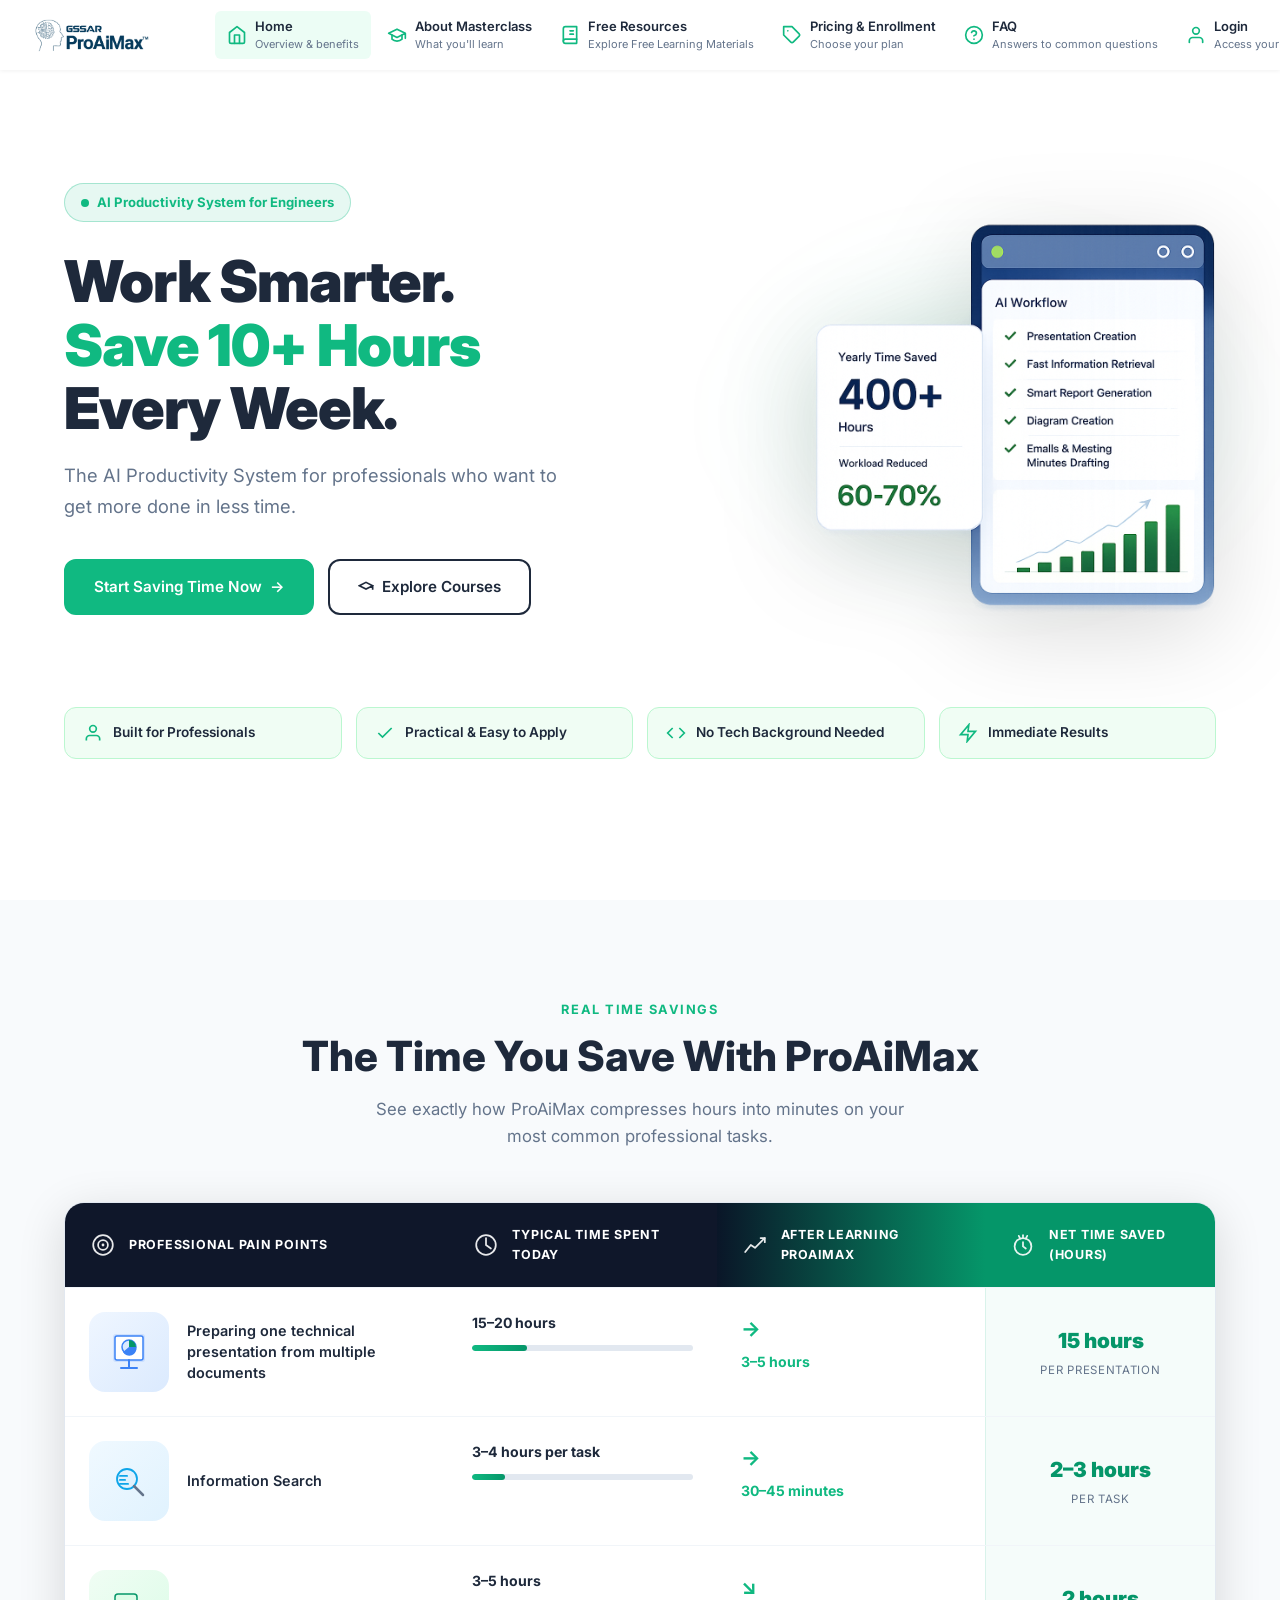
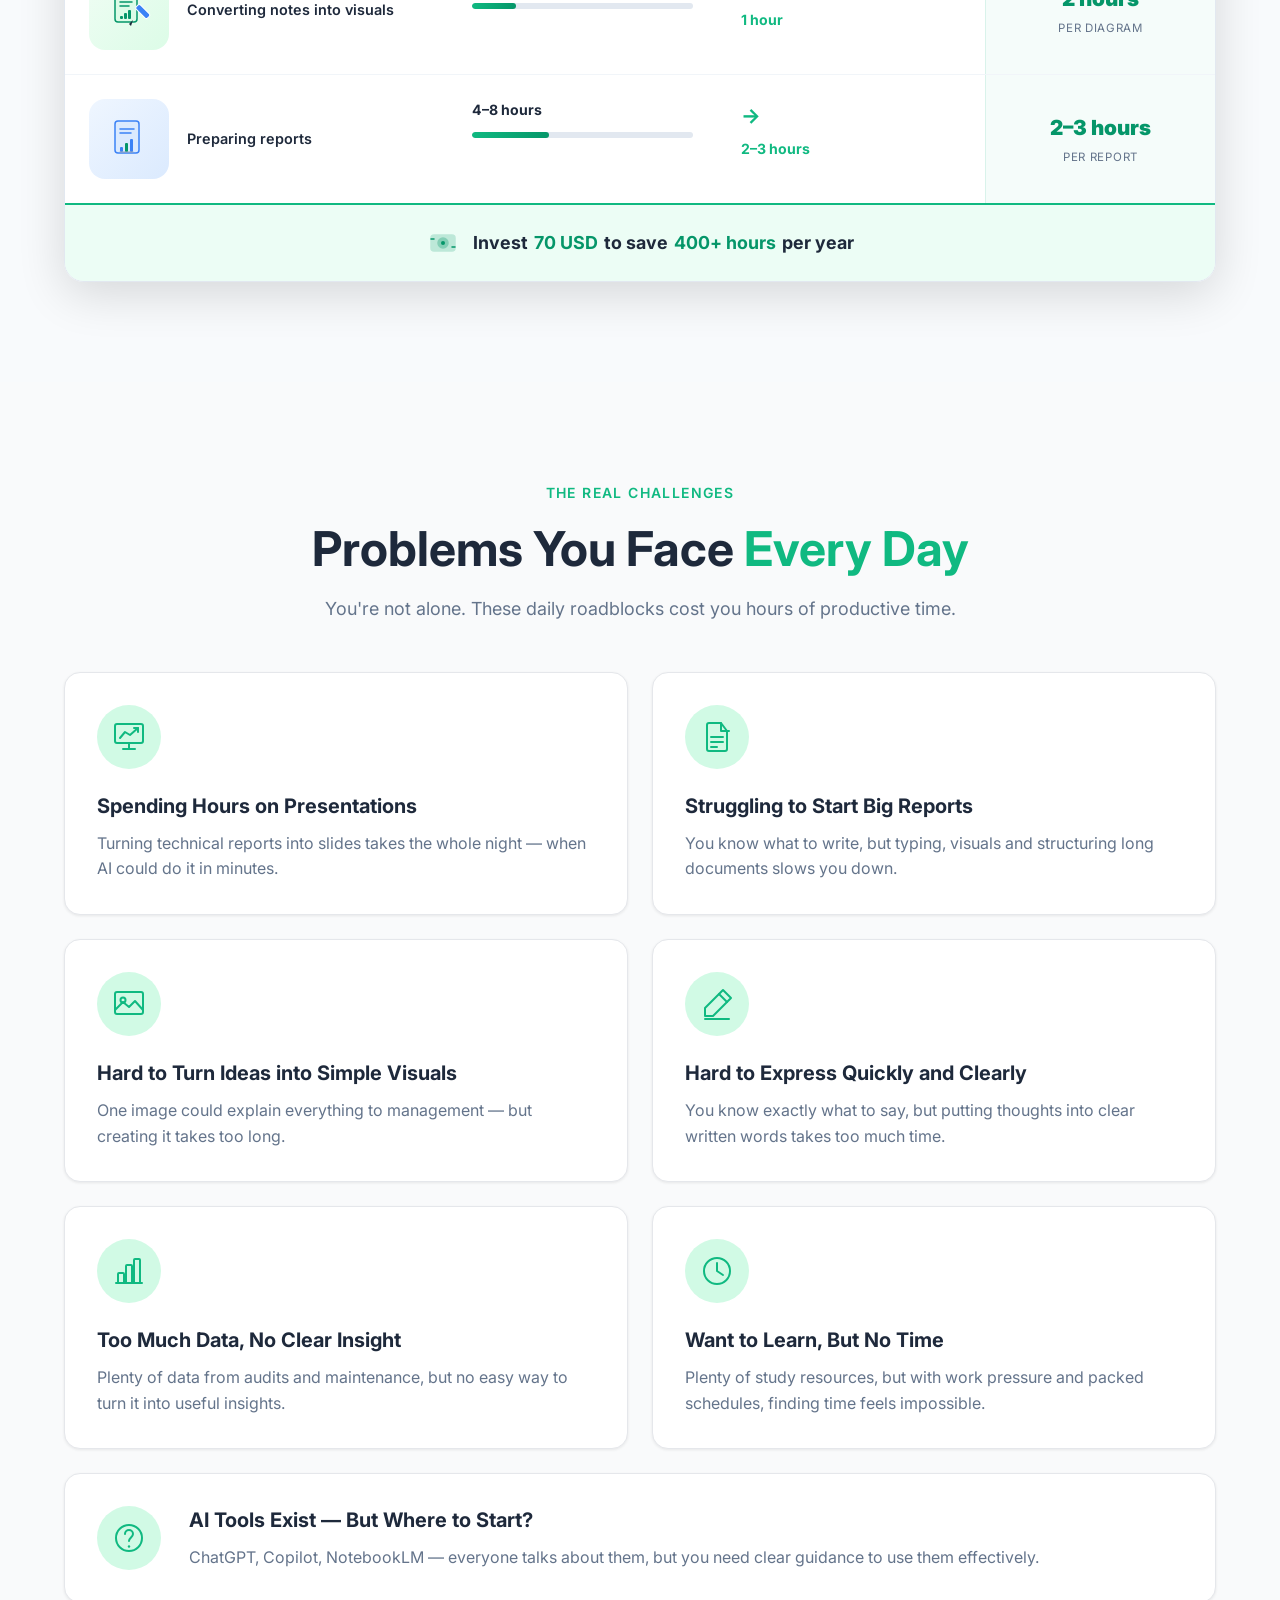
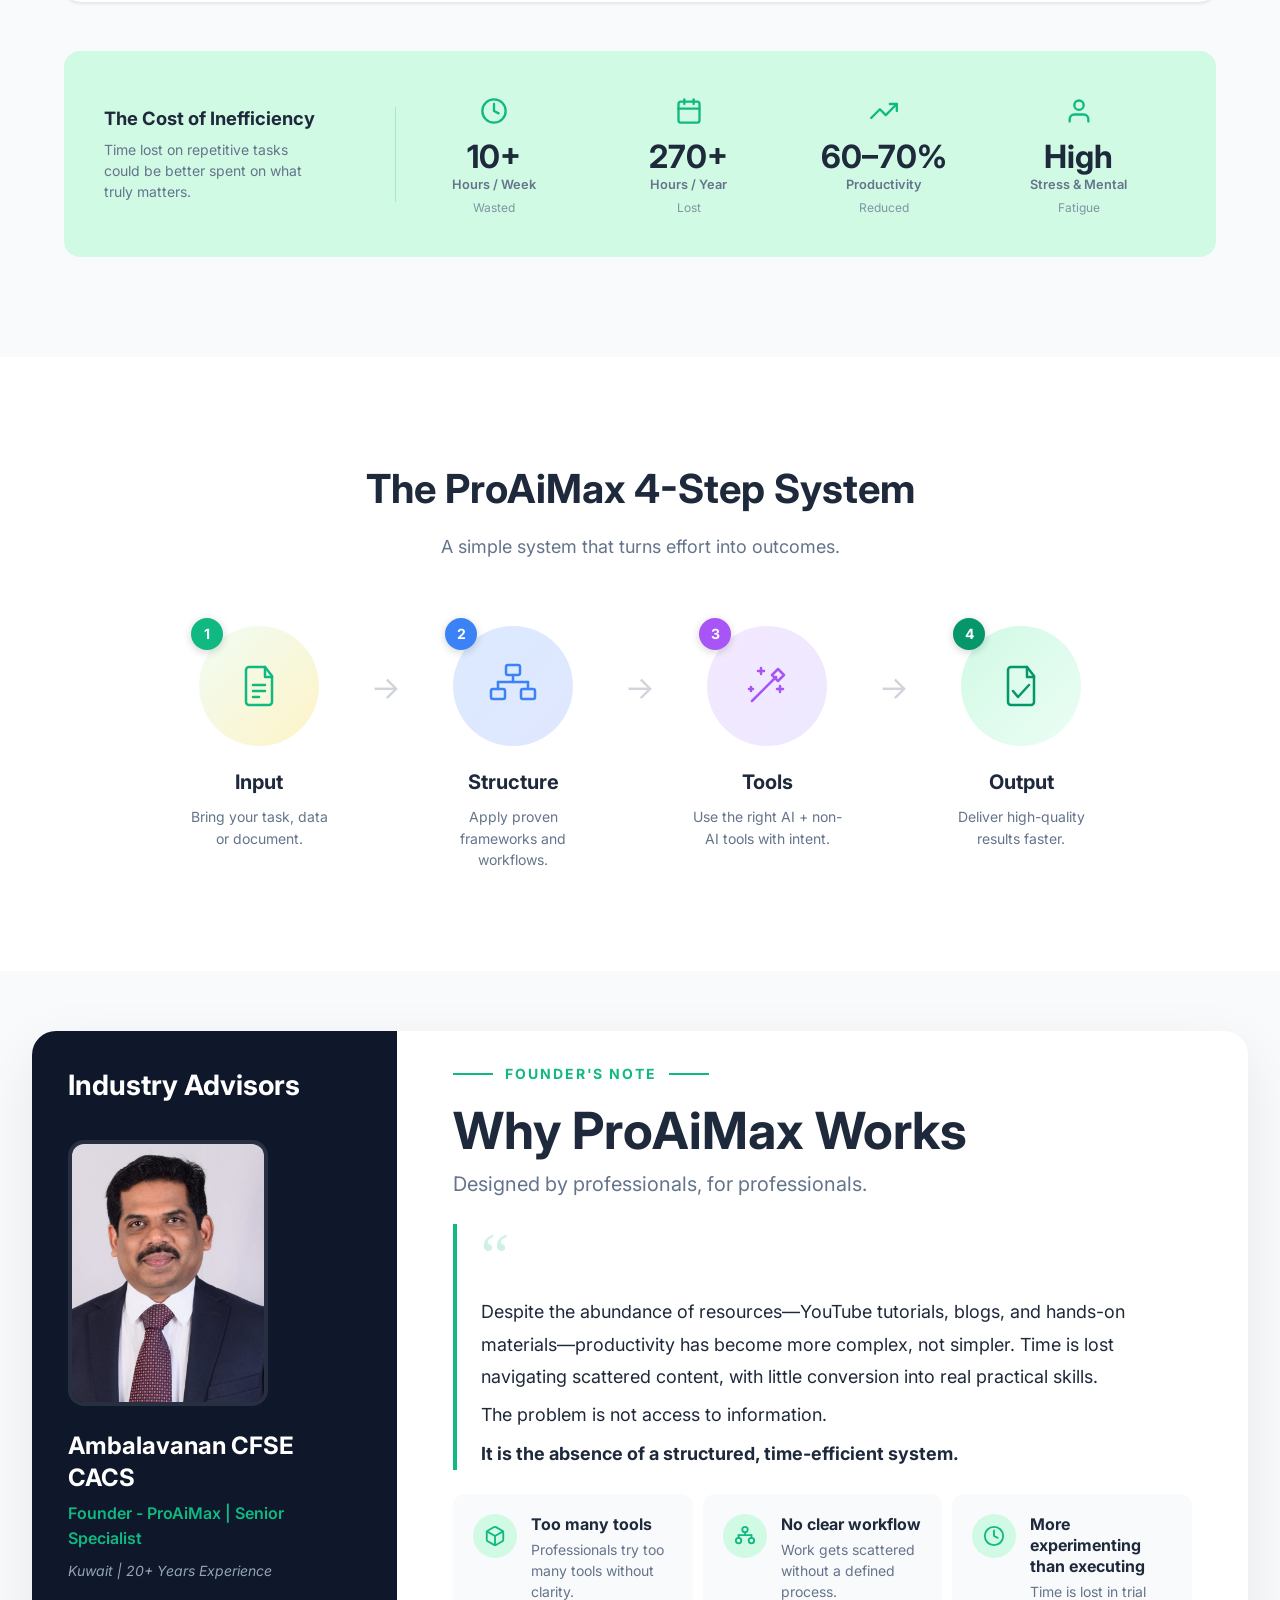
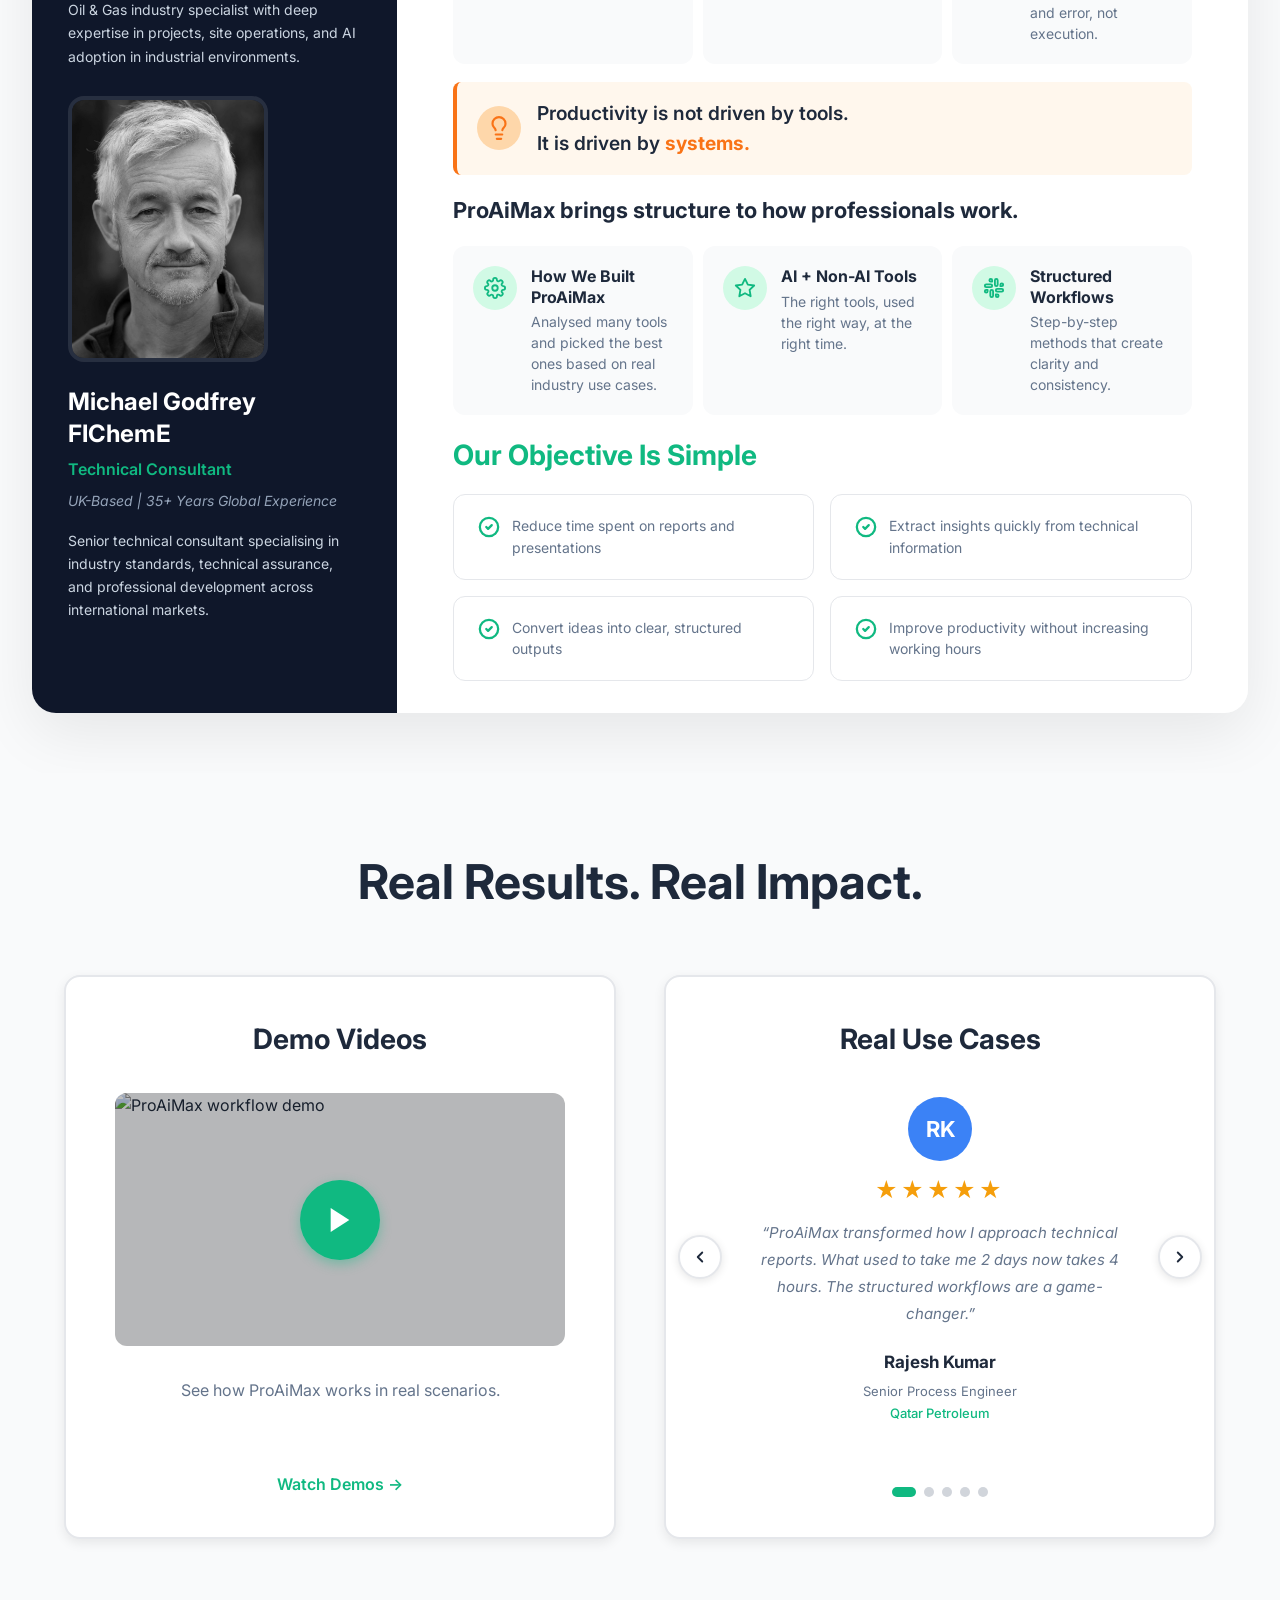
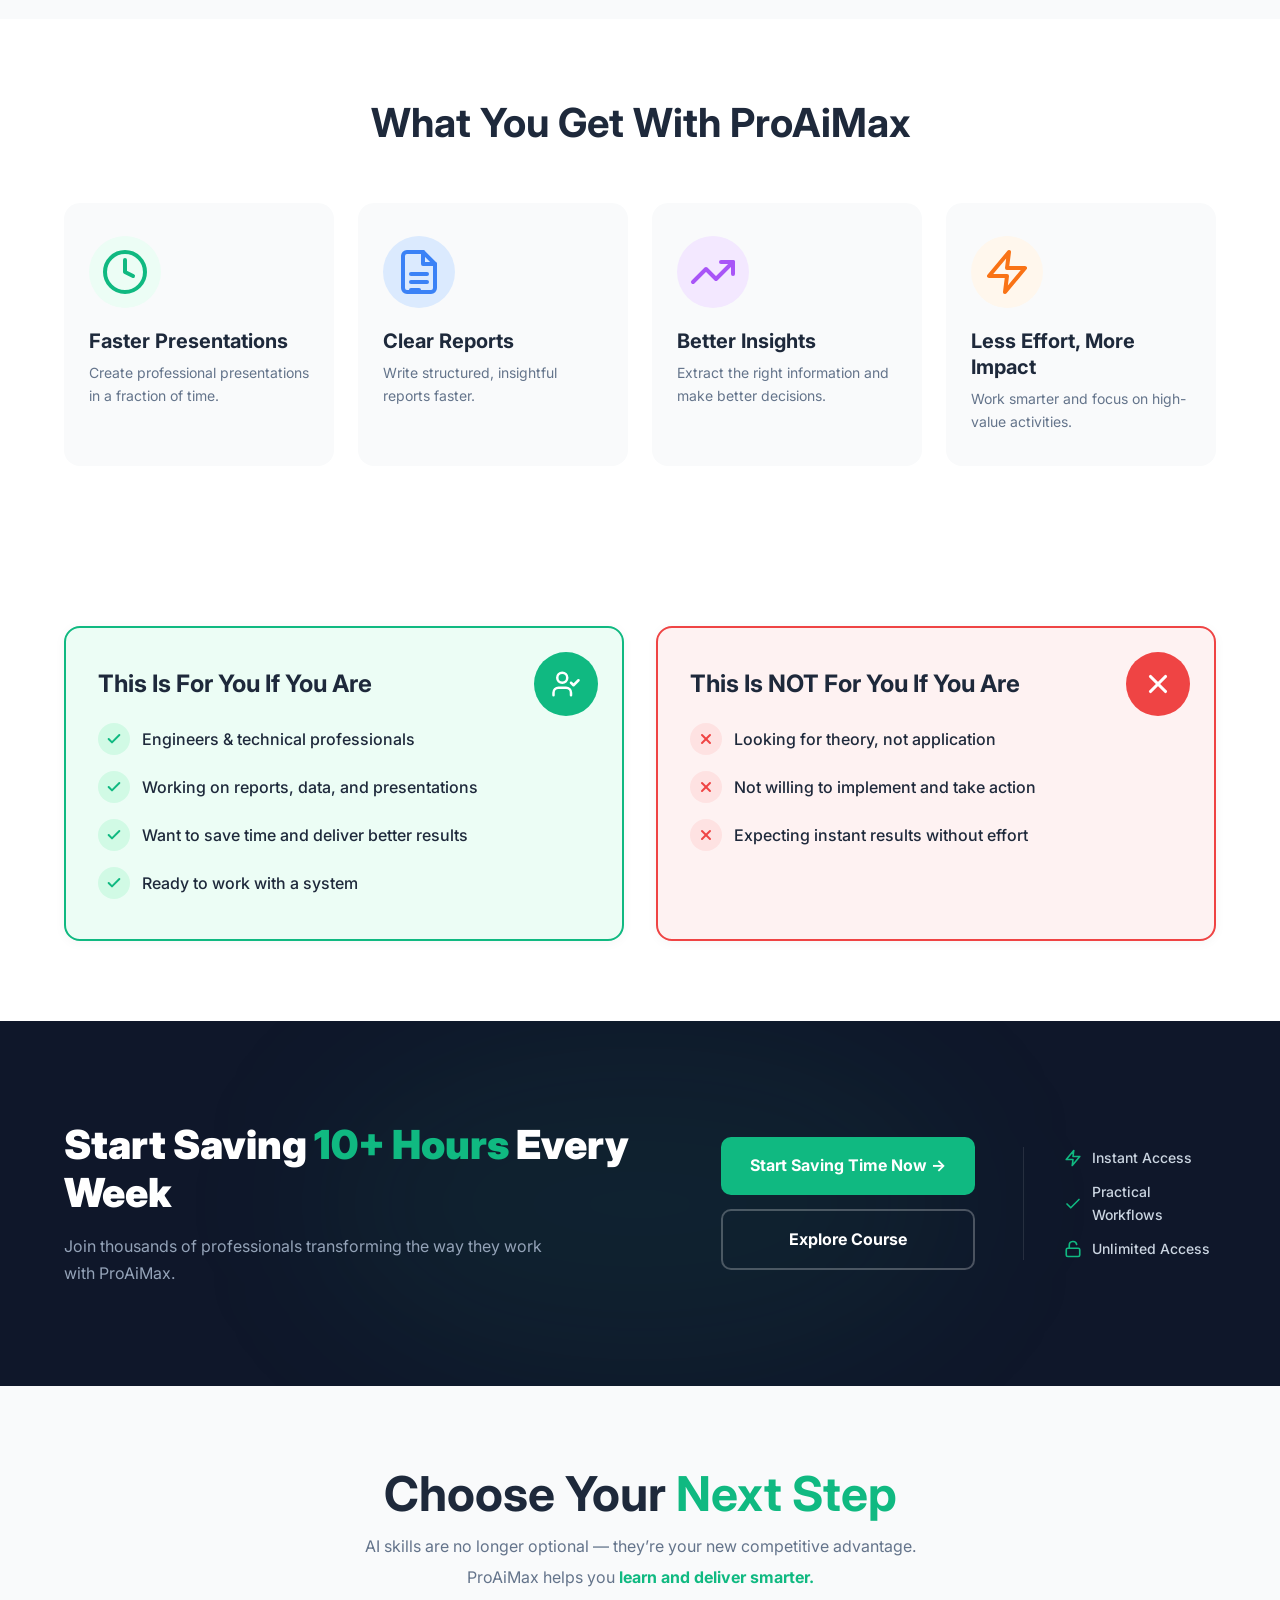
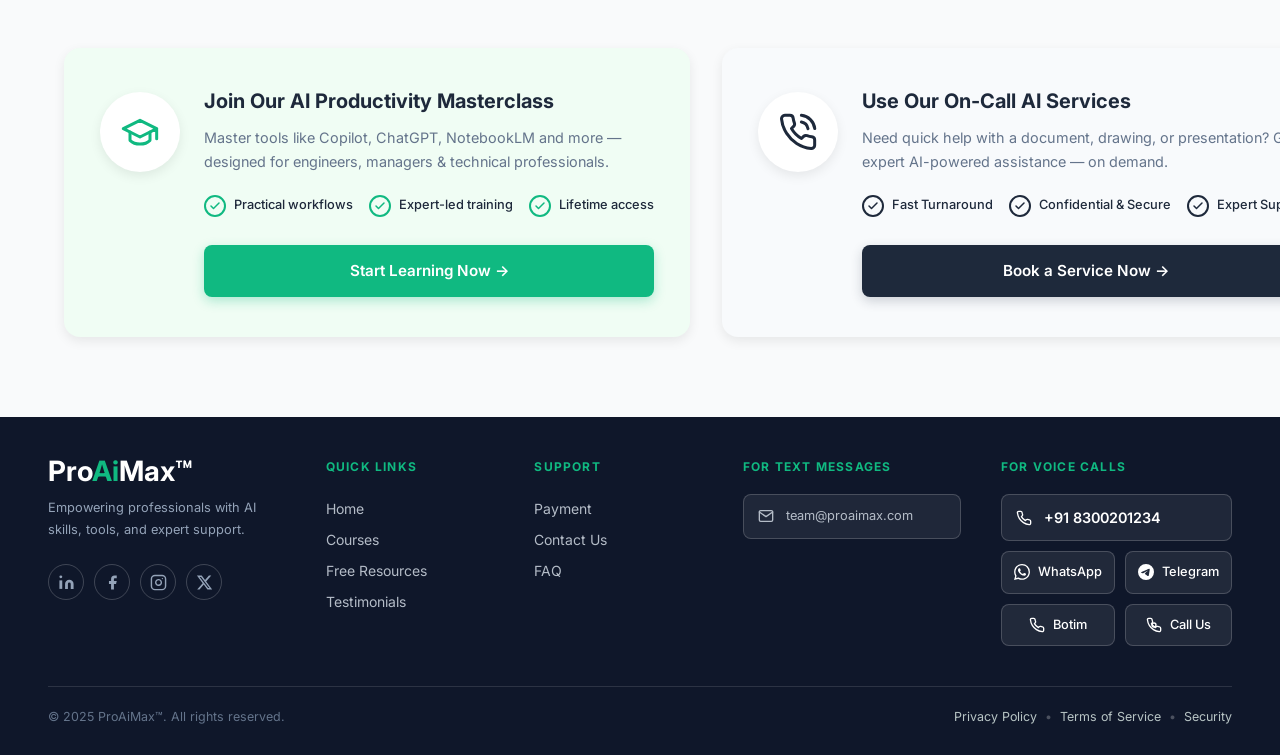
==== index.html @ a62f038b "reorganise footer contact columns and remove Blog link" ====
<!DOCTYPE html>
<html lang="en">
<head>
  <meta charset="UTF-8" />
  <meta name="viewport" content="width=device-width, initial-scale=1.0" />
  <meta name="description" content="ProAiMax — The AI Productivity System for engineers and working professionals. Save 10+ hours every week." />
  <title>ProAiMax — Work Smarter. Save 10+ Hours Every Week.</title>
  <link rel="stylesheet" href="style.css" />
  <link rel="preconnect" href="https://fonts.googleapis.com" />
  <link rel="preconnect" href="https://fonts.gstatic.com" crossorigin />
  <link href="https://fonts.googleapis.com/css2?family=Inter:wght@400;500;600;700;800;900&display=swap" rel="stylesheet" />
</head>
<body>

  <!-- ═══════════════════════════════════════════════
       NAVBAR
  ═══════════════════════════════════════════════ -->
  <nav class="navbar" id="navbar">
    <div class="nb-container">

      <!-- Logo -->
      <a href="#hero" class="nb-logo" aria-label="ProAiMax — Home">
        <img src="images/Logo.png" alt="ProAiMax" class="nb-logo-img">
        <span class="nb-logo-text">Pro<em>Ai</em>Max</span>
      </a>

      <!-- Desktop navigation links -->
      <ul class="nb-links" id="nbLinks" role="list">
        <li>
          <a href="#hero" class="nb-link">
            <span class="nb-icon" aria-hidden="true">
              <svg width="20" height="20" viewBox="0 0 24 24" fill="none" stroke="currentColor" stroke-width="2" stroke-linecap="round" stroke-linejoin="round"><path d="M3 9l9-7 9 7v11a2 2 0 0 1-2 2H5a2 2 0 0 1-2-2z"/><polyline points="9 22 9 12 15 12 15 22"/></svg>
            </span>
            <span class="nb-link-body">
              <span class="nb-link-title">Home</span>
              <span class="nb-link-sub">Overview &amp; benefits</span>
            </span>
          </a>
        </li>
        <li>
          <a href="#founder-section" class="nb-link">
            <span class="nb-icon" aria-hidden="true">
              <svg width="20" height="20" viewBox="0 0 24 24" fill="none" stroke="currentColor" stroke-width="2" stroke-linecap="round" stroke-linejoin="round"><path d="M22 10v6M2 10l10-5 10 5-10 5z"/><path d="M6 12v5c3 3 9 3 12 0v-5"/></svg>
            </span>
            <span class="nb-link-body">
              <span class="nb-link-title">About Masterclass</span>
              <span class="nb-link-sub">What you'll learn</span>
            </span>
          </a>
        </li>
        <li>
          <a href="#free-resources" class="nb-link">
            <span class="nb-icon" aria-hidden="true">
              <svg width="20" height="20" viewBox="0 0 24 24" fill="none" stroke="currentColor" stroke-width="2" stroke-linecap="round" stroke-linejoin="round"><path d="M4 19.5A2.5 2.5 0 0 1 6.5 17H20"/><path d="M6.5 2H20v20H6.5A2.5 2.5 0 0 1 4 19.5v-15A2.5 2.5 0 0 1 6.5 2z"/><line x1="12" y1="7" x2="16" y2="7"/><line x1="12" y1="11" x2="16" y2="11"/></svg>
            </span>
            <span class="nb-link-body">
              <span class="nb-link-title">Free Resources</span>
              <span class="nb-link-sub">Explore Free Learning Materials</span>
            </span>
          </a>
        </li>
        <li>
          <a href="#final-cta-section" class="nb-link">
            <span class="nb-icon" aria-hidden="true">
              <svg width="20" height="20" viewBox="0 0 24 24" fill="none" stroke="currentColor" stroke-width="2" stroke-linecap="round" stroke-linejoin="round"><path d="M20.59 13.41l-7.17 7.17a2 2 0 0 1-2.83 0L2 12V2h10l8.59 8.59a2 2 0 0 1 0 2.82z"/><line x1="7" y1="7" x2="7.01" y2="7"/></svg>
            </span>
            <span class="nb-link-body">
              <span class="nb-link-title">Pricing &amp; Enrollment</span>
              <span class="nb-link-sub">Choose your plan</span>
            </span>
          </a>
        </li>
        <li>
          <a href="#final-cta-section" class="nb-link">
            <span class="nb-icon" aria-hidden="true">
              <svg width="20" height="20" viewBox="0 0 24 24" fill="none" stroke="currentColor" stroke-width="2" stroke-linecap="round" stroke-linejoin="round"><circle cx="12" cy="12" r="10"/><path d="M9.09 9a3 3 0 0 1 5.83 1c0 2-3 3-3 3"/><line x1="12" y1="17" x2="12.01" y2="17"/></svg>
            </span>
            <span class="nb-link-body">
              <span class="nb-link-title">FAQ</span>
              <span class="nb-link-sub">Answers to common questions</span>
            </span>
          </a>
        </li>
        <li>
          <a href="#final-cta-section" class="nb-link">
            <span class="nb-icon" aria-hidden="true">
              <svg width="20" height="20" viewBox="0 0 24 24" fill="none" stroke="currentColor" stroke-width="2" stroke-linecap="round" stroke-linejoin="round"><path d="M20 21v-2a4 4 0 0 0-4-4H8a4 4 0 0 0-4 4v2"/><circle cx="12" cy="7" r="4"/></svg>
            </span>
            <span class="nb-link-body">
              <span class="nb-link-title">Login</span>
              <span class="nb-link-sub">Access your account</span>
            </span>
          </a>
        </li>
      </ul>

      <!-- Desktop CTA -->
      <a href="#final-cta-section" class="nb-cta">Start Saving Time Now &#8594;</a>

      <!-- Hamburger (mobile only) -->
      <button class="nb-hamburger" id="nbHamburger" aria-label="Open navigation menu" aria-expanded="false" aria-controls="nbPanel">
        <span></span><span></span><span></span>
      </button>

    </div>
  </nav>

  <!-- Mobile overlay -->
  <div class="nb-overlay" id="nbOverlay" aria-hidden="true"></div>

  <!-- Mobile slide-in panel -->
  <div class="nb-panel" id="nbPanel" role="dialog" aria-modal="true" aria-label="Navigation menu" aria-hidden="true">
    <button class="nb-close" id="nbClose" aria-label="Close navigation menu">
      <svg width="20" height="20" viewBox="0 0 24 24" fill="none" stroke="currentColor" stroke-width="2.5" stroke-linecap="round"><line x1="18" y1="6" x2="6" y2="18"/><line x1="6" y1="6" x2="18" y2="18"/></svg>
    </button>

    <ul class="nb-panel-links" role="list">
      <li>
        <a href="#hero" class="nb-panel-link">
          <span class="nb-icon" aria-hidden="true">
            <svg width="20" height="20" viewBox="0 0 24 24" fill="none" stroke="currentColor" stroke-width="2" stroke-linecap="round" stroke-linejoin="round"><path d="M3 9l9-7 9 7v11a2 2 0 0 1-2 2H5a2 2 0 0 1-2-2z"/><polyline points="9 22 9 12 15 12 15 22"/></svg>
          </span>
          <span class="nb-link-body">
            <span class="nb-link-title">Home</span>
            <span class="nb-link-sub">Overview &amp; benefits</span>
          </span>
        </a>
      </li>
      <li>
        <a href="#founder-section" class="nb-panel-link">
          <span class="nb-icon" aria-hidden="true">
            <svg width="20" height="20" viewBox="0 0 24 24" fill="none" stroke="currentColor" stroke-width="2" stroke-linecap="round" stroke-linejoin="round"><path d="M22 10v6M2 10l10-5 10 5-10 5z"/><path d="M6 12v5c3 3 9 3 12 0v-5"/></svg>
          </span>
          <span class="nb-link-body">
            <span class="nb-link-title">About Masterclass</span>
            <span class="nb-link-sub">What you'll learn</span>
          </span>
        </a>
      </li>
      <li>
        <a href="#free-resources" class="nb-panel-link">
          <span class="nb-icon" aria-hidden="true">
            <svg width="20" height="20" viewBox="0 0 24 24" fill="none" stroke="currentColor" stroke-width="2" stroke-linecap="round" stroke-linejoin="round"><path d="M4 19.5A2.5 2.5 0 0 1 6.5 17H20"/><path d="M6.5 2H20v20H6.5A2.5 2.5 0 0 1 4 19.5v-15A2.5 2.5 0 0 1 6.5 2z"/><line x1="12" y1="7" x2="16" y2="7"/><line x1="12" y1="11" x2="16" y2="11"/></svg>
          </span>
          <span class="nb-link-body">
            <span class="nb-link-title">Free Resources</span>
            <span class="nb-link-sub">Explore Free Learning Materials</span>
          </span>
        </a>
      </li>
      <li>
        <a href="#final-cta-section" class="nb-panel-link">
          <span class="nb-icon" aria-hidden="true">
            <svg width="20" height="20" viewBox="0 0 24 24" fill="none" stroke="currentColor" stroke-width="2" stroke-linecap="round" stroke-linejoin="round"><path d="M20.59 13.41l-7.17 7.17a2 2 0 0 1-2.83 0L2 12V2h10l8.59 8.59a2 2 0 0 1 0 2.82z"/><line x1="7" y1="7" x2="7.01" y2="7"/></svg>
          </span>
          <span class="nb-link-body">
            <span class="nb-link-title">Pricing &amp; Enrollment</span>
            <span class="nb-link-sub">Choose your plan</span>
          </span>
        </a>
      </li>
      <li>
        <a href="#final-cta-section" class="nb-panel-link">
          <span class="nb-icon" aria-hidden="true">
            <svg width="20" height="20" viewBox="0 0 24 24" fill="none" stroke="currentColor" stroke-width="2" stroke-linecap="round" stroke-linejoin="round"><circle cx="12" cy="12" r="10"/><path d="M9.09 9a3 3 0 0 1 5.83 1c0 2-3 3-3 3"/><line x1="12" y1="17" x2="12.01" y2="17"/></svg>
          </span>
          <span class="nb-link-body">
            <span class="nb-link-title">FAQ</span>
            <span class="nb-link-sub">Answers to common questions</span>
          </span>
        </a>
      </li>
      <li>
        <a href="#final-cta-section" class="nb-panel-link">
          <span class="nb-icon" aria-hidden="true">
            <svg width="20" height="20" viewBox="0 0 24 24" fill="none" stroke="currentColor" stroke-width="2" stroke-linecap="round" stroke-linejoin="round"><path d="M20 21v-2a4 4 0 0 0-4-4H8a4 4 0 0 0-4 4v2"/><circle cx="12" cy="7" r="4"/></svg>
          </span>
          <span class="nb-link-body">
            <span class="nb-link-title">Login</span>
            <span class="nb-link-sub">Access your account</span>
          </span>
        </a>
      </li>
    </ul>

    <a href="#final-cta-section" class="nb-panel-cta">
      <span>Start Saving Time Now &#8594;</span>
      <small>Join &amp; transform your productivity</small>
    </a>
  </div>

  <!-- ═══════════════════════════════════════════════
       SECTION 1 — HERO
  ═══════════════════════════════════════════════ -->
  <section class="hero" id="hero">
    <div class="container">
      <div class="hero-grid">

        <!-- Left -->
        <div class="hero-left fade-in-left">
          <div class="hero-badge">
            <span class="badge-dot"></span>
            AI Productivity System for Engineers
          </div>

          <h1 class="hero-headline">
            Work Smarter.<br>
            <span class="text-green">Save 10+ Hours</span><br>
            Every Week.
          </h1>

          <p class="hero-sub">
            The AI Productivity System for professionals who want to get more done in less time.
          </p>

          <div class="hero-btns">
            <a href="#final-cta-section" class="btn btn-primary">
              Start Saving Time Now <span class="arrow">→</span>
            </a>
            <a href="#solution-section" class="btn btn-secondary">
              <svg width="16" height="16" viewBox="0 0 24 24" fill="none" stroke="currentColor" stroke-width="2.5"><path d="M22 10v6M2 10l10-5 10 5-10 5z"/></svg>
              Explore Courses
            </a>
          </div>

        </div>

        <!-- Right — Hero1.png -->
        <div class="hero-right fade-in-right">
          <div class="hero-img-wrap float-anim">
            <div class="hero-img-glow"></div>
            <img
              src="images/Hero1.png"
              alt="ProAiMax AI Workflow Dashboard — showing 400+ hours saved per year and productivity metrics"
              class="hero-img"
            />
          </div>
        </div>

      </div><!-- /hero-grid -->

      <!-- Bottom feature badges -->
      <div class="hero-feature-grid stagger-fade">
        <div class="feature-badge">
          <svg width="20" height="20" viewBox="0 0 24 24" fill="none" stroke="#10B981" stroke-width="2"><path d="M20 21v-2a4 4 0 0 0-4-4H8a4 4 0 0 0-4 4v2"/><circle cx="12" cy="7" r="4"/></svg>
          <span>Built for Professionals</span>
        </div>
        <div class="feature-badge">
          <svg width="20" height="20" viewBox="0 0 24 24" fill="none" stroke="#10B981" stroke-width="2"><polyline points="20 6 9 17 4 12"/></svg>
          <span>Practical &amp; Easy to Apply</span>
        </div>
        <div class="feature-badge">
          <svg width="20" height="20" viewBox="0 0 24 24" fill="none" stroke="#10B981" stroke-width="2"><polyline points="16 18 22 12 16 6"/><polyline points="8 6 2 12 8 18"/></svg>
          <span>No Tech Background Needed</span>
        </div>
        <div class="feature-badge">
          <svg width="20" height="20" viewBox="0 0 24 24" fill="none" stroke="#10B981" stroke-width="2"><polygon points="13 2 3 14 12 14 11 22 21 10 12 10 13 2"/></svg>
          <span>Immediate Results</span>
        </div>
      </div>
    </div>
  </section>

  <!-- ═══════════════════════════════════════════════
       SECTION 2 — ROI COMPARISON TABLE
  ═══════════════════════════════════════════════ -->
  <section class="roi-section" id="roi-section" aria-label="Time savings comparison">
    <div class="container">

      <!-- Section intro -->
      <div class="roi-intro reveal">
        <p class="section-eyebrow">Real Time Savings</p>
        <h2>The Time You Save With ProAiMax</h2>
        <p class="section-sub">See exactly how ProAiMax compresses hours into minutes on your most common professional tasks.</p>
      </div>

      <!-- Table wrapper (header + rows + CTA banner) -->
      <div class="roi-wrap reveal">

        <!-- ── HEADER ── -->
        <div class="roi-header" role="rowgroup" aria-label="Table column headers">
          <div class="roi-hcol roi-hcol--dark" role="columnheader">
            <svg class="roi-hicon" viewBox="0 0 40 40" fill="none" aria-hidden="true">
              <circle cx="20" cy="20" r="14" stroke="white" stroke-width="2.5"/>
              <circle cx="20" cy="20" r="7"  stroke="white" stroke-width="2.5"/>
              <circle cx="20" cy="20" r="2"  fill="white"/>
            </svg>
            <span>Professional Pain Points</span>
          </div>
          <div class="roi-hcol roi-hcol--dark" role="columnheader">
            <svg class="roi-hicon" viewBox="0 0 40 40" fill="none" aria-hidden="true">
              <circle cx="20" cy="20" r="14" stroke="white" stroke-width="2.5"/>
              <polyline points="20,10 20,20 27,25" stroke="white" stroke-width="2.5" stroke-linecap="round" stroke-linejoin="round"/>
            </svg>
            <span>Typical Time Spent Today</span>
          </div>
          <div class="roi-hcol roi-hcol--gradient" role="columnheader">
            <svg class="roi-hicon" viewBox="0 0 40 40" fill="none" aria-hidden="true">
              <polyline points="6,30 14,20 20,24 34,10" stroke="white" stroke-width="2.5" stroke-linecap="round" stroke-linejoin="round"/>
              <polyline points="28,10 34,10 34,16"      stroke="white" stroke-width="2.5" stroke-linecap="round" stroke-linejoin="round"/>
            </svg>
            <span>After Learning ProAiMax</span>
          </div>
          <div class="roi-hcol roi-hcol--green" role="columnheader">
            <svg class="roi-hicon" viewBox="0 0 40 40" fill="none" aria-hidden="true">
              <circle cx="20" cy="22" r="12" stroke="white" stroke-width="2.5"/>
              <line x1="20" y1="6" x2="20" y2="10"  stroke="white" stroke-width="2.5" stroke-linecap="round"/>
              <line x1="14" y1="7" x2="16" y2="11"  stroke="white" stroke-width="2.5" stroke-linecap="round"/>
              <line x1="26" y1="7" x2="24" y2="11"  stroke="white" stroke-width="2.5" stroke-linecap="round"/>
              <polyline points="20,16 20,22 24,25"   stroke="white" stroke-width="2.5" stroke-linecap="round" stroke-linejoin="round"/>
            </svg>
            <span>Net Time Saved (Hours)</span>
          </div>
        </div>

        <!-- ── DATA ROWS ── -->
        <div class="roi-body" role="rowgroup">

          <!-- Row 1: Presentations -->
          <div class="roi-row stagger-roi" role="row" aria-label="Preparing technical presentations">
            <!-- Col 1: task -->
            <div class="roi-col roi-col--task" role="cell">
              <div class="roi-task-icon" style="background:linear-gradient(135deg,#EFF6FF,#DBEAFE);" aria-hidden="true">
                <svg width="44" height="44" viewBox="0 0 44 44" fill="none">
                  <rect x="6" y="4" width="32" height="28" rx="3" fill="#3B82F6" opacity=".15"/>
                  <rect x="8" y="6" width="28" height="24" rx="2" fill="white" stroke="#3B82F6" stroke-width="1.5"/>
                  <line x1="22" y1="30" x2="22" y2="38" stroke="#3B82F6" stroke-width="2" stroke-linecap="round"/>
                  <line x1="14" y1="38" x2="30" y2="38" stroke="#3B82F6" stroke-width="2" stroke-linecap="round"/>
                  <!-- pie chart -->
                  <circle cx="22" cy="17" r="7" fill="#DBEAFE" stroke="#3B82F6" stroke-width="1.5"/>
                  <path d="M22 17 L22 10 A7 7 0 0 1 29 17 Z" fill="#059669"/>
                  <path d="M22 17 L29 17 A7 7 0 0 1 16 22 Z" fill="#3B82F6"/>
                </svg>
              </div>
              <p class="roi-task-text">Preparing one technical presentation from multiple documents</p>
            </div>
            <!-- Col 2: before -->
            <div class="roi-col roi-col--before" role="cell">
              <p class="roi-time-val">15–20 hours</p>
              <div class="roi-bar-wrap" aria-label="Progress bar showing time reduction">
                <div class="roi-bar-track">
                  <div class="roi-bar-fill" data-width="25" style="width:0%"></div>
                </div>
              </div>
            </div>
            <!-- Col 3: after -->
            <div class="roi-col roi-col--after" role="cell">
              <div class="roi-arrow" aria-hidden="true">→</div>
              <p class="roi-time-val roi-time-after">3–5 hours</p>
            </div>
            <!-- Col 4: saved -->
            <div class="roi-col roi-col--saved" role="cell">
              <p class="roi-saved-num">15 hours</p>
              <p class="roi-saved-sub">per presentation</p>
            </div>
          </div>

          <!-- Row 2: Information Search -->
          <div class="roi-row stagger-roi" role="row" aria-label="Information search">
            <div class="roi-col roi-col--task" role="cell">
              <div class="roi-task-icon" style="background:linear-gradient(135deg,#F0F9FF,#E0F2FE);" aria-hidden="true">
                <svg width="44" height="44" viewBox="0 0 44 44" fill="none">
                  <circle cx="20" cy="20" r="10" fill="#E0F2FE" stroke="#0EA5E9" stroke-width="1.8"/>
                  <line x1="27" y1="27" x2="36" y2="36" stroke="#64748B" stroke-width="2.5" stroke-linecap="round"/>
                  <rect x="12" y="16" width="9" height="1.8" rx="1" fill="#0EA5E9"/>
                  <rect x="12" y="20" width="7" height="1.8" rx="1" fill="#0EA5E9"/>
                  <rect x="12" y="24" width="10" height="1.8" rx="1" fill="#0EA5E9"/>
                </svg>
              </div>
              <p class="roi-task-text">Information Search</p>
            </div>
            <div class="roi-col roi-col--before" role="cell">
              <p class="roi-time-val">3–4 hours per task</p>
              <div class="roi-bar-wrap" aria-label="Progress bar showing time reduction">
                <div class="roi-bar-track">
                  <div class="roi-bar-fill" data-width="15" style="width:0%"></div>
                </div>
              </div>
            </div>
            <div class="roi-col roi-col--after" role="cell">
              <div class="roi-arrow" aria-hidden="true">→</div>
              <p class="roi-time-val roi-time-after">30–45 minutes</p>
            </div>
            <div class="roi-col roi-col--saved" role="cell">
              <p class="roi-saved-num">2–3 hours</p>
              <p class="roi-saved-sub">per task</p>
            </div>
          </div>

          <!-- Row 3: Notes to visuals -->
          <div class="roi-row stagger-roi" role="row" aria-label="Converting notes into visuals">
            <div class="roi-col roi-col--task" role="cell">
              <div class="roi-task-icon" style="background:linear-gradient(135deg,#F0FDF4,#DCFCE7);" aria-hidden="true">
                <svg width="44" height="44" viewBox="0 0 44 44" fill="none">
                  <rect x="8" y="6" width="22" height="28" rx="3" fill="#DCFCE7" stroke="#059669" stroke-width="1.5"/>
                  <line x1="13" y1="14" x2="25" y2="14" stroke="#059669" stroke-width="1.5" stroke-linecap="round"/>
                  <line x1="13" y1="18" x2="22" y2="18" stroke="#059669" stroke-width="1.5" stroke-linecap="round"/>
                  <!-- bar chart inside doc -->
                  <rect x="13" y="28" width="3" height="3" rx="1" fill="#059669"/>
                  <rect x="17" y="25" width="3" height="6" rx="1" fill="#059669"/>
                  <rect x="21" y="22" width="3" height="9" rx="1" fill="#059669"/>
                  <!-- pencil -->
                  <rect x="28" y="20" width="6" height="16" rx="2" transform="rotate(-45 28 20)" fill="#3B82F6" stroke="white" stroke-width="1"/>
                  <polygon points="22,36 26,32 24,38" fill="#1E293B"/>
                </svg>
              </div>
              <p class="roi-task-text">Converting notes into visuals</p>
            </div>
            <div class="roi-col roi-col--before" role="cell">
              <p class="roi-time-val">3–5 hours</p>
              <div class="roi-bar-wrap" aria-label="Progress bar showing time reduction">
                <div class="roi-bar-track">
                  <div class="roi-bar-fill" data-width="20" style="width:0%"></div>
                </div>
              </div>
            </div>
            <div class="roi-col roi-col--after" role="cell">
              <div class="roi-arrow" aria-hidden="true">↘</div>
              <p class="roi-time-val roi-time-after">1 hour</p>
            </div>
            <div class="roi-col roi-col--saved" role="cell">
              <p class="roi-saved-num">2 hours</p>
              <p class="roi-saved-sub">per diagram</p>
            </div>
          </div>

          <!-- Row 4: Reports -->
          <div class="roi-row stagger-roi" role="row" aria-label="Preparing reports">
            <div class="roi-col roi-col--task" role="cell">
              <div class="roi-task-icon" style="background:linear-gradient(135deg,#EFF6FF,#DBEAFE);" aria-hidden="true">
                <svg width="44" height="44" viewBox="0 0 44 44" fill="none">
                  <rect x="8" y="4" width="24" height="32" rx="3" fill="#DBEAFE" stroke="#3B82F6" stroke-width="1.5"/>
                  <line x1="13" y1="12" x2="27" y2="12" stroke="#3B82F6" stroke-width="1.5" stroke-linecap="round"/>
                  <line x1="13" y1="16" x2="24" y2="16" stroke="#3B82F6" stroke-width="1.5" stroke-linecap="round"/>
                  <!-- bar chart -->
                  <rect x="13" y="30" width="3" height="5"  rx="1" fill="#3B82F6"/>
                  <rect x="18" y="26" width="3" height="9"  rx="1" fill="#059669"/>
                  <rect x="23" y="22" width="3" height="13" rx="1" fill="#3B82F6"/>
                  <line x1="13" y1="35" x2="26" y2="35" stroke="#94A3B8" stroke-width="1" stroke-linecap="round"/>
                </svg>
              </div>
              <p class="roi-task-text">Preparing reports</p>
            </div>
            <div class="roi-col roi-col--before" role="cell">
              <p class="roi-time-val">4–8 hours</p>
              <div class="roi-bar-wrap" aria-label="Progress bar showing time reduction">
                <div class="roi-bar-track">
                  <div class="roi-bar-fill" data-width="35" style="width:0%"></div>
                </div>
              </div>
            </div>
            <div class="roi-col roi-col--after" role="cell">
              <div class="roi-arrow" aria-hidden="true">→</div>
              <p class="roi-time-val roi-time-after">2–3 hours</p>
            </div>
            <div class="roi-col roi-col--saved" role="cell">
              <p class="roi-saved-num">2–3 hours</p>
              <p class="roi-saved-sub">per report</p>
            </div>
          </div>

        </div><!-- /roi-body -->

        <!-- ── BOTTOM CTA BANNER ── -->
        <div class="roi-banner" aria-label="Return on investment summary">
          <div class="roi-banner-icon" aria-hidden="true">
            <svg width="32" height="32" viewBox="0 0 32 32" fill="none">
              <rect x="4" y="8" width="24" height="16" rx="3" fill="#059669" opacity=".2" stroke="#059669" stroke-width="1.5"/>
              <circle cx="16" cy="16" r="5" fill="#059669" opacity=".3" stroke="#059669" stroke-width="1.5"/>
              <circle cx="16" cy="16" r="2" fill="#059669"/>
              <line x1="4"  y1="12" x2="7"  y2="12" stroke="#059669" stroke-width="1.5" stroke-linecap="round"/>
              <line x1="25" y1="20" x2="28" y2="20" stroke="#059669" stroke-width="1.5" stroke-linecap="round"/>
            </svg>
          </div>
          <p class="roi-banner-text">
            <span class="roi-banner-navy">Invest</span>
            <span class="roi-banner-green">70 USD</span>
            <span class="roi-banner-navy">to save</span>
            <span class="roi-banner-green">400+ hours</span>
            <span class="roi-banner-navy">per year</span>
          </p>
        </div>

      </div><!-- /roi-wrap -->
    </div>
  </section>

  <!-- ═══════════════════════════════════════════════
       SECTION 3 — PROBLEMS YOU FACE EVERY DAY
  ═══════════════════════════════════════════════ -->
  <section class="pp-section" id="pain-points-section" aria-label="Problems you face every day">
    <div class="container">

      <!-- Header -->
      <div class="pp-header reveal">
        <p class="pp-eyebrow">THE REAL CHALLENGES</p>
        <h2 class="pp-title">Problems You Face <span class="pp-title-green">Every Day</span></h2>
        <p class="pp-subtitle">You're not alone. These daily roadblocks cost you hours of productive time.</p>
      </div>

      <!-- Cards grid -->
      <div class="pp-grid stagger-reveal" role="list">

        <!-- Card 1: Presentations -->
        <article class="pp-card" role="listitem" tabindex="0">
          <div class="pp-icon-wrap" aria-hidden="true">
            <svg width="32" height="32" viewBox="0 0 32 32" fill="none" stroke="#10B981" stroke-width="2" stroke-linecap="round" stroke-linejoin="round">
              <rect x="2" y="3" width="28" height="19" rx="2"/>
              <line x1="16" y1="22" x2="16" y2="28"/>
              <line x1="10" y1="28" x2="22" y2="28"/>
              <polyline points="7,17 12,11 17,14 25,7"/>
              <polyline points="21,7 25,7 25,11"/>
            </svg>
          </div>
          <h3 class="pp-card-title">Spending Hours on Presentations</h3>
          <p class="pp-card-desc">Turning technical reports into slides takes the whole night — when AI could do it in minutes.</p>
        </article>

        <!-- Card 2: Reports -->
        <article class="pp-card" role="listitem" tabindex="0">
          <div class="pp-icon-wrap" aria-hidden="true">
            <svg width="32" height="32" viewBox="0 0 32 32" fill="none" stroke="#10B981" stroke-width="2" stroke-linecap="round" stroke-linejoin="round">
              <path d="M20 2H8a2 2 0 0 0-2 2v24a2 2 0 0 0 2 2h16a2 2 0 0 0 2-2V10Z"/>
              <polyline points="20 2 20 10 28 10"/>
              <line x1="10" y1="16" x2="22" y2="16"/>
              <line x1="10" y1="21" x2="22" y2="21"/>
              <line x1="10" y1="26" x2="16" y2="26"/>
            </svg>
          </div>
          <h3 class="pp-card-title">Struggling to Start Big Reports</h3>
          <p class="pp-card-desc">You know what to write, but typing, visuals and structuring long documents slows you down.</p>
        </article>

        <!-- Card 3: Visuals -->
        <article class="pp-card" role="listitem" tabindex="0">
          <div class="pp-icon-wrap" aria-hidden="true">
            <svg width="32" height="32" viewBox="0 0 32 32" fill="none" stroke="#10B981" stroke-width="2" stroke-linecap="round" stroke-linejoin="round">
              <rect x="2" y="4" width="28" height="22" rx="2"/>
              <circle cx="10" cy="12" r="2.5"/>
              <polyline points="2,22 10,14 16,19 22,13 30,22"/>
            </svg>
          </div>
          <h3 class="pp-card-title">Hard to Turn Ideas into Simple Visuals</h3>
          <p class="pp-card-desc">One image could explain everything to management — but creating it takes too long.</p>
        </article>

        <!-- Card 4: Express -->
        <article class="pp-card" role="listitem" tabindex="0">
          <div class="pp-icon-wrap" aria-hidden="true">
            <svg width="32" height="32" viewBox="0 0 32 32" fill="none" stroke="#10B981" stroke-width="2" stroke-linecap="round" stroke-linejoin="round">
              <path d="M22 2L30 10L12 28H4V20L22 2Z"/>
              <line x1="18" y1="6" x2="26" y2="14"/>
              <line x1="4" y1="31" x2="28" y2="31"/>
            </svg>
          </div>
          <h3 class="pp-card-title">Hard to Express Quickly and Clearly</h3>
          <p class="pp-card-desc">You know exactly what to say, but putting thoughts into clear written words takes too much time.</p>
        </article>

        <!-- Card 5: Data -->
        <article class="pp-card" role="listitem" tabindex="0">
          <div class="pp-icon-wrap" aria-hidden="true">
            <svg width="32" height="32" viewBox="0 0 32 32" fill="none" stroke="#10B981" stroke-width="2" stroke-linecap="round" stroke-linejoin="round">
              <line x1="3" y1="28" x2="29" y2="28"/>
              <rect x="5" y="18" width="6" height="10" rx="1"/>
              <rect x="13" y="10" width="6" height="18" rx="1"/>
              <rect x="21" y="4" width="6" height="24" rx="1"/>
            </svg>
          </div>
          <h3 class="pp-card-title">Too Much Data, No Clear Insight</h3>
          <p class="pp-card-desc">Plenty of data from audits and maintenance, but no easy way to turn it into useful insights.</p>
        </article>

        <!-- Card 6: Time -->
        <article class="pp-card" role="listitem" tabindex="0">
          <div class="pp-icon-wrap" aria-hidden="true">
            <svg width="32" height="32" viewBox="0 0 32 32" fill="none" stroke="#10B981" stroke-width="2" stroke-linecap="round" stroke-linejoin="round">
              <circle cx="16" cy="16" r="13"/>
              <polyline points="16 8 16 16 22 20"/>
            </svg>
          </div>
          <h3 class="pp-card-title">Want to Learn, But No Time</h3>
          <p class="pp-card-desc">Plenty of study resources, but with work pressure and packed schedules, finding time feels impossible.</p>
        </article>

        <!-- Card 7: Full-width — AI Tools -->
        <article class="pp-card pp-card--full" role="listitem" tabindex="0">
          <div class="pp-icon-wrap" aria-hidden="true">
            <svg width="32" height="32" viewBox="0 0 32 32" fill="none" stroke="#10B981" stroke-width="2" stroke-linecap="round" stroke-linejoin="round">
              <circle cx="16" cy="16" r="13"/>
              <path d="M12 12a4 4 0 0 1 8 0c0 3-4 4-4 7"/>
              <circle cx="16" cy="24.5" r="1.2" fill="#10B981" stroke="none"/>
            </svg>
          </div>
          <div class="pp-card-body">
            <h3 class="pp-card-title">AI Tools Exist — But Where to Start?</h3>
            <p class="pp-card-desc">ChatGPT, Copilot, NotebookLM — everyone talks about them, but you need clear guidance to use them effectively.</p>
          </div>
        </article>

      </div><!-- /pp-grid -->

      <!-- Stats banner -->
      <div class="pp-stats reveal" role="region" aria-label="Cost of inefficiency statistics">

        <div class="pp-stats-intro">
          <h4 class="pp-stats-heading">The Cost of Inefficiency</h4>
          <p class="pp-stats-desc">Time lost on repetitive tasks could be better spent on what truly matters.</p>
        </div>

        <div class="pp-stat">
          <div class="pp-stat-icon" aria-hidden="true">
            <svg width="28" height="28" viewBox="0 0 24 24" fill="none" stroke="#10B981" stroke-width="2" stroke-linecap="round" stroke-linejoin="round">
              <circle cx="12" cy="12" r="10"/>
              <polyline points="12 6 12 12 16 14"/>
            </svg>
          </div>
          <p class="pp-stat-num" data-count="10" data-suffix="+">0+</p>
          <p class="pp-stat-label">Hours / Week</p>
          <p class="pp-stat-sub">Wasted</p>
        </div>

        <div class="pp-stat">
          <div class="pp-stat-icon" aria-hidden="true">
            <svg width="28" height="28" viewBox="0 0 24 24" fill="none" stroke="#10B981" stroke-width="2" stroke-linecap="round" stroke-linejoin="round">
              <rect x="3" y="4" width="18" height="18" rx="2"/>
              <line x1="16" y1="2" x2="16" y2="6"/>
              <line x1="8" y1="2" x2="8" y2="6"/>
              <line x1="3" y1="10" x2="21" y2="10"/>
            </svg>
          </div>
          <p class="pp-stat-num" data-count="400" data-suffix="+">0+</p>
          <p class="pp-stat-label">Hours / Year</p>
          <p class="pp-stat-sub">Lost</p>
        </div>

        <div class="pp-stat">
          <div class="pp-stat-icon" aria-hidden="true">
            <svg width="28" height="28" viewBox="0 0 24 24" fill="none" stroke="#10B981" stroke-width="2" stroke-linecap="round" stroke-linejoin="round">
              <polyline points="23 6 13.5 15.5 8.5 10.5 1 18"/>
              <polyline points="17 6 23 6 23 12"/>
            </svg>
          </div>
          <p class="pp-stat-num">60–70%</p>
          <p class="pp-stat-label">Productivity</p>
          <p class="pp-stat-sub">Reduced</p>
        </div>

        <div class="pp-stat">
          <div class="pp-stat-icon" aria-hidden="true">
            <svg width="28" height="28" viewBox="0 0 24 24" fill="none" stroke="#10B981" stroke-width="2" stroke-linecap="round" stroke-linejoin="round">
              <path d="M20 21v-2a4 4 0 0 0-4-4H8a4 4 0 0 0-4 4v2"/>
              <circle cx="12" cy="7" r="4"/>
            </svg>
          </div>
          <p class="pp-stat-num">High</p>
          <p class="pp-stat-label">Stress &amp; Mental</p>
          <p class="pp-stat-sub">Fatigue</p>
        </div>

      </div><!-- /pp-stats -->

    </div>
  </section>

  <!-- ═══════════════════════════════════════════════
       SECTION 4 — THE 4-STEP SYSTEM
  ═══════════════════════════════════════════════ -->
  <section class="sol-section" id="solution-section" aria-label="The ProAiMax 4-step system">
    <div class="container">

      <!-- Header -->
      <div class="sol-header reveal">
        <h2 class="sol-title">The ProAiMax 4-Step System</h2>
        <p class="sol-subtitle">A simple system that turns effort into outcomes.</p>
      </div>

      <!-- Step flow -->
      <div class="sol-flow stagger-reveal" role="list">

        <!-- Step 1: Input -->
        <div class="sol-step" role="listitem" aria-label="Step 1: Input">
          <div class="sol-circle-wrap">
            <span class="sol-badge sol-badge--1" aria-hidden="true">1</span>
            <div class="sol-circle sol-circle--1">
              <svg width="52" height="52" viewBox="0 0 52 52" fill="none" stroke="#10B981" stroke-width="2.5" stroke-linecap="round" stroke-linejoin="round" aria-hidden="true">
                <path d="M32 7H16a3 3 0 0 0-3 3v32a3 3 0 0 0 3 3h20a3 3 0 0 0 3-3V16Z"/>
                <polyline points="32 7 32 17 39 17"/>
                <line x1="20" y1="25" x2="32" y2="25"/>
                <line x1="20" y1="31" x2="32" y2="31"/>
                <line x1="20" y1="37" x2="26" y2="37"/>
              </svg>
            </div>
          </div>
          <h3 class="sol-step-title">Input</h3>
          <p class="sol-step-desc">Bring your task, data or document.</p>
        </div>

        <!-- Arrow 1 -->
        <div class="sol-arrow" aria-hidden="true"></div>

        <!-- Step 2: Structure -->
        <div class="sol-step" role="listitem" aria-label="Step 2: Structure">
          <div class="sol-circle-wrap">
            <span class="sol-badge sol-badge--2" aria-hidden="true">2</span>
            <div class="sol-circle sol-circle--2">
              <svg width="52" height="52" viewBox="0 0 52 52" fill="none" stroke="#3B82F6" stroke-width="2.5" stroke-linecap="round" stroke-linejoin="round" aria-hidden="true">
                <rect x="19" y="5" width="14" height="10" rx="2"/>
                <line x1="26" y1="15" x2="26" y2="22"/>
                <line x1="11" y1="22" x2="41" y2="22"/>
                <line x1="11" y1="22" x2="11" y2="29"/>
                <line x1="41" y1="22" x2="41" y2="29"/>
                <rect x="4" y="29" width="14" height="10" rx="2"/>
                <rect x="34" y="29" width="14" height="10" rx="2"/>
              </svg>
            </div>
          </div>
          <h3 class="sol-step-title">Structure</h3>
          <p class="sol-step-desc">Apply proven frameworks and workflows.</p>
        </div>

        <!-- Arrow 2 -->
        <div class="sol-arrow" aria-hidden="true"></div>

        <!-- Step 3: Tools -->
        <div class="sol-step" role="listitem" aria-label="Step 3: Tools">
          <div class="sol-circle-wrap">
            <span class="sol-badge sol-badge--3" aria-hidden="true">3</span>
            <div class="sol-circle sol-circle--3">
              <svg width="52" height="52" viewBox="0 0 52 52" fill="none" stroke="#A855F7" stroke-width="2.5" stroke-linecap="round" stroke-linejoin="round" aria-hidden="true">
                <line x1="11" y1="41" x2="35" y2="17"/>
                <path d="M37 9 L43 15 L37 21 L31 15 Z"/>
                <line x1="20" y1="8" x2="20" y2="14"/>
                <line x1="17" y1="11" x2="23" y2="11"/>
                <line x1="39" y1="26" x2="39" y2="32"/>
                <line x1="36" y1="29" x2="42" y2="29"/>
                <line x1="10" y1="27" x2="10" y2="31"/>
                <line x1="8"  y1="29" x2="12" y2="29"/>
              </svg>
            </div>
          </div>
          <h3 class="sol-step-title">Tools</h3>
          <p class="sol-step-desc">Use the right AI + non-AI tools with intent.</p>
        </div>

        <!-- Arrow 3 -->
        <div class="sol-arrow" aria-hidden="true"></div>

        <!-- Step 4: Output -->
        <div class="sol-step" role="listitem" aria-label="Step 4: Output">
          <div class="sol-circle-wrap">
            <span class="sol-badge sol-badge--4" aria-hidden="true">4</span>
            <div class="sol-circle sol-circle--4">
              <svg width="52" height="52" viewBox="0 0 52 52" fill="none" stroke="#059669" stroke-width="2.5" stroke-linecap="round" stroke-linejoin="round" aria-hidden="true">
                <path d="M32 7H16a3 3 0 0 0-3 3v32a3 3 0 0 0 3 3h20a3 3 0 0 0 3-3V16Z"/>
                <polyline points="32 7 32 17 39 17"/>
                <polyline points="18 31 23 37 34 25"/>
              </svg>
            </div>
          </div>
          <h3 class="sol-step-title">Output</h3>
          <p class="sol-step-desc">Deliver high-quality results faster.</p>
        </div>

      </div><!-- /sol-flow -->

    </div>
  </section>

  <!-- ═══════════════════════════════════════════════
       SECTION 5 — FOUNDER / WHY IT WORKS
  ═══════════════════════════════════════════════ -->
  <section class="fn-section" id="founder-section" aria-label="Why ProAiMax Works">
    <div class="container">
      <div class="fn-layout">

        <!-- ── LEFT SIDEBAR (dark) ── -->
        <aside class="fn-sidebar fade-in-left" aria-label="Industry advisors">
          <h2 class="fn-sidebar-heading">Industry Advisors</h2>

          <div class="fn-advisors-row">

            <!-- Advisor 1 -->
            <div class="fn-advisor">
              <div class="fn-advisor-img-wrap">
                <img src="images/Ambalavanan.jpeg"
                     alt="Ambalavanan CFSE CACS – Founder of ProAiMax"
                     class="fn-advisor-img"
                     loading="lazy" />
              </div>
              <h3 class="fn-advisor-name">Ambalavanan CFSE CACS</h3>
              <p class="fn-advisor-role">Founder - ProAiMax | Senior Specialist</p>
              <p class="fn-advisor-loc">Kuwait | 20+ Years Experience</p>
              <p class="fn-advisor-bio">Oil &amp; Gas industry specialist with deep expertise in projects, site operations, and AI adoption in industrial environments.</p>
            </div>

            <!-- Advisor 2 -->
            <div class="fn-advisor">
              <div class="fn-advisor-img-wrap">
                <img src="images/Micheal.jpeg"
                     alt="Michael Godfrey FIChemE – Technical Consultant"
                     class="fn-advisor-img fn-advisor-img--grey"
                     loading="lazy" />
              </div>
              <h3 class="fn-advisor-name">Michael Godfrey FIChemE</h3>
              <p class="fn-advisor-role">Technical Consultant</p>
              <p class="fn-advisor-loc">UK-Based | 35+ Years Global Experience</p>
              <p class="fn-advisor-bio">Senior technical consultant specialising in industry standards, technical assurance, and professional development across international markets.</p>
            </div>

          </div><!-- /fn-advisors-row -->
        </aside>

        <!-- ── RIGHT CONTENT (white) ── -->
        <div class="fn-content fade-in-right">

          <!-- Label with decorative lines -->
          <div class="fn-label-row" aria-hidden="true">
            <span class="fn-label-line"></span>
            <span class="fn-label-text">FOUNDER'S NOTE</span>
            <span class="fn-label-line"></span>
          </div>

          <h2 class="fn-heading">Why ProAiMax Works</h2>
          <p class="fn-subheading">Designed by professionals, for professionals.</p>

          <!-- Quote -->
          <blockquote class="fn-quote">
            <span class="fn-quote-mark" aria-hidden="true">&ldquo;</span>
            <p>Despite the abundance of resources&mdash;YouTube tutorials, blogs, and hands-on materials&mdash;productivity has become more complex, not simpler. Time is lost navigating scattered content, with little conversion into real practical skills.</p>
            <p class="fn-quote-regular">The problem is not access to information.</p>
            <p class="fn-quote-bold">It is the absence of a structured, time-efficient system.</p>
          </blockquote>

          <!-- Problem cards (3 in a row) -->
          <div class="fn-cards stagger-reveal">

            <div class="fn-card">
              <div class="fn-card-icon" aria-hidden="true">
                <svg width="22" height="22" viewBox="0 0 24 24" fill="none" stroke="#10B981" stroke-width="2" stroke-linecap="round" stroke-linejoin="round">
                  <path d="M21 16V8a2 2 0 0 0-1-1.73l-7-4a2 2 0 0 0-2 0l-7 4A2 2 0 0 0 3 8v8a2 2 0 0 0 1 1.73l7 4a2 2 0 0 0 2 0l7-4A2 2 0 0 0 21 16z"/>
                  <polyline points="3.27 6.96 12 12.01 20.73 6.96"/>
                  <line x1="12" y1="22.08" x2="12" y2="12"/>
                </svg>
              </div>
              <div class="fn-card-body">
                <h4 class="fn-card-title">Too many tools</h4>
                <p class="fn-card-desc">Professionals try too many tools without clarity.</p>
              </div>
            </div>

            <div class="fn-card">
              <div class="fn-card-icon" aria-hidden="true">
                <svg width="22" height="22" viewBox="0 0 24 24" fill="none" stroke="#10B981" stroke-width="2" stroke-linecap="round" stroke-linejoin="round">
                  <circle cx="12" cy="5" r="3"/>
                  <line x1="12" y1="8" x2="12" y2="11"/>
                  <line x1="5" y1="11" x2="19" y2="11"/>
                  <line x1="5" y1="11" x2="5" y2="14"/>
                  <line x1="19" y1="11" x2="19" y2="14"/>
                  <circle cx="5" cy="17" r="3"/>
                  <circle cx="19" cy="17" r="3"/>
                </svg>
              </div>
              <div class="fn-card-body">
                <h4 class="fn-card-title">No clear workflow</h4>
                <p class="fn-card-desc">Work gets scattered without a defined process.</p>
              </div>
            </div>

            <div class="fn-card">
              <div class="fn-card-icon" aria-hidden="true">
                <svg width="22" height="22" viewBox="0 0 24 24" fill="none" stroke="#10B981" stroke-width="2" stroke-linecap="round" stroke-linejoin="round">
                  <circle cx="12" cy="12" r="10"/>
                  <polyline points="12 6 12 12 16 14"/>
                </svg>
              </div>
              <div class="fn-card-body">
                <h4 class="fn-card-title">More experimenting than executing</h4>
                <p class="fn-card-desc">Time is lost in trial and error, not execution.</p>
              </div>
            </div>

          </div><!-- /fn-cards (problem) -->

          <!-- Key insight box -->
          <div class="fn-insight reveal">
            <div class="fn-insight-icon" aria-hidden="true">
              <svg width="26" height="26" viewBox="0 0 24 24" fill="none" stroke="#F97316" stroke-width="2" stroke-linecap="round" stroke-linejoin="round">
                <line x1="9" y1="18" x2="15" y2="18"/>
                <line x1="10" y1="22" x2="14" y2="22"/>
                <path d="M15.09 14c.18-.98.65-1.74 1.41-2.5A4.65 4.65 0 0 0 18 8 6 6 0 0 0 6 8c0 1 .23 2.23 1.5 3.5A4.61 4.61 0 0 1 8.91 14"/>
              </svg>
            </div>
            <p class="fn-insight-text">
              Productivity is not driven by tools.<br>
              It is driven by <strong class="fn-insight-em">systems.</strong>
            </p>
          </div>

          <!-- Statement -->
          <p class="fn-statement">ProAiMax brings structure to how professionals work.</p>

          <!-- Value proposition cards (3 in a row) -->
          <div class="fn-cards stagger-reveal">

            <div class="fn-card">
              <div class="fn-card-icon" aria-hidden="true">
                <svg width="22" height="22" viewBox="0 0 24 24" fill="none" stroke="#10B981" stroke-width="2" stroke-linecap="round" stroke-linejoin="round">
                  <circle cx="12" cy="12" r="3"/>
                  <path d="M19.4 15a1.65 1.65 0 0 0 .33 1.82l.06.06a2 2 0 0 1-2.83 2.83l-.06-.06a1.65 1.65 0 0 0-1.82-.33 1.65 1.65 0 0 0-1 1.51V21a2 2 0 0 1-4 0v-.09A1.65 1.65 0 0 0 9 19.4a1.65 1.65 0 0 0-1.82.33l-.06.06a2 2 0 0 1-2.83-2.83l.06-.06A1.65 1.65 0 0 0 4.68 15a1.65 1.65 0 0 0-1.51-1H3a2 2 0 0 1 0-4h.09A1.65 1.65 0 0 0 4.6 9a1.65 1.65 0 0 0-.33-1.82l-.06-.06a2 2 0 0 1 2.83-2.83l.06.06A1.65 1.65 0 0 0 9 4.68a1.65 1.65 0 0 0 1-1.51V3a2 2 0 0 1 4 0v.09a1.65 1.65 0 0 0 1 1.51 1.65 1.65 0 0 0 1.82-.33l.06-.06a2 2 0 0 1 2.83 2.83l-.06.06A1.65 1.65 0 0 0 19.4 9a1.65 1.65 0 0 0 1.51 1H21a2 2 0 0 1 0 4h-.09a1.65 1.65 0 0 0-1.51 1z"/>
                </svg>
              </div>
              <div class="fn-card-body">
                <h4 class="fn-card-title">How We Built ProAiMax</h4>
                <p class="fn-card-desc">Analysed many tools and picked the best ones based on real industry use cases.</p>
              </div>
            </div>

            <div class="fn-card">
              <div class="fn-card-icon" aria-hidden="true">
                <svg width="22" height="22" viewBox="0 0 24 24" fill="none" stroke="#10B981" stroke-width="2" stroke-linecap="round" stroke-linejoin="round">
                  <polygon points="12 2 15.09 8.26 22 9.27 17 14.14 18.18 21.02 12 17.77 5.82 21.02 7 14.14 2 9.27 8.91 8.26 12 2"/>
                </svg>
              </div>
              <div class="fn-card-body">
                <h4 class="fn-card-title">AI + Non-AI Tools</h4>
                <p class="fn-card-desc">The right tools, used the right way, at the right time.</p>
              </div>
            </div>

            <div class="fn-card">
              <div class="fn-card-icon" aria-hidden="true">
                <svg width="22" height="22" viewBox="0 0 24 24" fill="none" stroke="#10B981" stroke-width="2" stroke-linecap="round" stroke-linejoin="round">
                  <path d="M14.5 10c-.83 0-1.5-.67-1.5-1.5v-5c0-.83.67-1.5 1.5-1.5s1.5.67 1.5 1.5v5c0 .83-.67 1.5-1.5 1.5z"/>
                  <path d="M20.5 10H19V8.5c0-.83.67-1.5 1.5-1.5s1.5.67 1.5 1.5-.67 1.5-1.5 1.5z"/>
                  <path d="M9.5 14c.83 0 1.5.67 1.5 1.5v5c0 .83-.67 1.5-1.5 1.5S8 21.33 8 20.5v-5c0-.83.67-1.5 1.5-1.5z"/>
                  <path d="M3.5 14H5v1.5c0 .83-.67 1.5-1.5 1.5S2 16.33 2 15.5 2.67 14 3.5 14z"/>
                  <path d="M14 14.5c0-.83.67-1.5 1.5-1.5h5c.83 0 1.5.67 1.5 1.5s-.67 1.5-1.5 1.5h-5c-.83 0-1.5-.67-1.5-1.5z"/>
                  <path d="M15.5 19H14v1.5c0 .83.67 1.5 1.5 1.5s1.5-.67 1.5-1.5-.67-1.5-1.5-1.5z"/>
                  <path d="M10 9.5C10 8.67 9.33 8 8.5 8h-5C2.67 8 2 8.67 2 9.5S2.67 11 3.5 11h5c.83 0 1.5-.67 1.5-1.5z"/>
                  <path d="M8.5 5H10V3.5C10 2.67 9.33 2 8.5 2S7 2.67 7 3.5 7.67 5 8.5 5z"/>
                </svg>
              </div>
              <div class="fn-card-body">
                <h4 class="fn-card-title">Structured Workflows</h4>
                <p class="fn-card-desc">Step-by-step methods that create clarity and consistency.</p>
              </div>
            </div>

          </div><!-- /fn-cards (value) -->

          <!-- Objectives -->
          <h3 class="fn-obj-heading">Our Objective Is Simple</h3>

          <div class="fn-obj-grid stagger-reveal">

            <div class="fn-obj-card">
              <div class="fn-obj-check" aria-hidden="true">
                <svg width="22" height="22" viewBox="0 0 24 24" fill="none" stroke="#10B981" stroke-width="2.5" stroke-linecap="round" stroke-linejoin="round">
                  <circle cx="12" cy="12" r="10"/>
                  <polyline points="9 12 11 14 15 10"/>
                </svg>
              </div>
              <p>Reduce time spent on reports and presentations</p>
            </div>

            <div class="fn-obj-card">
              <div class="fn-obj-check" aria-hidden="true">
                <svg width="22" height="22" viewBox="0 0 24 24" fill="none" stroke="#10B981" stroke-width="2.5" stroke-linecap="round" stroke-linejoin="round">
                  <circle cx="12" cy="12" r="10"/>
                  <polyline points="9 12 11 14 15 10"/>
                </svg>
              </div>
              <p>Extract insights quickly from technical information</p>
            </div>

            <div class="fn-obj-card">
              <div class="fn-obj-check" aria-hidden="true">
                <svg width="22" height="22" viewBox="0 0 24 24" fill="none" stroke="#10B981" stroke-width="2.5" stroke-linecap="round" stroke-linejoin="round">
                  <circle cx="12" cy="12" r="10"/>
                  <polyline points="9 12 11 14 15 10"/>
                </svg>
              </div>
              <p>Convert ideas into clear, structured outputs</p>
            </div>

            <div class="fn-obj-card">
              <div class="fn-obj-check" aria-hidden="true">
                <svg width="22" height="22" viewBox="0 0 24 24" fill="none" stroke="#10B981" stroke-width="2.5" stroke-linecap="round" stroke-linejoin="round">
                  <circle cx="12" cy="12" r="10"/>
                  <polyline points="9 12 11 14 15 10"/>
                </svg>
              </div>
              <p>Improve productivity without increasing working hours</p>
            </div>

          </div><!-- /fn-obj-grid -->

        </div><!-- /fn-content -->

      </div><!-- /fn-layout -->
    </div>
  </section>

  <!-- ═══════════════════════════════════════════════
       SECTION 6 — REAL RESULTS
  ═══════════════════════════════════════════════ -->
  <section class="pr-section" id="proof-section" aria-label="Real Results. Real Impact.">
    <div class="container">

      <div class="pr-header reveal">
        <h2 class="pr-title">Real Results. Real Impact.</h2>
      </div>

      <div class="pr-grid">

        <!-- Left — Demo Videos -->
        <article class="pr-card fade-in-left" aria-label="Demo Videos">
          <h3 class="pr-card-title">Demo Videos</h3>

          <div class="pr-video-wrap">
            <img src="images/demo-thumbnail.jpg" alt="ProAiMax workflow demo" class="pr-thumb">
            <button class="pr-play-btn" aria-label="Play demo video">
              <svg width="26" height="30" viewBox="0 0 24 24" fill="white" stroke="none" aria-hidden="true"><polygon points="5 3 19 12 5 21 5 3"/></svg>
            </button>
          </div>

          <p class="pr-desc">See how ProAiMax works in real scenarios.</p>
          <a href="#" class="pr-link">Watch Demos &#8594;</a>
        </article>

        <!-- Right — Testimonial Carousel -->
        <article class="pr-card pr-carousel-card fade-in-right" id="testimonialCarousel" aria-label="Real Use Cases testimonials" aria-live="polite">

          <!-- Arrow: Previous -->
          <button class="tc-arrow tc-arrow--left" id="tcPrev" aria-label="Previous testimonial">
            <svg width="18" height="18" viewBox="0 0 24 24" fill="none" stroke="currentColor" stroke-width="2.5" stroke-linecap="round" stroke-linejoin="round" aria-hidden="true"><polyline points="15 18 9 12 15 6"/></svg>
          </button>

          <!-- Arrow: Next -->
          <button class="tc-arrow tc-arrow--right" id="tcNext" aria-label="Next testimonial">
            <svg width="18" height="18" viewBox="0 0 24 24" fill="none" stroke="currentColor" stroke-width="2.5" stroke-linecap="round" stroke-linejoin="round" aria-hidden="true"><polyline points="9 18 15 12 9 6"/></svg>
          </button>

          <h3 class="pr-card-title">Real Use Cases</h3>

          <!-- Slide viewport -->
          <div class="tc-slides">

            <!-- Slide 1: Rajesh Kumar -->
            <div class="tc-slide tc-slide--active" role="group" aria-label="Testimonial 1 of 5">
              <div class="tc-avatar" style="background:#3B82F6" aria-hidden="true">RK</div>
              <div class="tc-stars" aria-label="5 out of 5 stars" aria-hidden="true">★★★★★</div>
              <blockquote class="tc-quote">&ldquo;ProAiMax transformed how I approach technical reports. What used to take me 2 days now takes 4 hours. The structured workflows are a game-changer.&rdquo;</blockquote>
              <div class="tc-author">
                <p class="tc-name">Rajesh Kumar</p>
                <p class="tc-role">Senior Process Engineer</p>
                <p class="tc-company">Qatar Petroleum</p>
              </div>
            </div>

            <!-- Slide 2: Sarah Mitchell -->
            <div class="tc-slide" role="group" aria-label="Testimonial 2 of 5">
              <div class="tc-avatar" style="background:#A855F7" aria-hidden="true">SM</div>
              <div class="tc-stars" aria-label="5 out of 5 stars" aria-hidden="true">★★★★★</div>
              <blockquote class="tc-quote">&ldquo;Finally, a system that makes sense. Not just another tool, but a complete approach to getting work done efficiently.&rdquo;</blockquote>
              <div class="tc-author">
                <p class="tc-name">Sarah Mitchell</p>
                <p class="tc-role">Project Manager</p>
                <p class="tc-company">Shell</p>
              </div>
            </div>

            <!-- Slide 3: Ahmed Hassan -->
            <div class="tc-slide" role="group" aria-label="Testimonial 3 of 5">
              <div class="tc-avatar" style="background:#10B981" aria-hidden="true">AH</div>
              <div class="tc-stars" aria-label="5 out of 5 stars" aria-hidden="true">★★★★★</div>
              <blockquote class="tc-quote">&ldquo;The ROI was immediate. I recovered 10+ hours in my first week. Every engineer should learn this system.&rdquo;</blockquote>
              <div class="tc-author">
                <p class="tc-name">Ahmed Hassan</p>
                <p class="tc-role">Maintenance Engineer</p>
                <p class="tc-company">ADNOC</p>
              </div>
            </div>

            <!-- Slide 4: Jennifer Chen -->
            <div class="tc-slide" role="group" aria-label="Testimonial 4 of 5">
              <div class="tc-avatar" style="background:#F97316" aria-hidden="true">JC</div>
              <div class="tc-stars" aria-label="5 out of 5 stars" aria-hidden="true">★★★★★</div>
              <blockquote class="tc-quote">&ldquo;I was skeptical at first, but ProAiMax delivered. My presentation preparation time dropped by 70%. Highly recommend for busy professionals.&rdquo;</blockquote>
              <div class="tc-author">
                <p class="tc-name">Jennifer Chen</p>
                <p class="tc-role">Technical Consultant</p>
                <p class="tc-company">ExxonMobil</p>
              </div>
            </div>

            <!-- Slide 5: Mohammed Rahman -->
            <div class="tc-slide" role="group" aria-label="Testimonial 5 of 5">
              <div class="tc-avatar" style="background:#14B8A6" aria-hidden="true">MR</div>
              <div class="tc-stars" aria-label="5 out of 5 stars" aria-hidden="true">★★★★★</div>
              <blockquote class="tc-quote">&ldquo;The best investment I made this year. The system pays for itself in the first week. Clear, practical, and immediately applicable.&rdquo;</blockquote>
              <div class="tc-author">
                <p class="tc-name">Mohammed Rahman</p>
                <p class="tc-role">Operations Manager</p>
                <p class="tc-company">Saudi Aramco</p>
              </div>
            </div>

          </div><!-- /tc-slides -->

          <!-- Indicator dots -->
          <div class="tc-dots" role="tablist" aria-label="Testimonial navigation">
            <button class="tc-dot tc-dot--active" role="tab" aria-label="Testimonial 1" aria-selected="true"  data-index="0"></button>
            <button class="tc-dot"               role="tab" aria-label="Testimonial 2" aria-selected="false" data-index="1"></button>
            <button class="tc-dot"               role="tab" aria-label="Testimonial 3" aria-selected="false" data-index="2"></button>
            <button class="tc-dot"               role="tab" aria-label="Testimonial 4" aria-selected="false" data-index="3"></button>
            <button class="tc-dot"               role="tab" aria-label="Testimonial 5" aria-selected="false" data-index="4"></button>
          </div>

        </article>

      </div><!-- /pr-grid -->
    </div>
  </section>

  <!-- ═══════════════════════════════════════════════
       SECTION 7 — BENEFITS
  ═══════════════════════════════════════════════ -->
  <section class="bx-section" id="benefits-section" aria-label="What You Get With ProAiMax">
    <div class="container">

      <div class="bx-header reveal">
        <h2 class="bx-title">What You Get With ProAiMax</h2>
      </div>

      <div class="bx-grid stagger-reveal">

        <!-- Card 1: Faster Presentations (Green) -->
        <article class="bx-card bx-card--green" tabindex="0">
          <div class="bx-icon-wrap bx-icon-wrap--green" aria-hidden="true">
            <svg width="48" height="48" viewBox="0 0 24 24" fill="none" stroke="#10B981" stroke-width="2" stroke-linecap="round" stroke-linejoin="round">
              <circle cx="12" cy="12" r="10"/>
              <polyline points="12 6 12 12 16 14"/>
            </svg>
          </div>
          <h3 class="bx-card-title">Faster Presentations</h3>
          <p class="bx-card-desc">Create professional presentations in a fraction of time.</p>
        </article>

        <!-- Card 2: Clear Reports (Blue) -->
        <article class="bx-card bx-card--blue" tabindex="0">
          <div class="bx-icon-wrap bx-icon-wrap--blue" aria-hidden="true">
            <svg width="48" height="48" viewBox="0 0 24 24" fill="none" stroke="#3B82F6" stroke-width="2" stroke-linecap="round" stroke-linejoin="round">
              <path d="M14 2H6a2 2 0 0 0-2 2v16a2 2 0 0 0 2 2h12a2 2 0 0 0 2-2V8z"/>
              <polyline points="14 2 14 8 20 8"/>
              <line x1="8" y1="13" x2="16" y2="13"/>
              <line x1="8" y1="17" x2="16" y2="17"/>
              <line x1="8" y1="21" x2="12" y2="21"/>
            </svg>
          </div>
          <h3 class="bx-card-title">Clear Reports</h3>
          <p class="bx-card-desc">Write structured, insightful reports faster.</p>
        </article>

        <!-- Card 3: Better Insights (Purple) -->
        <article class="bx-card bx-card--purple" tabindex="0">
          <div class="bx-icon-wrap bx-icon-wrap--purple" aria-hidden="true">
            <svg width="48" height="48" viewBox="0 0 24 24" fill="none" stroke="#A855F7" stroke-width="2" stroke-linecap="round" stroke-linejoin="round">
              <polyline points="22 7 13.5 15.5 8.5 10.5 2 17"/>
              <polyline points="16 7 22 7 22 13"/>
            </svg>
          </div>
          <h3 class="bx-card-title">Better Insights</h3>
          <p class="bx-card-desc">Extract the right information and make better decisions.</p>
        </article>

        <!-- Card 4: Less Effort, More Impact (Orange) -->
        <article class="bx-card bx-card--orange" tabindex="0">
          <div class="bx-icon-wrap bx-icon-wrap--orange" aria-hidden="true">
            <svg width="48" height="48" viewBox="0 0 24 24" fill="none" stroke="#F97316" stroke-width="2" stroke-linecap="round" stroke-linejoin="round">
              <polygon points="13 2 3 14 12 14 11 22 21 10 12 10 13 2"/>
            </svg>
          </div>
          <h3 class="bx-card-title">Less Effort, More Impact</h3>
          <p class="bx-card-desc">Work smarter and focus on high-value activities.</p>
        </article>

      </div><!-- /bx-grid -->
    </div>
  </section>

  <!-- ═══════════════════════════════════════════════
       SECTION 8 — AUDIENCE QUALIFICATION
  ═══════════════════════════════════════════════ -->
  <section class="aq-section" id="audience-section" aria-label="Who ProAiMax is for">
    <div class="container">

      <div class="aq-grid">

        <!-- LEFT: This Is For You -->
        <div class="aq-card aq-card--green fade-in-left">

          <div class="aq-corner-icon aq-corner-icon--green" aria-hidden="true">
            <svg width="30" height="30" viewBox="0 0 24 24" fill="none" stroke="white" stroke-width="2" stroke-linecap="round" stroke-linejoin="round">
              <path d="M16 21v-2a4 4 0 0 0-4-4H6a4 4 0 0 0-4 4v2"/>
              <circle cx="9" cy="7" r="4"/>
              <polyline points="16 11 18 13 22 9"/>
            </svg>
          </div>

          <h3 class="aq-heading">This Is For You If You Are</h3>

          <ul class="aq-list" role="list">
            <li class="aq-item">
              <div class="aq-marker aq-marker--green" aria-hidden="true">
                <svg width="16" height="16" viewBox="0 0 24 24" fill="none" stroke="#10B981" stroke-width="3" stroke-linecap="round" stroke-linejoin="round"><polyline points="20 6 9 17 4 12"/></svg>
              </div>
              <span class="aq-item-text">Engineers &amp; technical professionals</span>
            </li>
            <li class="aq-item">
              <div class="aq-marker aq-marker--green" aria-hidden="true">
                <svg width="16" height="16" viewBox="0 0 24 24" fill="none" stroke="#10B981" stroke-width="3" stroke-linecap="round" stroke-linejoin="round"><polyline points="20 6 9 17 4 12"/></svg>
              </div>
              <span class="aq-item-text">Working on reports, data, and presentations</span>
            </li>
            <li class="aq-item">
              <div class="aq-marker aq-marker--green" aria-hidden="true">
                <svg width="16" height="16" viewBox="0 0 24 24" fill="none" stroke="#10B981" stroke-width="3" stroke-linecap="round" stroke-linejoin="round"><polyline points="20 6 9 17 4 12"/></svg>
              </div>
              <span class="aq-item-text">Want to save time and deliver better results</span>
            </li>
            <li class="aq-item">
              <div class="aq-marker aq-marker--green" aria-hidden="true">
                <svg width="16" height="16" viewBox="0 0 24 24" fill="none" stroke="#10B981" stroke-width="3" stroke-linecap="round" stroke-linejoin="round"><polyline points="20 6 9 17 4 12"/></svg>
              </div>
              <span class="aq-item-text">Ready to work with a system</span>
            </li>
          </ul>

        </div><!-- /aq-card--green -->

        <!-- RIGHT: This Is NOT For You -->
        <div class="aq-card aq-card--red fade-in-right">

          <div class="aq-corner-icon aq-corner-icon--red" aria-hidden="true">
            <svg width="30" height="30" viewBox="0 0 24 24" fill="none" stroke="white" stroke-width="2.5" stroke-linecap="round">
              <line x1="18" y1="6" x2="6" y2="18"/>
              <line x1="6" y1="6" x2="18" y2="18"/>
            </svg>
          </div>

          <h3 class="aq-heading">This Is NOT For You If You Are</h3>

          <ul class="aq-list" role="list">
            <li class="aq-item">
              <div class="aq-marker aq-marker--red" aria-hidden="true">
                <svg width="16" height="16" viewBox="0 0 24 24" fill="none" stroke="#EF4444" stroke-width="3" stroke-linecap="round"><line x1="18" y1="6" x2="6" y2="18"/><line x1="6" y1="6" x2="18" y2="18"/></svg>
              </div>
              <span class="aq-item-text">Looking for theory, not application</span>
            </li>
            <li class="aq-item">
              <div class="aq-marker aq-marker--red" aria-hidden="true">
                <svg width="16" height="16" viewBox="0 0 24 24" fill="none" stroke="#EF4444" stroke-width="3" stroke-linecap="round"><line x1="18" y1="6" x2="6" y2="18"/><line x1="6" y1="6" x2="18" y2="18"/></svg>
              </div>
              <span class="aq-item-text">Not willing to implement and take action</span>
            </li>
            <li class="aq-item">
              <div class="aq-marker aq-marker--red" aria-hidden="true">
                <svg width="16" height="16" viewBox="0 0 24 24" fill="none" stroke="#EF4444" stroke-width="3" stroke-linecap="round"><line x1="18" y1="6" x2="6" y2="18"/><line x1="6" y1="6" x2="18" y2="18"/></svg>
              </div>
              <span class="aq-item-text">Expecting instant results without effort</span>
            </li>
          </ul>

        </div><!-- /aq-card--red -->

      </div><!-- /aq-grid -->
    </div>
  </section>

  <!-- ═══════════════════════════════════════════════
       SECTION 9 — FINAL CTA
  ═══════════════════════════════════════════════ -->
  <section class="fc-section" id="final-cta-section">
    <div class="container">
      <div class="fc-inner reveal">

        <!-- 60% — Message -->
        <div class="fc-message">
          <h2 class="fc-heading">Start Saving <span class="fc-heading-em">10+ Hours</span> Every Week</h2>
          <p class="fc-sub">Join thousands of professionals transforming the way they work with ProAiMax.</p>
        </div>

        <!-- 25% — Buttons -->
        <div class="fc-actions">
          <a href="#" class="fc-btn fc-btn--primary">Start Saving Time Now →</a>
          <a href="#solution-section" class="fc-btn fc-btn--secondary">Explore Course</a>
        </div>

        <!-- 15% — Trust badges -->
        <div class="fc-trust">
          <div class="fc-badge">
            <svg width="18" height="18" viewBox="0 0 24 24" fill="none" stroke="currentColor" stroke-width="2.2" stroke-linecap="round" stroke-linejoin="round" aria-hidden="true"><polygon points="13 2 3 14 12 14 11 22 21 10 12 10 13 2"/></svg>
            <span>Instant Access</span>
          </div>
          <div class="fc-badge">
            <svg width="18" height="18" viewBox="0 0 24 24" fill="none" stroke="currentColor" stroke-width="2.2" stroke-linecap="round" stroke-linejoin="round" aria-hidden="true"><polyline points="20 6 9 17 4 12"/></svg>
            <span>Practical Workflows</span>
          </div>
          <div class="fc-badge">
            <svg width="18" height="18" viewBox="0 0 24 24" fill="none" stroke="currentColor" stroke-width="2.2" stroke-linecap="round" stroke-linejoin="round" aria-hidden="true"><rect x="3" y="11" width="18" height="11" rx="2" ry="2"/><path d="M7 11V7a5 5 0 0 1 9.9-1"/></svg>
            <span>Unlimited Access</span>
          </div>

        </div>

      </div>
    </div>
  </section>

  <!-- ═══════════════════════════════════════════════
       SECTION 10 — CHOOSE YOUR NEXT STEP
  ═══════════════════════════════════════════════ -->
  <section class="cns-section" id="choose-next-step" aria-label="Choose Your Next Step">
    <div class="container">

      <!-- Header -->
      <div class="cns-header reveal">
        <h2 class="cns-title">Choose Your <span class="cns-title-em">Next Step</span></h2>
        <p class="cns-sub">AI skills are no longer optional &mdash; they&rsquo;re your new competitive advantage.</p>
        <p class="cns-sub">ProAiMax helps you <strong class="cns-sub-em">learn and deliver smarter.</strong></p>
      </div>

      <!-- Two cards -->
      <div class="cns-grid">

        <!-- Left card: Masterclass -->
        <article class="cns-card cns-card--green fade-in-left">

          <!-- Icon: left side -->
          <div class="cns-icon-wrap" aria-hidden="true">
            <svg width="40" height="40" viewBox="0 0 24 24" fill="none" stroke="#10B981" stroke-width="1.8" stroke-linecap="round" stroke-linejoin="round"><path d="M22 10v6M2 10l10-5 10 5-10 5z"/><path d="M6 12v5c3 3 9 3 12 0v-5"/></svg>
          </div>

          <!-- Content: right side -->
          <div class="cns-content">
            <h3 class="cns-card-heading">Join Our AI Productivity Masterclass</h3>
            <p class="cns-card-desc">Master tools like Copilot, ChatGPT, NotebookLM and more &mdash; designed for engineers, managers &amp; technical professionals.</p>
            <ul class="cns-badges" aria-label="Features">
              <li class="cns-badge">
                <span class="cns-check cns-check--green" aria-hidden="true">
                  <svg width="12" height="12" viewBox="0 0 24 24" fill="none" stroke="#10B981" stroke-width="3" stroke-linecap="round" stroke-linejoin="round"><polyline points="20 6 9 17 4 12"/></svg>
                </span>
                Practical workflows
              </li>
              <li class="cns-badge">
                <span class="cns-check cns-check--green" aria-hidden="true">
                  <svg width="12" height="12" viewBox="0 0 24 24" fill="none" stroke="#10B981" stroke-width="3" stroke-linecap="round" stroke-linejoin="round"><polyline points="20 6 9 17 4 12"/></svg>
                </span>
                Expert-led training
              </li>
              <li class="cns-badge">
                <span class="cns-check cns-check--green" aria-hidden="true">
                  <svg width="12" height="12" viewBox="0 0 24 24" fill="none" stroke="#10B981" stroke-width="3" stroke-linecap="round" stroke-linejoin="round"><polyline points="20 6 9 17 4 12"/></svg>
                </span>
                Lifetime access
              </li>
            </ul>
            <a href="#final-cta-section" class="cns-btn cns-btn--green">Start Learning Now &#8594;</a>
          </div>

        </article>

        <!-- Right card: On-Call Services -->
        <article class="cns-card cns-card--navy fade-in-right">

          <!-- Icon: left side -->
          <div class="cns-icon-wrap" aria-hidden="true">
            <svg width="40" height="40" viewBox="0 0 24 24" fill="none" stroke="#1E293B" stroke-width="1.8" stroke-linecap="round" stroke-linejoin="round"><path d="M22 16.92v3a2 2 0 0 1-2.18 2 19.79 19.79 0 0 1-8.63-3.07 19.5 19.5 0 0 1-6-6A19.79 19.79 0 0 1 2.12 4.18 2 2 0 0 1 4.11 2h3a2 2 0 0 1 2 1.72c.127.96.361 1.903.7 2.81a2 2 0 0 1-.45 2.11L8.09 9.91a16 16 0 0 0 6 6l1.27-1.27a2 2 0 0 1 2.11-.45c.907.339 1.85.573 2.81.7A2 2 0 0 1 22 16.92z"/><path d="M14.05 2a9 9 0 0 1 8 7.94M14.05 6A5 5 0 0 1 18 10"/></svg>
          </div>

          <!-- Content: right side -->
          <div class="cns-content">
            <h3 class="cns-card-heading">Use Our On-Call AI Services</h3>
            <p class="cns-card-desc">Need quick help with a document, drawing, or presentation? Get expert AI-powered assistance &mdash; on demand.</p>
            <ul class="cns-badges" aria-label="Features">
              <li class="cns-badge">
                <span class="cns-check cns-check--navy" aria-hidden="true">
                  <svg width="12" height="12" viewBox="0 0 24 24" fill="none" stroke="#1E293B" stroke-width="3" stroke-linecap="round" stroke-linejoin="round"><polyline points="20 6 9 17 4 12"/></svg>
                </span>
                Fast Turnaround
              </li>
              <li class="cns-badge">
                <span class="cns-check cns-check--navy" aria-hidden="true">
                  <svg width="12" height="12" viewBox="0 0 24 24" fill="none" stroke="#1E293B" stroke-width="3" stroke-linecap="round" stroke-linejoin="round"><polyline points="20 6 9 17 4 12"/></svg>
                </span>
                Confidential &amp; Secure
              </li>
              <li class="cns-badge">
                <span class="cns-check cns-check--navy" aria-hidden="true">
                  <svg width="12" height="12" viewBox="0 0 24 24" fill="none" stroke="#1E293B" stroke-width="3" stroke-linecap="round" stroke-linejoin="round"><polyline points="20 6 9 17 4 12"/></svg>
                </span>
                Expert Support
              </li>
            </ul>
            <a href="#" class="cns-btn cns-btn--navy">Book a Service Now &#8594;</a>
          </div>

        </article>

      </div><!-- /cns-grid -->
    </div>
  </section>

  <!-- ═══════════════════════════════════════════════
       FOOTER
  ═══════════════════════════════════════════════ -->
  <footer class="site-footer" id="footer" aria-label="Site footer">
    <div class="ft-inner">

      <!-- 5-column horizontal row -->
      <div class="ft-grid">

        <!-- Col 1: Brand -->
        <div class="ft-brand">
          <p class="ft-logo">Pro<span class="ft-logo-em">Ai</span>Max&#8482;</p>
          <p class="ft-tagline">Empowering professionals with AI skills, tools, and expert support.</p>
          <div class="ft-socials" aria-label="Social media links">
            <a href="#" class="ft-social" aria-label="LinkedIn" rel="noopener noreferrer">
              <svg width="17" height="17" viewBox="0 0 24 24" fill="currentColor" aria-hidden="true"><path d="M16 8a6 6 0 0 1 6 6v7h-4v-7a2 2 0 0 0-2-2 2 2 0 0 0-2 2v7h-4v-7a6 6 0 0 1 6-6z"/><rect x="2" y="9" width="4" height="12"/><circle cx="4" cy="4" r="2"/></svg>
            </a>
            <a href="#" class="ft-social" aria-label="Facebook" rel="noopener noreferrer">
              <svg width="17" height="17" viewBox="0 0 24 24" fill="currentColor" aria-hidden="true"><path d="M18 2h-3a5 5 0 0 0-5 5v3H7v4h3v8h4v-8h3l1-4h-4V7a1 1 0 0 1 1-1h3z"/></svg>
            </a>
            <a href="#" class="ft-social" aria-label="Instagram" rel="noopener noreferrer">
              <svg width="17" height="17" viewBox="0 0 24 24" fill="none" stroke="currentColor" stroke-width="2" stroke-linecap="round" stroke-linejoin="round" aria-hidden="true"><rect x="2" y="2" width="20" height="20" rx="5" ry="5"/><path d="M16 11.37A4 4 0 1 1 12.63 8 4 4 0 0 1 16 11.37z"/><line x1="17.5" y1="6.5" x2="17.51" y2="6.5"/></svg>
            </a>
            <a href="#" class="ft-social" aria-label="X (Twitter)" rel="noopener noreferrer">
              <svg width="17" height="17" viewBox="0 0 24 24" fill="currentColor" aria-hidden="true"><path d="M18.244 2.25h3.308l-7.227 8.26 8.502 11.24H16.17l-5.214-6.817L4.99 21.75H1.68l7.73-8.835L1.254 2.25H8.08l4.713 6.231zm-1.161 17.52h1.833L7.084 4.126H5.117z"/></svg>
            </a>
          </div>
        </div>

        <!-- Col 2: Quick Links -->
        <nav class="ft-col" aria-label="Quick links">
          <h4 class="ft-col-heading">QUICK LINKS</h4>
          <ul class="ft-links">
            <li><a href="#hero" class="ft-link">Home</a></li>
            <li><a href="#solution-section" class="ft-link">Courses</a></li>
            <li><a href="#free-resources" class="ft-link">Free Resources</a></li>
            <li><a href="#proof-section" class="ft-link">Testimonials</a></li>
          </ul>
        </nav>

        <!-- Col 3: Support -->
        <nav class="ft-col" aria-label="Support links">
          <h4 class="ft-col-heading">SUPPORT</h4>
          <ul class="ft-links">
            <li><a href="#" class="ft-link">Payment</a></li>
            <li><a href="#" class="ft-link">Contact Us</a></li>
            <li><a href="#final-cta-section" class="ft-link">FAQ</a></li>
          </ul>
        </nav>

        <!-- Col 4: Get In Touch -->
        <div class="ft-col" aria-label="Contact information">
          <h4 class="ft-col-heading">FOR TEXT MESSAGES</h4>
          <a href="mailto:team@proaimax.com" class="ft-contact-box">
            <svg width="16" height="16" viewBox="0 0 24 24" fill="none" stroke="currentColor" stroke-width="2" stroke-linecap="round" stroke-linejoin="round" aria-hidden="true"><path d="M4 4h16c1.1 0 2 .9 2 2v12c0 1.1-.9 2-2 2H4c-1.1 0-2-.9-2-2V6c0-1.1.9-2 2-2z"/><polyline points="22,6 12,13 2,6"/></svg>
            <span>team@proaimax.com</span>
          </a>
        </div>

        <!-- Col 5: For Voice Calls -->
        <div class="ft-col" aria-label="Available platforms">
          <h4 class="ft-col-heading">FOR VOICE CALLS</h4>
          <a href="tel:+918300201234" class="ft-contact-box ft-contact-box--phone">
            <svg width="16" height="16" viewBox="0 0 24 24" fill="none" stroke="currentColor" stroke-width="2" stroke-linecap="round" stroke-linejoin="round" aria-hidden="true"><path d="M22 16.92v3a2 2 0 0 1-2.18 2 19.79 19.79 0 0 1-8.63-3.07 19.5 19.5 0 0 1-6-6A19.79 19.79 0 0 1 2.12 4.18 2 2 0 0 1 4.11 2h3a2 2 0 0 1 2 1.72c.127.96.361 1.903.7 2.81a2 2 0 0 1-.45 2.11L8.09 9.91a16 16 0 0 0 6 6l1.27-1.27a2 2 0 0 1 2.11-.45c.907.339 1.85.573 2.81.7A2 2 0 0 1 22 16.92z"/></svg>
            <span>+91 8300201234</span>
          </a>
          <div class="ft-platforms">
            <a href="#" class="ft-platform-btn">
              <svg width="16" height="16" viewBox="0 0 24 24" fill="currentColor" aria-hidden="true"><path d="M17.472 14.382c-.297-.149-1.758-.867-2.03-.967-.273-.099-.471-.148-.67.15-.197.297-.767.966-.94 1.164-.173.199-.347.223-.644.075-.297-.15-1.255-.463-2.39-1.475-.883-.788-1.48-1.761-1.653-2.059-.173-.297-.018-.458.13-.606.134-.133.298-.347.446-.52.149-.174.198-.298.298-.497.099-.198.05-.371-.025-.52-.075-.149-.669-1.612-.916-2.207-.242-.579-.487-.5-.669-.51-.173-.008-.371-.01-.57-.01-.198 0-.52.074-.792.372-.272.297-1.04 1.016-1.04 2.479 0 1.462 1.065 2.875 1.213 3.074.149.198 2.096 3.2 5.077 4.487.709.306 1.262.489 1.694.625.712.227 1.36.195 1.871.118.571-.085 1.758-.719 2.006-1.413.248-.694.248-1.289.173-1.413-.074-.124-.272-.198-.57-.347m-5.421 7.403h-.004a9.87 9.87 0 0 1-5.031-1.378l-.361-.214-3.741.982.998-3.648-.235-.374a9.86 9.86 0 0 1-1.51-5.26c.001-5.45 4.436-9.884 9.888-9.884 2.64 0 5.122 1.03 6.988 2.898a9.825 9.825 0 0 1 2.893 6.994c-.003 5.45-4.437 9.884-9.885 9.884m8.413-18.297A11.815 11.815 0 0 0 12.05 0C5.495 0 .16 5.335.157 11.892c0 2.096.547 4.142 1.588 5.945L.057 24l6.305-1.654a11.882 11.882 0 0 0 5.683 1.448h.005c6.554 0 11.89-5.335 11.893-11.893a11.821 11.821 0 0 0-3.48-8.413z"/></svg>
              WhatsApp
            </a>
            <a href="#" class="ft-platform-btn">
              <svg width="16" height="16" viewBox="0 0 24 24" fill="currentColor" aria-hidden="true"><path d="M11.944 0A12 12 0 0 0 0 12a12 12 0 0 0 12 12 12 12 0 0 0 12-12A12 12 0 0 0 12 0a12 12 0 0 0-.056 0zm4.962 7.224c.1-.002.321.023.465.14a.506.506 0 0 1 .171.325c.016.093.036.306.02.472-.18 1.898-.962 6.502-1.36 8.627-.168.9-.499 1.201-.82 1.23-.696.065-1.225-.46-1.9-.902-1.056-.693-1.653-1.124-2.678-1.8-1.185-.78-.417-1.21.258-1.91.177-.184 3.247-2.977 3.307-3.23.007-.032.014-.15-.056-.212s-.174-.041-.249-.024c-.106.024-1.793 1.14-5.061 3.345-.48.33-.913.49-1.302.48-.428-.008-1.252-.241-1.865-.44-.752-.245-1.349-.374-1.297-.789.027-.216.325-.437.893-.663 3.498-1.524 5.83-2.529 6.998-3.014 3.332-1.386 4.025-1.627 4.476-1.635z"/></svg>
              Telegram
            </a>
            <a href="#" class="ft-platform-btn">
              <svg width="16" height="16" viewBox="0 0 24 24" fill="none" stroke="currentColor" stroke-width="2" stroke-linecap="round" stroke-linejoin="round" aria-hidden="true"><path d="M22 16.92v3a2 2 0 0 1-2.18 2 19.79 19.79 0 0 1-8.63-3.07 19.5 19.5 0 0 1-6-6A19.79 19.79 0 0 1 2.12 4.18 2 2 0 0 1 4.11 2h3a2 2 0 0 1 2 1.72c.127.96.361 1.903.7 2.81a2 2 0 0 1-.45 2.11L8.09 9.91a16 16 0 0 0 6 6l1.27-1.27a2 2 0 0 1 2.11-.45c.907.339 1.85.573 2.81.7A2 2 0 0 1 22 16.92z"/></svg>
              Botim
            </a>
            <a href="tel:+918300201234" class="ft-platform-btn">
              <svg width="16" height="16" viewBox="0 0 24 24" fill="none" stroke="currentColor" stroke-width="2" stroke-linecap="round" stroke-linejoin="round" aria-hidden="true"><path d="M22 16.92v3a2 2 0 0 1-2.18 2 19.79 19.79 0 0 1-8.63-3.07 19.5 19.5 0 0 1-6-6A19.79 19.79 0 0 1 2.12 4.18 2 2 0 0 1 4.11 2h3a2 2 0 0 1 2 1.72c.127.96.361 1.903.7 2.81a2 2 0 0 1-.45 2.11L8.09 9.91a16 16 0 0 0 6 6l1.27-1.27a2 2 0 0 1 2.11-.45c.907.339 1.85.573 2.81.7A2 2 0 0 1 22 16.92z"/><circle cx="12" cy="12" r="3"/></svg>
              Call Us
            </a>
          </div>
        </div>

      </div><!-- /ft-grid -->

      <!-- Bottom bar -->
      <div class="ft-bottom">
        <p class="ft-copy">&copy; 2025 ProAiMax&#8482;. All rights reserved.</p>
        <div class="ft-legal">
          <a href="#" class="ft-legal-link">Privacy Policy</a>
          <span class="ft-dot" aria-hidden="true">&bull;</span>
          <a href="#" class="ft-legal-link">Terms of Service</a>
          <span class="ft-dot" aria-hidden="true">&bull;</span>
          <a href="#" class="ft-legal-link">Security</a>
        </div>
      </div>

    </div>
  </footer>

  <!-- ═══════════════════════════════════════════════
       BACK TO TOP
  ═══════════════════════════════════════════════ -->
  <button class="back-to-top" id="backToTop" aria-label="Back to top">↑</button>

  <script src="script.js"></script>
</body>
</html>
---- style.css ----
/* ═══════════════════════════════════════════════
   TOKENS & RESET
═══════════════════════════════════════════════ */
:root {
  --green:       #10B981;
  --green-dark:  #059669;
  --green-light: #D1FAE5;
  --navy:        #1E293B;
  --navy-dark:   #0F172A;
  --slate:       #64748B;
  --slate-50:    #F8FAFC;
  --white:       #FFFFFF;
  --radius:      12px;
  --radius-lg:   20px;
  --shadow:      0 4px 24px rgba(0,0,0,.08);
  --shadow-lg:   0 12px 48px rgba(0,0,0,.14);
  --transition:  .2s ease;
}

*, *::before, *::after { box-sizing: border-box; margin: 0; padding: 0; }

html { scroll-behavior: smooth; font-size: 16px; }

body {
  font-family: 'Inter', Arial, Helvetica, sans-serif;
  color: var(--navy);
  background: var(--white);
  line-height: 1.6;
  overflow-x: hidden;
}

img { max-width: 100%; display: block; }
a  { text-decoration: none; color: inherit; }
ul { list-style: none; }

.container {
  max-width: 1200px;
  margin: 0 auto;
  padding: 0 24px;
}

/* ═══════════════════════════════════════════════
   TYPOGRAPHY HELPERS
═══════════════════════════════════════════════ */
.text-green   { color: var(--green); }
.white        { color: var(--white); }
.light        { color: #94A3B8; }
.green        { color: var(--green); }

.section-eyebrow {
  font-size: .8rem;
  font-weight: 700;
  letter-spacing: .12em;
  text-transform: uppercase;
  color: var(--green);
  margin-bottom: 12px;
}

.section-header {
  text-align: center;
  margin-bottom: 56px;
}
.section-header h2 {
  font-size: clamp(1.9rem, 4vw, 2.6rem);
  font-weight: 800;
  line-height: 1.2;
  margin-bottom: 14px;
}
.section-sub {
  font-size: 1.05rem;
  color: var(--slate);
  max-width: 560px;
  margin: 0 auto;
}

/* ═══════════════════════════════════════════════
   BUTTONS
═══════════════════════════════════════════════ */
.btn {
  display: inline-flex;
  align-items: center;
  gap: 8px;
  font-weight: 600;
  border-radius: var(--radius);
  cursor: pointer;
  transition: all var(--transition);
  border: 2px solid transparent;
  font-size: .95rem;
  padding: 14px 28px;
  white-space: nowrap;
}
.btn-primary {
  background: var(--green);
  color: var(--white);
  border-color: var(--green);
}
.btn-primary:hover {
  background: var(--green-dark);
  border-color: var(--green-dark);
  transform: translateY(-2px);
  box-shadow: 0 8px 24px rgba(16,185,129,.3);
}
.btn-secondary {
  background: var(--white);
  color: var(--navy);
  border-color: var(--navy);
}
.btn-secondary:hover { background: var(--slate-50); }

.btn-outline-white {
  background: transparent;
  color: var(--white);
  border-color: rgba(255,255,255,.35);
}
.btn-outline-white:hover {
  background: rgba(255,255,255,.07);
  border-color: rgba(255,255,255,.6);
}
.btn-sm  { padding: 10px 20px; font-size: .85rem; }
.btn-lg  { padding: 18px 36px; font-size: 1.05rem; }

/* ═══════════════════════════════════════════════
   NAVBAR
═══════════════════════════════════════════════ */
.navbar {
  position: fixed;
  top: 0; left: 0; right: 0;
  z-index: 1000;
  background: var(--white);
  height: 70px;
  box-shadow: 0 1px 4px rgba(0,0,0,.06);
  transition: box-shadow .3s ease;
}
.navbar.scrolled { box-shadow: 0 2px 8px rgba(0,0,0,.1); }

/* Inner container */
.nb-container {
  display: flex;
  align-items: center;
  justify-content: space-between;
  height: 100%;
  max-width: 100%;
  margin: 0 auto;
  padding: 0 32px;
  gap: 0;
}

/* Logo */
.nb-logo {
  display: flex;
  align-items: center;
  flex-shrink: 0;
  margin-right: 64px;
}
.nb-logo-img {
  height: 36px;
  width: auto;
  object-fit: contain;
  display: block;
}
.nb-logo-text {
  display: none;
  font-size: 1.4rem;
  font-weight: 800;
  color: var(--navy);
}
.nb-logo-text em { color: var(--green); font-style: normal; }

/* Desktop nav links */
.nb-links {
  display: flex;
  align-items: center;
  flex: 1;
  justify-content: center;
  gap: 4px;
}
.nb-link {
  display: flex;
  align-items: center;
  gap: 8px;
  padding: 8px 12px;
  border-radius: 6px;
  transition: background .2s ease, transform .2s ease;
  white-space: nowrap;
}
.nb-link:hover { background: #F9FAFB; transform: translateY(-1px); }
.nb-link.active { background: #ECFDF5; }

/* Flat icon (no circle background) */
.nb-icon {
  display: flex; align-items: center; justify-content: center;
  color: var(--green);
  flex-shrink: 0;
  width: 20px; height: 20px; min-width: 20px;
}

/* Link text */
.nb-link-body { display: flex; flex-direction: column; }
.nb-link-title { font-size: 13px; font-weight: 600; color: var(--navy); line-height: 1.2; }
.nb-link-sub   { font-size: 11px; color: #64748B; line-height: 1.3; margin-top: 2px; }

/* Desktop CTA */
.nb-cta {
  flex-shrink: 0;
  display: inline-flex;
  align-items: center;
  background: var(--green);
  color: var(--white);
  font-size: 13px;
  font-weight: 600;
  padding: 10px 20px;
  border-radius: 6px;
  white-space: nowrap;
  box-shadow: 0 2px 6px rgba(16,185,129,.25);
  transition: background .2s ease, transform .2s ease, box-shadow .2s ease;
}
.nb-cta:hover {
  background: var(--green-dark);
  transform: translateY(-1px);
  box-shadow: 0 3px 8px rgba(16,185,129,.3);
}
.nb-cta:active { transform: translateY(0); }

/* Hamburger */
.nb-hamburger {
  display: none;
  flex-direction: column;
  gap: 5px;
  background: none;
  border: none;
  cursor: pointer;
  padding: 8px;
  flex-shrink: 0;
  min-width: 44px; min-height: 44px;
  align-items: center; justify-content: center;
}
.nb-hamburger span {
  display: block;
  width: 24px; height: 2.5px;
  background: var(--navy);
  border-radius: 2px;
  transition: all .3s ease;
}
.nb-hamburger.open span:nth-child(1) { transform: translateY(7.5px) rotate(45deg); }
.nb-hamburger.open span:nth-child(2) { opacity: 0; transform: scaleX(0); }
.nb-hamburger.open span:nth-child(3) { transform: translateY(-7.5px) rotate(-45deg); }

/* Overlay */
.nb-overlay {
  position: fixed;
  inset: 0;
  background: rgba(0,0,0,.5);
  z-index: 1500;
  opacity: 0;
  pointer-events: none;
  transition: opacity .3s ease;
}
.nb-overlay.show { opacity: 1; pointer-events: auto; }

/* Mobile slide panel */
.nb-panel {
  position: fixed;
  top: 0; right: -300px;
  width: 280px;
  height: 100dvh;
  background: var(--white);
  box-shadow: -4px 0 16px rgba(0,0,0,.15);
  z-index: 2000;
  overflow-y: auto;
  transition: right .3s ease;
  display: flex;
  flex-direction: column;
}
.nb-panel.open { right: 0; }

/* Close button */
.nb-close {
  position: absolute;
  top: 20px; right: 20px;
  width: 36px; height: 36px;
  border-radius: 50%;
  background: #F3F4F6;
  border: none; cursor: pointer;
  display: flex; align-items: center; justify-content: center;
  color: var(--navy);
  transition: background .2s ease;
}
.nb-close:hover { background: #E5E7EB; }

/* Panel links */
.nb-panel-links {
  padding: 72px 16px 16px;
  display: flex;
  flex-direction: column;
  gap: 2px;
  flex: 1;
}
.nb-panel-link {
  display: flex;
  align-items: center;
  gap: 14px;
  padding: 14px 12px;
  border-radius: 8px;
  border-bottom: 1px solid #F3F4F6;
  transition: background .2s ease;
}
.nb-panel-link:last-child { border-bottom: none; }
.nb-panel-link:hover { background: #F9FAFB; }
.nb-panel-link .nb-icon { width: 40px; height: 40px; min-width: 40px; }

/* Panel CTA */
.nb-panel-cta {
  display: flex;
  flex-direction: column;
  align-items: center;
  gap: 3px;
  margin: 0 16px 32px;
  padding: 16px 20px;
  background: var(--green);
  color: var(--white);
  border-radius: 10px;
  text-align: center;
  font-weight: 600;
  font-size: 15px;
  box-shadow: 0 2px 8px rgba(16,185,129,.3);
  transition: background .2s ease, transform .2s ease;
}
.nb-panel-cta small { font-size: 12px; font-weight: 400; opacity: .85; }
.nb-panel-cta:hover { background: var(--green-dark); transform: translateY(-1px); }

/* Body scroll lock */
body.nb-open { overflow: hidden; }

/* Large tablet: hide subtitles, tighten gaps */
@media (max-width: 1199px) {
  .nb-container  { padding: 0 24px; }
  .nb-logo       { margin-right: 32px; }
  .nb-links      { gap: 2px; }
  .nb-link       { padding: 8px 8px; gap: 6px; }
  .nb-link-sub   { display: none; }
  .nb-cta        { padding: 8px 16px; }
}

/* Tablet */
@media (max-width: 1023px) {
  .nb-logo       { margin-right: 20px; }
  .nb-link-title { font-size: 12px; }
  .nb-cta        { padding: 8px 14px; font-size: 12px; }
}

/* Mobile: hamburger only */
@media (max-width: 767px) {
  .nb-links      { display: none; }
  .nb-cta        { display: none; }
  .nb-hamburger  { display: flex; }
  .nb-container  { padding: 0 20px; }
  .nb-logo       { margin-right: 0; }
  .nb-logo-img   { height: 28px; }
}

/* ═══════════════════════════════════════════════
   DARK SECTION HELPER
═══════════════════════════════════════════════ */
.dark-section {
  background: var(--navy-dark);
}
.dark-section .section-header h2 { color: var(--white); }

/* ═══════════════════════════════════════════════
   HERO SECTION
═══════════════════════════════════════════════ */
.hero {
  min-height: 100vh;
  display: flex;
  align-items: center;
  padding: 102px 0 60px;
  background: var(--white);
}

.hero-grid {
  display: grid;
  grid-template-columns: 1fr 1fr;
  gap: 40px;
  align-items: center;
  margin-bottom: 56px;
}

.hero-badge {
  display: inline-flex;
  align-items: center;
  gap: 8px;
  background: rgba(16,185,129,.1);
  border: 1px solid rgba(16,185,129,.3);
  color: var(--green);
  font-size: .82rem;
  font-weight: 700;
  padding: 8px 16px;
  border-radius: 999px;
  margin-bottom: 28px;
}
.badge-dot {
  width: 8px; height: 8px;
  background: var(--green);
  border-radius: 50%;
  animation: pulse 2s infinite;
}
@keyframes pulse {
  0%,100% { opacity: 1; transform: scale(1); }
  50%      { opacity: .6; transform: scale(.8); }
}

.hero-headline {
  font-size: clamp(2.4rem, 5vw, 3.6rem);
  font-weight: 900;
  line-height: 1.1;
  letter-spacing: -.02em;
  margin-bottom: 20px;
}

.hero-sub {
  font-size: 1.15rem;
  color: var(--slate);
  max-width: 500px;
  margin-bottom: 36px;
  line-height: 1.7;
}

.hero-btns {
  display: flex;
  flex-wrap: wrap;
  gap: 14px;
  margin-bottom: 36px;
}

.feature-pill {
  display: inline-flex;
  align-items: center;
  gap: 6px;
  background: rgba(16,185,129,.08);
  border: 1px solid rgba(16,185,129,.2);
  color: var(--navy);
  font-size: .8rem;
  font-weight: 500;
  padding: 6px 14px;
  border-radius: 999px;
}

.hero-badges-row {
  display: flex;
  flex-wrap: wrap;
  gap: 8px;
}

/* Dashboard mockup */
.hero-right {
  display: flex;
  justify-content: flex-end;
}

.dashboard-card {
  background: var(--navy);
  border-radius: var(--radius-lg);
  overflow: hidden;
  box-shadow: var(--shadow-lg);
  border: 1px solid rgba(255,255,255,.08);
  width: 100%;
  max-width: 420px;
}

.dash-chrome {
  display: flex;
  align-items: center;
  gap: 6px;
  padding: 12px 16px;
  background: rgba(0,0,0,.3);
  border-bottom: 1px solid rgba(255,255,255,.08);
}
.dot { width: 12px; height: 12px; border-radius: 50%; }
.dot-red    { background: rgba(239,68,68,.7); }
.dot-yellow { background: rgba(250,204,21,.7); }
.dot-green  { background: rgba(16,185,129,.7); }
.dash-title {
  font-size: .72rem;
  color: #64748B;
  font-family: monospace;
  margin-left: 8px;
}

.dash-body { padding: 20px; }

.dash-stats {
  display: grid;
  grid-template-columns: repeat(3, 1fr);
  gap: 10px;
  margin-bottom: 16px;
}
.stat-card {
  background: rgba(255,255,255,.05);
  border: 1px solid rgba(255,255,255,.05);
  border-radius: 10px;
  padding: 12px;
  text-align: center;
}
.stat-val {
  font-size: 1.5rem;
  font-weight: 800;
  line-height: 1;
}
.stat-val.green  { color: var(--green); }
.stat-val.blue   { color: #60A5FA; }
.stat-val.purple { color: #C084FC; }
.stat-label { font-size: .7rem; color: #64748B; margin-top: 4px; }

.dash-checklist {
  background: rgba(0,0,0,.2);
  border-radius: 10px;
  padding: 14px;
  margin-bottom: 14px;
}
.checklist-header {
  display: flex;
  justify-content: space-between;
  align-items: center;
  margin-bottom: 12px;
}
.checklist-title { color: var(--white); font-size: .85rem; font-weight: 600; }
.checklist-badge {
  background: rgba(16,185,129,.15);
  color: var(--green);
  font-size: .7rem;
  font-weight: 700;
  padding: 2px 8px;
  border-radius: 999px;
}

.checklist li {
  display: flex;
  align-items: center;
  gap: 10px;
  color: #CBD5E1;
  font-size: .82rem;
  padding: 4px 0;
}
.check-icon {
  display: flex;
  align-items: center;
  justify-content: center;
  width: 18px; height: 18px;
  background: rgba(16,185,129,.15);
  border: 1px solid rgba(16,185,129,.4);
  border-radius: 50%;
  color: var(--green);
  font-size: .7rem;
  flex-shrink: 0;
  font-weight: 700;
}

.dash-progress .progress-labels {
  display: flex;
  justify-content: space-between;
  font-size: .72rem;
  color: #64748B;
  margin-bottom: 6px;
}
.progress-track {
  height: 7px;
  background: rgba(255,255,255,.1);
  border-radius: 999px;
  overflow: hidden;
}
.progress-fill {
  height: 100%;
  background: linear-gradient(90deg, var(--green), #34D399);
  border-radius: 999px;
  width: 0;
  transition: width 1.2s ease;
}

/* Feature badge grid */
.hero-feature-grid {
  display: grid;
  grid-template-columns: repeat(4, 1fr);
  gap: 14px;
}
.feature-badge {
  display: flex;
  align-items: center;
  gap: 10px;
  background: #F0FDF4;
  border: 1px solid #BBF7D0;
  border-radius: var(--radius);
  padding: 14px 18px;
  transition: border-color var(--transition), box-shadow var(--transition);
}
.feature-badge:hover {
  border-color: var(--green);
  box-shadow: 0 2px 12px rgba(16,185,129,.12);
}
.feature-badge span {
  font-size: .85rem;
  font-weight: 600;
  color: var(--navy);
}

/* Hero image */
.hero-img-wrap {
  position: relative;
  width: 120%;
  max-width: none;
  margin-right: -20%;
}
.hero-img-glow {
  position: absolute;
  inset: 10%;
  background: radial-gradient(ellipse, rgba(16,185,129,.18) 0%, transparent 70%);
  border-radius: 50%;
  filter: blur(40px);
  pointer-events: none;
  z-index: 0;
}
.hero-img {
  position: relative;
  z-index: 1;
  width: 100%;
  height: auto;
  display: block;
  filter: drop-shadow(0 24px 48px rgba(0,0,0,.15));
}

/* Float animation */
@keyframes float {
  0%,100% { transform: translateY(0); }
  50%      { transform: translateY(-14px); }
}
.float-anim { animation: float 4s ease-in-out infinite; }

/* ═══════════════════════════════════════════════
   ROI SECTION
═══════════════════════════════════════════════ */
.roi-section {
  padding: 100px 0;
  background: var(--slate-50);
}

.roi-intro {
  text-align: center;
  margin-bottom: 52px;
}
.roi-intro h2 {
  font-size: clamp(1.9rem, 4vw, 2.6rem);
  font-weight: 800;
  line-height: 1.2;
  margin-bottom: 14px;
}

.roi-wrap {
  border-radius: var(--radius-lg);
  overflow: hidden;
  box-shadow: var(--shadow-lg);
  border: 1px solid #E2E8F0;
}

/* ── Header ── */
.roi-header {
  display: grid;
  grid-template-columns: 2fr 1.4fr 1.4fr 1.2fr;
}

.roi-hcol {
  display: flex;
  align-items: center;
  gap: 12px;
  padding: 22px 24px;
  font-size: .78rem;
  font-weight: 700;
  letter-spacing: .06em;
  text-transform: uppercase;
  color: var(--white);
}

.roi-hcol--dark     { background: var(--navy-dark); }
.roi-hcol--gradient { background: linear-gradient(to right, #0A1628, #059669); }
.roi-hcol--green    { background: var(--green-dark); }

.roi-hicon {
  width: 28px;
  height: 28px;
  flex-shrink: 0;
  opacity: .9;
}

/* ── Body rows ── */
.roi-body { background: var(--white); }

.roi-row {
  display: grid;
  grid-template-columns: 2fr 1.4fr 1.4fr 1.2fr;
  border-top: 1px solid #F1F5F9;
  transition: background var(--transition);
  opacity: 0;
  transform: translateY(16px);
}
.roi-row.visible {
  opacity: 1;
  transform: none;
  transition: opacity .45s ease, transform .45s ease;
}
.roi-row:hover { background: #F8FFFE; }

.roi-col {
  padding: 24px;
  display: flex;
  align-items: center;
  gap: 16px;
}

/* Task column */
.roi-col--task { gap: 18px; }

.roi-task-icon {
  width: 80px;
  height: 80px;
  border-radius: 16px;
  display: flex;
  align-items: center;
  justify-content: center;
  flex-shrink: 0;
}

.roi-task-text {
  font-size: .9rem;
  font-weight: 600;
  color: var(--navy);
  line-height: 1.45;
}

/* Before column */
.roi-col--before {
  flex-direction: column;
  align-items: flex-start;
  gap: 10px;
}

.roi-time-val {
  font-size: .88rem;
  font-weight: 700;
  color: var(--navy);
}

.roi-bar-wrap { width: 100%; }

.roi-bar-track {
  width: 100%;
  height: 6px;
  background: #E2E8F0;
  border-radius: 999px;
  overflow: hidden;
}

.roi-bar-fill {
  height: 100%;
  background: linear-gradient(to right, var(--green), var(--green-dark));
  border-radius: 999px;
  transition: width 1s ease;
}

/* After column */
.roi-col--after {
  flex-direction: column;
  align-items: flex-start;
  gap: 6px;
}

.roi-arrow {
  font-size: 1.3rem;
  color: var(--green);
  font-weight: 700;
}

.roi-time-after { color: var(--green); }

/* Saved column */
.roi-col--saved {
  flex-direction: column;
  align-items: center;
  justify-content: center;
  gap: 4px;
  background: rgba(16,185,129,.04);
  border-left: 1px solid rgba(16,185,129,.12);
}

.roi-saved-num {
  font-size: 1.3rem;
  font-weight: 900;
  color: var(--green-dark);
  text-align: center;
}

.roi-saved-sub {
  font-size: .72rem;
  color: var(--slate);
  text-transform: uppercase;
  letter-spacing: .06em;
  text-align: center;
}

/* ── Bottom banner ── */
.roi-banner {
  display: flex;
  align-items: center;
  justify-content: center;
  gap: 14px;
  padding: 22px 32px;
  background: #ECFDF5;
  border-top: 2px solid var(--green);
}

.roi-banner-icon {
  display: flex;
  align-items: center;
  flex-shrink: 0;
}

.roi-banner-text {
  font-size: 1.12rem;
  font-weight: 700;
  display: flex;
  flex-wrap: wrap;
  gap: 6px;
  align-items: center;
}

.roi-banner-navy  { color: var(--navy); }
.roi-banner-green { color: var(--green-dark); }

/* ═══════════════════════════════════════════════
   PAIN POINTS — "Problems You Face Every Day"
═══════════════════════════════════════════════ */
.pp-section {
  padding: 100px 0;
  background: #F9FAFB;
}

/* Header */
.pp-header {
  text-align: center;
  margin-bottom: 48px;
}

.pp-eyebrow {
  display: block;
  font-size: .875rem;
  font-weight: 600;
  letter-spacing: .1em;
  text-transform: uppercase;
  color: var(--green);
  margin-bottom: 16px;
}

.pp-title {
  font-size: clamp(2rem, 5vw, 3rem);
  font-weight: 700;
  color: var(--navy);
  margin-bottom: 16px;
  line-height: 1.2;
}

.pp-title-green { color: var(--green); }

.pp-subtitle {
  font-size: 1.125rem;
  color: var(--slate);
  max-width: 680px;
  margin: 0 auto;
  line-height: 1.65;
}

/* Cards grid */
.pp-grid {
  display: grid;
  grid-template-columns: 1fr 1fr;
  gap: 24px;
}

.pp-card {
  background: var(--white);
  border: 1px solid #E5E7EB;
  border-radius: 16px;
  padding: 32px;
  box-shadow: 0 1px 3px rgba(0,0,0,.08);
  transition: box-shadow .3s ease, transform .3s ease, border-color .3s ease;
  cursor: default;
}

.pp-card:hover {
  box-shadow: 0 4px 12px rgba(0,0,0,.1);
  transform: translateY(-4px);
  border-color: var(--green);
}

.pp-card:focus-visible {
  outline: 2px solid var(--green);
  outline-offset: 3px;
}

/* Full-width 7th card */
.pp-card--full {
  grid-column: span 2;
  display: flex;
  align-items: center;
  gap: 28px;
}

.pp-card--full .pp-icon-wrap { margin-bottom: 0; }

.pp-card-body { flex: 1; }

/* Icon circle */
.pp-icon-wrap {
  width: 64px;
  height: 64px;
  background: var(--green-light);
  border-radius: 50%;
  display: flex;
  align-items: center;
  justify-content: center;
  flex-shrink: 0;
  margin-bottom: 24px;
}

/* Card text */
.pp-card-title {
  font-size: 1.25rem;
  font-weight: 700;
  color: var(--navy);
  margin-bottom: 12px;
  line-height: 1.3;
}

.pp-card-desc {
  font-size: 1rem;
  color: var(--slate);
  line-height: 1.6;
}

/* Stats banner */
.pp-stats {
  display: grid;
  grid-template-columns: 1.5fr 1fr 1fr 1fr 1fr;
  align-items: center;
  gap: 0;
  background: var(--green-light);
  border-radius: 16px;
  padding: 40px;
  margin-top: 48px;
}

.pp-stats-intro {
  padding-right: 40px;
  border-right: 1px solid rgba(16,185,129,.25);
}

.pp-stats-heading {
  font-size: 1.15rem;
  font-weight: 700;
  color: var(--navy);
  margin-bottom: 8px;
  line-height: 1.3;
}

.pp-stats-desc {
  font-size: .875rem;
  color: var(--slate);
  max-width: 200px;
  line-height: 1.5;
}

.pp-stat {
  text-align: center;
  display: flex;
  flex-direction: column;
  align-items: center;
  gap: 4px;
  padding: 0 12px;
}

.pp-stat-icon {
  width: 40px;
  height: 40px;
  display: flex;
  align-items: center;
  justify-content: center;
  margin-bottom: 6px;
}

.pp-stat-num {
  font-size: 2rem;
  font-weight: 700;
  color: var(--navy);
  line-height: 1;
}

.pp-stat-label {
  font-size: .8rem;
  color: var(--slate);
  font-weight: 600;
  line-height: 1.3;
}

.pp-stat-sub {
  font-size: .75rem;
  color: var(--slate);
  opacity: .75;
}

/* ═══════════════════════════════════════════════
   4-STEP SYSTEM (Solution)
═══════════════════════════════════════════════ */
.sol-section {
  padding: 100px 0;
  background: var(--white);
}

.sol-header {
  text-align: center;
  margin-bottom: 64px;
}

.sol-title {
  font-size: clamp(1.9rem, 4vw, 2.5rem);
  font-weight: 700;
  color: var(--navy);
  margin-bottom: 12px;
}

.sol-subtitle {
  font-size: 1.125rem;
  color: var(--slate);
}

/* Flow row */
.sol-flow {
  display: flex;
  align-items: flex-start;
  justify-content: center;
}

/* Individual step */
.sol-step {
  display: flex;
  flex-direction: column;
  align-items: center;
  text-align: center;
  flex: 1;
  max-width: 200px;
}

/* Badge + circle wrapper */
.sol-circle-wrap {
  position: relative;
  display: inline-block;
  margin-bottom: 20px;
}

/* Numbered badge */
.sol-badge {
  position: absolute;
  top: -8px;
  left: -8px;
  width: 32px;
  height: 32px;
  border-radius: 50%;
  display: flex;
  align-items: center;
  justify-content: center;
  font-size: .875rem;
  font-weight: 700;
  color: var(--white);
  z-index: 10;
  box-shadow: 0 2px 8px rgba(0,0,0,.18);
}

.sol-badge--1 { background: #10B981; }
.sol-badge--2 { background: #3B82F6; }
.sol-badge--3 { background: #A855F7; }
.sol-badge--4 { background: #059669; }

/* Icon circle */
.sol-circle {
  width: 120px;
  height: 120px;
  border-radius: 50%;
  display: flex;
  align-items: center;
  justify-content: center;
  transition: transform .3s ease, box-shadow .3s ease;
  cursor: default;
}

.sol-circle:hover {
  transform: scale(1.06);
  box-shadow: 0 8px 20px rgba(0,0,0,.12);
}

.sol-circle--1 { background: linear-gradient(135deg, #F0FDF4, #FEF3C7); }
.sol-circle--2 { background: linear-gradient(135deg, #DBEAFE, #E0E7FF); }
.sol-circle--3 { background: linear-gradient(135deg, #F3E8FF, #EDE9FE); }
.sol-circle--4 { background: linear-gradient(135deg, #D1FAE5, #ECFDF5); }

/* Step text */
.sol-step-title {
  font-size: 1.25rem;
  font-weight: 700;
  color: var(--navy);
  margin-bottom: 8px;
}

.sol-step-desc {
  font-size: .875rem;
  color: var(--slate);
  max-width: 150px;
  line-height: 1.55;
}

/* Arrow between steps */
.sol-arrow {
  flex-shrink: 0;
  display: flex;
  align-items: flex-start;
  padding-top: 46px; /* visual center of 120px circle */
  margin: 0 12px;
  color: #D1D5DB;
  font-size: 2rem;
  line-height: 1;
}

.sol-arrow::before { content: '→'; }

/* ═══════════════════════════════════════════════
   FOUNDER — "Why ProAiMax Works"
═══════════════════════════════════════════════ */
.fn-section {
  padding: 60px 0;
  background: #F9FAFB;
}

.fn-section > .container {
  max-width: 1560px;
  padding: 0 32px;
}

/* Two-column card */
.fn-layout {
  display: grid;
  grid-template-columns: 30% 70%;
  border-radius: 24px;
  overflow: hidden;
  box-shadow: 0 20px 60px rgba(0,0,0,.08);
}

/* ── Left sidebar ── */
.fn-sidebar {
  background: #0F172A;
  padding: 32px 36px;
}

.fn-sidebar-heading {
  font-size: 1.75rem;
  font-weight: 700;
  color: var(--white);
  margin-bottom: 32px;
}

/* Advisors stacked (two rows) */
.fn-advisors-row {
  display: flex;
  flex-direction: column;
}

.fn-advisor { margin-bottom: 28px; }
.fn-advisor:last-child { margin-bottom: 0; }

.fn-advisor-img-wrap {
  border-radius: 16px;
  overflow: hidden;
  border: 4px solid rgba(255,255,255,.1);
  aspect-ratio: 3/4;
  margin-bottom: 24px;
  max-width: 200px;
}

.fn-advisor-img {
  width: 100%;
  height: 100%;
  object-fit: cover;
  display: block;
}

.fn-advisor-img--grey { filter: grayscale(100%); }

.fn-advisor-name {
  font-size: 1.5rem;
  font-weight: 700;
  color: var(--white);
  margin-bottom: 8px;
  line-height: 1.3;
}

.fn-advisor-role {
  font-size: 1rem;
  font-weight: 600;
  color: var(--green);
  margin-bottom: 8px;
}

.fn-advisor-loc {
  font-size: .875rem;
  color: #94A3B8;
  font-style: italic;
  margin-bottom: 16px;
}

.fn-advisor-bio {
  font-size: .875rem;
  color: #CBD5E1;
  line-height: 1.65;
}

/* ── Right content ── */
.fn-content {
  background: var(--white);
  padding: 32px 56px;
}

/* Label with side lines */
.fn-label-row {
  display: flex;
  align-items: center;
  gap: 12px;
  margin-bottom: 16px;
}

.fn-label-line {
  display: block;
  width: 40px;
  height: 2px;
  background: var(--green);
  flex-shrink: 0;
}

.fn-label-text {
  font-size: .875rem;
  font-weight: 700;
  color: var(--green);
  letter-spacing: .14em;
  text-transform: uppercase;
  white-space: nowrap;
}

.fn-heading {
  font-size: clamp(2.2rem, 4vw, 3.5rem);
  font-weight: 700;
  color: var(--navy);
  margin-bottom: 8px;
  line-height: 1.15;
}

.fn-subheading {
  font-size: 1.25rem;
  color: var(--slate);
  margin-bottom: 24px;
}

/* Quote */
.fn-quote {
  border-left: 4px solid var(--green);
  padding-left: 24px;
  margin: 0 0 24px;
  position: relative;
}

.fn-quote-mark {
  display: block;
  font-size: 4rem;
  color: var(--green);
  opacity: .2;
  font-family: Georgia, serif;
  line-height: 1;
  margin-bottom: 8px;
  user-select: none;
}

.fn-quote p {
  font-size: 1.125rem;
  color: var(--navy);
  line-height: 1.8;
  margin-bottom: 6px;
}
.fn-quote p:last-child { margin-bottom: 0; }
.fn-quote strong { font-weight: 700; }
.fn-quote-regular { font-weight: 400; }
.fn-quote-bold    { font-weight: 700; }

/* How We Built ProAiMax */
.fn-how-built {
  margin-top: 48px;
  margin-bottom: 32px;
  padding: 24px;
  background: #F0FDF4;
  border-left: 4px solid var(--green);
  border-radius: 8px;
}
.fn-how-built-heading {
  font-size: 1.5rem;
  font-weight: 700;
  color: var(--green);
  margin-bottom: 12px;
}
.fn-how-built-text {
  font-size: 1rem;
  font-weight: 400;
  color: var(--navy);
  line-height: 1.6;
  margin: 0;
}

/* Card rows (problem + value) */
.fn-cards {
  display: grid;
  grid-template-columns: 1fr 1fr 1fr;
  gap: 10px;
  margin-bottom: 18px;
}

.fn-card {
  background: #F9FAFB;
  border-radius: 12px;
  padding: 20px;
  display: flex;
  align-items: flex-start;
  gap: 14px;
  transition: box-shadow .25s ease, transform .25s ease;
}

.fn-card:hover {
  box-shadow: 0 4px 14px rgba(0,0,0,.08);
  transform: translateY(-2px);
}

.fn-card-icon {
  width: 44px;
  height: 44px;
  background: var(--green-light);
  border-radius: 50%;
  display: flex;
  align-items: center;
  justify-content: center;
  flex-shrink: 0;
}

.fn-card-title {
  font-size: 1rem;
  font-weight: 700;
  color: var(--navy);
  margin-bottom: 4px;
  line-height: 1.3;
}

.fn-card-desc {
  font-size: .875rem;
  color: var(--slate);
  line-height: 1.5;
}

/* Insight box */
.fn-insight {
  background: #FFF7ED;
  border-left: 4px solid #F97316;
  border-radius: 8px;
  padding: 16px 20px;
  margin-bottom: 20px;
  display: flex;
  align-items: center;
  gap: 16px;
}

.fn-insight-icon {
  width: 44px;
  height: 44px;
  background: #FED7AA;
  border-radius: 50%;
  display: flex;
  align-items: center;
  justify-content: center;
  flex-shrink: 0;
}

.fn-insight-text {
  font-size: 1.2rem;
  font-weight: 600;
  color: var(--navy);
  line-height: 1.6;
}

.fn-insight-em {
  color: #F97316;
  font-weight: 700;
}

/* Statement */
.fn-statement {
  font-size: 1.375rem;
  font-weight: 700;
  color: var(--navy);
  margin-bottom: 20px;
  line-height: 1.4;
}

/* Objectives section */
.fn-obj-heading {
  font-size: 1.75rem;
  font-weight: 700;
  color: var(--green);
  margin-bottom: 16px;
}

.fn-obj-grid {
  display: grid;
  grid-template-columns: 1fr 1fr;
  gap: 16px;
}

.fn-obj-card {
  background: var(--white);
  border: 1px solid #E5E7EB;
  border-radius: 12px;
  padding: 20px 24px;
  display: flex;
  align-items: flex-start;
  gap: 12px;
  transition: box-shadow .25s ease;
}

.fn-obj-card:hover { box-shadow: 0 4px 12px rgba(0,0,0,.06); }

.fn-obj-check { flex-shrink: 0; margin-top: 1px; }

.fn-obj-card p {
  font-size: .875rem;
  color: var(--slate);
  line-height: 1.55;
}

/* ═══════════════════════════════════════════════
   REAL RESULTS — pr-* (Section 6)
═══════════════════════════════════════════════ */
.pr-section {
  padding: 80px 0;
  background: #F9FAFB;
}
.pr-header {
  text-align: center;
  margin-bottom: 64px;
}
.pr-title {
  font-size: 48px;
  font-weight: 700;
  color: var(--navy);
  line-height: 1.2;
}

/* Two-column grid */
.pr-grid {
  display: grid;
  grid-template-columns: 1fr 1fr;
  gap: 48px;
  align-items: stretch;
}

/* Cards */
.pr-card {
  background: var(--white);
  border: 2px solid #E5E7EB;
  border-radius: 16px;
  padding: 40px 32px;
  box-shadow: 0 4px 12px rgba(0,0,0,.08);
  display: flex;
  flex-direction: column;
  align-items: center;
  min-height: 500px;
  transition: opacity .65s ease, transform 0.3s ease, box-shadow 0.3s ease;
}
.pr-card:hover {
  transform: translateY(-4px);
  box-shadow: 0 8px 20px rgba(0,0,0,.15);
}
.pr-card-title {
  font-size: 28px;
  font-weight: 700;
  color: var(--navy);
  text-align: center;
  margin-bottom: 32px;
  width: 100%;
}

/* Video wrap */
.pr-video-wrap {
  position: relative;
  width: 100%;
  max-width: 450px;
  aspect-ratio: 16 / 9;
  background: #F3F4F6;
  border-radius: 12px;
  overflow: hidden;
  margin: 0 auto 32px;
  cursor: pointer;
}
.pr-thumb {
  width: 100%; height: 100%;
  display: block; object-fit: cover;
}
.pr-play-btn {
  position: absolute;
  inset: 0;
  display: flex;
  align-items: center;
  justify-content: center;
  background: rgba(0,0,0,.25);
  border: none;
  cursor: pointer;
  transition: background 0.25s ease;
}
.pr-video-wrap:hover .pr-play-btn { background: rgba(0,0,0,.4); }
.pr-play-btn svg {
  width: 80px; height: 80px;
  background: var(--green);
  border-radius: 50%;
  padding: 24px;
  box-sizing: border-box;
  box-shadow: 0 4px 12px rgba(16,185,129,.4);
  animation: pr-pulse 2.6s ease-in-out infinite;
  transition: transform 0.25s ease;
}
.pr-video-wrap:hover .pr-play-btn svg {
  transform: scale(1.1);
  animation: none;
}
@keyframes pr-pulse {
  0%, 100% { box-shadow: 0 4px 12px rgba(16,185,129,.4), 0 0 0 0 rgba(16,185,129,0); }
  50%       { box-shadow: 0 4px 12px rgba(16,185,129,.4), 0 0 0 12px rgba(16,185,129,.15); }
}

.pr-desc {
  font-size: 16px;
  color: #64748B;
  text-align: center;
  margin-bottom: 24px;
  line-height: 1.6;
  flex: 1;
  width: 100%;
}
.pr-link {
  display: inline-block;
  font-size: 16px;
  font-weight: 600;
  color: var(--green);
  text-decoration: none;
  text-align: center;
  transition: color 0.2s ease, text-decoration 0.2s ease;
}
.pr-link:hover {
  color: var(--green-dark);
  text-decoration: underline;
}

/* Overlapping avatar circles */
.pr-avatars {
  display: flex;
  align-items: center;
  justify-content: center;
  margin-bottom: 24px;
}
.pr-av-circle {
  position: relative;
  border-radius: 50%;
  border: 3px solid var(--white);
  box-shadow: 0 2px 8px rgba(0,0,0,.1);
  display: flex;
  align-items: center;
  justify-content: center;
  flex-shrink: 0;
}
.pr-av--sm  { width: 64px;  height: 64px;  z-index: 1; }
.pr-av--lg  { width: 80px;  height: 80px;  z-index: 2; margin: 0 -16px; }
.pr-av--blue  { background: #3B82F6; }
.pr-av--lblue { background: #60A5FA; }

/* Gold star rating */
.pr-stars-rating {
  color: #F59E0B;
  font-size: 28px;
  letter-spacing: 4px;
  margin-bottom: 24px;
  text-align: center;
  width: 100%;
}

/* ── Testimonial Carousel ─────────────────────── */

/* Card override: needs relative positioning for arrows */
.pr-carousel-card {
  position: relative;
}

/* Arrow buttons — absolute over the full card */
.tc-arrow {
  position: absolute;
  top: 50%;
  transform: translateY(-50%);
  width: 44px;
  height: 44px;
  border-radius: 50%;
  background: var(--white);
  border: 2px solid #E5E7EB;
  color: var(--navy);
  display: flex;
  align-items: center;
  justify-content: center;
  cursor: pointer;
  z-index: 10;
  box-shadow: 0 2px 8px rgba(0,0,0,.1);
  transition: background .25s ease, border-color .25s ease,
              color .25s ease, transform .25s ease, box-shadow .25s ease;
}
.tc-arrow--left  { left: 12px; }
.tc-arrow--right { right: 12px; }
.tc-arrow:hover {
  background: var(--green);
  border-color: var(--green);
  color: var(--white);
  transform: translateY(-50%) scale(1.1);
  box-shadow: 0 4px 12px rgba(16,185,129,.3);
}
.tc-arrow:focus-visible { outline: 2px solid var(--green); outline-offset: 3px; }

/* Slide viewport — fixed height so absolute children have a parent */
.tc-slides {
  position: relative;
  width: 100%;
  min-height: 370px;
}

/* Individual slide — all stacked via absolute; active fades in */
.tc-slide {
  position: absolute;
  inset: 0;
  display: flex;
  flex-direction: column;
  align-items: center;
  text-align: center;
  padding: 4px 20px 0;
  opacity: 0;
  pointer-events: none;
  transition: opacity .6s ease-in-out;
  z-index: 0;
}
.tc-slide--active {
  opacity: 1;
  pointer-events: auto;
  z-index: 1;
}

/* Avatar initial circle */
.tc-avatar {
  width: 64px;
  height: 64px;
  border-radius: 50%;
  display: flex;
  align-items: center;
  justify-content: center;
  font-size: 22px;
  font-weight: 700;
  color: var(--white);
  margin: 0 auto 18px;
  flex-shrink: 0;
}

/* Star rating */
.tc-stars {
  color: #F59E0B;
  font-size: 22px;
  letter-spacing: 3px;
  margin-bottom: 18px;
  line-height: 1;
}

/* Quote text */
.tc-quote {
  font-size: 15px;
  font-style: italic;
  color: #64748B;
  line-height: 1.8;
  margin: 0 auto 22px;
  max-width: 88%;
}

/* Author */
.tc-author  { width: 100%; }
.tc-name    { font-size: 17px; font-weight: 700; color: var(--navy); margin-bottom: 4px; }
.tc-role    { font-size: 13px; color: #64748B; margin-bottom: 2px; }
.tc-company { font-size: 13px; color: var(--green); font-weight: 500; }

/* Indicator dots */
.tc-dots {
  display: flex;
  align-items: center;
  justify-content: center;
  gap: 8px;
  margin-top: 24px;
}
.tc-dot {
  width: 10px;
  height: 10px;
  border-radius: 5px;
  background: #D1D5DB;
  border: none;
  cursor: pointer;
  padding: 0;
  flex-shrink: 0;
  transition: width .3s ease, background .3s ease;
}
.tc-dot--active       { width: 24px; background: var(--green); }
.tc-dot:focus-visible { outline: 2px solid var(--green); outline-offset: 3px; }

/* ── pr-* responsive ─────────────────────────── */
/* Responsive */
@media (max-width: 1023px) {
  .pr-grid  { gap: 32px; }
  .pr-title { font-size: 40px; }
  .pr-card  { padding: 32px 24px; }
  .tc-arrow { width: 38px; height: 38px; }
  .tc-arrow--left  { left: 8px; }
  .tc-arrow--right { right: 8px; }
  .tc-slides { min-height: 400px; }
}
@media (max-width: 767px) {
  .pr-section { padding: 64px 0; }
  .pr-grid    { grid-template-columns: 1fr; gap: 24px; }
  .pr-title   { font-size: 32px; }
  .pr-header  { margin-bottom: 40px; }
  .pr-card    { padding: 32px 24px; min-height: auto; }
  .pr-av--sm  { width: 56px; height: 56px; }
  .pr-av--lg  { width: 72px; height: 72px; }
  .tc-arrow--left  { left: 4px; }
  .tc-arrow--right { right: 4px; }
  .tc-slides  { min-height: 420px; }
  .tc-quote   { font-size: 14px; max-width: 100%; }
}

/* ═══════════════════════════════════════════════
   BENEFITS — "What You Get With ProAiMax"
═══════════════════════════════════════════════ */
.bx-section {
  padding: 80px 0;
  background: var(--white);
}

.bx-header {
  text-align: center;
  margin-bottom: 56px;
}

.bx-title {
  font-size: 40px;
  font-weight: 700;
  color: var(--navy);
  line-height: 1.2;
}

/* Grid */
.bx-grid {
  display: grid;
  grid-template-columns: repeat(4, 1fr);
  gap: 24px;
  align-items: stretch;
}

/* Cards */
.bx-card {
  background: #F9FAFB;
  border: 1px solid transparent;
  border-radius: 16px;
  padding: 32px 24px;
  display: flex;
  flex-direction: column;
  align-items: flex-start;
  cursor: default;
  transition: opacity .65s ease, transform 0.3s ease, box-shadow 0.3s ease, border-color 0.3s ease;
}

.bx-card:hover {
  transform: translateY(-8px);
  box-shadow: 0 12px 24px rgba(0,0,0,0.1);
}

.bx-card:focus-visible {
  outline: 2px solid var(--green);
  outline-offset: 3px;
}

.bx-card--green:hover  { border-color: #10B981; }
.bx-card--blue:hover   { border-color: #3B82F6; }
.bx-card--purple:hover { border-color: #A855F7; }
.bx-card--orange:hover { border-color: #F97316; }

/* Icon circles */
.bx-icon-wrap {
  width: 72px;
  height: 72px;
  border-radius: 50%;
  display: flex;
  align-items: center;
  justify-content: center;
  margin-bottom: 20px;
  flex-shrink: 0;
  transition: transform 0.3s ease;
}

.bx-card:hover .bx-icon-wrap { transform: scale(1.1); }

.bx-icon-wrap--green  { background: #ECFDF5; }
.bx-icon-wrap--blue   { background: #DBEAFE; }
.bx-icon-wrap--purple { background: #F3E8FF; }
.bx-icon-wrap--orange { background: #FFF7ED; }

/* Card text */
.bx-card-title {
  font-size: 20px;
  font-weight: 700;
  color: var(--navy);
  margin-bottom: 8px;
  line-height: 1.3;
}

.bx-card-desc {
  font-size: 14px;
  font-weight: 400;
  color: var(--slate);
  line-height: 1.6;
}

/* Responsive */
@media (max-width: 1199px) {
  .bx-grid  { grid-template-columns: repeat(2, 1fr); gap: 20px; }
  .bx-title { font-size: 34px; }
}

@media (max-width: 767px) {
  .bx-section { padding: 64px 0; }
  .bx-header  { margin-bottom: 40px; }
  .bx-grid    { grid-template-columns: 1fr; gap: 16px; }
  .bx-title   { font-size: 28px; }
  .bx-icon-wrap { width: 64px; height: 64px; }
  .bx-icon-wrap svg { width: 40px; height: 40px; }
}

/* ═══════════════════════════════════════════════
   AUDIENCE QUALIFICATION — "This Is For You"
═══════════════════════════════════════════════ */
.aq-section {
  padding: 80px 0;
  background: var(--white);
}

.aq-grid {
  display: grid;
  grid-template-columns: 1fr 1fr;
  gap: 32px;
  align-items: stretch;
}

/* Cards */
.aq-card {
  position: relative;
  border-radius: 16px;
  padding: 40px 32px;
  box-shadow: 0 2px 12px rgba(0,0,0,.04);
  transition: opacity .65s ease, transform .35s ease, box-shadow .3s ease;
}

.aq-card:hover {
  transform: scale(1.02);
  box-shadow: 0 12px 32px rgba(0,0,0,.1);
}

.aq-card--green { background: #ECFDF5; border: 2px solid #10B981; }
.aq-card--red   { background: #FEF2F2; border: 2px solid #EF4444; }

/* Corner decorative circle */
.aq-corner-icon {
  position: absolute;
  top: 24px;
  right: 24px;
  width: 64px;
  height: 64px;
  border-radius: 50%;
  display: flex;
  align-items: center;
  justify-content: center;
  flex-shrink: 0;
}

.aq-corner-icon--green { background: #10B981; }
.aq-corner-icon--red   { background: #EF4444; }

/* Heading */
.aq-heading {
  font-size: 24px;
  font-weight: 700;
  color: var(--navy);
  margin-bottom: 24px;
  padding-right: 80px;
  line-height: 1.3;
}

/* List */
.aq-list {
  display: flex;
  flex-direction: column;
  gap: 16px;
  list-style: none;
}

/* Items — start hidden, animate when card enters viewport */
.aq-item {
  display: flex;
  align-items: center;
  gap: 12px;
  opacity: 0;
  transform: translateY(10px);
  transition: opacity 0.4s ease, transform 0.4s ease;
}

.aq-card.visible .aq-item:nth-child(1) { opacity: 1; transform: none; transition-delay: 0.25s; }
.aq-card.visible .aq-item:nth-child(2) { opacity: 1; transform: none; transition-delay: 0.40s; }
.aq-card.visible .aq-item:nth-child(3) { opacity: 1; transform: none; transition-delay: 0.55s; }
.aq-card.visible .aq-item:nth-child(4) { opacity: 1; transform: none; transition-delay: 0.70s; }

/* Check / X marker circles */
.aq-marker {
  width: 32px;
  height: 32px;
  border-radius: 50%;
  display: flex;
  align-items: center;
  justify-content: center;
  flex-shrink: 0;
}

.aq-marker--green { background: #D1FAE5; }
.aq-marker--red   { background: #FEE2E2; }

/* Item text */
.aq-item-text {
  font-size: 16px;
  font-weight: 500;
  color: var(--navy);
  line-height: 1.5;
}

/* Responsive */
@media (max-width: 1023px) {
  .aq-grid    { gap: 24px; }
  .aq-card    { padding: 32px 24px; }
  .aq-heading { font-size: 20px; padding-right: 72px; }
}

@media (max-width: 767px) {
  .aq-section { padding: 64px 0; }
  .aq-grid    { grid-template-columns: 1fr; gap: 24px; }
  .aq-corner-icon { width: 48px; height: 48px; }
  .aq-corner-icon svg { width: 24px; height: 24px; }
  .aq-heading { font-size: 20px; padding-right: 60px; }
}

/* ═══════════════════════════════════════════════
   FINAL CTA
═══════════════════════════════════════════════ */
.fc-section {
  padding: 100px 0;
  background: #0F172A;
  position: relative;
  overflow: hidden;
}
.fc-section::before {
  content: '';
  position: absolute;
  top: 50%; left: 50%;
  transform: translate(-50%, -50%);
  width: 640px; height: 320px;
  background: rgba(16,185,129,.07);
  border-radius: 50%;
  filter: blur(80px);
  pointer-events: none;
}
.fc-inner {
  display: flex;
  align-items: center;
  gap: 48px;
  position: relative;
}

/* 60% — message */
.fc-message { flex: 6; }
.fc-heading {
  font-size: clamp(1.75rem, 4vw, 2.5rem);
  font-weight: 900;
  color: var(--white);
  line-height: 1.2;
  margin-bottom: 16px;
}
.fc-heading-em { color: var(--green); }
.fc-sub {
  font-size: 1rem;
  color: #94A3B8;
  line-height: 1.65;
  max-width: 480px;
}

/* 25% — actions */
.fc-actions {
  flex: 2.5;
  display: flex;
  flex-direction: column;
  gap: 14px;
}
.fc-btn {
  display: flex;
  align-items: center;
  justify-content: center;
  padding: 16px 24px;
  border-radius: 10px;
  font-size: 1rem;
  font-weight: 700;
  text-decoration: none;
  text-align: center;
  white-space: nowrap;
  transition: transform 0.25s ease, box-shadow 0.25s ease, background 0.25s ease, border-color 0.25s ease;
}
.fc-btn--primary {
  background: var(--green);
  color: var(--white);
  animation: fc-pulse 2.8s ease-in-out infinite;
}
.fc-btn--primary:hover {
  background: var(--green-dark);
  transform: translateY(-2px);
  box-shadow: 0 8px 24px rgba(16,185,129,.35);
  animation: none;
}
.fc-btn--secondary {
  background: transparent;
  color: var(--white);
  border: 2px solid rgba(255,255,255,.25);
}
.fc-btn--secondary:hover {
  border-color: rgba(255,255,255,.6);
  transform: translateY(-2px);
}
@keyframes fc-pulse {
  0%, 100% { box-shadow: 0 0 0 0 rgba(16,185,129,0); }
  50%       { box-shadow: 0 0 0 12px rgba(16,185,129,.18); }
}

/* 15% — trust badges */
.fc-trust {
  flex: 1.5;
  display: flex;
  flex-direction: column;
  gap: 12px;
  border-left: 1px solid rgba(255,255,255,.1);
  padding-left: 40px;
}
.fc-badge {
  display: flex;
  align-items: center;
  gap: 10px;
  color: #CBD5E1;
  font-size: .875rem;
  font-weight: 500;
}
.fc-badge svg { flex-shrink: 0; color: var(--green); }
.fc-tagline {
  margin-top: 8px;
  font-size: .72rem;
  font-weight: 700;
  letter-spacing: .1em;
  text-transform: uppercase;
  color: #475569;
}

@media (max-width: 1199px) {
  .fc-inner { gap: 36px; }
  .fc-trust  { padding-left: 28px; }
}
@media (max-width: 767px) {
  .fc-section { padding: 72px 0; }
  .fc-inner {
    flex-direction: column;
    align-items: stretch;
    gap: 36px;
  }
  .fc-trust {
    border-left: none;
    border-top: 1px solid rgba(255,255,255,.1);
    padding-left: 0;
    padding-top: 28px;
  }
}
@media (max-width: 480px) {
  .fc-section { padding: 56px 0; }
  .fc-heading  { font-size: 1.75rem; }
}

/* ═══════════════════════════════════════════════
   BACK TO TOP
═══════════════════════════════════════════════ */
.back-to-top {
  position: fixed;
  bottom: 24px; right: 24px;
  z-index: 500;
  width: 48px; height: 48px;
  background: var(--green);
  color: var(--white);
  border: none;
  border-radius: 50%;
  font-size: 1.1rem;
  cursor: pointer;
  box-shadow: 0 4px 16px rgba(16,185,129,.35);
  transition: all var(--transition);
  opacity: 0;
  pointer-events: none;
  transform: translateY(12px);
}
.back-to-top.visible {
  opacity: 1;
  pointer-events: auto;
  transform: translateY(0);
}
.back-to-top:hover {
  background: var(--green-dark);
  transform: translateY(-2px);
}

/* ═══════════════════════════════════════════════
   SCROLL ANIMATIONS
═══════════════════════════════════════════════ */
.fade-in-left,
.fade-in-right,
.reveal,
.stagger-reveal > *,
.stagger-fade > * {
  opacity: 0;
  transform: translateY(28px);
  transition: opacity .65s ease, transform .65s ease;
}
.fade-in-left  { transform: translateX(-36px); }
.fade-in-right { transform: translateX(36px); }

.fade-in-left.visible,
.fade-in-right.visible,
.reveal.visible        { opacity: 1; transform: translate(0); }

.stagger-reveal > *.visible,
.stagger-fade > *.visible { opacity: 1; transform: translateY(0); }

/* ═══════════════════════════════════════════════
   RESPONSIVE
═══════════════════════════════════════════════ */
@media (max-width: 1024px) {
  .hero-grid { grid-template-columns: 1fr 1fr; gap: 40px; }
  .hero-feature-grid { grid-template-columns: repeat(2, 1fr); }
  .proof-grid { grid-template-columns: 1fr; }

  /* Founder tablet */
  .fn-layout { grid-template-columns: 35% 65%; }
  .fn-content { padding: 40px 40px; }
  .fn-obj-grid { grid-template-columns: 1fr 1fr; }
  /* 4-Step tablet: 2×2 grid */
  .sol-flow {
    display: grid;
    grid-template-columns: 1fr 1fr;
    gap: 48px;
    justify-items: center;
  }
  .sol-arrow { display: none; }
  .sol-step  { max-width: none; }

  /* Pain Points tablet */
  .pp-stats {
    grid-template-columns: 1fr 1fr 1fr;
    row-gap: 32px;
  }
  .pp-stats-intro {
    grid-column: span 3;
    border-right: none;
    border-bottom: 1px solid rgba(16,185,129,.25);
    padding-right: 0;
    padding-bottom: 24px;
  }
}

@media (max-width: 768px) {
  .hero { padding: 96px 0 48px; }
  .hero-grid { grid-template-columns: 1fr; gap: 40px; }
  .hero-right { justify-content: center; }
  .hero-feature-grid { grid-template-columns: 1fr 1fr; }

  .benefits-grid { grid-template-columns: 1fr; }

  /* Founder mobile */
  .fn-layout {
    grid-template-columns: 1fr;
    border-radius: 16px;
  }
  .fn-sidebar { padding: 40px 28px; }
  .fn-content { padding: 40px 28px; }
  .fn-heading { font-size: 2.25rem; }
  .fn-cards   { grid-template-columns: 1fr; }
  .fn-obj-grid { grid-template-columns: 1fr; }

  /* Pain Points mobile */
  .pp-grid { grid-template-columns: 1fr; }
  .pp-card--full { grid-column: span 1; flex-direction: column; align-items: flex-start; }
  .pp-card--full .pp-icon-wrap { margin-bottom: 24px; }
  .pp-title { font-size: 2.25rem; }
  .pp-stats { grid-template-columns: 1fr 1fr; row-gap: 28px; }
  .pp-stats-intro { grid-column: span 2; }

  /* 4-Step mobile: column */
  .sol-flow {
    display: flex;
    flex-direction: column;
    align-items: center;
    gap: 0;
  }
  .sol-step  { max-width: 260px; }
  .sol-arrow {
    display: flex;
    padding-top: 0;
    margin: 4px 0;
    font-size: 1.5rem;
    justify-content: center;
  }
  .sol-arrow::before { content: '↓'; }
  .sol-circle { width: 100px; height: 100px; }
  .sol-circle svg { width: 44px; height: 44px; }
  .sol-badge { width: 28px; height: 28px; font-size: .8rem; }

  /* ROI mobile: stack columns */
  .roi-header { grid-template-columns: 1fr 1fr; }
  .roi-hcol:nth-child(3),
  .roi-hcol:nth-child(4) { display: none; }

  .roi-row { grid-template-columns: 1fr 1fr; }
  .roi-col--after,
  .roi-col--saved { display: none; }

  .roi-task-icon { width: 56px; height: 56px; }
  .roi-task-icon svg { width: 32px; height: 32px; }

  .roi-banner-text { font-size: .95rem; }
}

@media (max-width: 480px) {
  .hero-btns { flex-direction: column; }
  .hero-feature-grid { grid-template-columns: 1fr; }

  .roi-banner { flex-direction: column; text-align: center; padding: 20px; }
  .roi-saved-num { font-size: 1.1rem; }

  /* Pain Points 480px */
  .pp-card { padding: 24px; }
  .pp-icon-wrap { width: 48px; height: 48px; }
  .pp-icon-wrap svg { width: 24px; height: 24px; }
  .pp-stats { grid-template-columns: 1fr; }
  .pp-stats-intro { grid-column: span 1; border-bottom: 1px solid rgba(16,185,129,.25); padding-bottom: 20px; }
  .pp-stat-num { font-size: 1.6rem; }
}

/* ═══════════════════════════════════════════════
   CHOOSE YOUR NEXT STEP — cns-* (Section 10)
═══════════════════════════════════════════════ */
.cns-section {
  padding: 80px 0;
  background: #F9FAFB;
}

/* Header */
.cns-header {
  text-align: center;
  margin-bottom: 56px;
}
.cns-title {
  font-size: clamp(2rem, 5vw, 3rem);
  font-weight: 700;
  color: var(--navy);
  margin-bottom: 12px;
  line-height: 1.15;
}
.cns-title-em { color: var(--green); }
.cns-sub {
  font-size: 1rem;
  color: var(--slate);
  line-height: 1.7;
  margin-bottom: 4px;
}
.cns-sub-em { color: var(--green); font-weight: 700; }

/* Two-column grid */
.cns-grid {
  display: grid;
  grid-template-columns: 1fr 1fr;
  gap: 32px;
  align-items: start;
}

/* Card base — horizontal layout: icon left, content right */
.cns-card {
  border-radius: 16px;
  padding: 40px 36px;
  box-shadow: 0 4px 12px rgba(0,0,0,.08);
  display: flex;
  flex-direction: row;
  align-items: flex-start;
  gap: 24px;
  transition: transform .3s ease, box-shadow .3s ease;
  border: none;
}
.cns-card:hover {
  transform: translateY(-4px);
  box-shadow: 0 8px 24px rgba(0,0,0,.12);
}

/* Card color variants */
.cns-card--green { background: #F0FDF4; }
.cns-card--navy  { background: #F8FAFC; }

/* Icon circle — white with shadow, fixed left */
.cns-icon-wrap {
  width: 80px;
  height: 80px;
  min-width: 80px;
  border-radius: 50%;
  background: var(--white);
  box-shadow: 0 4px 12px rgba(0,0,0,.08);
  display: flex;
  align-items: center;
  justify-content: center;
  flex-shrink: 0;
  margin-top: 4px;
}

/* Content area — flex-1, left-aligned */
.cns-content {
  flex: 1;
  min-width: 0;
}

/* Heading */
.cns-card-heading {
  font-size: 1.25rem;
  font-weight: 700;
  color: var(--navy);
  margin-bottom: 12px;
  line-height: 1.3;
}

/* Description */
.cns-card-desc {
  font-size: .9rem;
  color: var(--slate);
  line-height: 1.7;
  margin-bottom: 20px;
}

/* Feature badges — horizontal row */
.cns-badges {
  list-style: none;
  display: flex;
  flex-direction: row;
  flex-wrap: nowrap;
  gap: 16px;
  margin-bottom: 28px;
}
.cns-badge {
  display: flex;
  align-items: center;
  gap: 8px;
  font-size: .8rem;
  font-weight: 500;
  color: var(--navy);
  white-space: nowrap;
  flex-shrink: 0;
}

/* Checkmark circle */
.cns-check {
  width: 22px;
  height: 22px;
  min-width: 22px;
  border-radius: 50%;
  display: flex;
  align-items: center;
  justify-content: center;
  flex-shrink: 0;
}
.cns-check--green { border: 2px solid var(--green); }
.cns-check--navy  { border: 2px solid var(--navy);  }

/* CTA buttons — full width */
.cns-btn {
  display: block;
  width: 100%;
  padding: 14px 24px;
  border-radius: 8px;
  font-size: .95rem;
  font-weight: 600;
  text-align: center;
  border: none;
  cursor: pointer;
  transition: background .25s ease, transform .25s ease, box-shadow .25s ease;
}
.cns-btn--green {
  background: var(--green);
  color: var(--white);
  box-shadow: 0 4px 12px rgba(16,185,129,.3);
}
.cns-btn--green:hover {
  background: var(--green-dark);
  transform: translateY(-2px);
  box-shadow: 0 6px 16px rgba(16,185,129,.4);
}
.cns-btn--navy {
  background: var(--navy);
  color: var(--white);
  box-shadow: 0 4px 12px rgba(30,41,59,.2);
}
.cns-btn--navy:hover {
  background: #334155;
  transform: translateY(-2px);
  box-shadow: 0 6px 16px rgba(30,41,59,.4);
}

/* cns responsive */
@media (max-width: 1023px) {
  .cns-card        { padding: 32px 28px; gap: 20px; }
  .cns-icon-wrap   { width: 64px; height: 64px; min-width: 64px; }
  .cns-icon-wrap svg { width: 32px; height: 32px; }
}
@media (max-width: 767px) {
  .cns-section  { padding: 64px 0; }
  .cns-grid     { grid-template-columns: 1fr; }
  .cns-header   { margin-bottom: 40px; }
  .cns-card     { padding: 28px 24px; gap: 18px; }
  .cns-icon-wrap { width: 64px; height: 64px; min-width: 64px; }
  .cns-icon-wrap svg { width: 32px; height: 32px; }
}

/* ═══════════════════════════════════════════════
   FOOTER — ft-* (Section 11)
═══════════════════════════════════════════════ */
.site-footer {
  background: #0F172A;
  color: #B4BCC7;
}

.ft-inner {
  max-width: 1400px;
  margin: 0 auto;
  padding: 40px 48px 28px;
}

/* 5-column horizontal grid */
.ft-grid {
  display: grid;
  grid-template-columns: 1.2fr 0.85fr 0.85fr 1.1fr 1.1fr;
  gap: 40px;
  align-items: start;
  margin-bottom: 40px;
}

/* Brand column */
.ft-logo {
  font-size: 1.75rem;
  font-weight: 700;
  color: var(--white);
  margin-bottom: 12px;
  line-height: 1;
}
.ft-logo-em { color: var(--green); }

.ft-tagline {
  font-size: .8rem;
  color: #94A3B8;
  line-height: 1.7;
  max-width: 240px;
  margin-bottom: 24px;
}

/* Social icons */
.ft-socials {
  display: flex;
  gap: 10px;
  flex-wrap: wrap;
}
.ft-social {
  width: 36px;
  height: 36px;
  border-radius: 50%;
  border: 1px solid rgba(255,255,255,.2);
  color: #94A3B8;
  display: flex;
  align-items: center;
  justify-content: center;
  transition: background .2s ease, border-color .2s ease, color .2s ease, transform .2s ease;
}
.ft-social:hover {
  background: rgba(255,255,255,.15);
  border-color: rgba(255,255,255,.4);
  color: var(--white);
  transform: scale(1.1);
}

/* Column headings */
.ft-col-heading {
  font-size: .75rem;
  font-weight: 700;
  color: var(--green);
  letter-spacing: .1em;
  text-transform: uppercase;
  margin-bottom: 18px;
}

/* Nav links */
.ft-links {
  list-style: none;
  display: flex;
  flex-direction: column;
  gap: 0;
}
.ft-link {
  font-size: .875rem;
  color: #B4BCC7;
  line-height: 2.2;
  transition: color .2s ease;
  display: block;
}
.ft-link:hover { color: var(--green); }

/* Contact boxes — bordered pill rows */
.ft-contact-box {
  display: flex;
  align-items: center;
  gap: 12px;
  padding: 11px 14px;
  background: rgba(255,255,255,.07);
  border: 1px solid rgba(255,255,255,.18);
  border-radius: 8px;
  color: #B4BCC7;
  font-size: .8rem;
  margin-bottom: 10px;
  transition: background .2s ease, border-color .2s ease, color .2s ease;
}
.ft-contact-box:hover {
  background: rgba(255,255,255,.13);
  border-color: rgba(255,255,255,.35);
  color: var(--white);
}
.ft-contact-box--phone {
  font-size: .9rem;
  font-weight: 600;
  color: var(--white);
}

/* Platform buttons — 2×2 grid */
.ft-platforms {
  display: grid;
  grid-template-columns: 1fr 1fr;
  gap: 10px;
}
.ft-platform-btn {
  display: flex;
  align-items: center;
  justify-content: center;
  gap: 8px;
  padding: 10px 12px;
  background: rgba(255,255,255,.08);
  border: 1px solid rgba(255,255,255,.18);
  border-radius: 8px;
  color: var(--white);
  font-size: .8rem;
  font-weight: 500;
  cursor: pointer;
  transition: background .2s ease, border-color .2s ease, transform .2s ease;
  white-space: nowrap;
}
.ft-platform-btn:hover {
  background: rgba(255,255,255,.15);
  border-color: rgba(255,255,255,.35);
  transform: translateY(-2px);
}

/* Bottom bar */
.ft-bottom {
  border-top: 1px solid rgba(255,255,255,.12);
  padding-top: 20px;
  display: flex;
  justify-content: space-between;
  align-items: center;
  flex-wrap: wrap;
  gap: 12px;
}
.ft-copy {
  font-size: .78rem;
  color: #64748B;
}
.ft-legal {
  display: flex;
  align-items: center;
  gap: 8px;
}
.ft-legal-link {
  font-size: .78rem;
  color: #B8C5C5;
  transition: color .2s ease;
}
.ft-legal-link:hover { color: var(--green); }
.ft-dot { color: rgba(255,255,255,.25); font-size: .78rem; }

/* Responsive: large tablet — collapse to 3+2 */
@media (max-width: 1199px) {
  .ft-grid  { grid-template-columns: 1.2fr 1fr 1fr; gap: 32px; }
  .ft-inner { padding: 40px 36px 24px; }
  /* Move cols 4+5 to second row naturally via auto-placement */
}
@media (max-width: 1023px) {
  .ft-grid  { grid-template-columns: 1fr 1fr; gap: 28px; }
  .ft-inner { padding: 36px 28px 24px; }
}
@media (max-width: 767px) {
  .ft-grid     { grid-template-columns: 1fr; gap: 28px; }
  .ft-inner    { padding: 32px 20px 20px; }
  .ft-bottom   { flex-direction: column; align-items: center; text-align: center; }
  .ft-platforms { grid-template-columns: 1fr 1fr; }
  .ft-tagline  { max-width: 100%; }
}
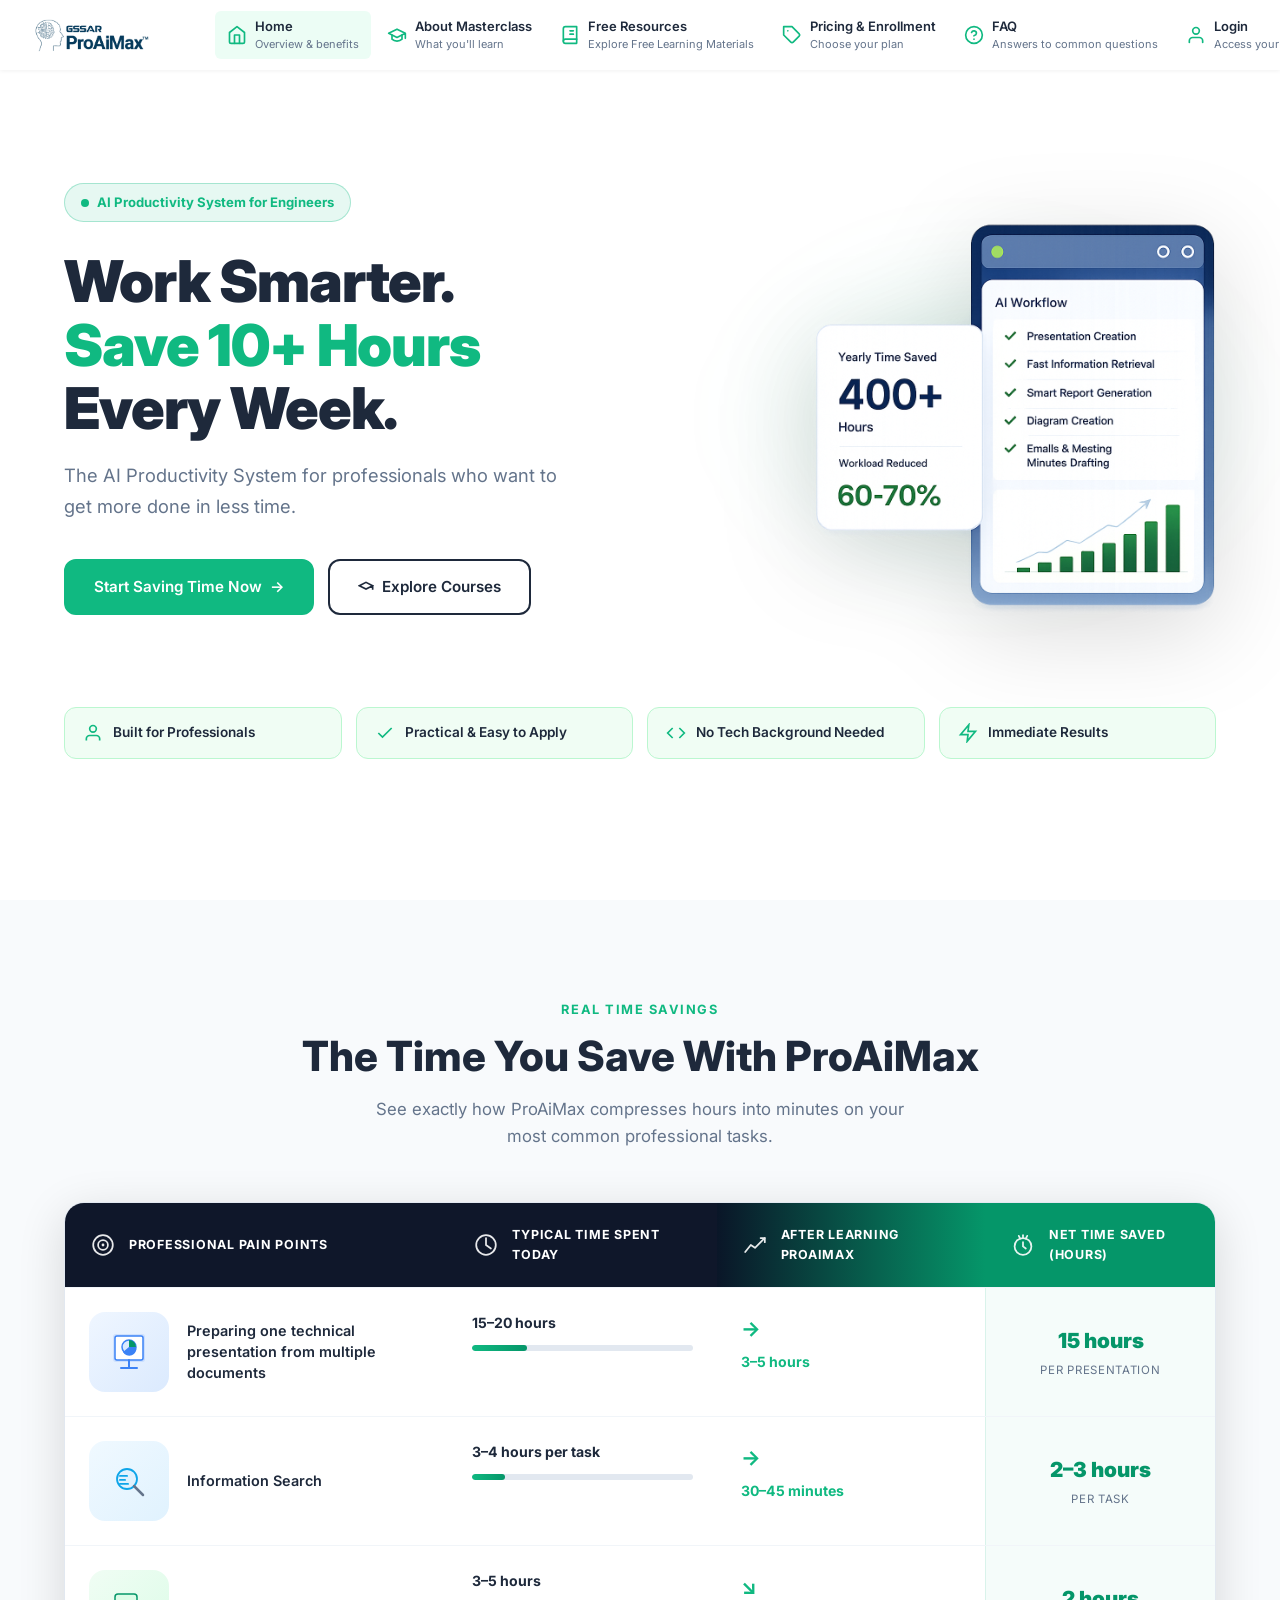
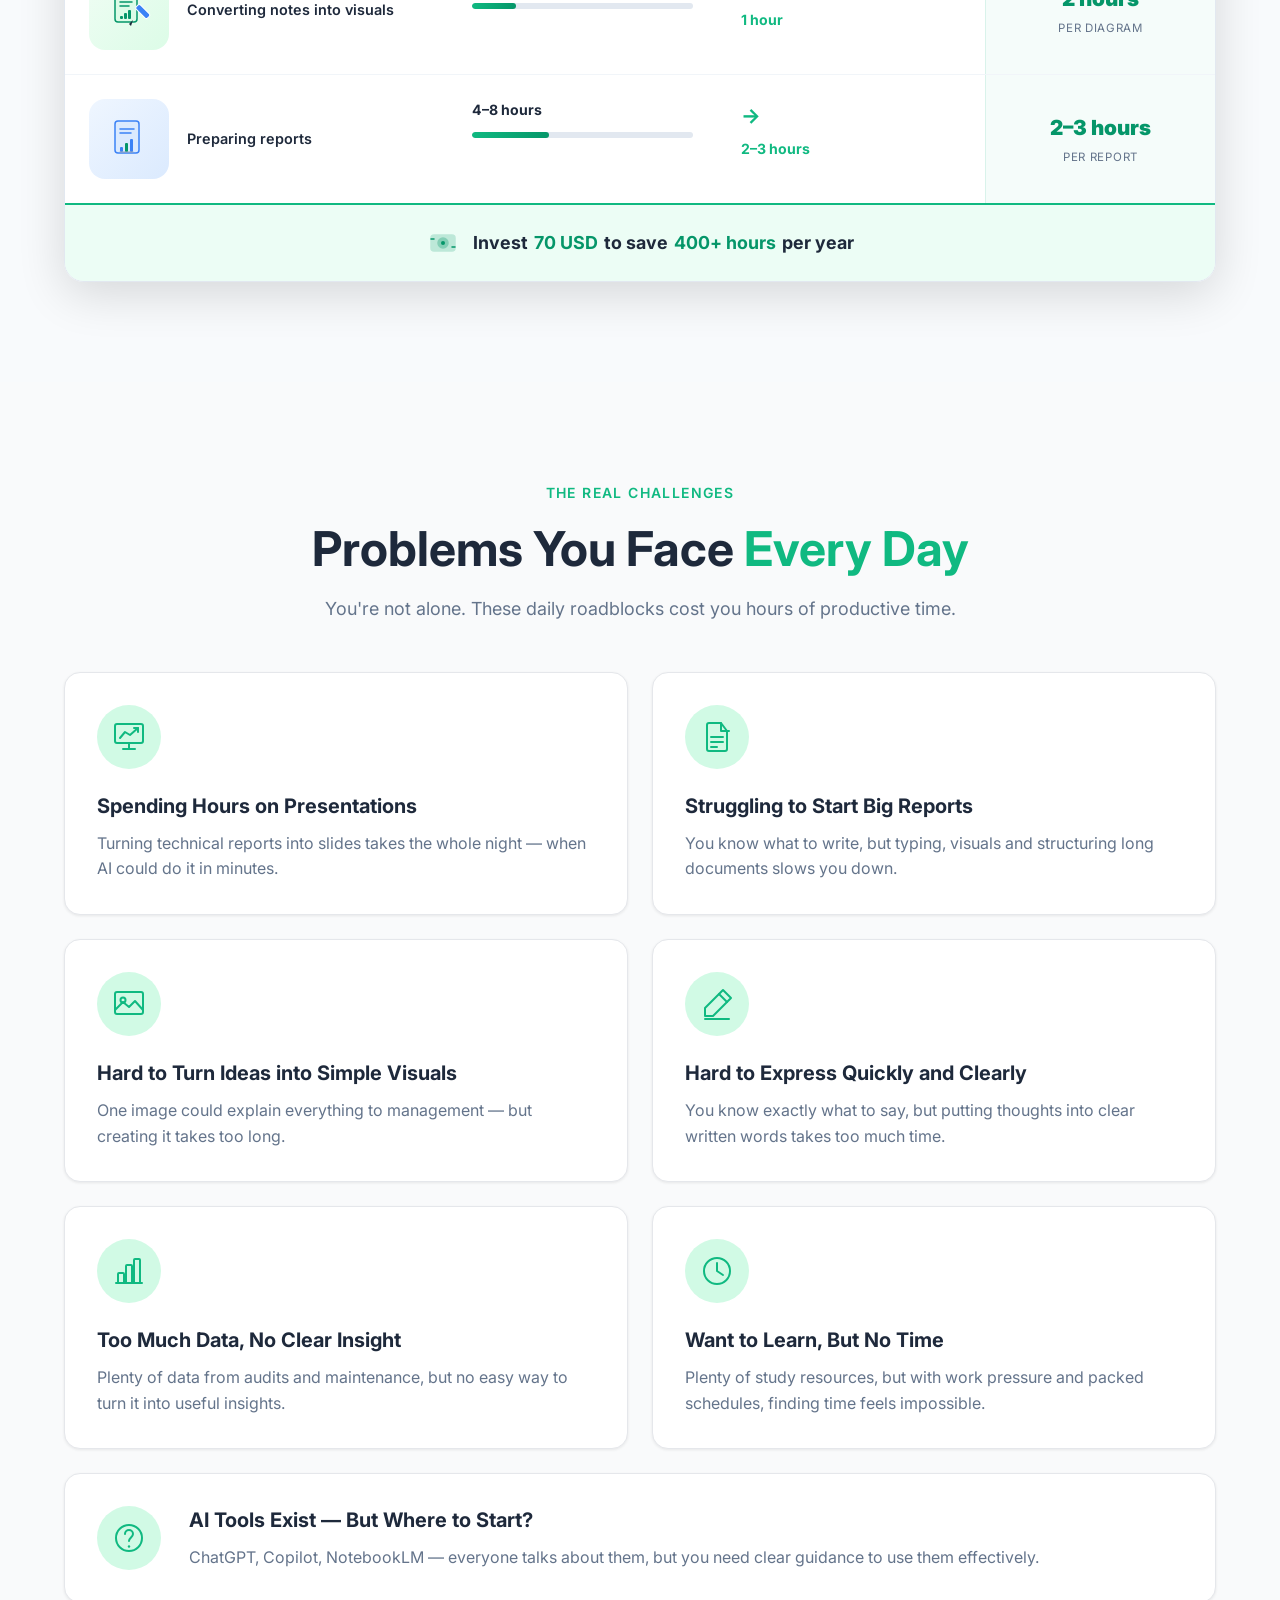
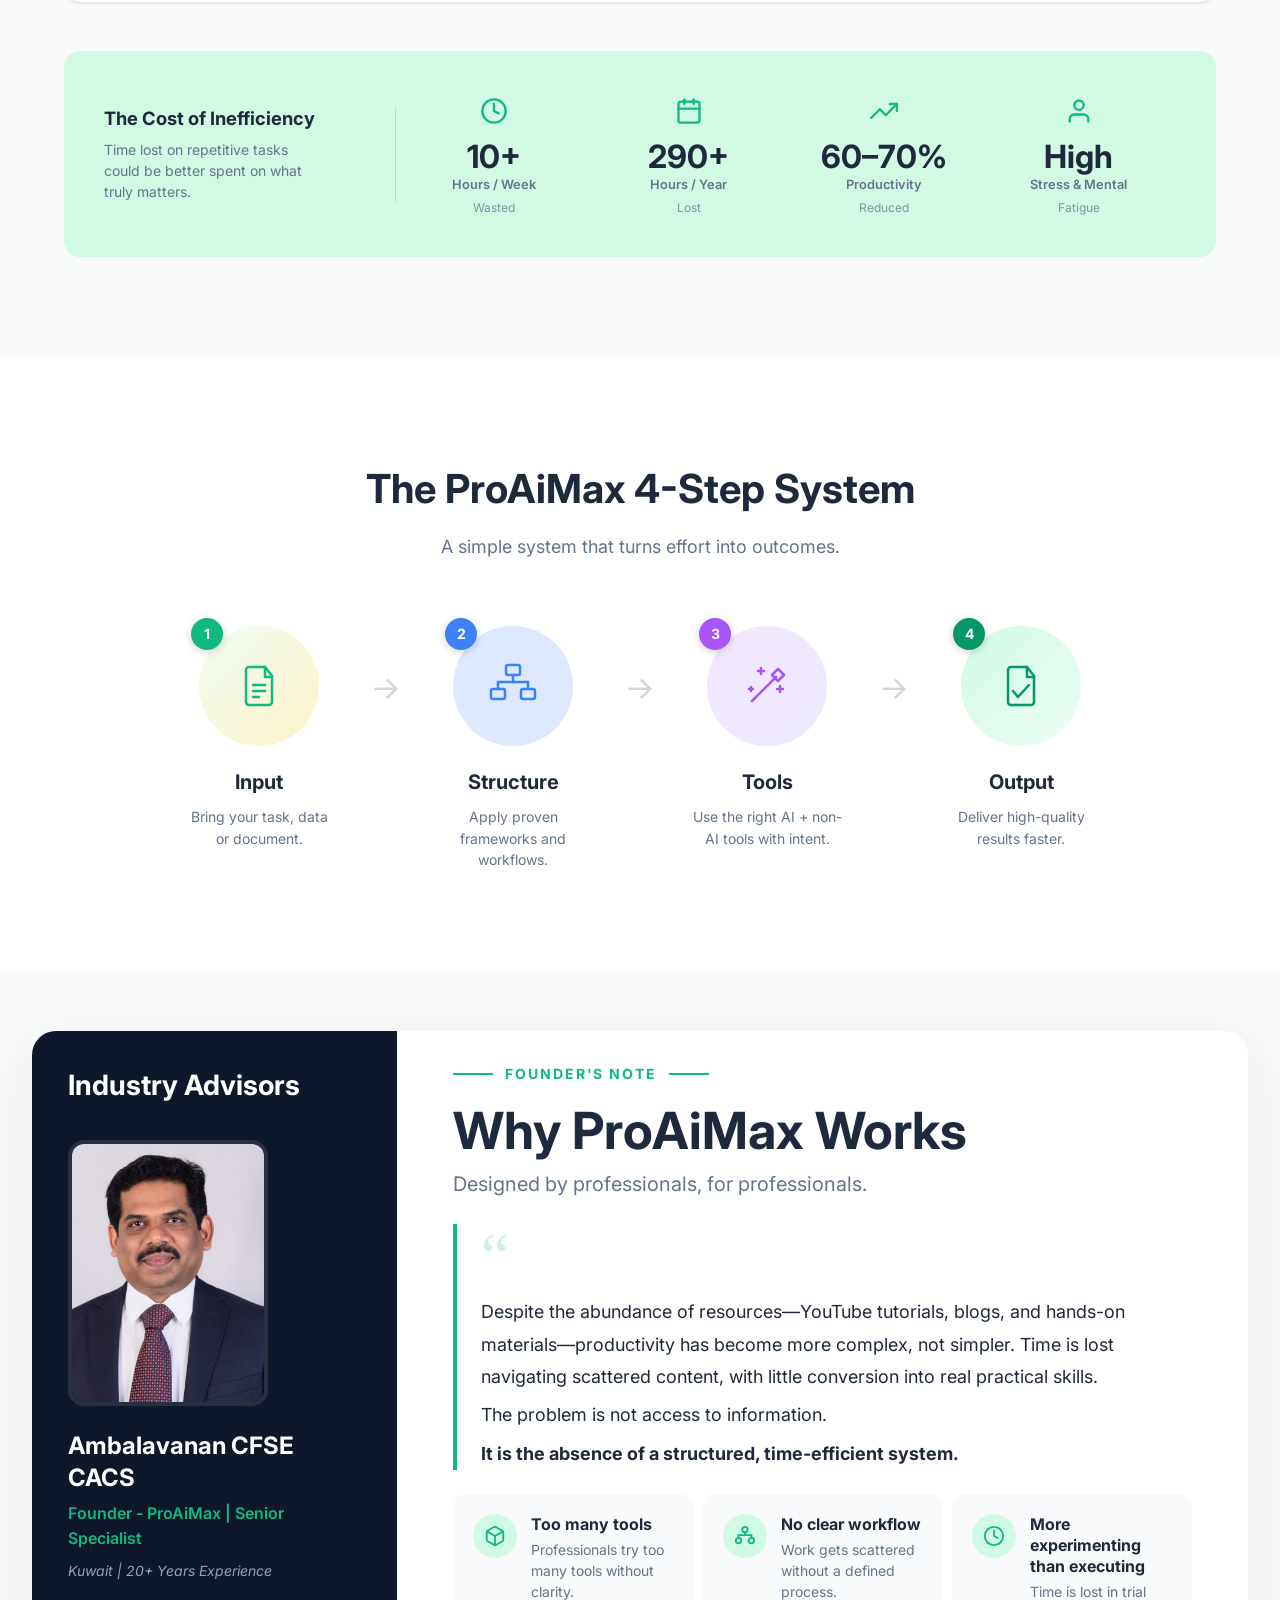
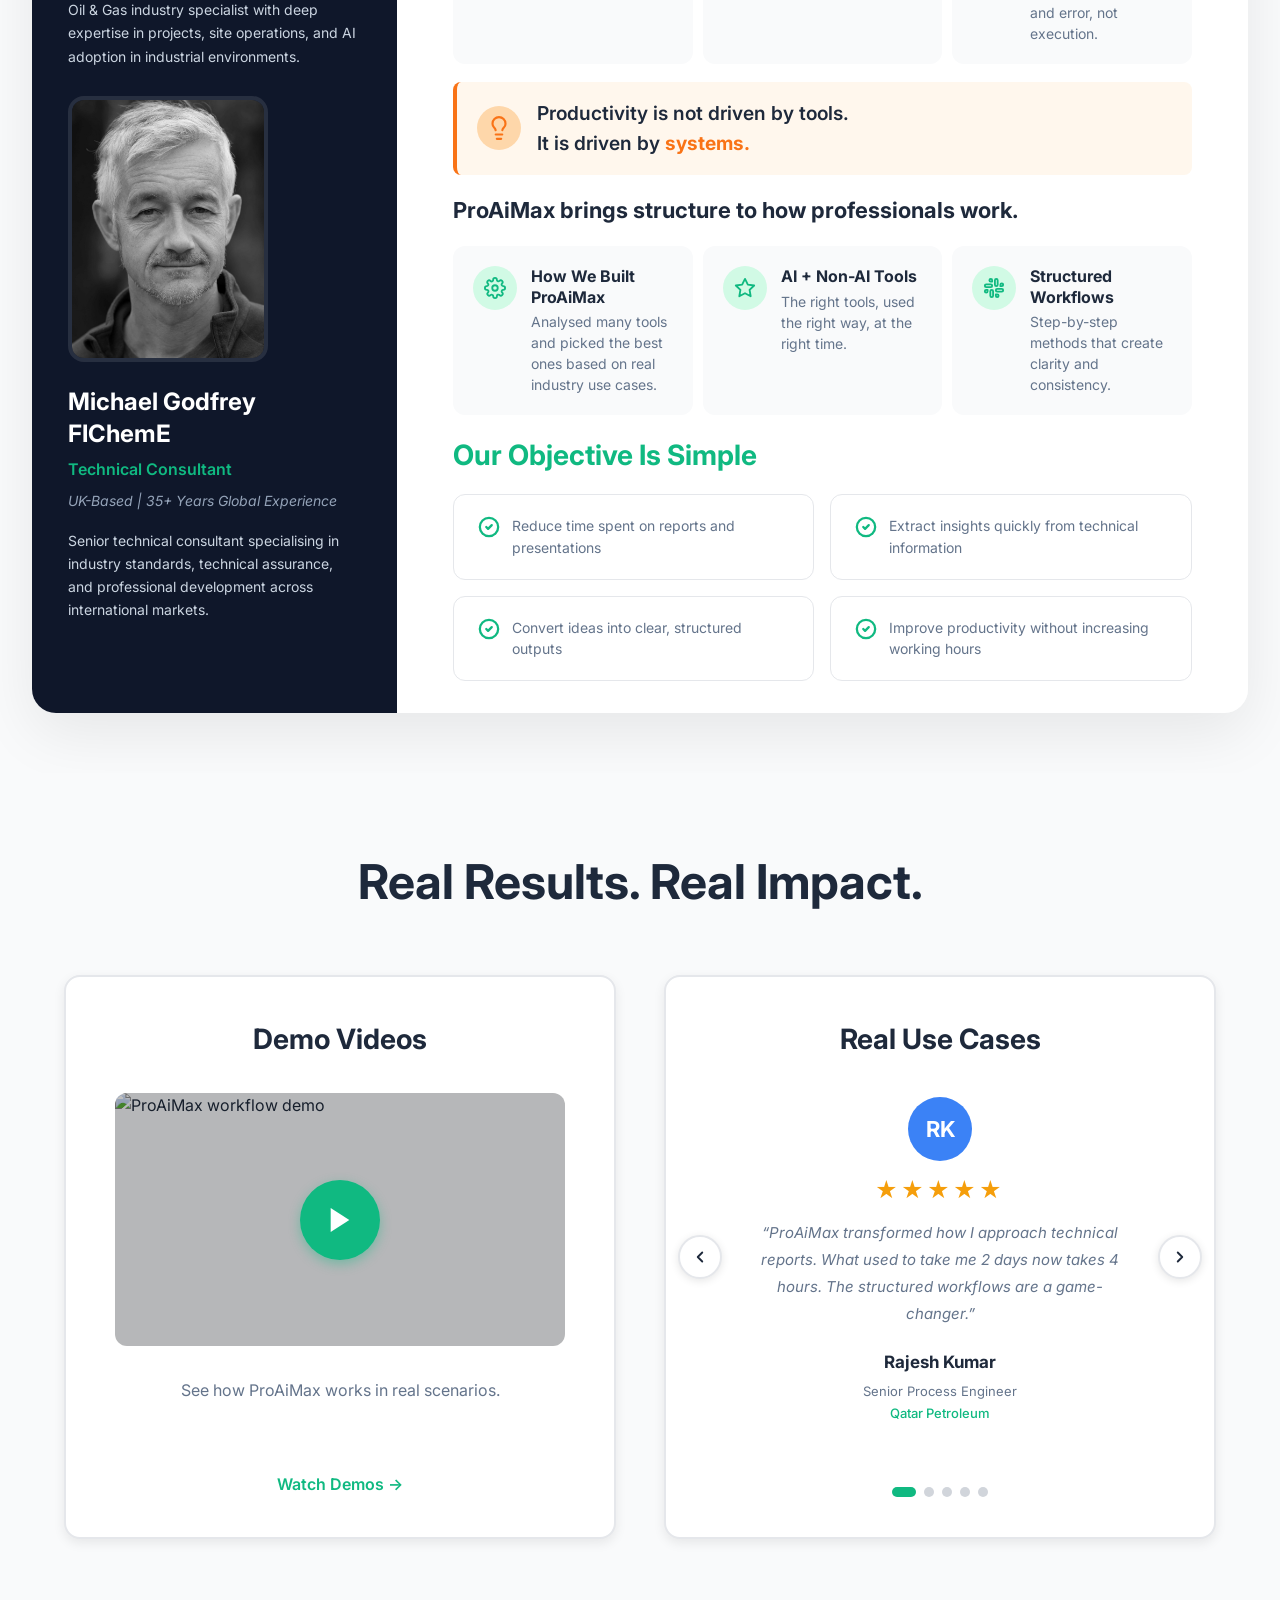
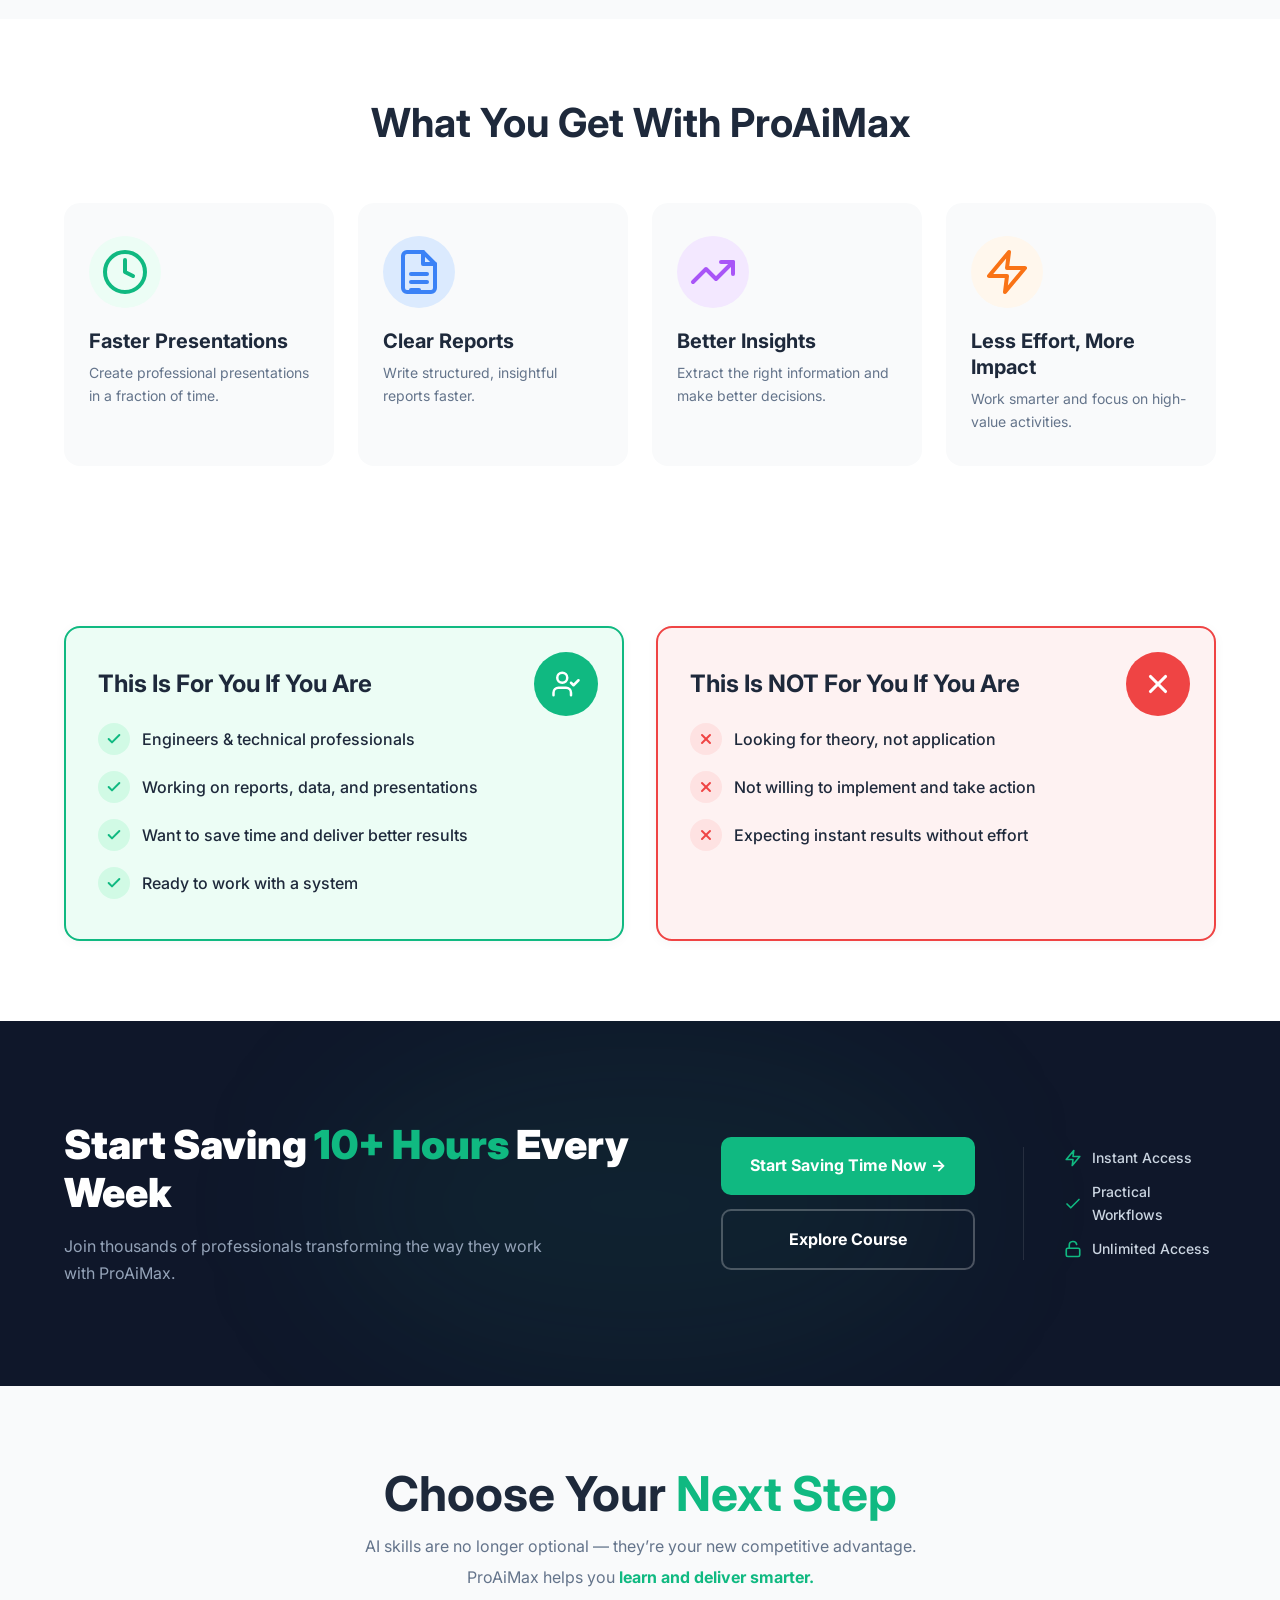
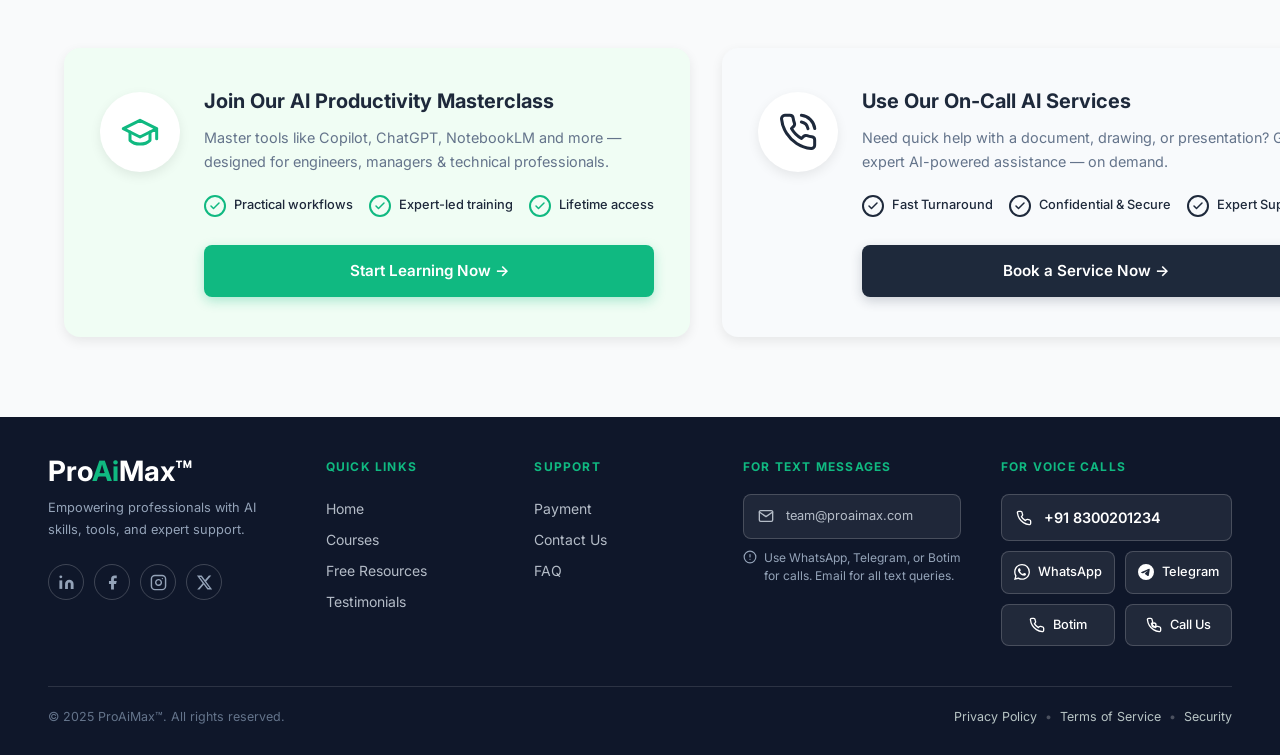
==== commit 6346838e: "add info note below email in footer contact column" ====
--- a/index.html
+++ b/index.html
@@ -1470,6 +1470,10 @@
             <svg width="16" height="16" viewBox="0 0 24 24" fill="none" stroke="currentColor" stroke-width="2" stroke-linecap="round" stroke-linejoin="round" aria-hidden="true"><path d="M4 4h16c1.1 0 2 .9 2 2v12c0 1.1-.9 2-2 2H4c-1.1 0-2-.9-2-2V6c0-1.1.9-2 2-2z"/><polyline points="22,6 12,13 2,6"/></svg>
             <span>team@proaimax.com</span>
           </a>
+          <p class="ft-info-note">
+            <svg width="14" height="14" viewBox="0 0 24 24" fill="none" stroke="currentColor" stroke-width="2" stroke-linecap="round" stroke-linejoin="round" aria-hidden="true"><circle cx="12" cy="12" r="10"/><line x1="12" y1="8" x2="12" y2="12"/><line x1="12" y1="16" x2="12.01" y2="16"/></svg>
+            Use WhatsApp, Telegram, or Botim for calls. Email for all text queries.
+          </p>
         </div>
 
         <!-- Col 5: For Voice Calls -->
--- a/style.css
+++ b/style.css
@@ -2577,6 +2577,17 @@
   border-color: rgba(255,255,255,.35);
   color: var(--white);
 }
+.ft-info-note {
+  display: flex;
+  align-items: flex-start;
+  gap: 7px;
+  font-size: .75rem;
+  color: #94A3B8;
+  line-height: 1.5;
+  margin-top: 10px;
+}
+.ft-info-note svg { flex-shrink: 0; margin-top: 1px; }
+
 .ft-contact-box--phone {
   font-size: .9rem;
   font-weight: 600;
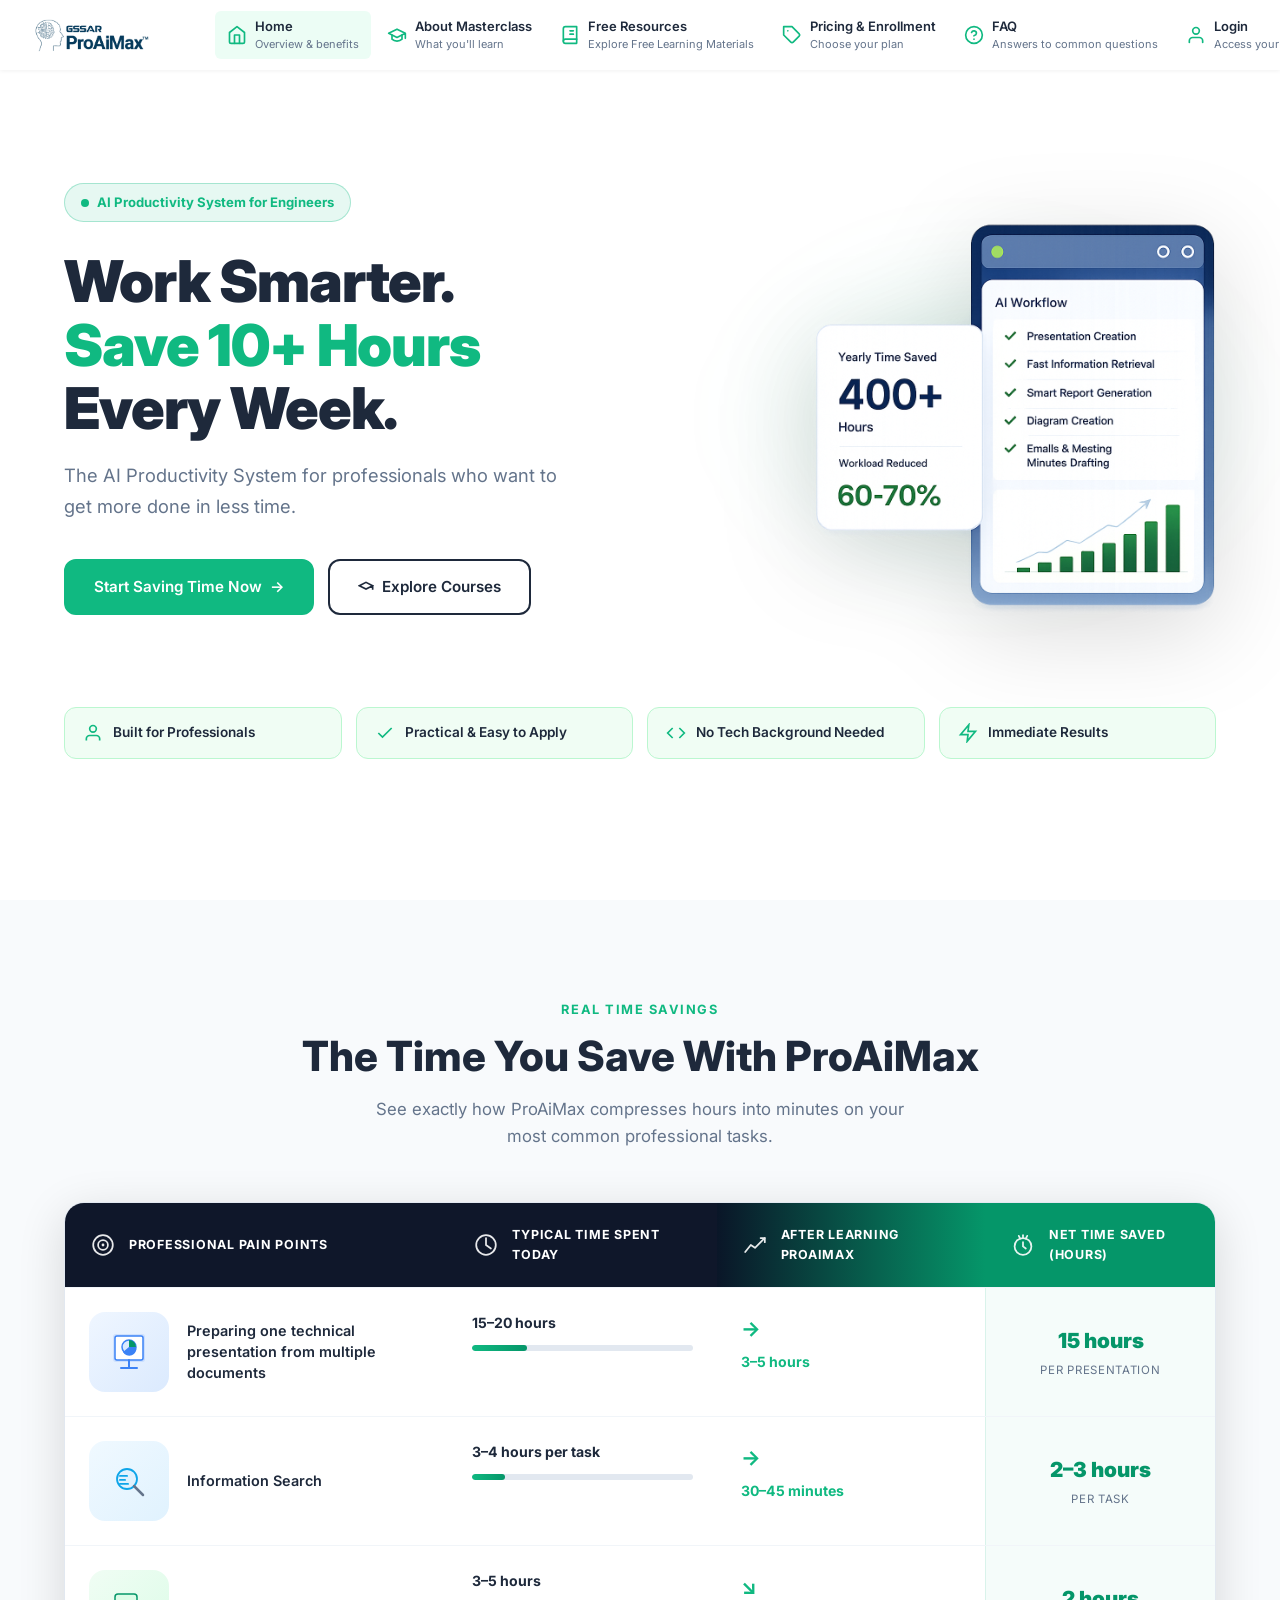
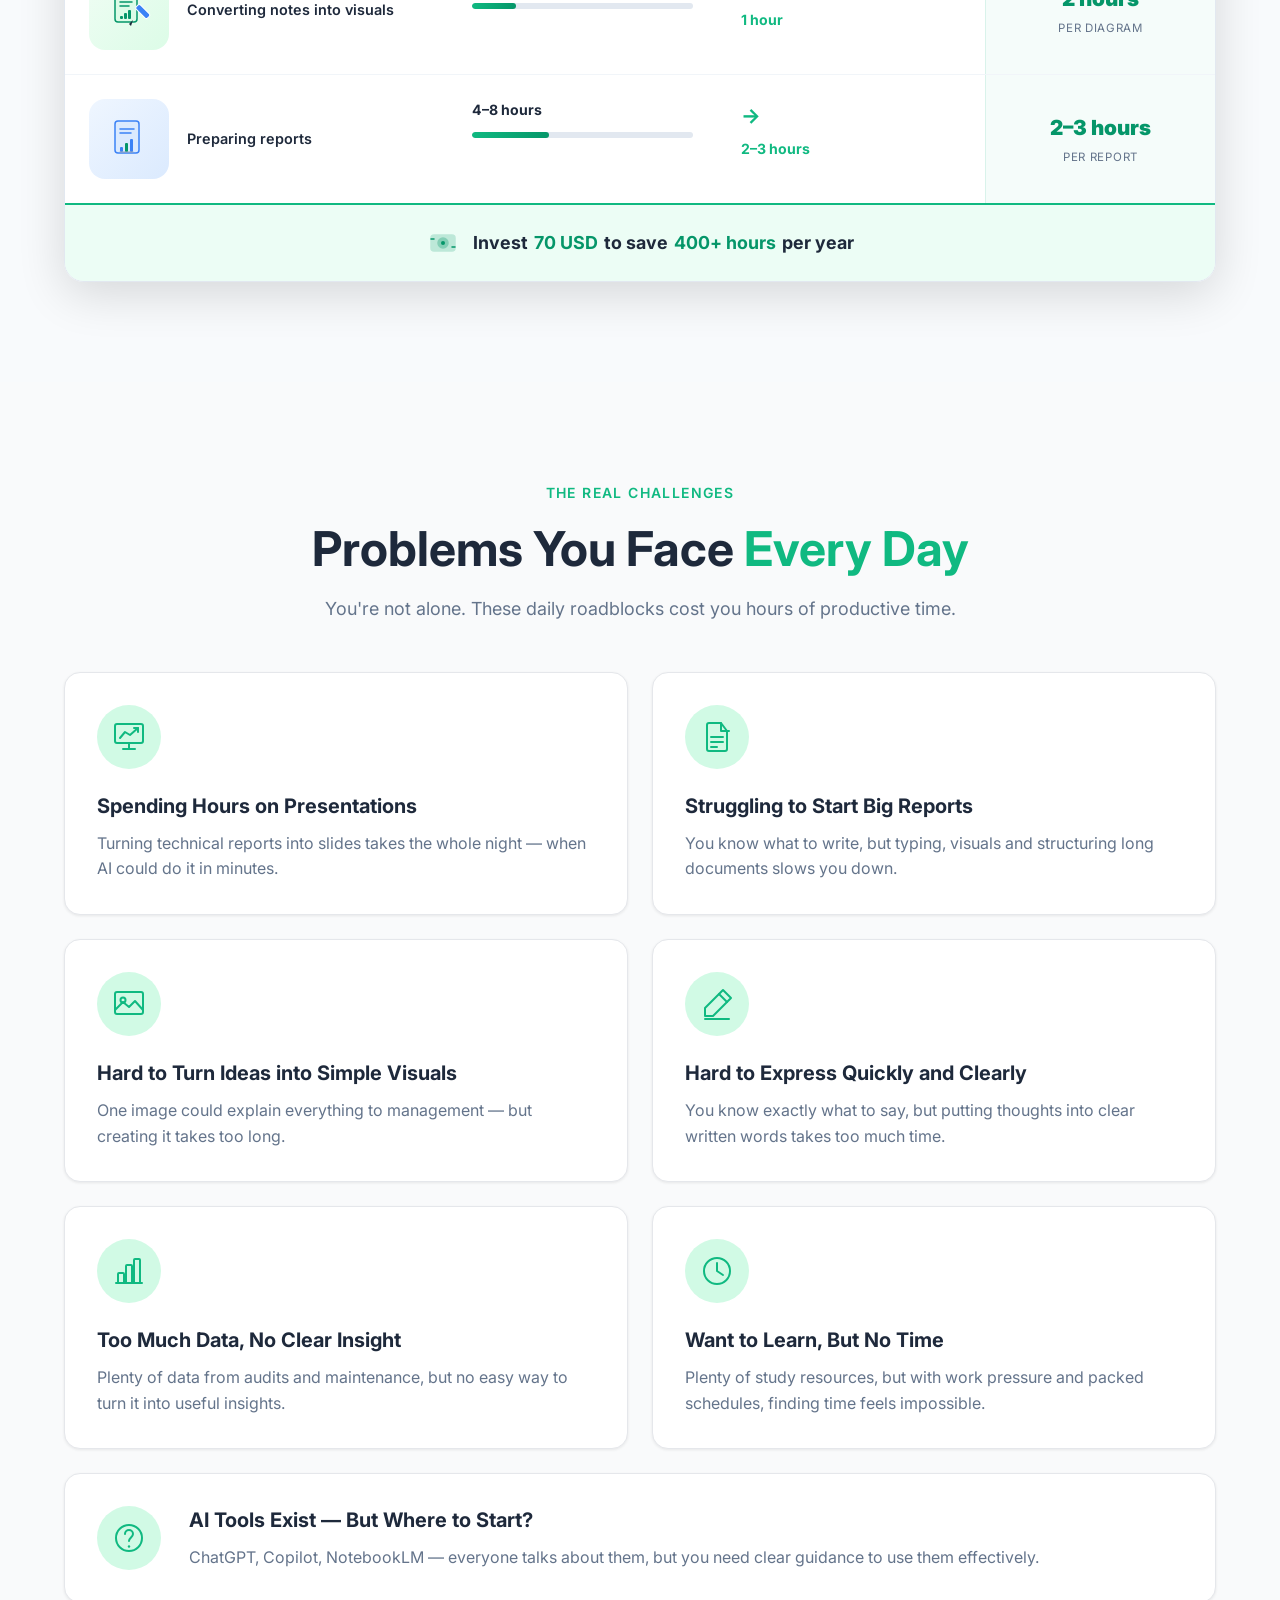
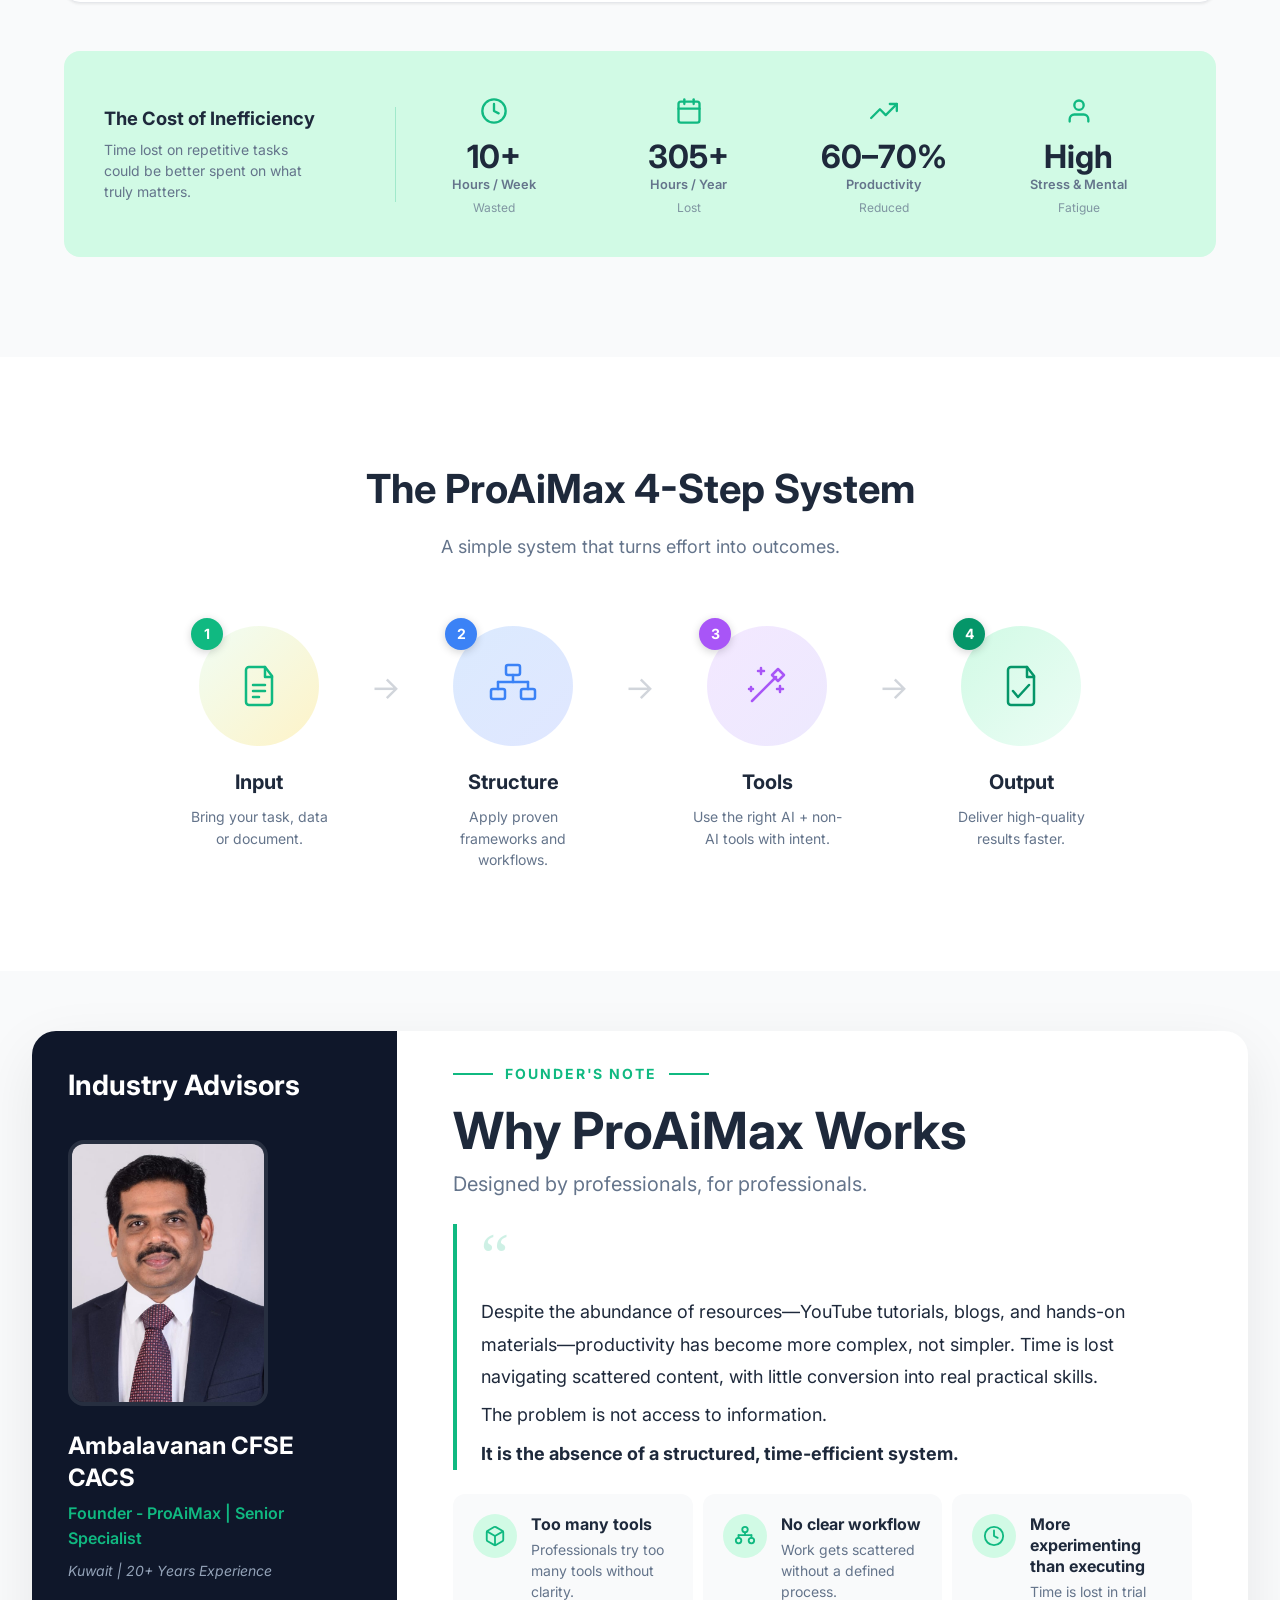
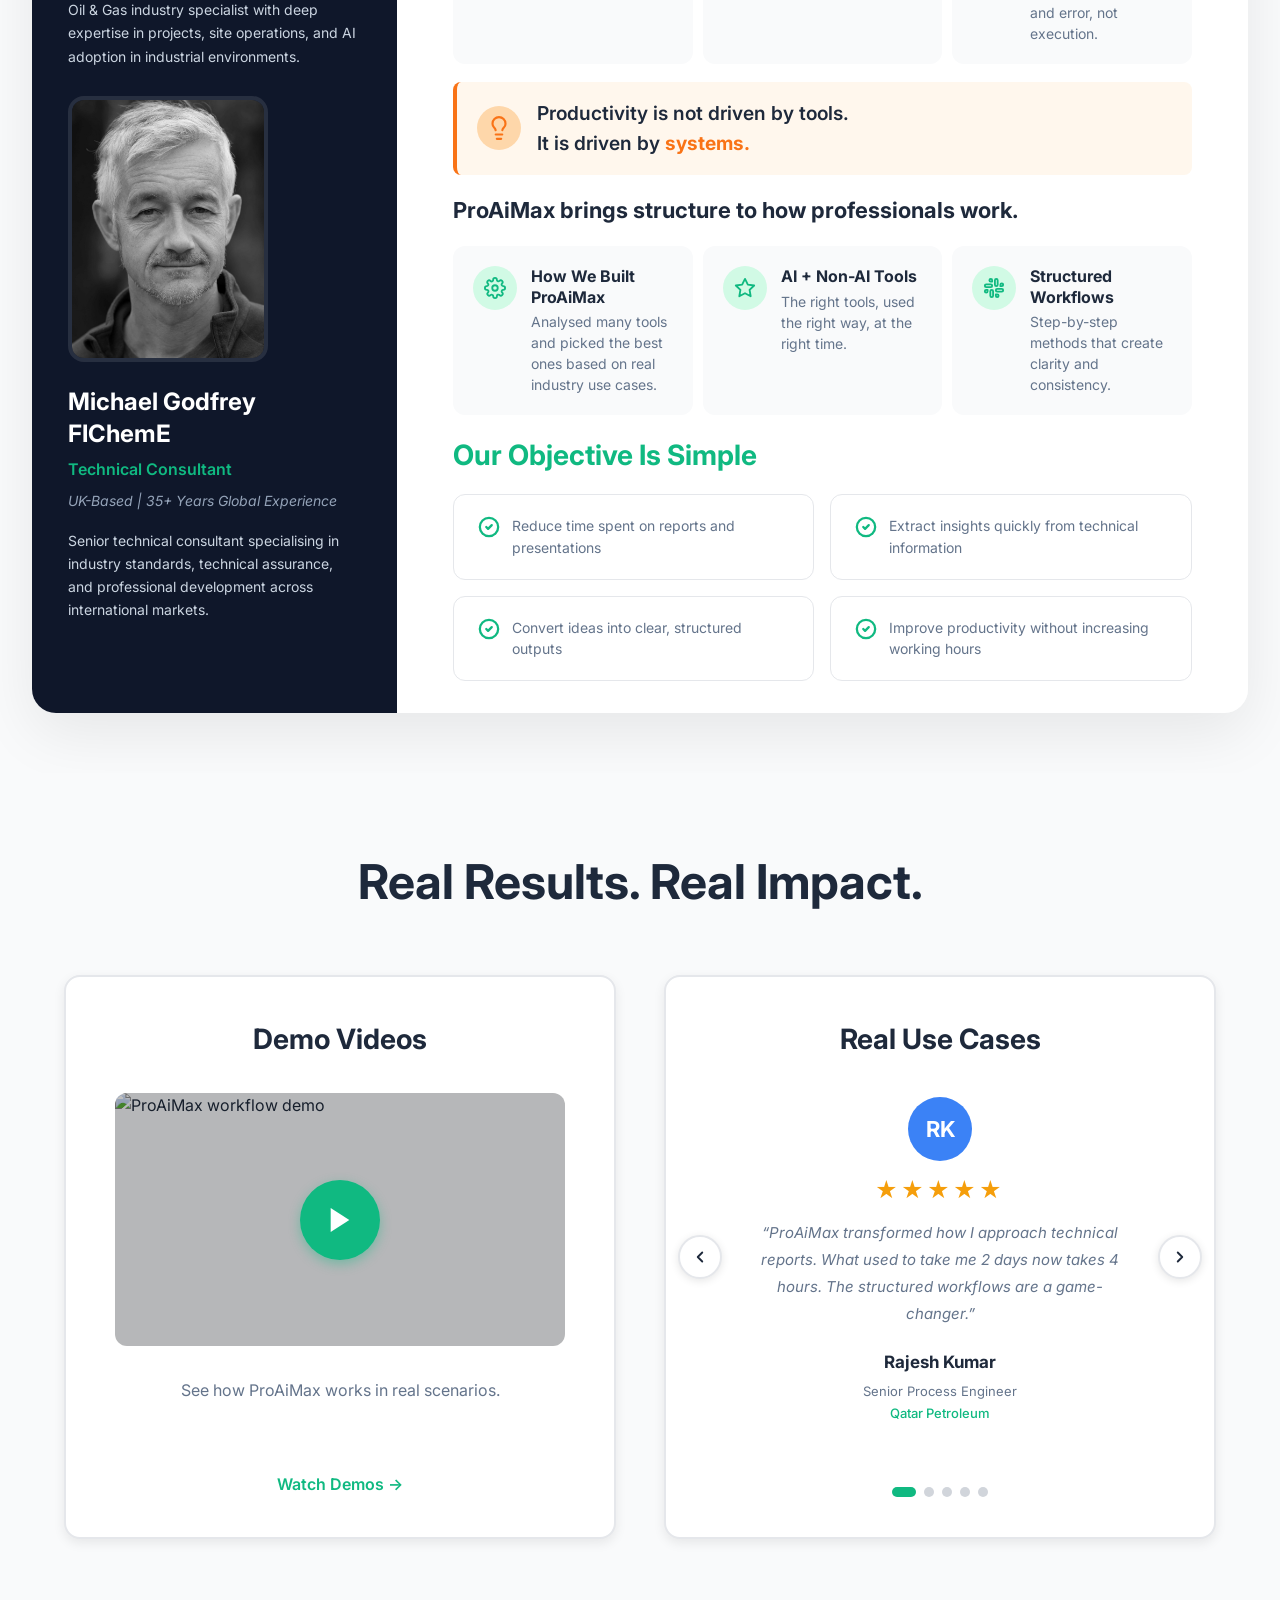
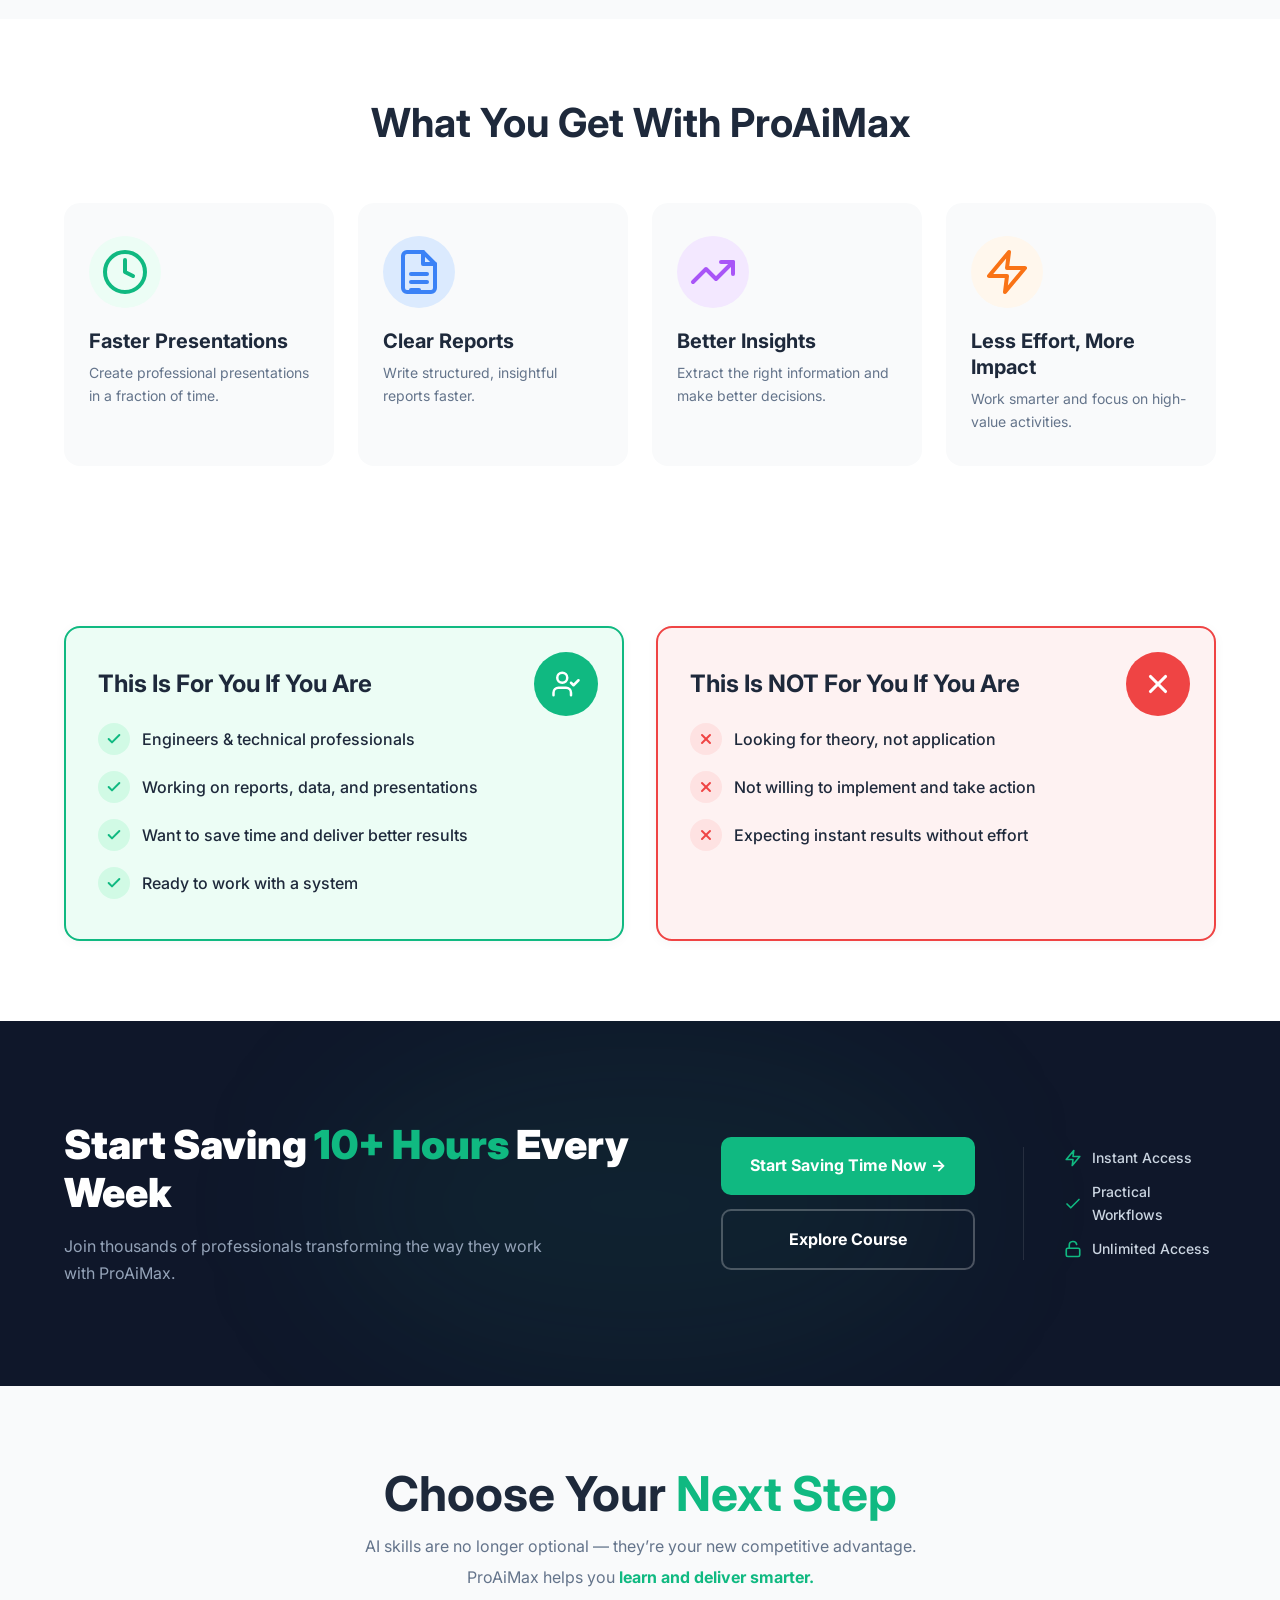
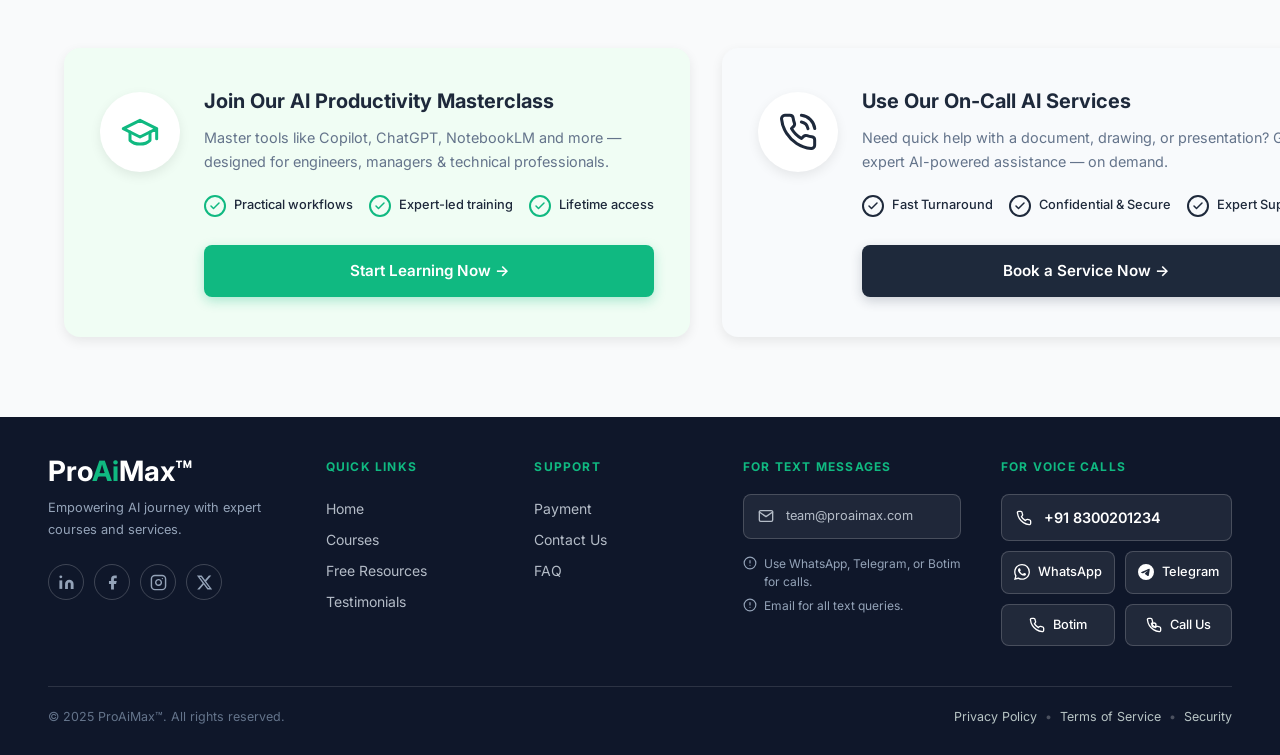
==== commit 87f2a11e: "update footer tagline and info note styling" ====
--- a/index.html
+++ b/index.html
@@ -1425,7 +1425,7 @@
         <!-- Col 1: Brand -->
         <div class="ft-brand">
           <p class="ft-logo">Pro<span class="ft-logo-em">Ai</span>Max&#8482;</p>
-          <p class="ft-tagline">Empowering professionals with AI skills, tools, and expert support.</p>
+          <p class="ft-tagline">Empowering AI journey with expert courses and services.</p>
           <div class="ft-socials" aria-label="Social media links">
             <a href="#" class="ft-social" aria-label="LinkedIn" rel="noopener noreferrer">
               <svg width="17" height="17" viewBox="0 0 24 24" fill="currentColor" aria-hidden="true"><path d="M16 8a6 6 0 0 1 6 6v7h-4v-7a2 2 0 0 0-2-2 2 2 0 0 0-2 2v7h-4v-7a6 6 0 0 1 6-6z"/><rect x="2" y="9" width="4" height="12"/><circle cx="4" cy="4" r="2"/></svg>
@@ -1470,10 +1470,16 @@
             <svg width="16" height="16" viewBox="0 0 24 24" fill="none" stroke="currentColor" stroke-width="2" stroke-linecap="round" stroke-linejoin="round" aria-hidden="true"><path d="M4 4h16c1.1 0 2 .9 2 2v12c0 1.1-.9 2-2 2H4c-1.1 0-2-.9-2-2V6c0-1.1.9-2 2-2z"/><polyline points="22,6 12,13 2,6"/></svg>
             <span>team@proaimax.com</span>
           </a>
-          <p class="ft-info-note">
-            <svg width="14" height="14" viewBox="0 0 24 24" fill="none" stroke="currentColor" stroke-width="2" stroke-linecap="round" stroke-linejoin="round" aria-hidden="true"><circle cx="12" cy="12" r="10"/><line x1="12" y1="8" x2="12" y2="12"/><line x1="12" y1="16" x2="12.01" y2="16"/></svg>
-            Use WhatsApp, Telegram, or Botim for calls. Email for all text queries.
-          </p>
+          <div class="ft-info-note">
+            <span class="ft-info-row">
+              <svg width="14" height="14" viewBox="0 0 24 24" fill="none" stroke="currentColor" stroke-width="2" stroke-linecap="round" stroke-linejoin="round" aria-hidden="true"><circle cx="12" cy="12" r="10"/><line x1="12" y1="8" x2="12" y2="12"/><line x1="12" y1="16" x2="12.01" y2="16"/></svg>
+              Use WhatsApp, Telegram, or Botim for calls.
+            </span>
+            <span class="ft-info-row">
+              <svg width="14" height="14" viewBox="0 0 24 24" fill="none" stroke="currentColor" stroke-width="2" stroke-linecap="round" stroke-linejoin="round" aria-hidden="true"><circle cx="12" cy="12" r="10"/><line x1="12" y1="8" x2="12" y2="12"/><line x1="12" y1="16" x2="12.01" y2="16"/></svg>
+              Email for all text queries.
+            </span>
+          </div>
         </div>
 
         <!-- Col 5: For Voice Calls -->
--- a/style.css
+++ b/style.css
@@ -2579,14 +2579,19 @@
 }
 .ft-info-note {
   display: flex;
-  align-items: flex-start;
-  gap: 7px;
+  flex-direction: column;
+  gap: 6px;
   font-size: .75rem;
   color: #94A3B8;
   line-height: 1.5;
-  margin-top: 10px;
-}
-.ft-info-note svg { flex-shrink: 0; margin-top: 1px; }
+  margin-top: 16px;
+}
+.ft-info-row {
+  display: flex;
+  align-items: flex-start;
+  gap: 7px;
+}
+.ft-info-row svg { flex-shrink: 0; margin-top: 1px; }
 
 .ft-contact-box--phone {
   font-size: .9rem;
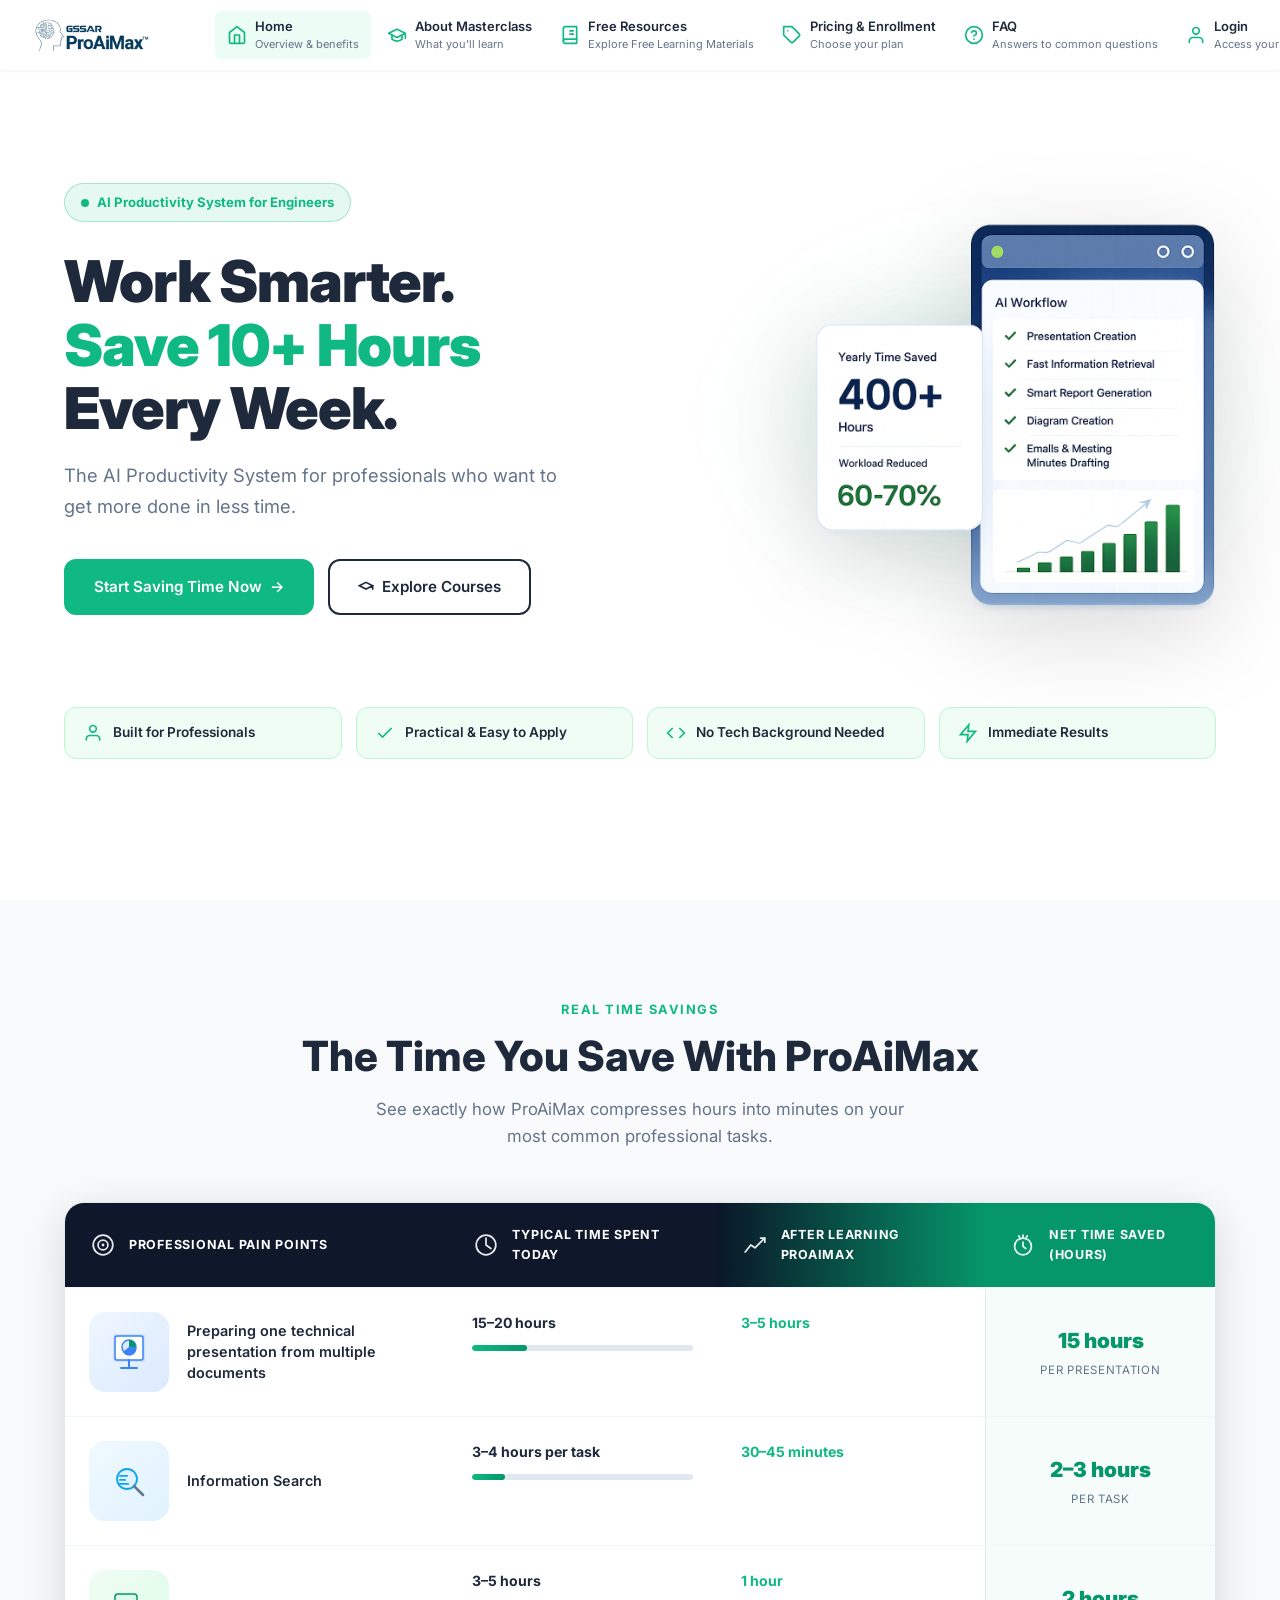
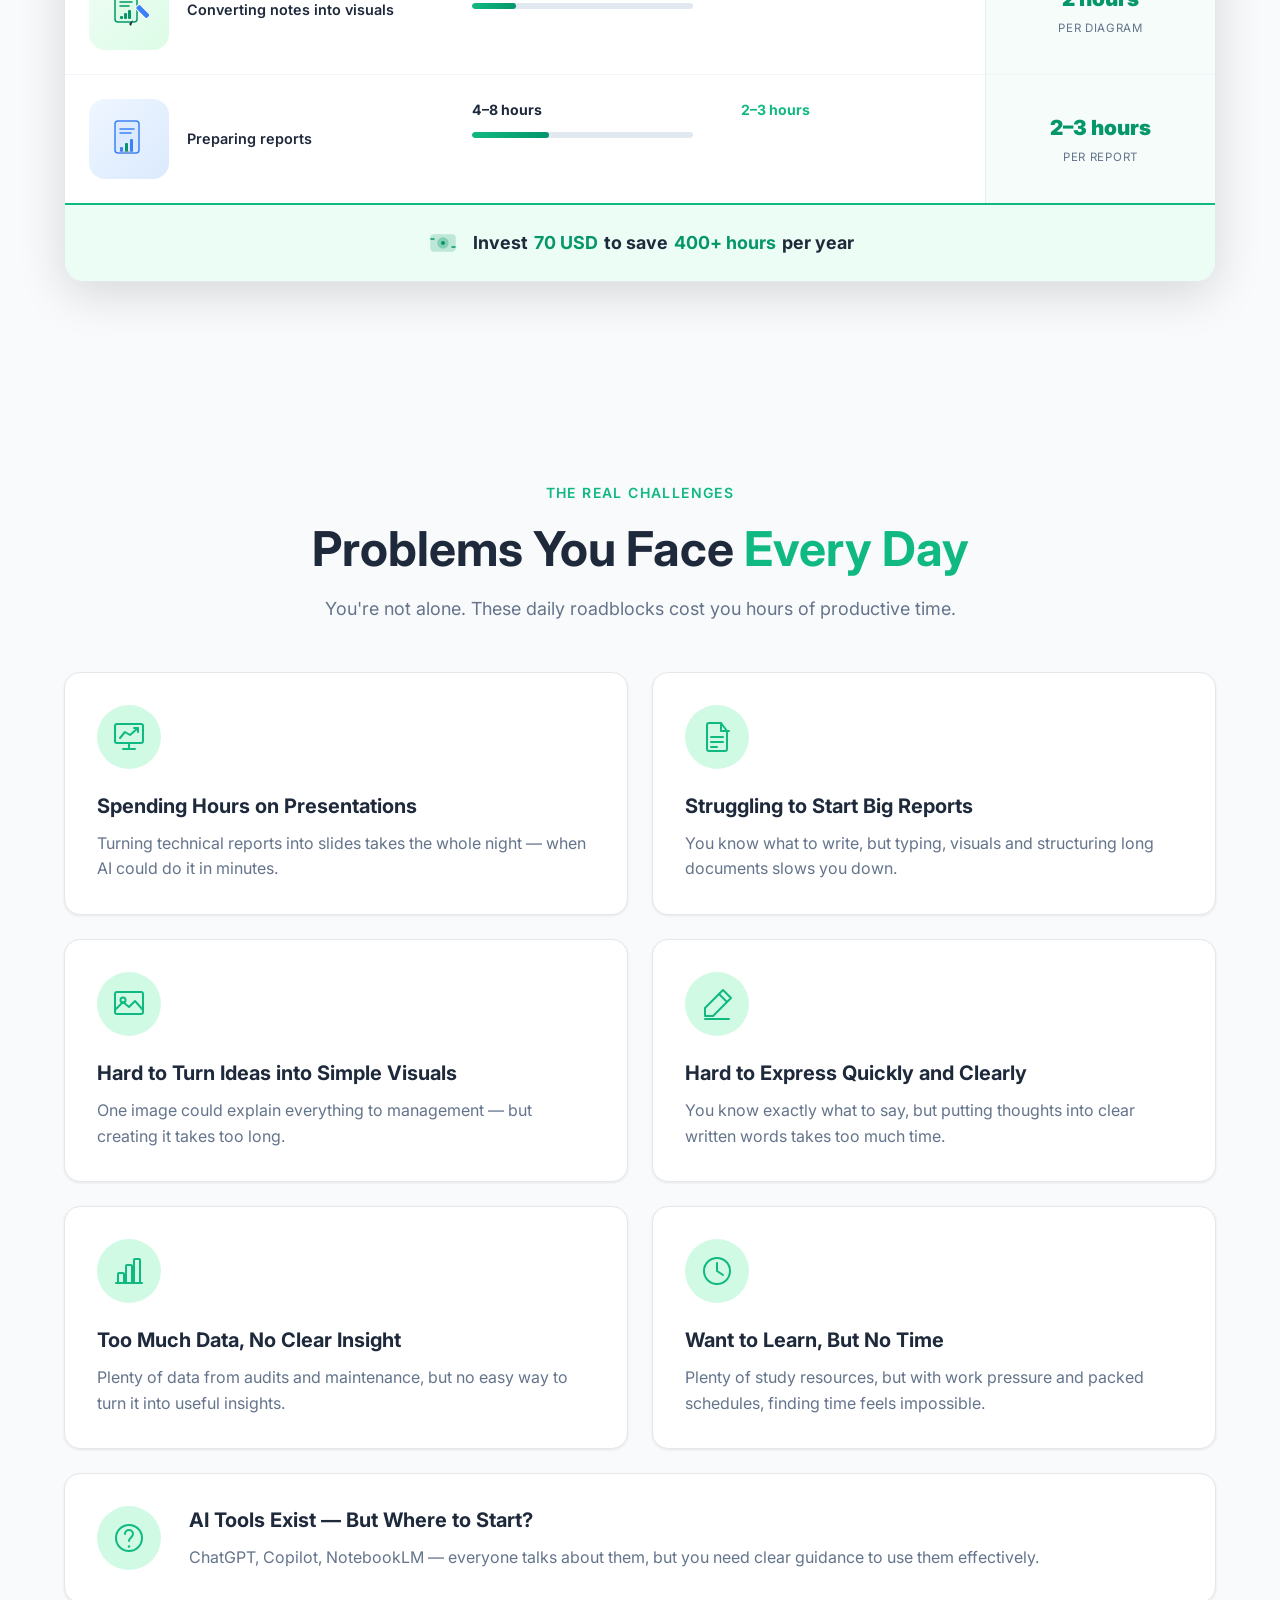
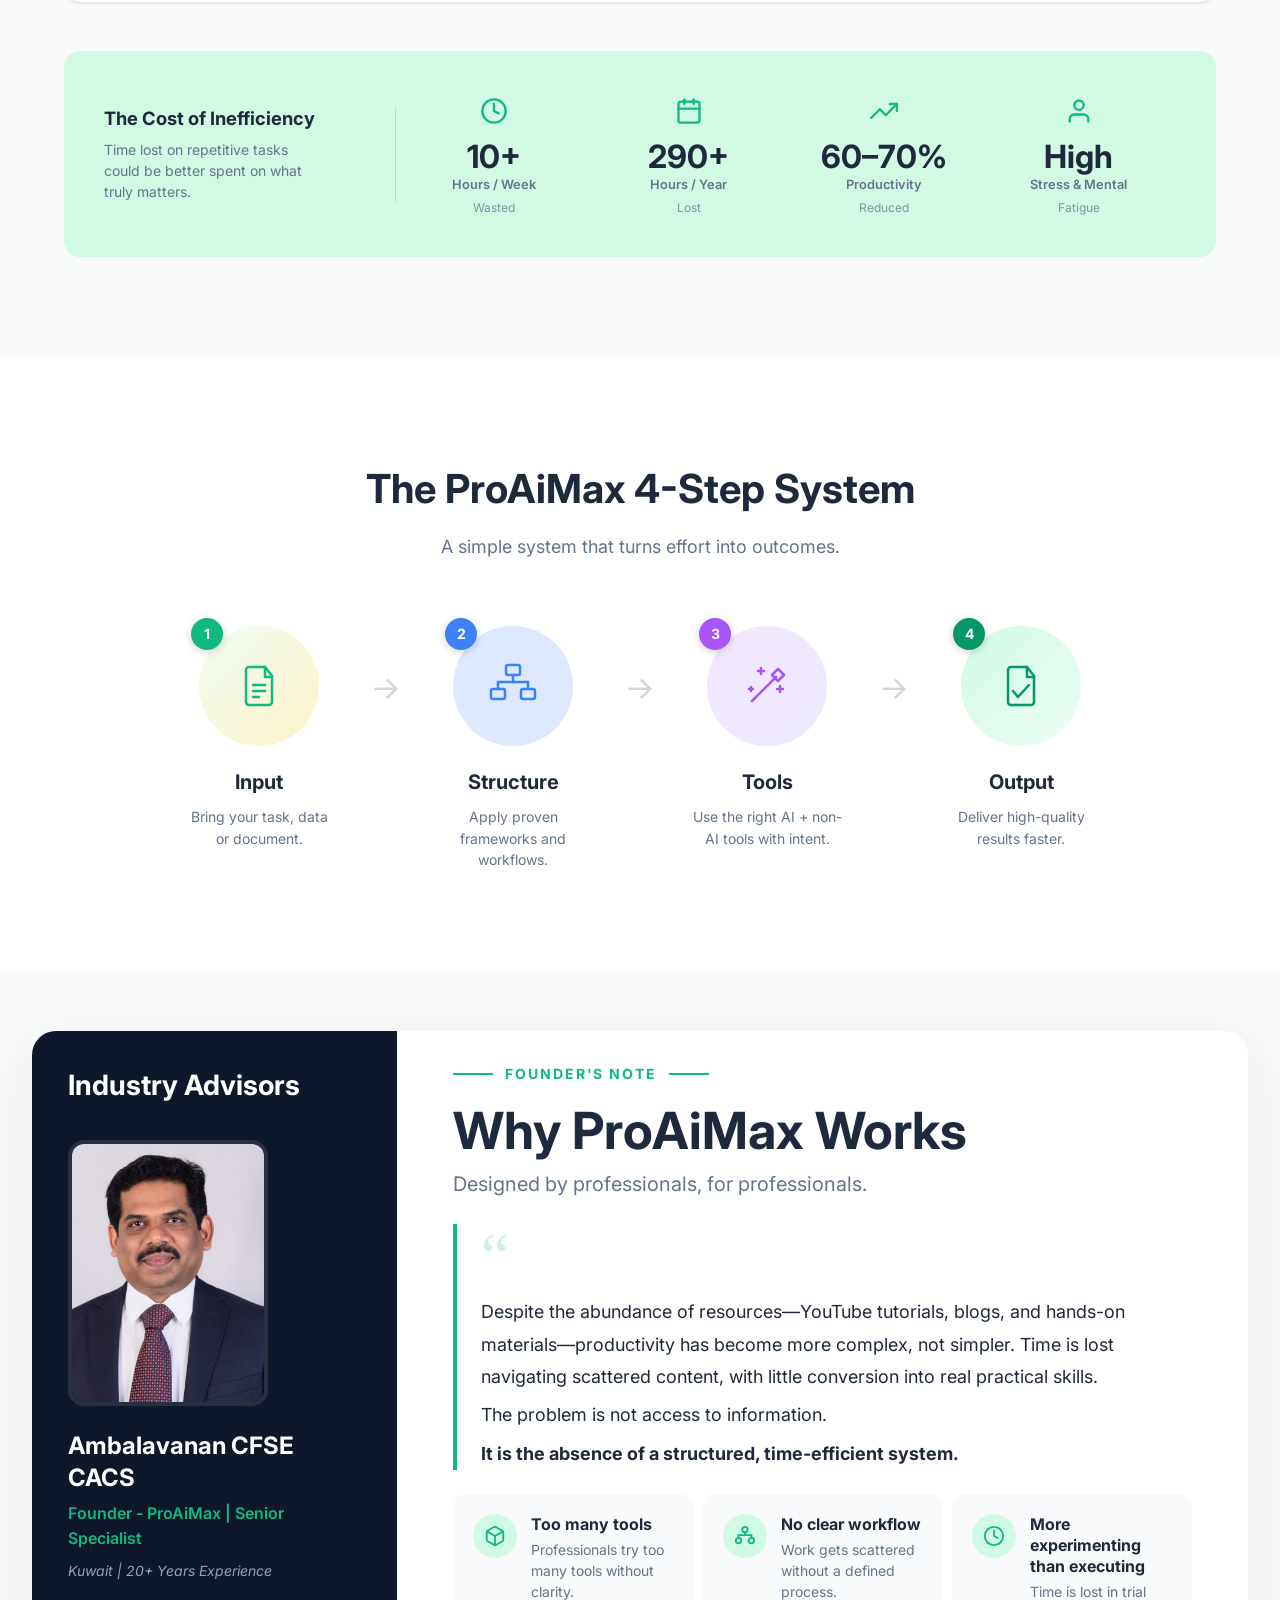
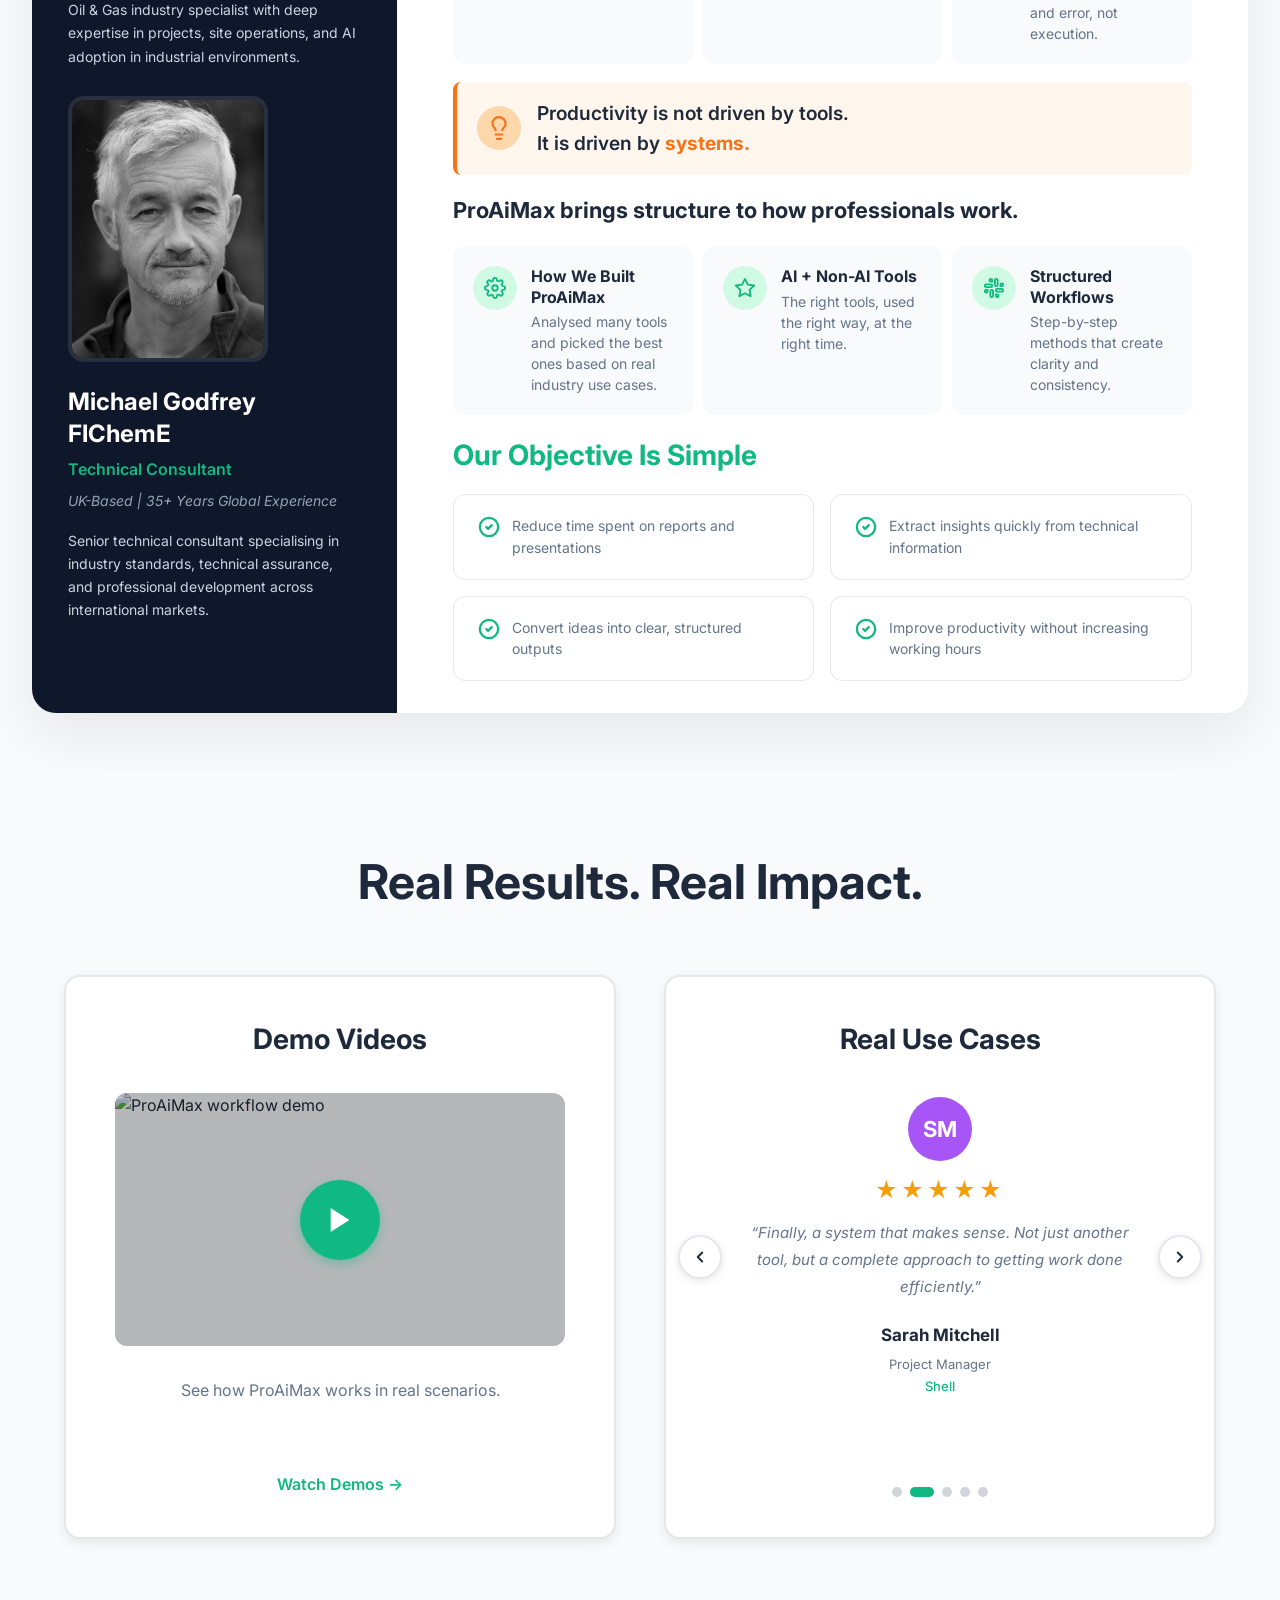
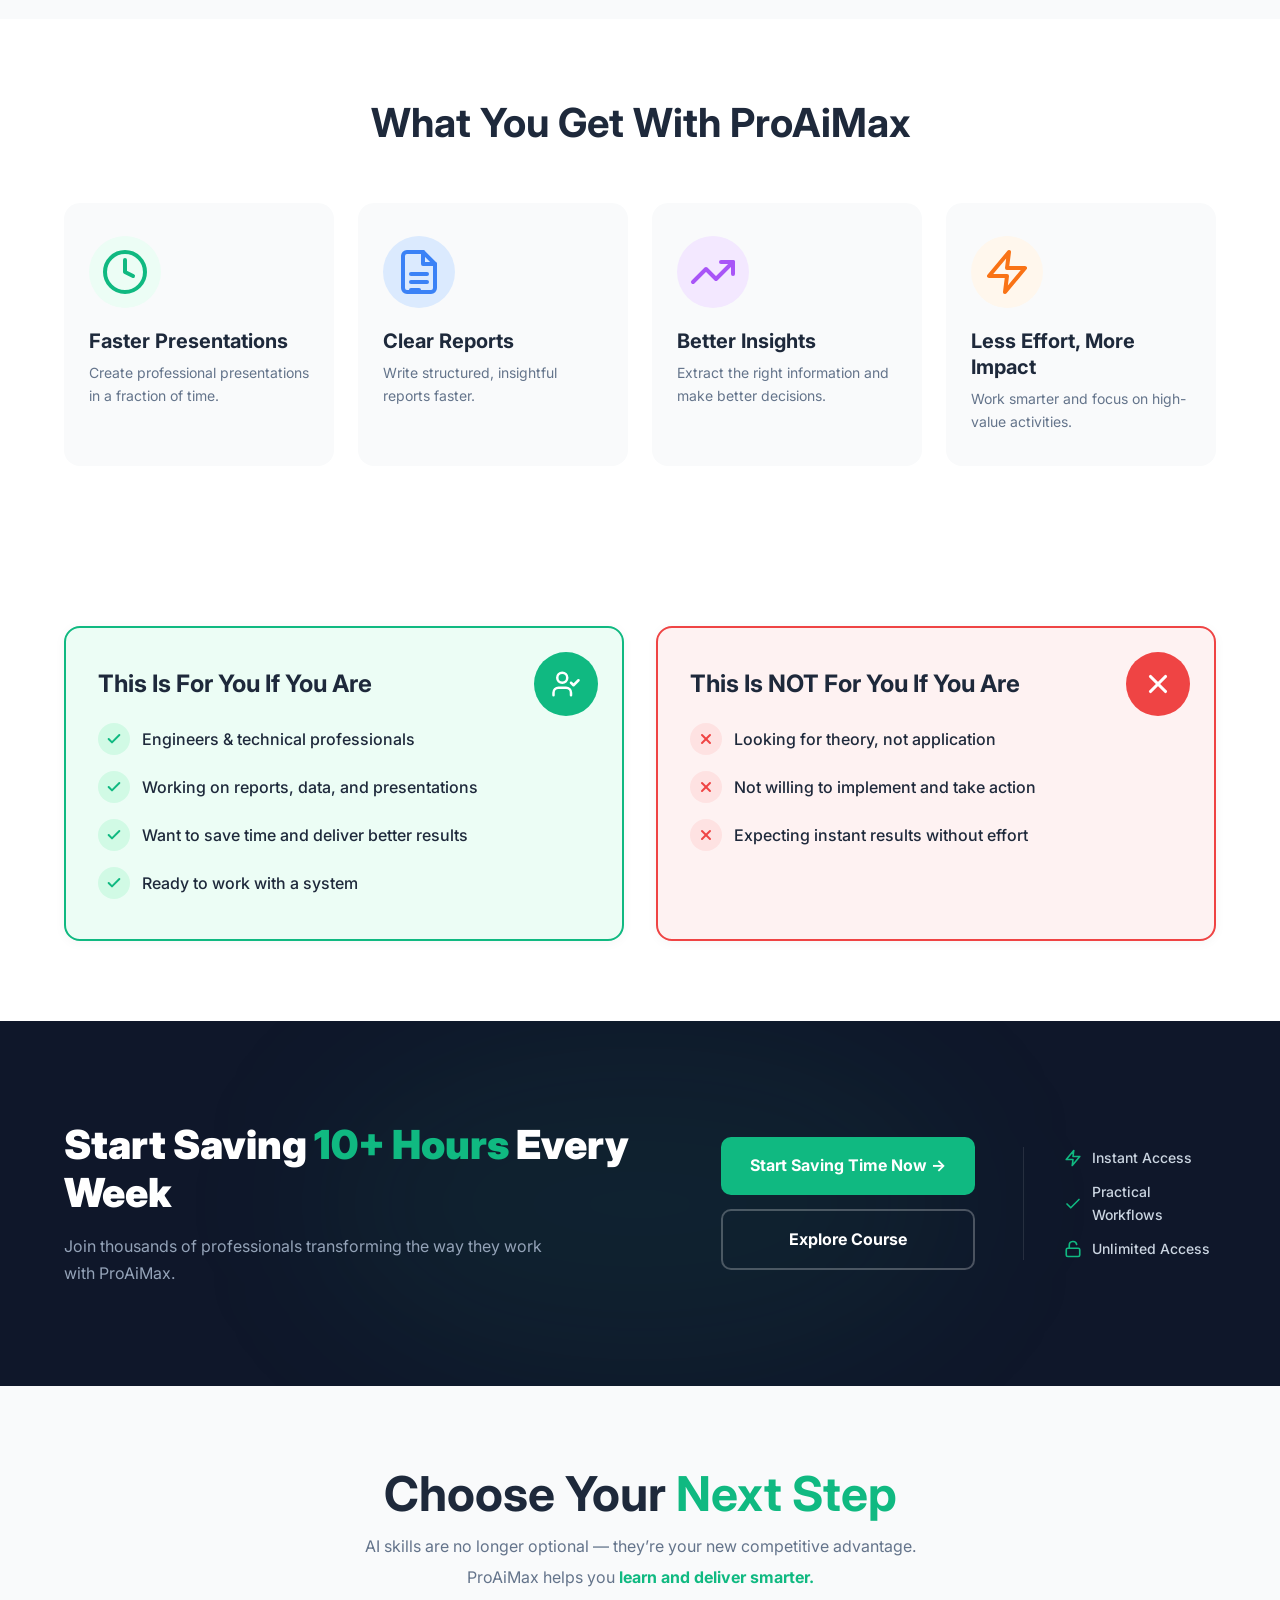
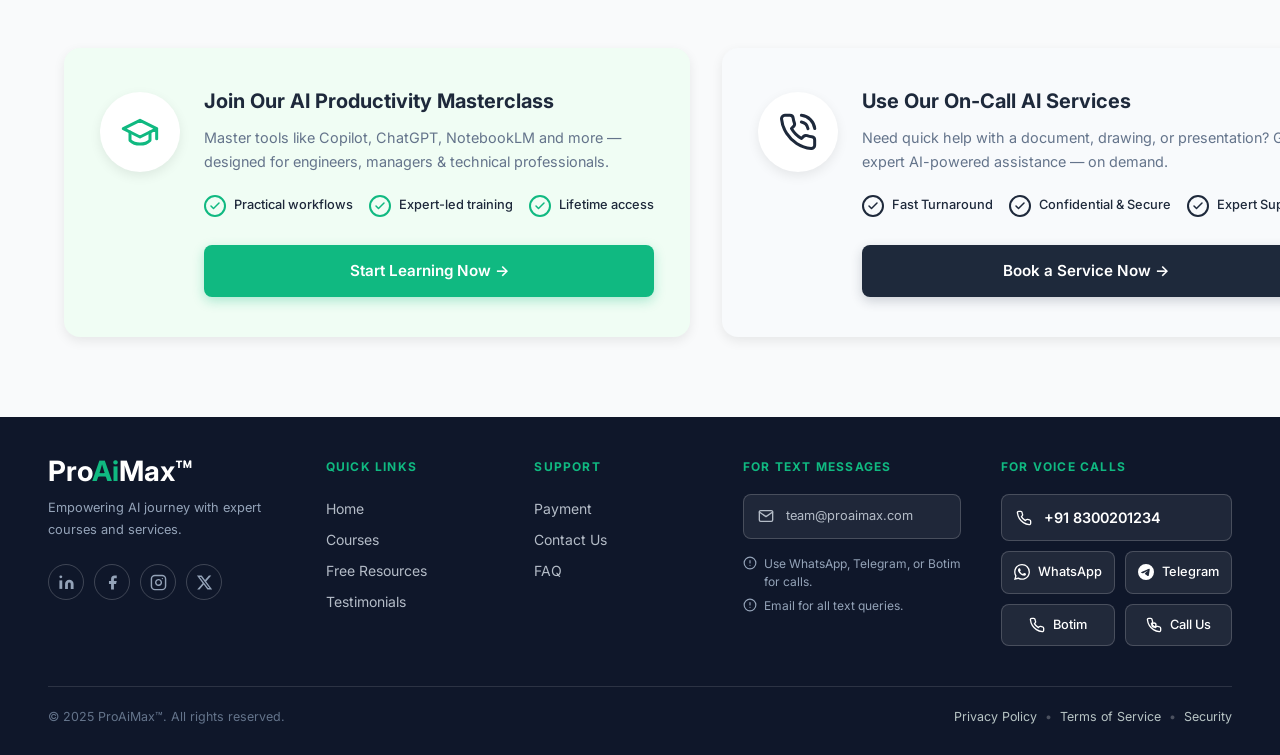
==== commit dc989faf: "remove arrows from After Learning ProAiMax column in ROI section" ====
--- a/index.html
+++ b/index.html
@@ -345,7 +345,7 @@
             </div>
             <!-- Col 3: after -->
             <div class="roi-col roi-col--after" role="cell">
-              <div class="roi-arrow" aria-hidden="true">→</div>
+
               <p class="roi-time-val roi-time-after">3–5 hours</p>
             </div>
             <!-- Col 4: saved -->
@@ -378,7 +378,7 @@
               </div>
             </div>
             <div class="roi-col roi-col--after" role="cell">
-              <div class="roi-arrow" aria-hidden="true">→</div>
+
               <p class="roi-time-val roi-time-after">30–45 minutes</p>
             </div>
             <div class="roi-col roi-col--saved" role="cell">
@@ -415,7 +415,7 @@
               </div>
             </div>
             <div class="roi-col roi-col--after" role="cell">
-              <div class="roi-arrow" aria-hidden="true">↘</div>
+
               <p class="roi-time-val roi-time-after">1 hour</p>
             </div>
             <div class="roi-col roi-col--saved" role="cell">
@@ -450,7 +450,7 @@
               </div>
             </div>
             <div class="roi-col roi-col--after" role="cell">
-              <div class="roi-arrow" aria-hidden="true">→</div>
+
               <p class="roi-time-val roi-time-after">2–3 hours</p>
             </div>
             <div class="roi-col roi-col--saved" role="cell">
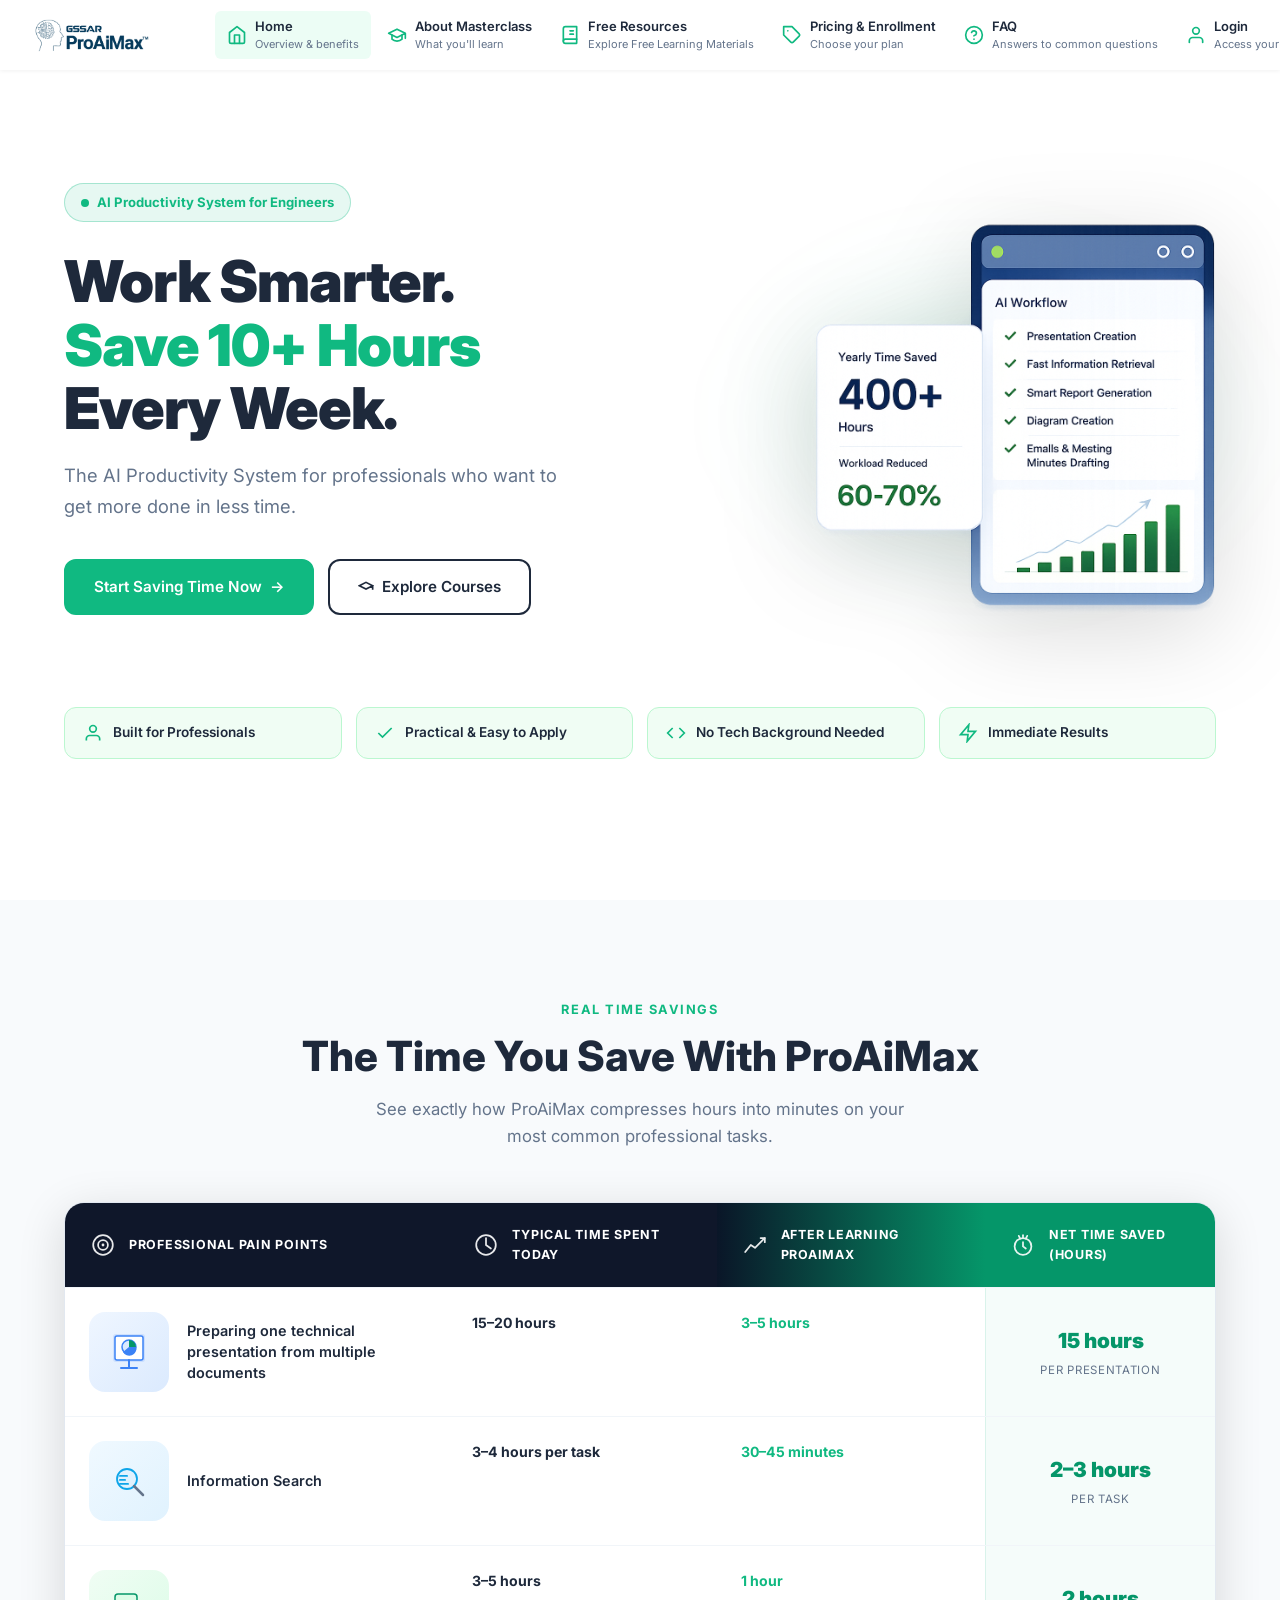
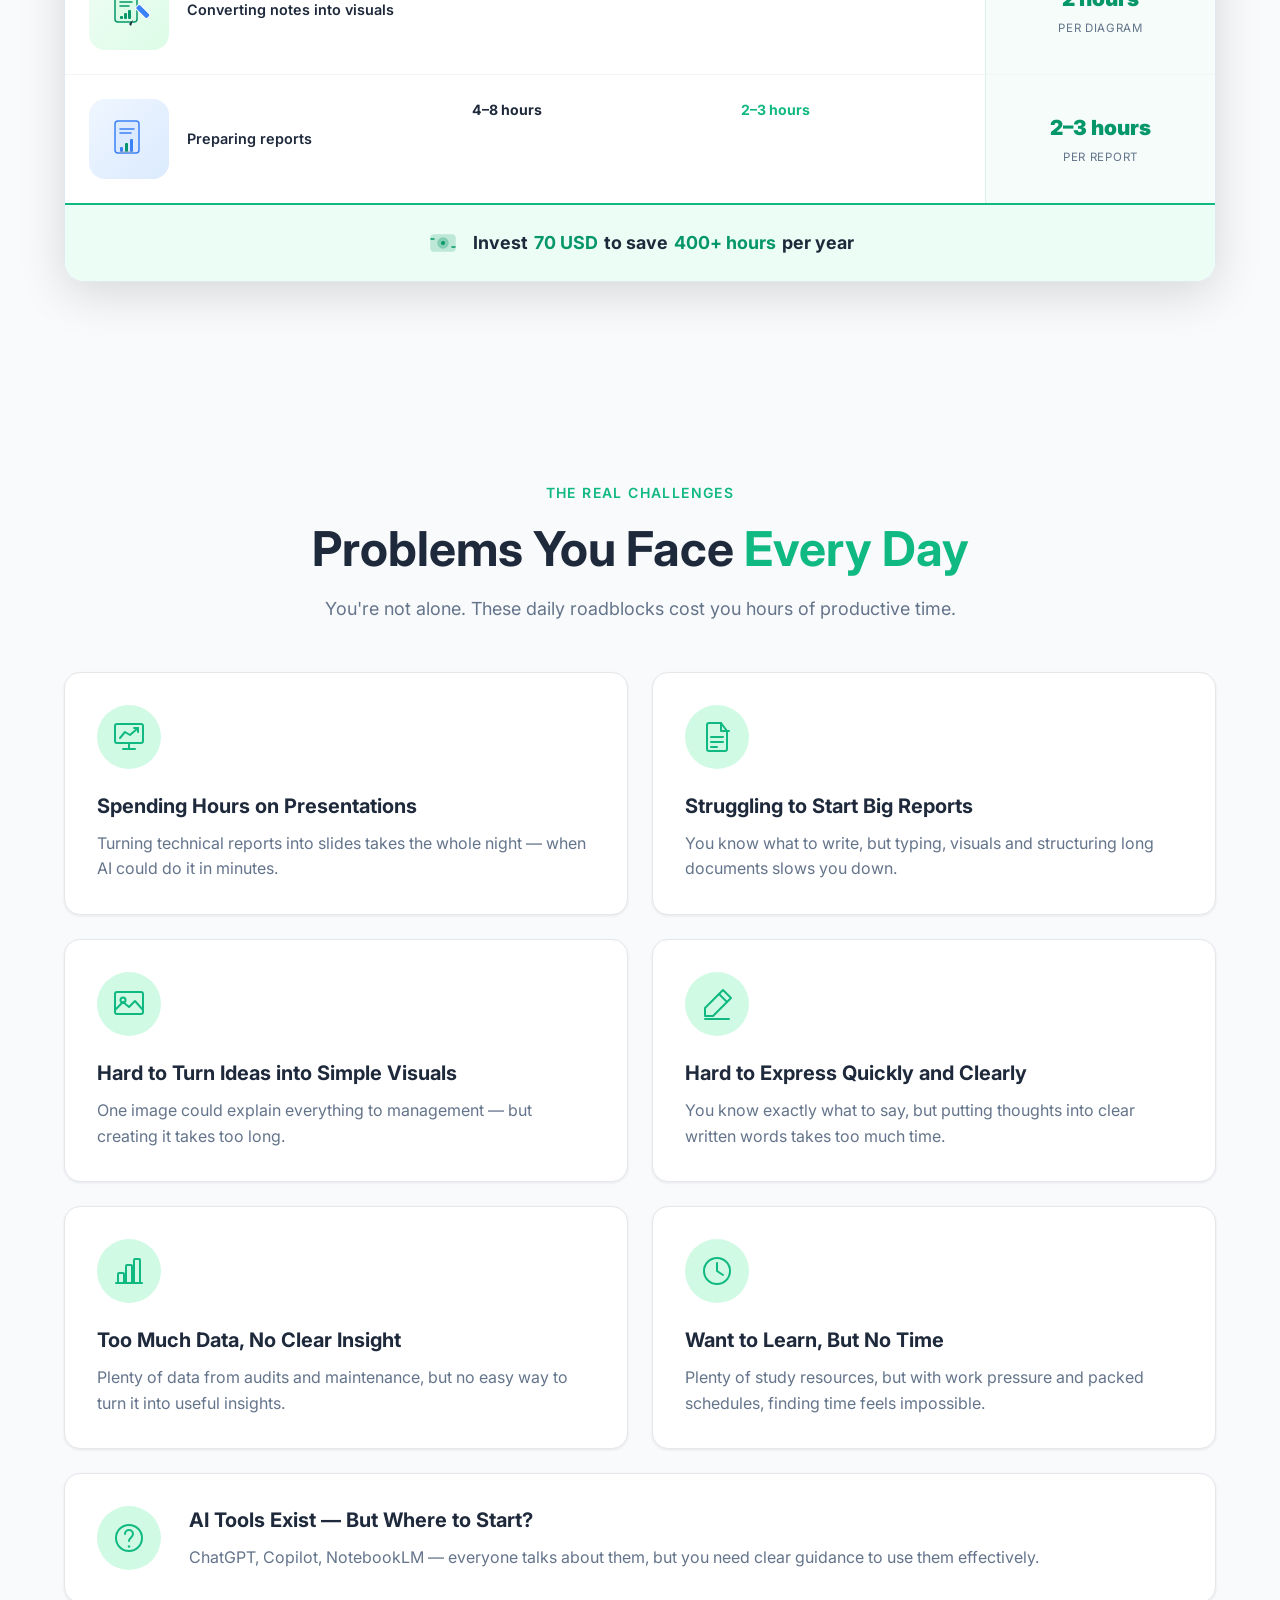
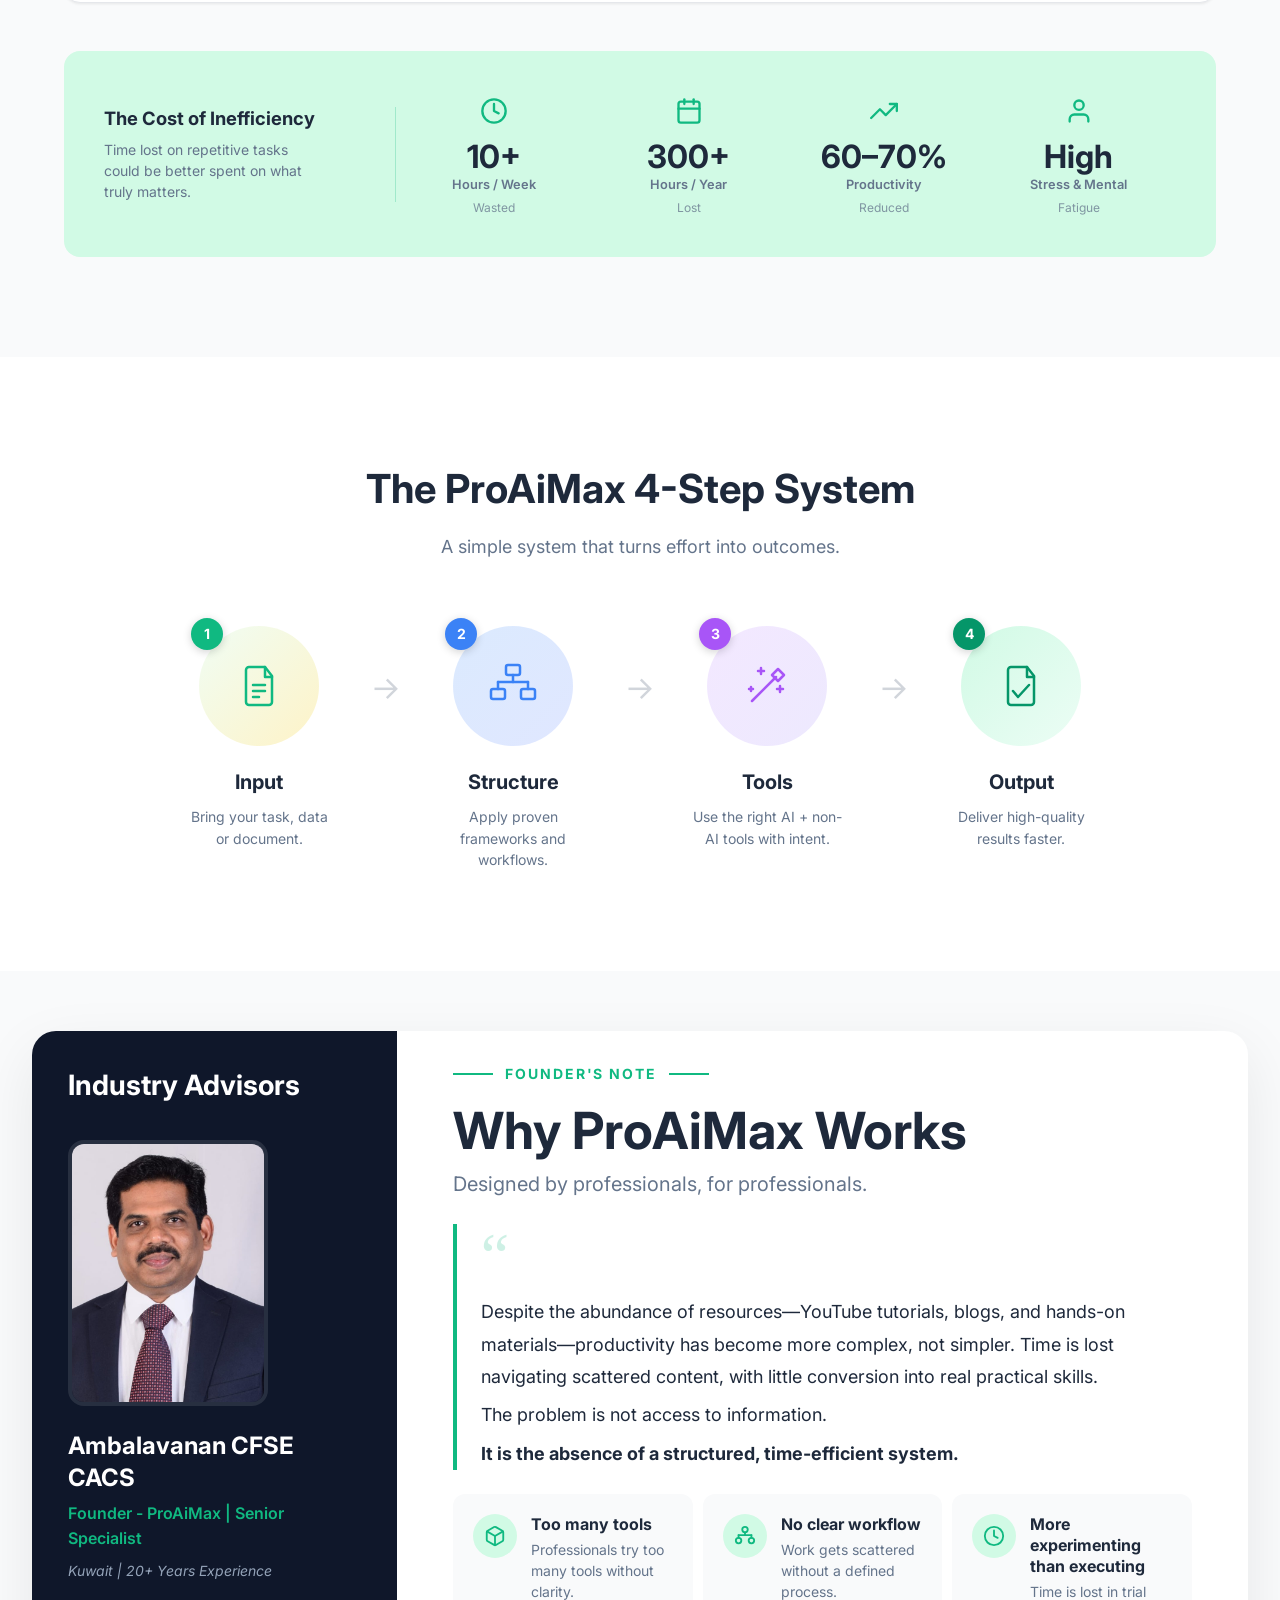
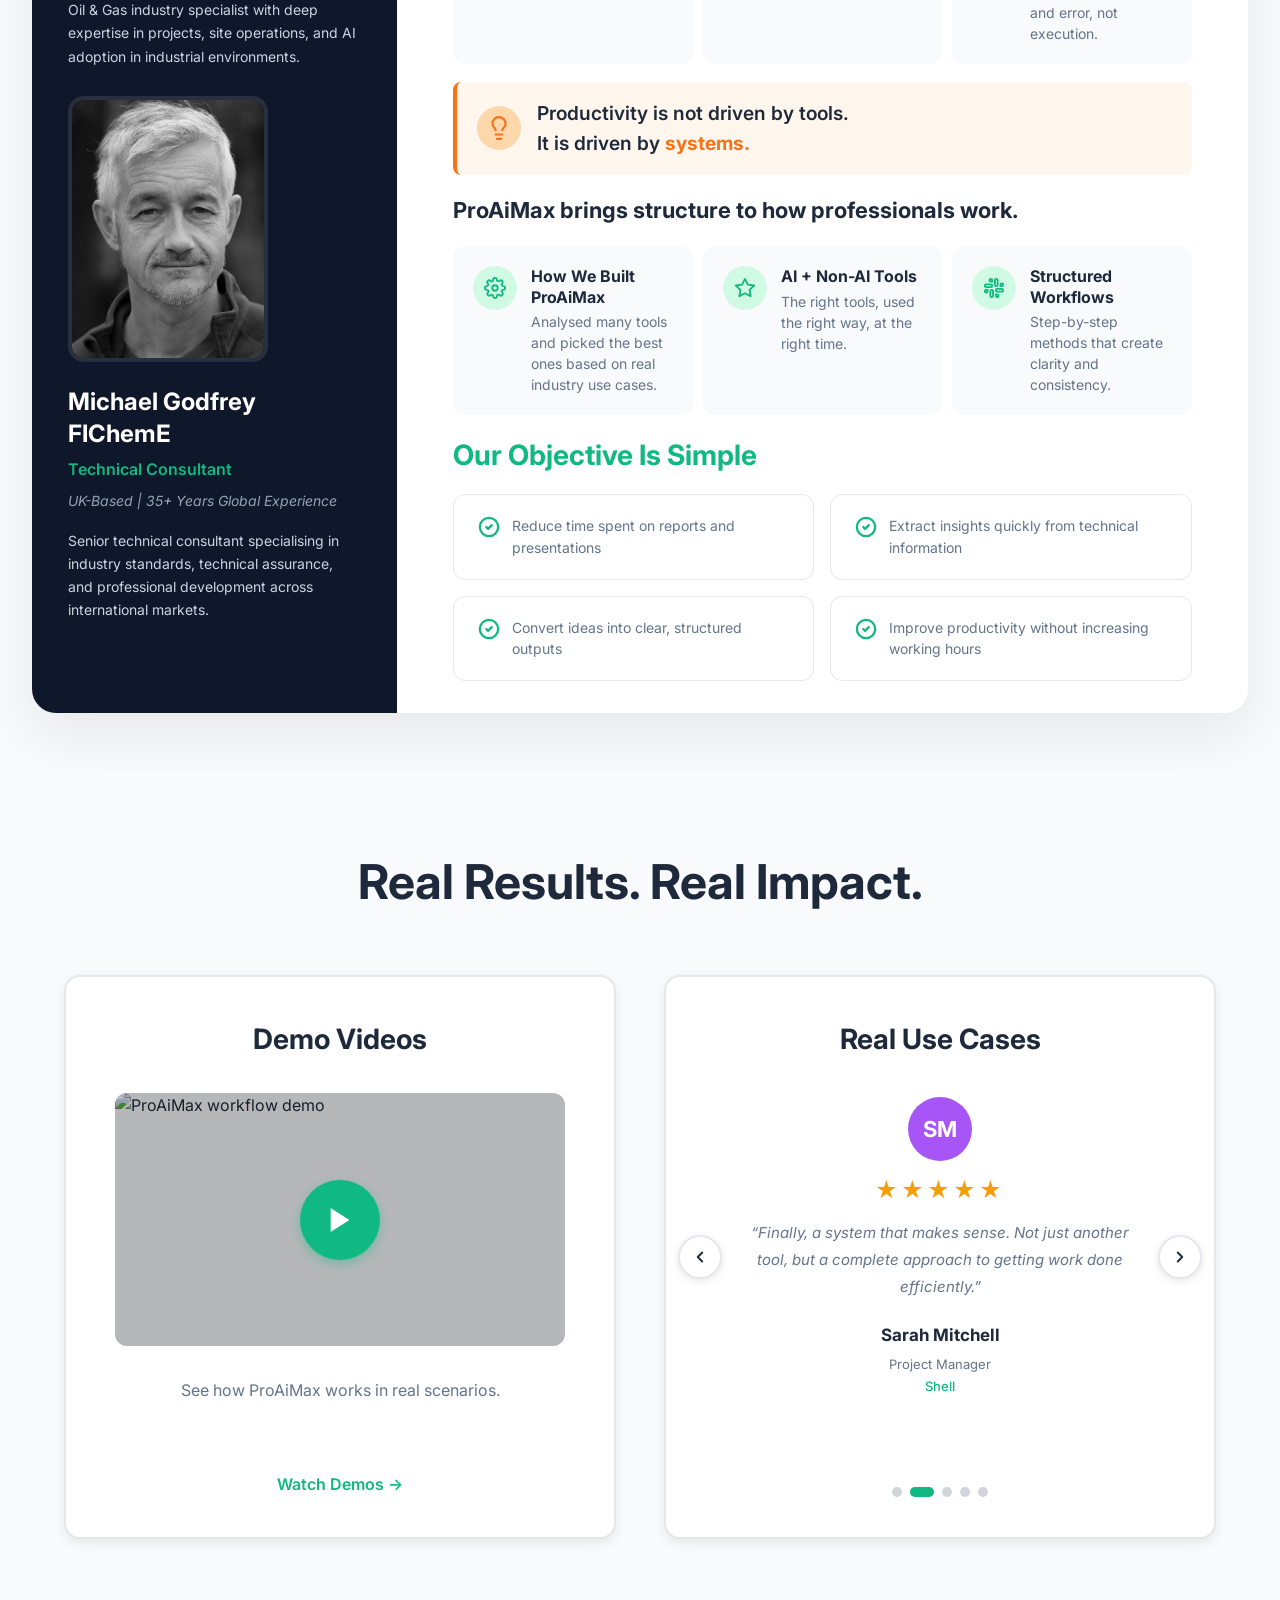
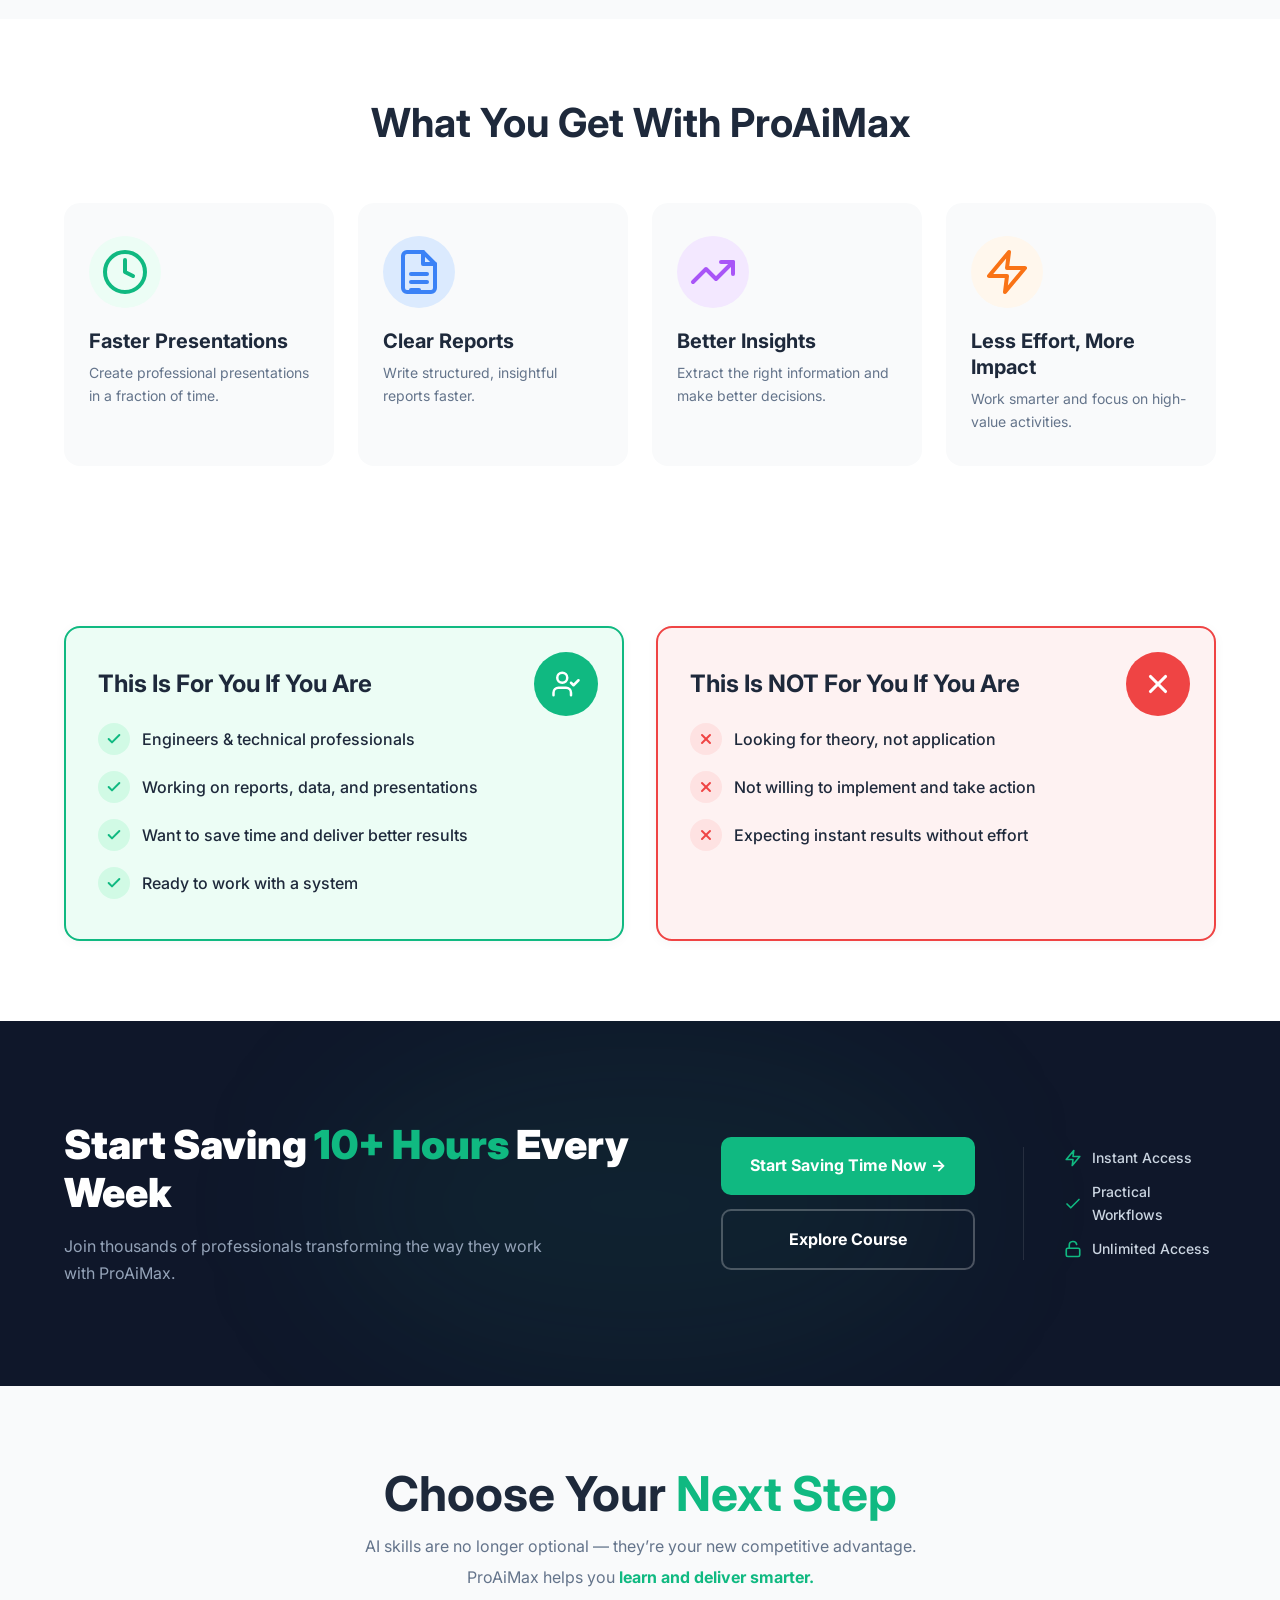
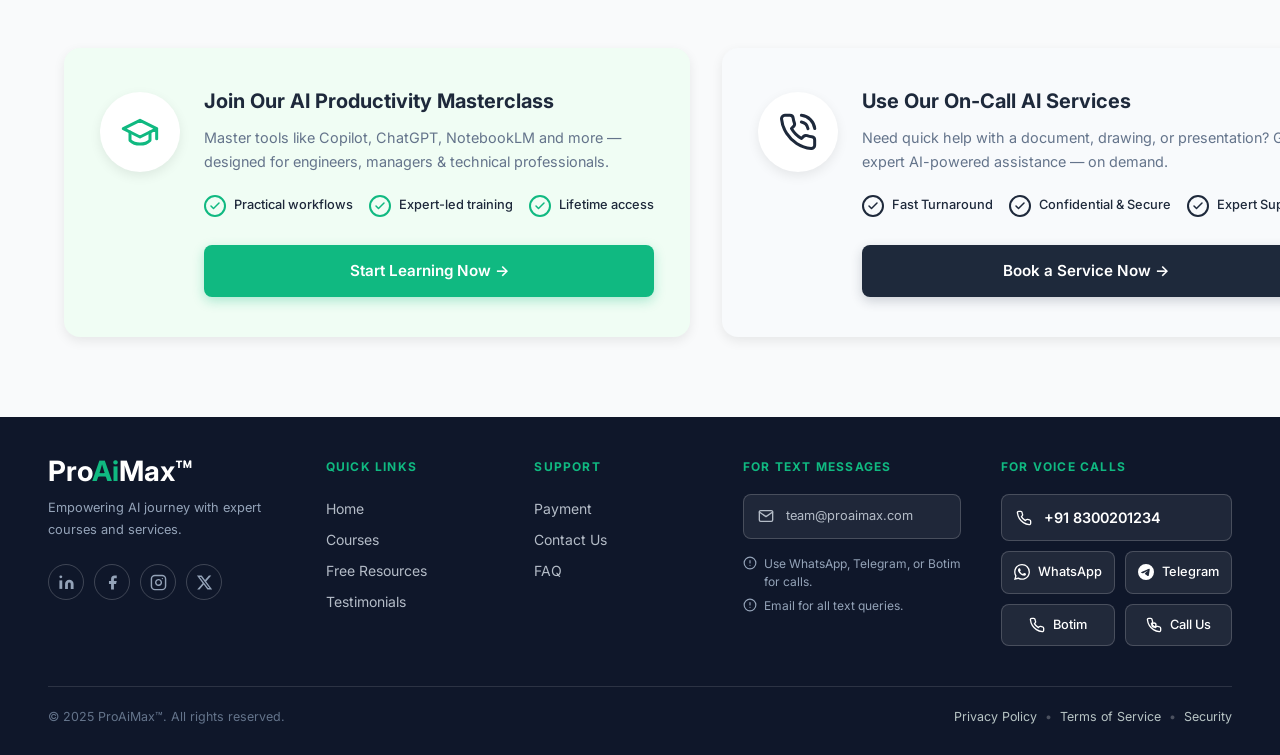
==== commit ed350ed5: "remove progress bars from Typical Time Spent column in ROI section" ====
--- a/index.html
+++ b/index.html
@@ -337,11 +337,6 @@
             <!-- Col 2: before -->
             <div class="roi-col roi-col--before" role="cell">
               <p class="roi-time-val">15–20 hours</p>
-              <div class="roi-bar-wrap" aria-label="Progress bar showing time reduction">
-                <div class="roi-bar-track">
-                  <div class="roi-bar-fill" data-width="25" style="width:0%"></div>
-                </div>
-              </div>
             </div>
             <!-- Col 3: after -->
             <div class="roi-col roi-col--after" role="cell">
@@ -371,11 +366,6 @@
             </div>
             <div class="roi-col roi-col--before" role="cell">
               <p class="roi-time-val">3–4 hours per task</p>
-              <div class="roi-bar-wrap" aria-label="Progress bar showing time reduction">
-                <div class="roi-bar-track">
-                  <div class="roi-bar-fill" data-width="15" style="width:0%"></div>
-                </div>
-              </div>
             </div>
             <div class="roi-col roi-col--after" role="cell">
 
@@ -408,11 +398,6 @@
             </div>
             <div class="roi-col roi-col--before" role="cell">
               <p class="roi-time-val">3–5 hours</p>
-              <div class="roi-bar-wrap" aria-label="Progress bar showing time reduction">
-                <div class="roi-bar-track">
-                  <div class="roi-bar-fill" data-width="20" style="width:0%"></div>
-                </div>
-              </div>
             </div>
             <div class="roi-col roi-col--after" role="cell">
 
@@ -443,11 +428,6 @@
             </div>
             <div class="roi-col roi-col--before" role="cell">
               <p class="roi-time-val">4–8 hours</p>
-              <div class="roi-bar-wrap" aria-label="Progress bar showing time reduction">
-                <div class="roi-bar-track">
-                  <div class="roi-bar-fill" data-width="35" style="width:0%"></div>
-                </div>
-              </div>
             </div>
             <div class="roi-col roi-col--after" role="cell">
 
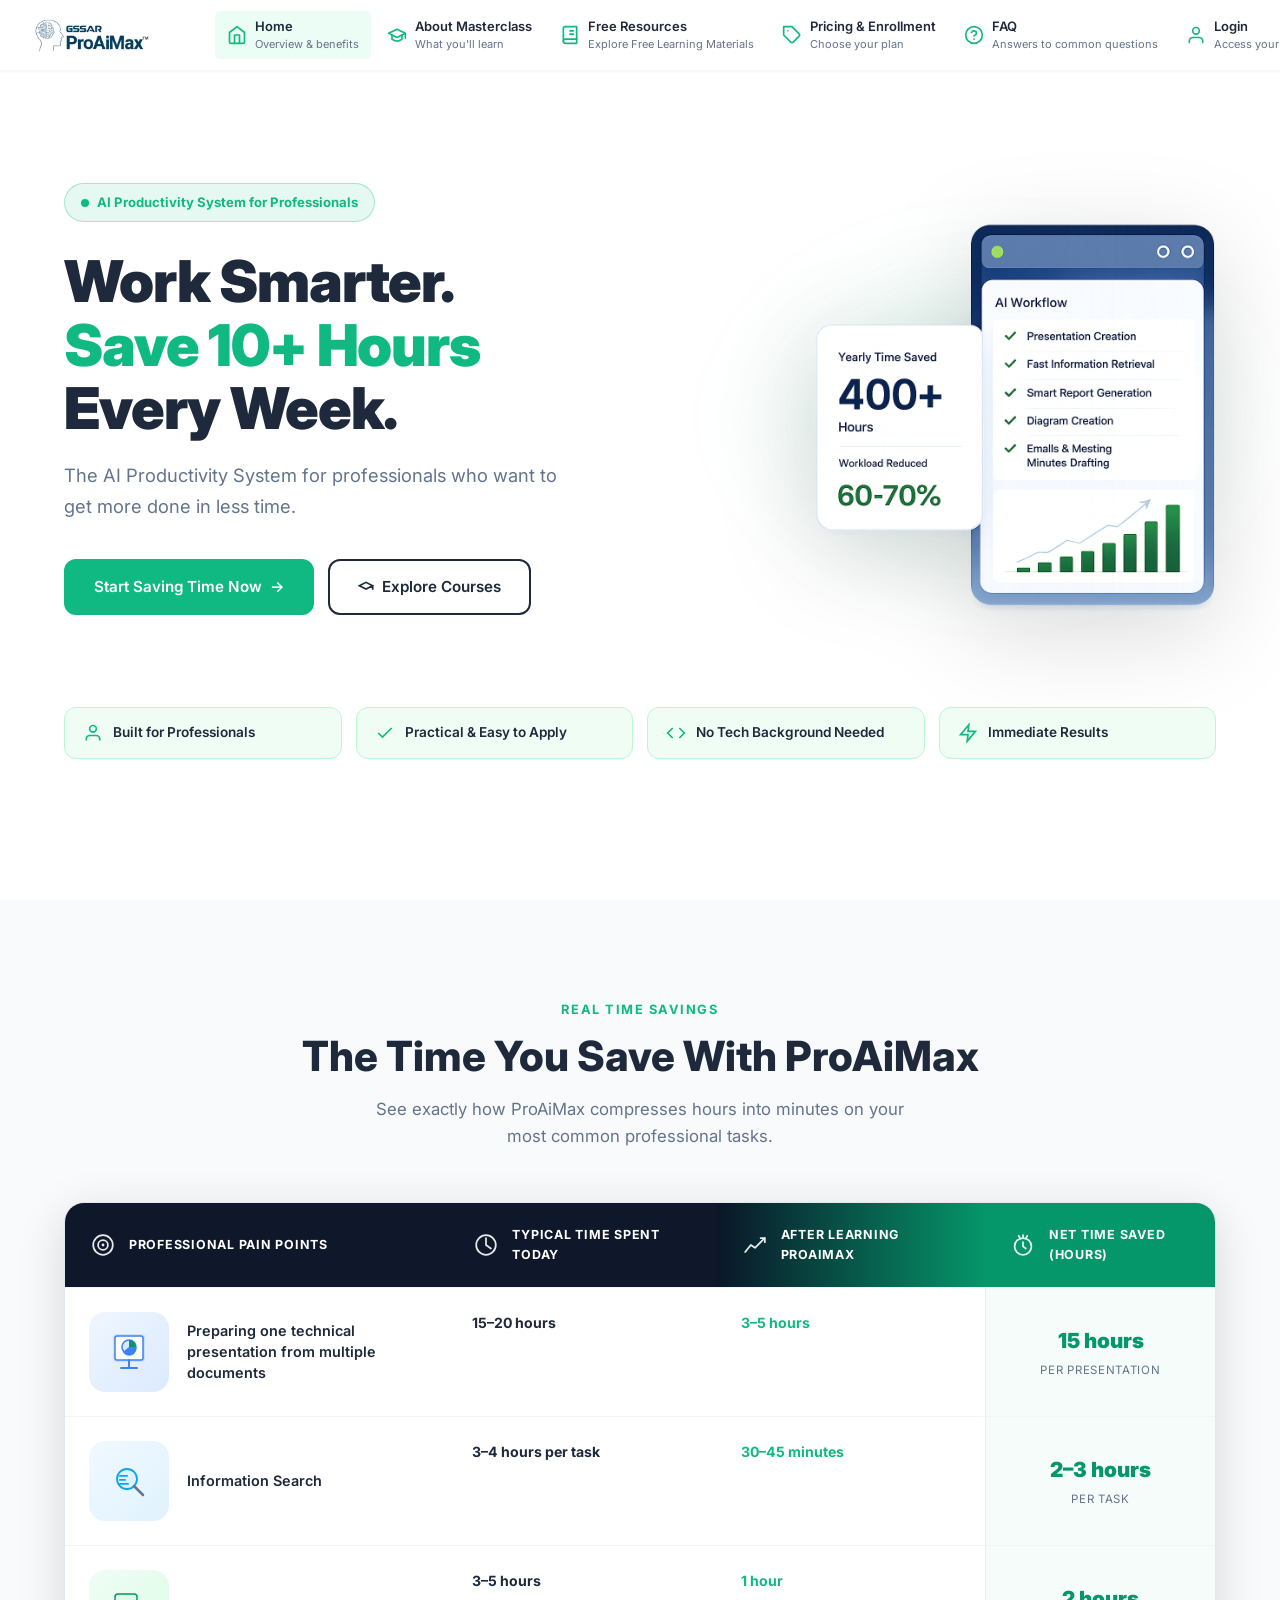
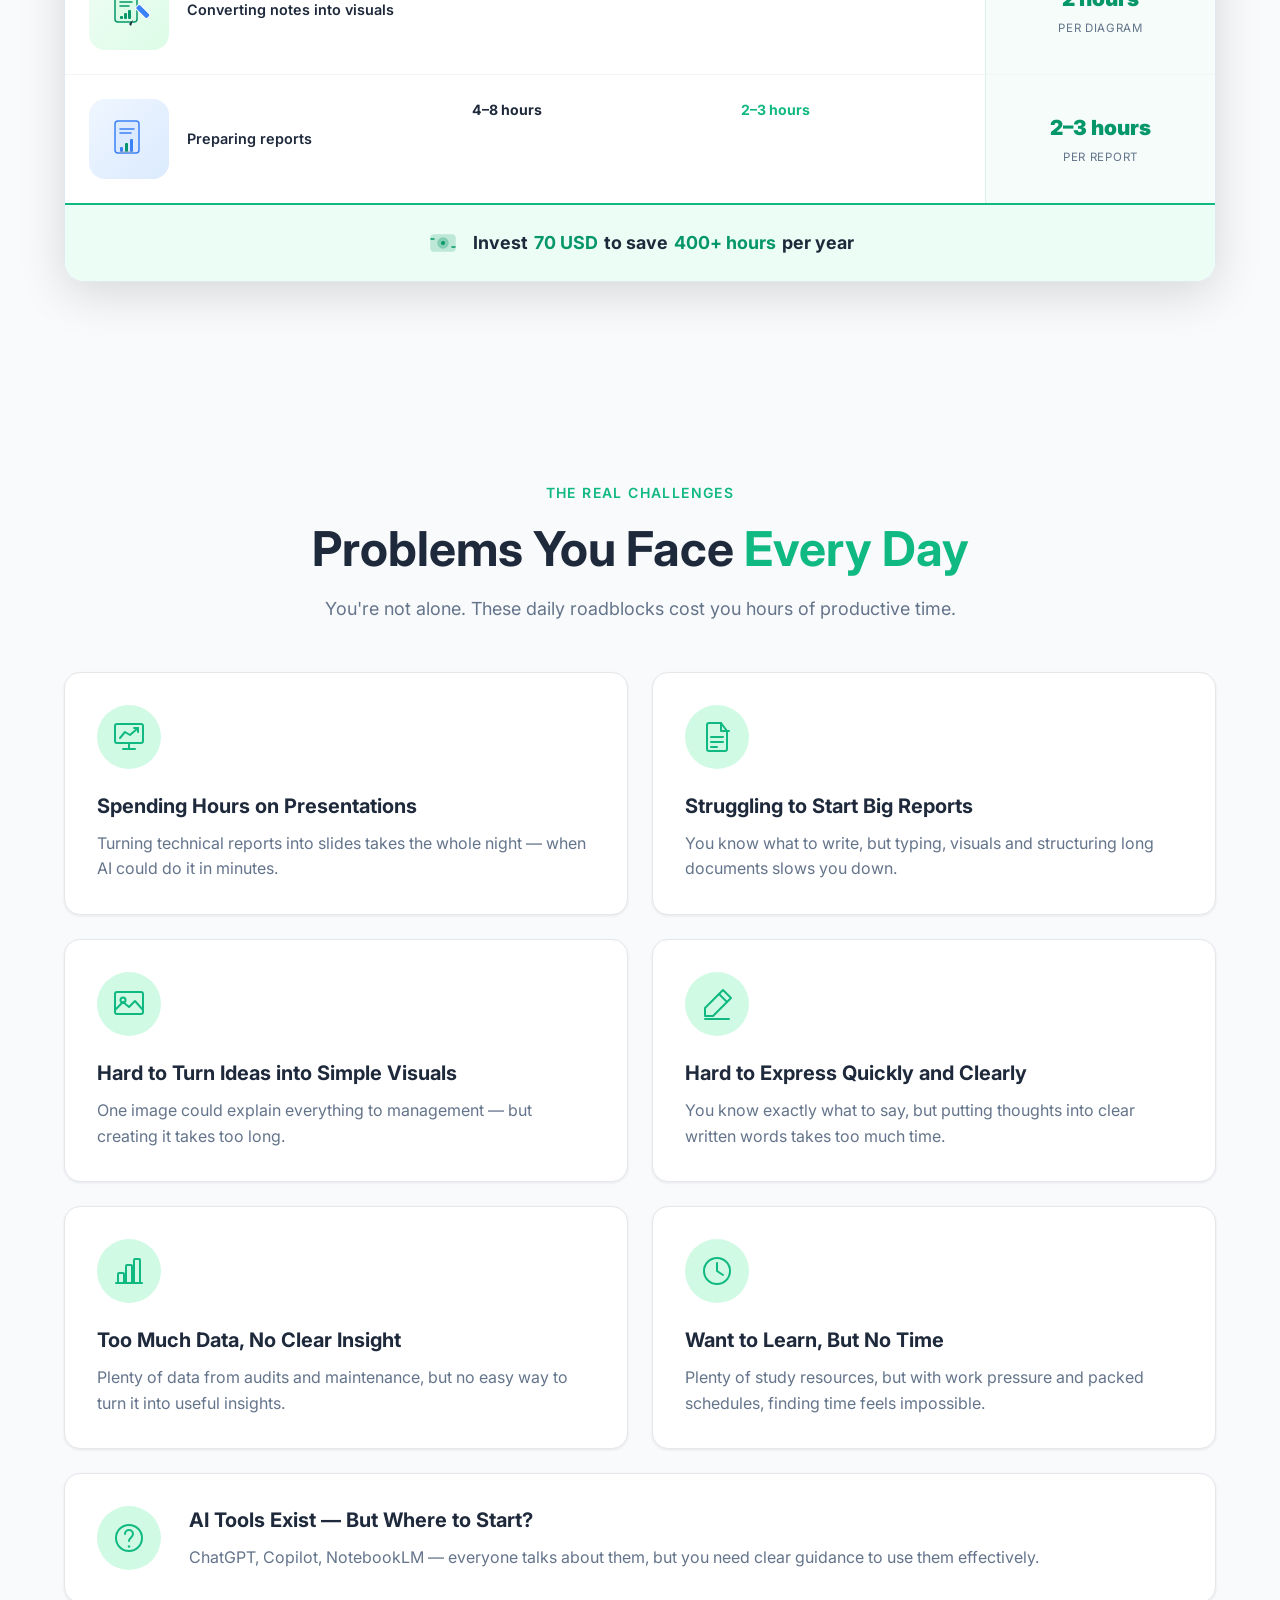
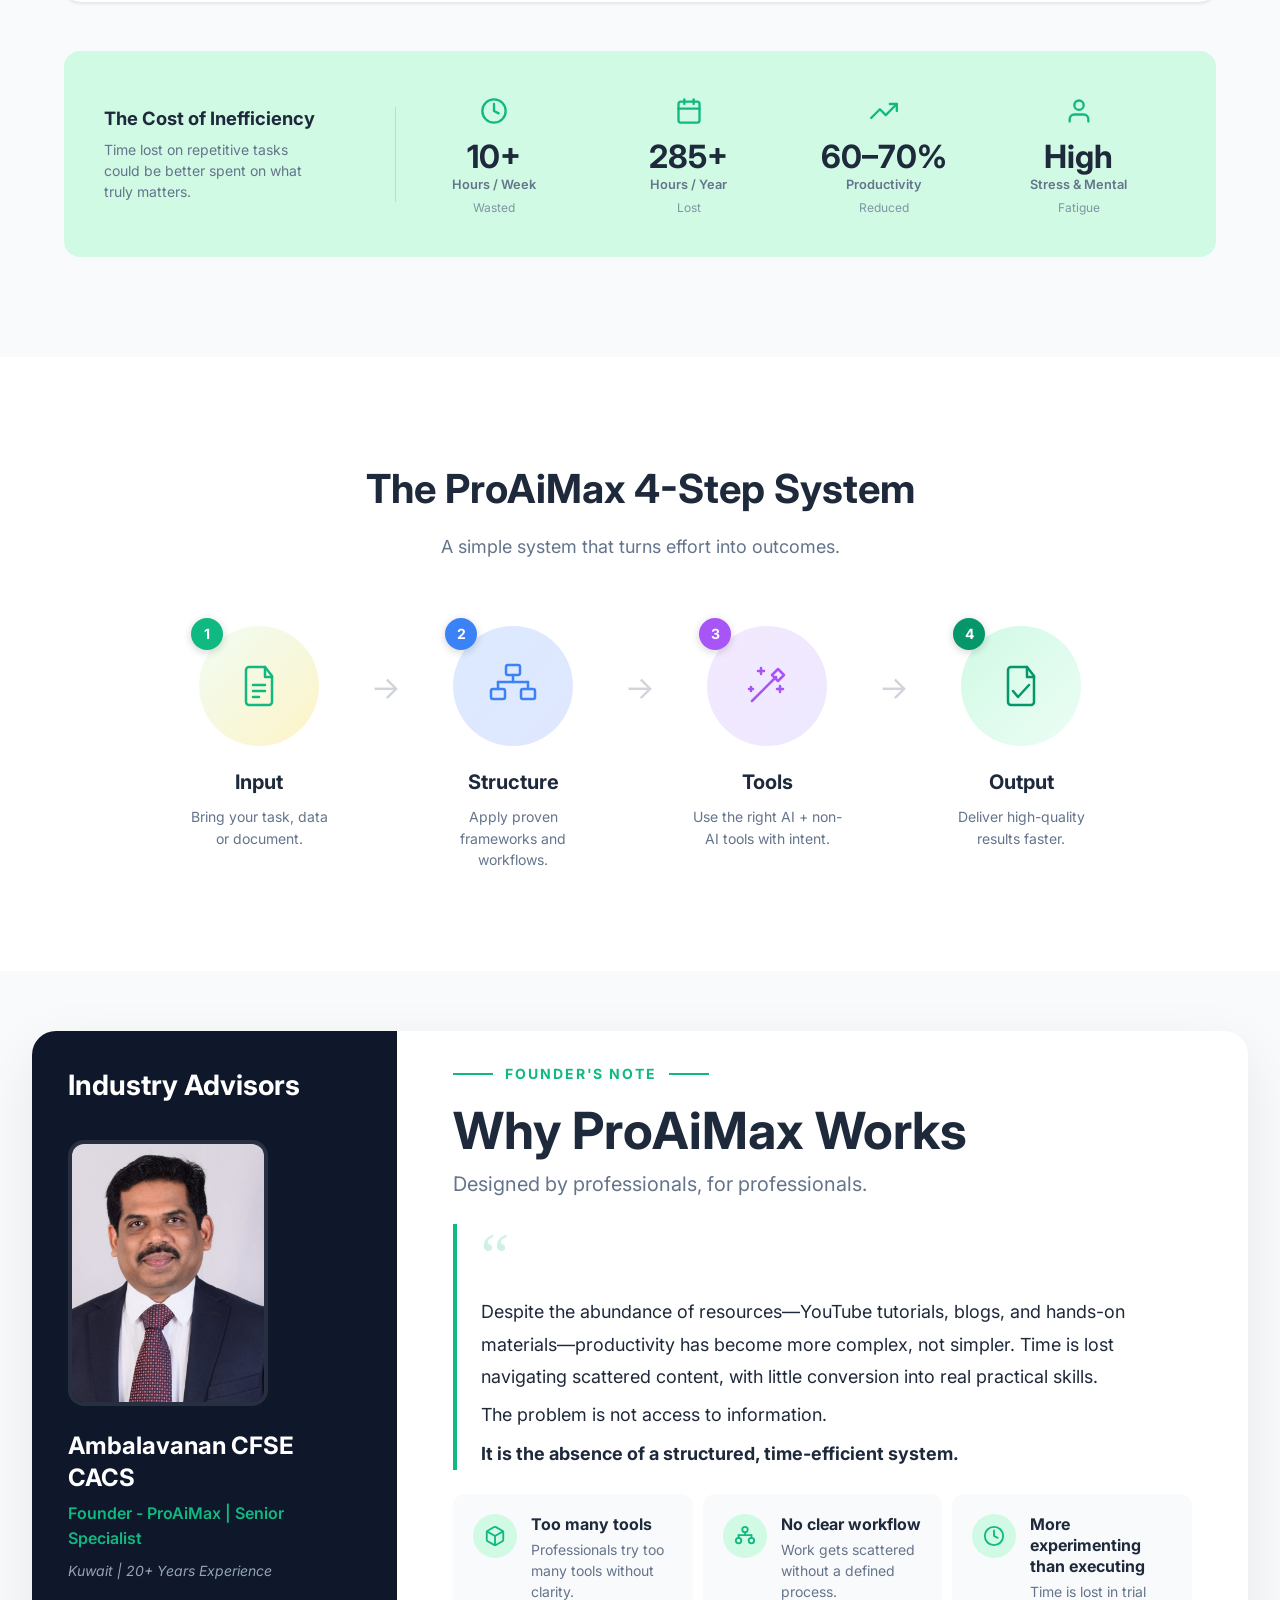
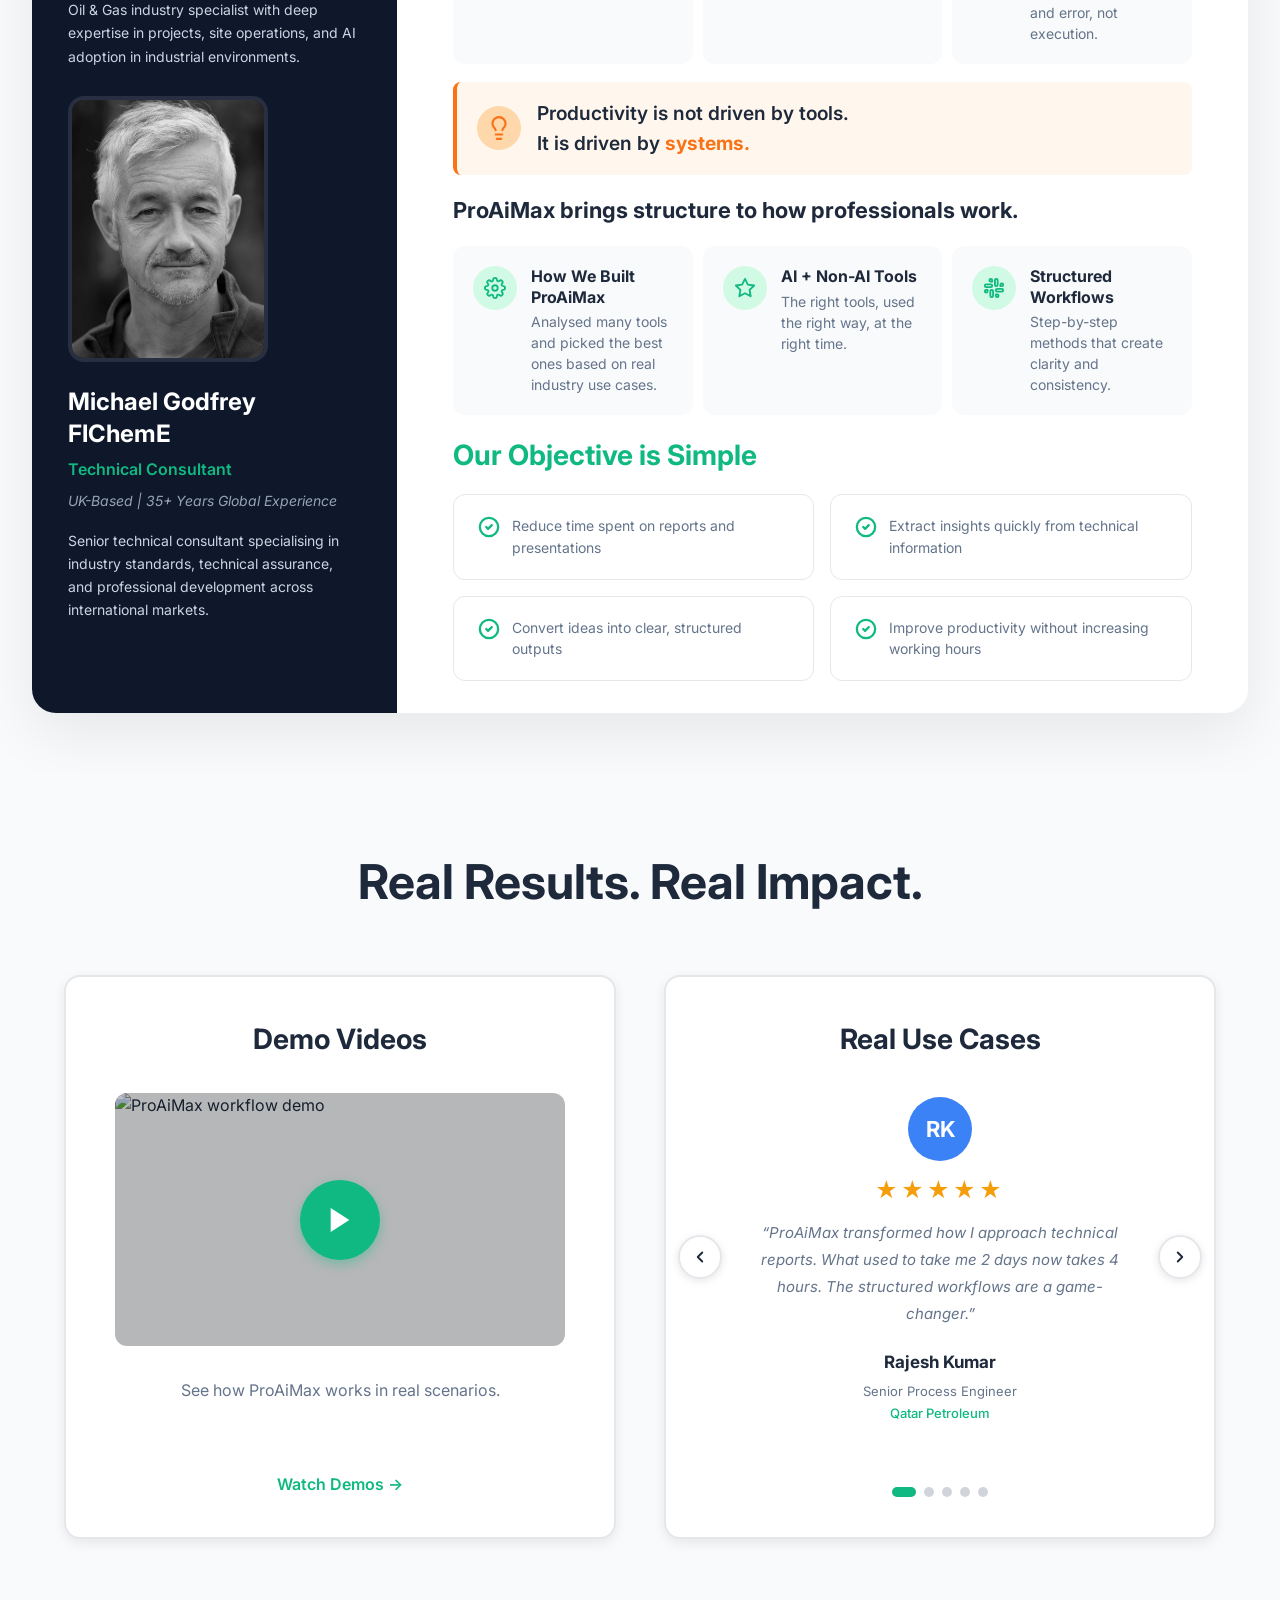
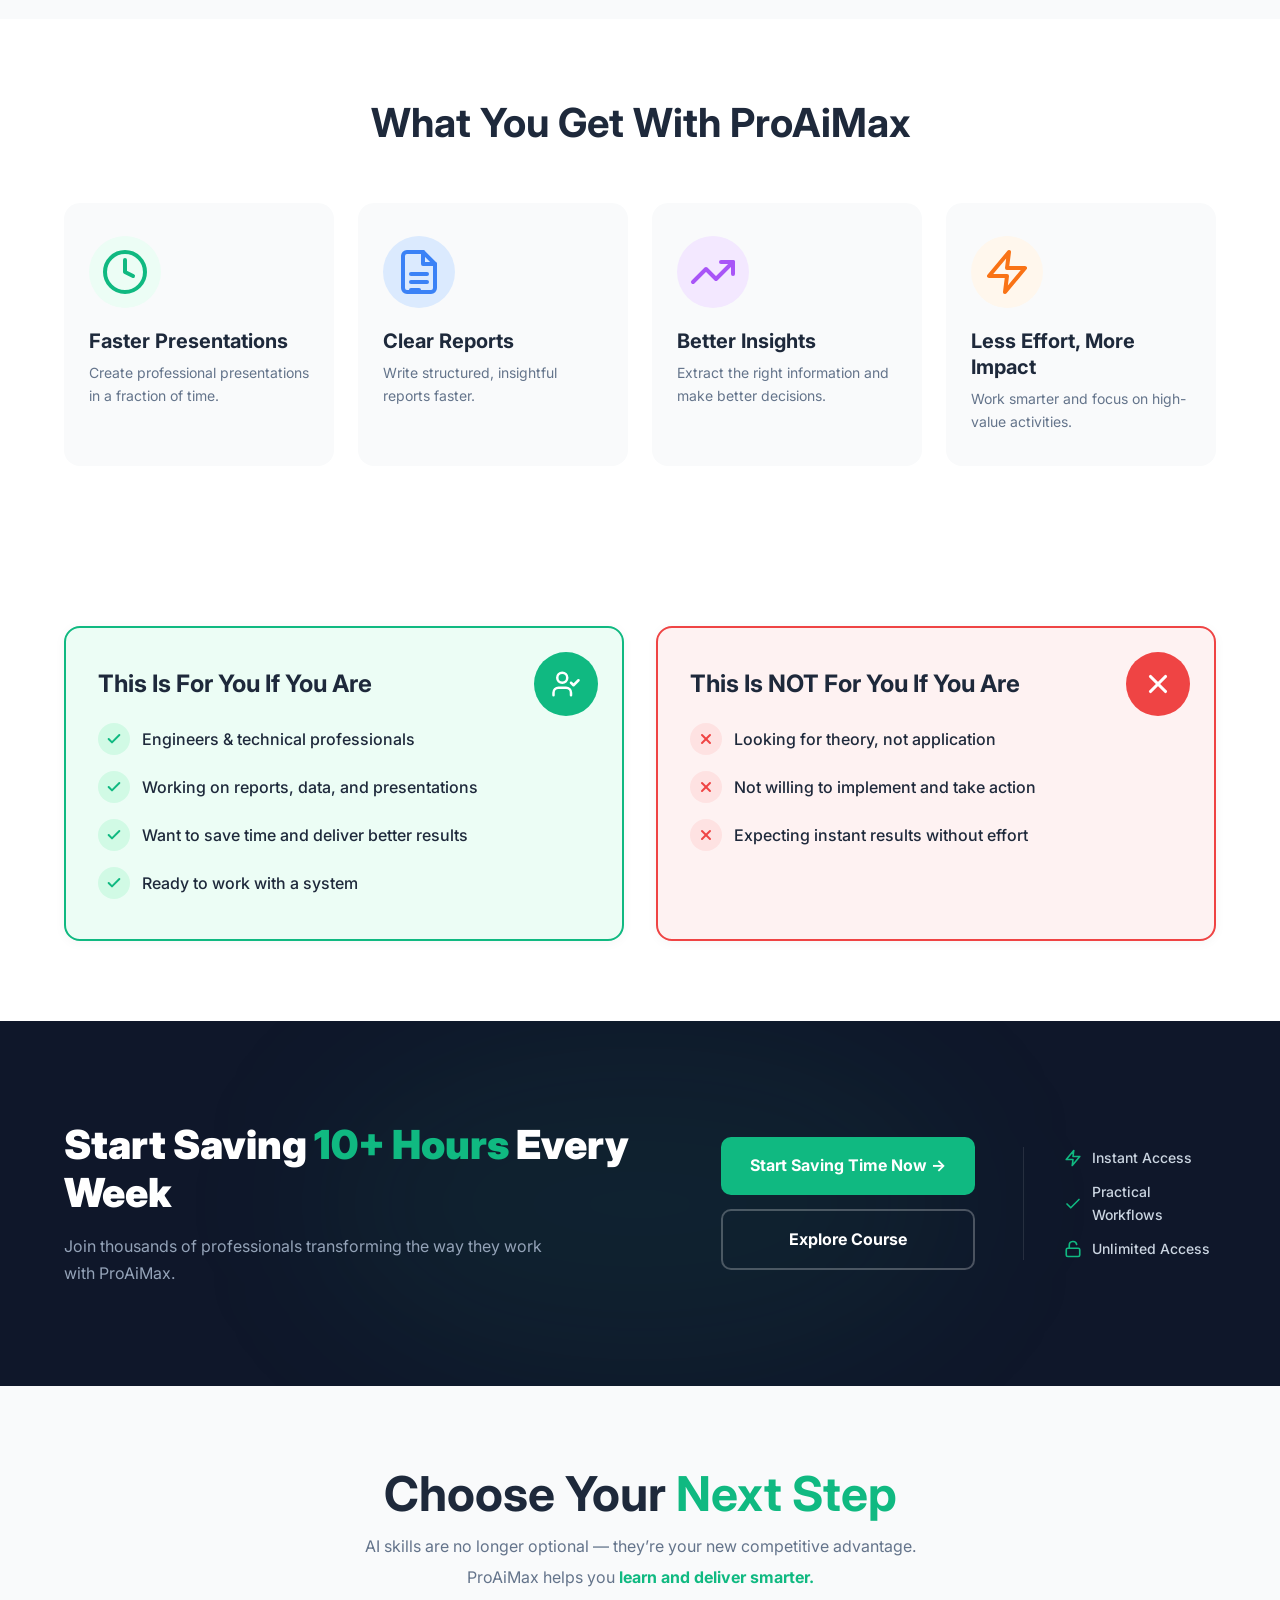
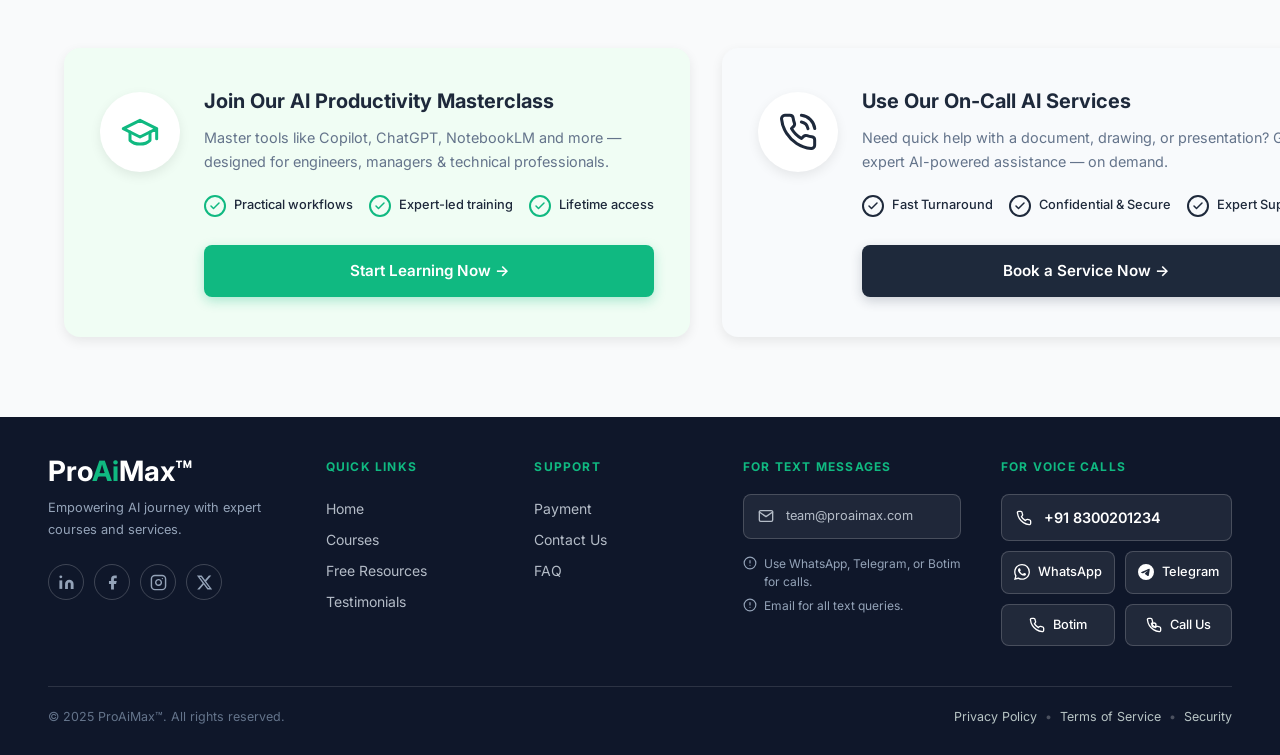
==== commit a6f102ab: "minor text updates in hero and founder section" ====
--- a/index.html
+++ b/index.html
@@ -200,7 +200,7 @@
         <div class="hero-left fade-in-left">
           <div class="hero-badge">
             <span class="badge-dot"></span>
-            AI Productivity System for Engineers
+            AI Productivity System for Professionals
           </div>
 
           <h1 class="hero-headline">
@@ -930,7 +930,7 @@
           </div><!-- /fn-cards (value) -->
 
           <!-- Objectives -->
-          <h3 class="fn-obj-heading">Our Objective Is Simple</h3>
+          <h3 class="fn-obj-heading">Our Objective is Simple</h3>
 
           <div class="fn-obj-grid stagger-reveal">
 
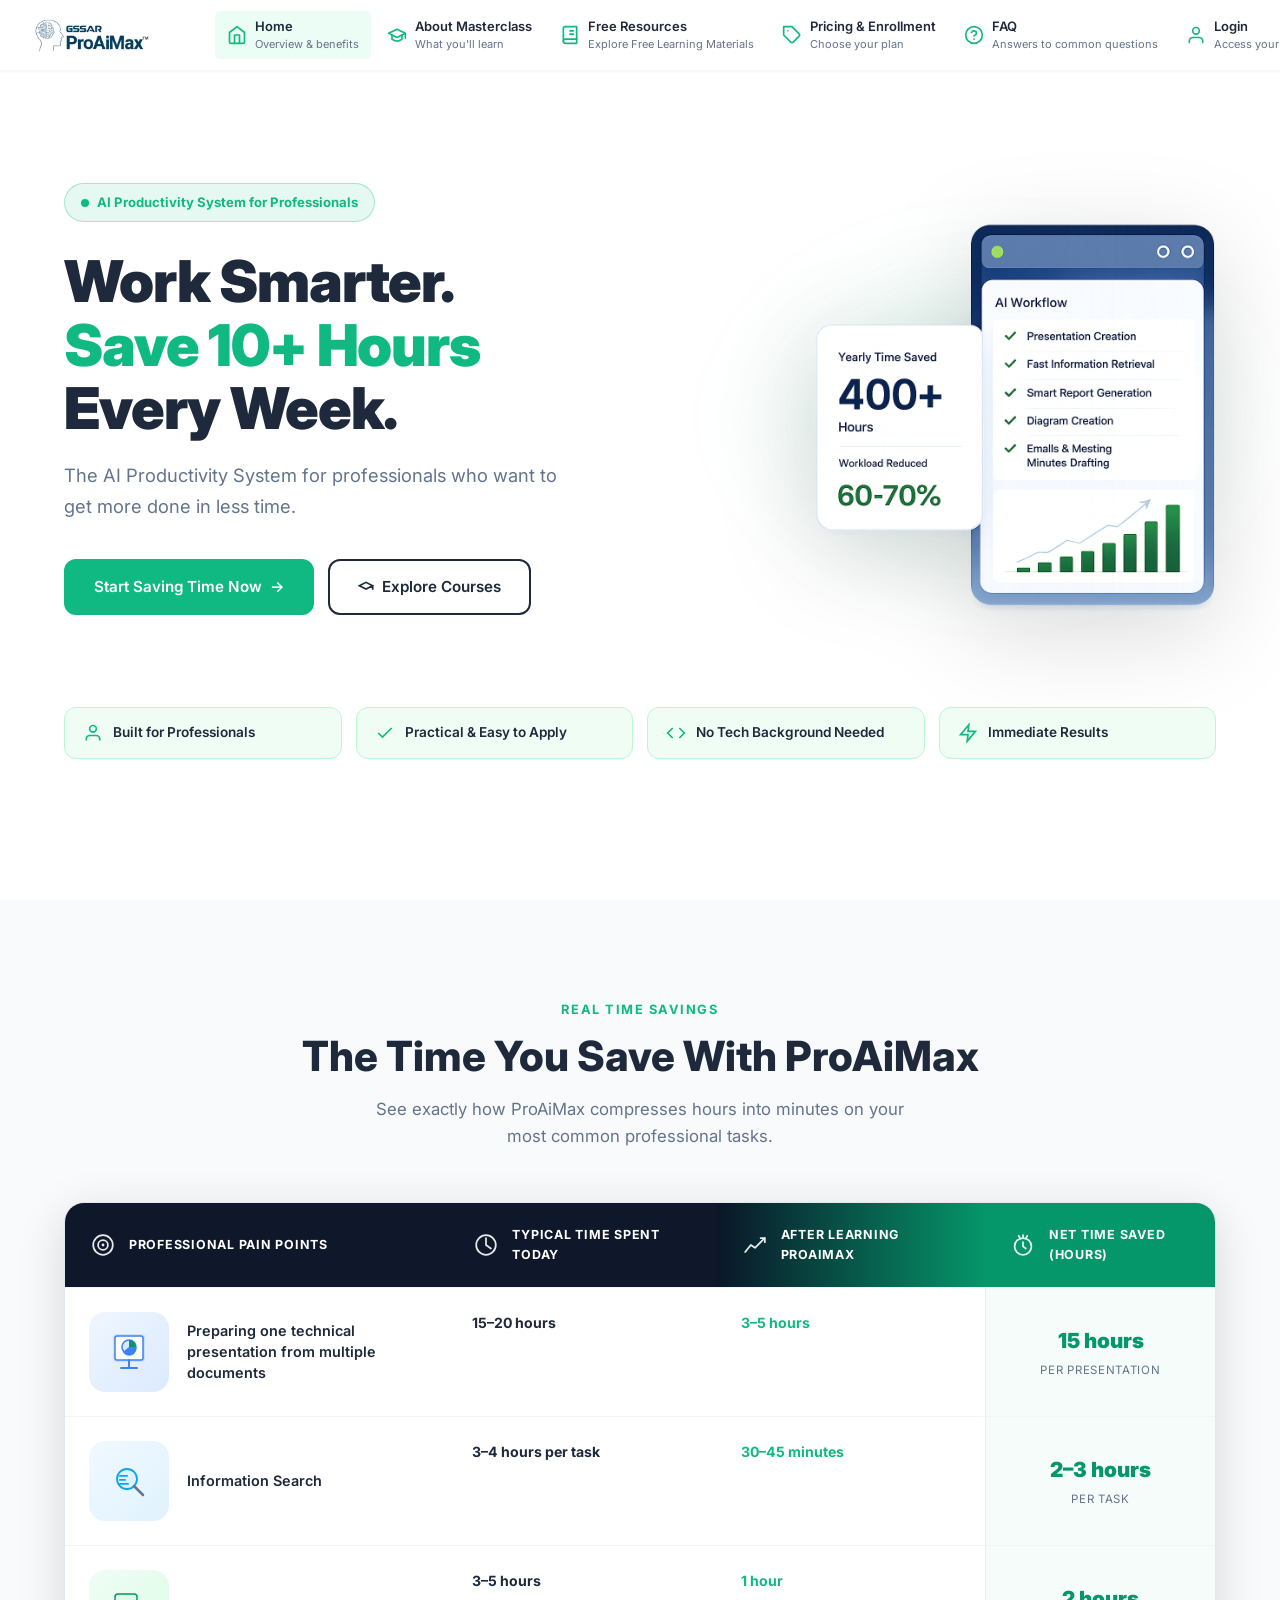
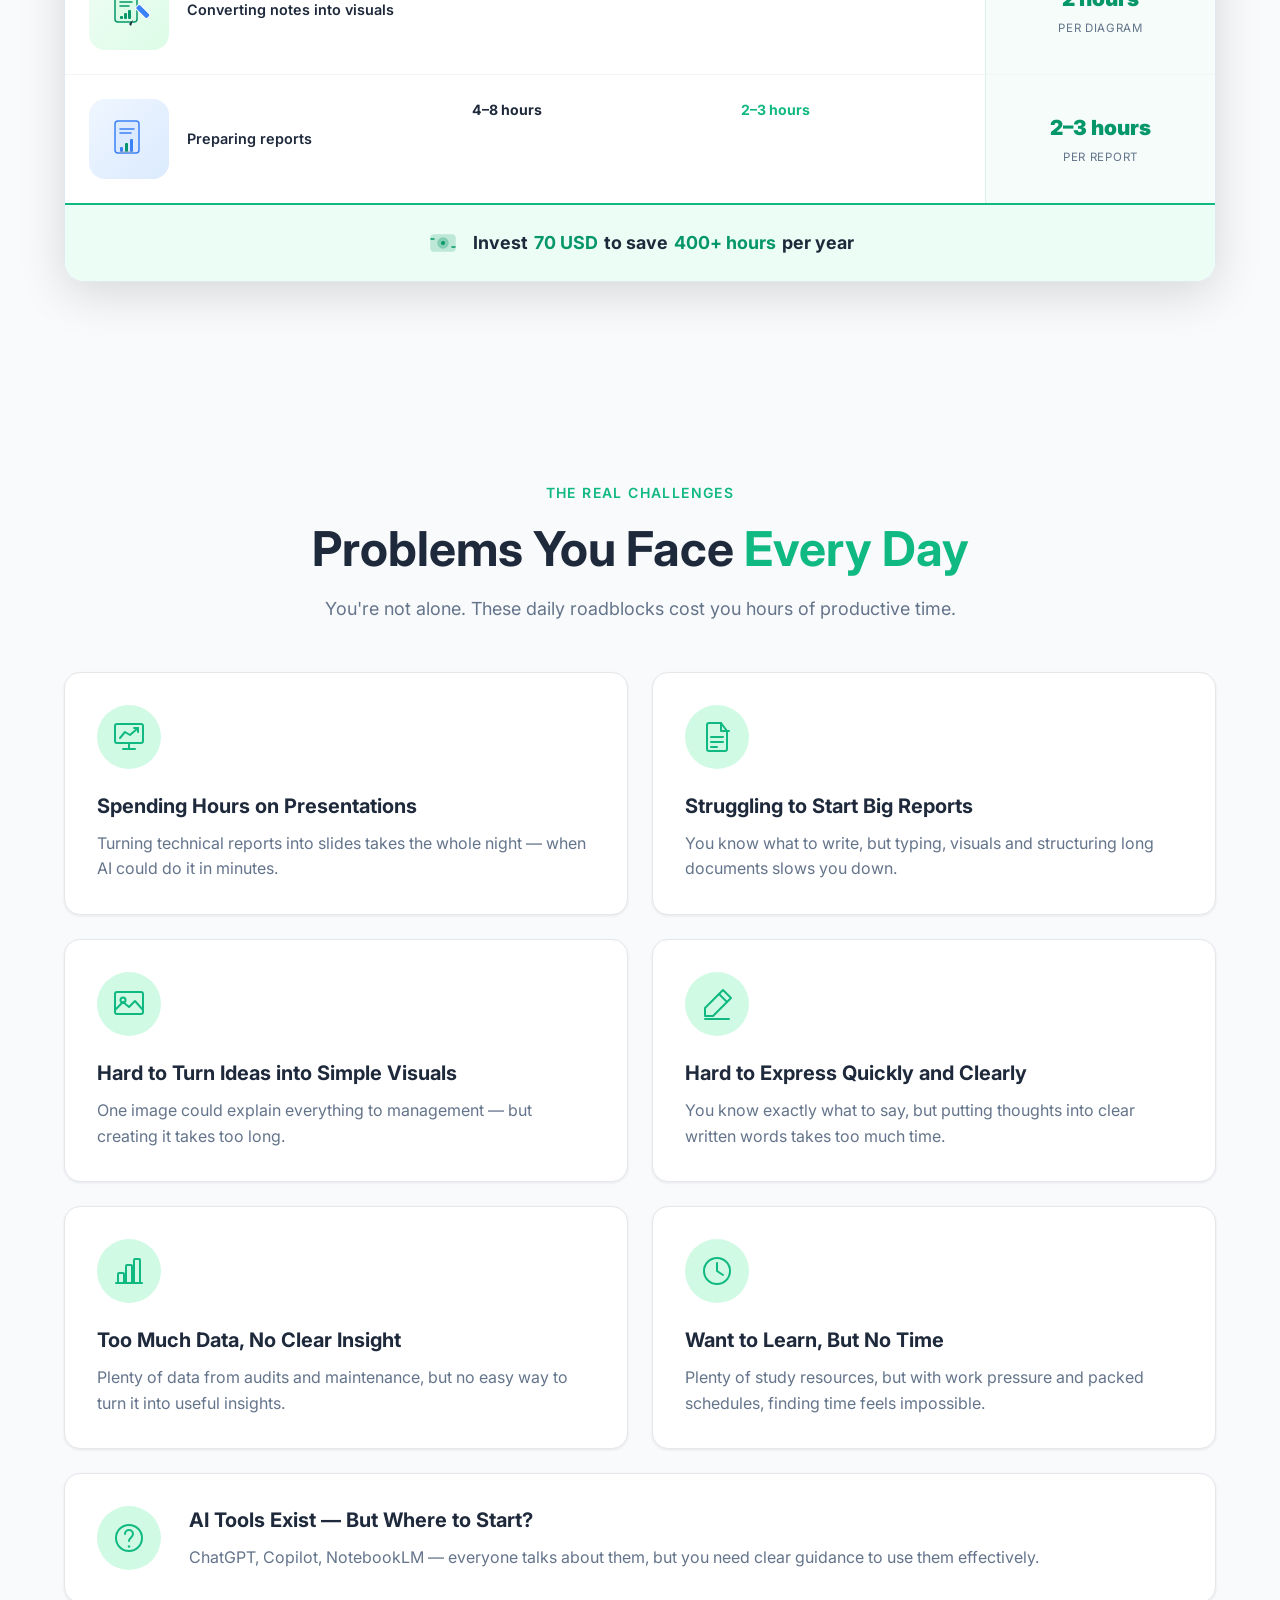
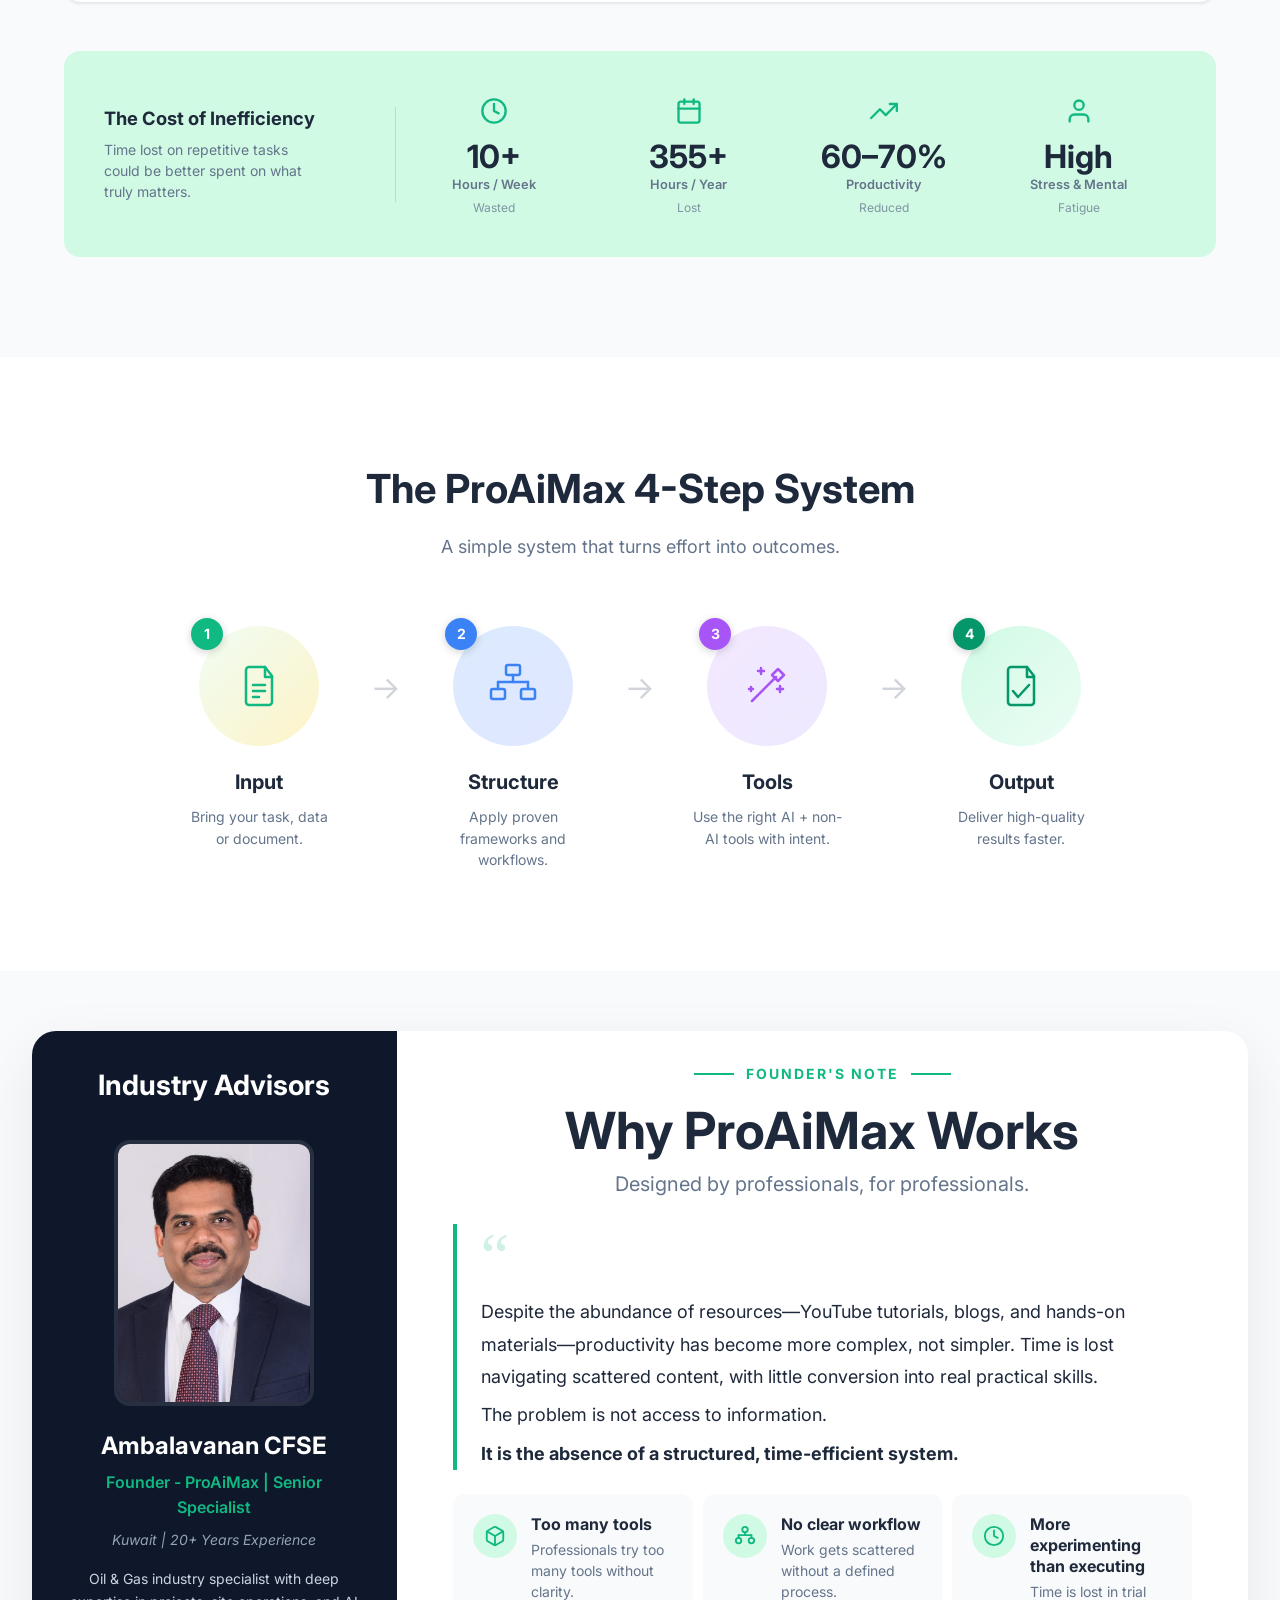
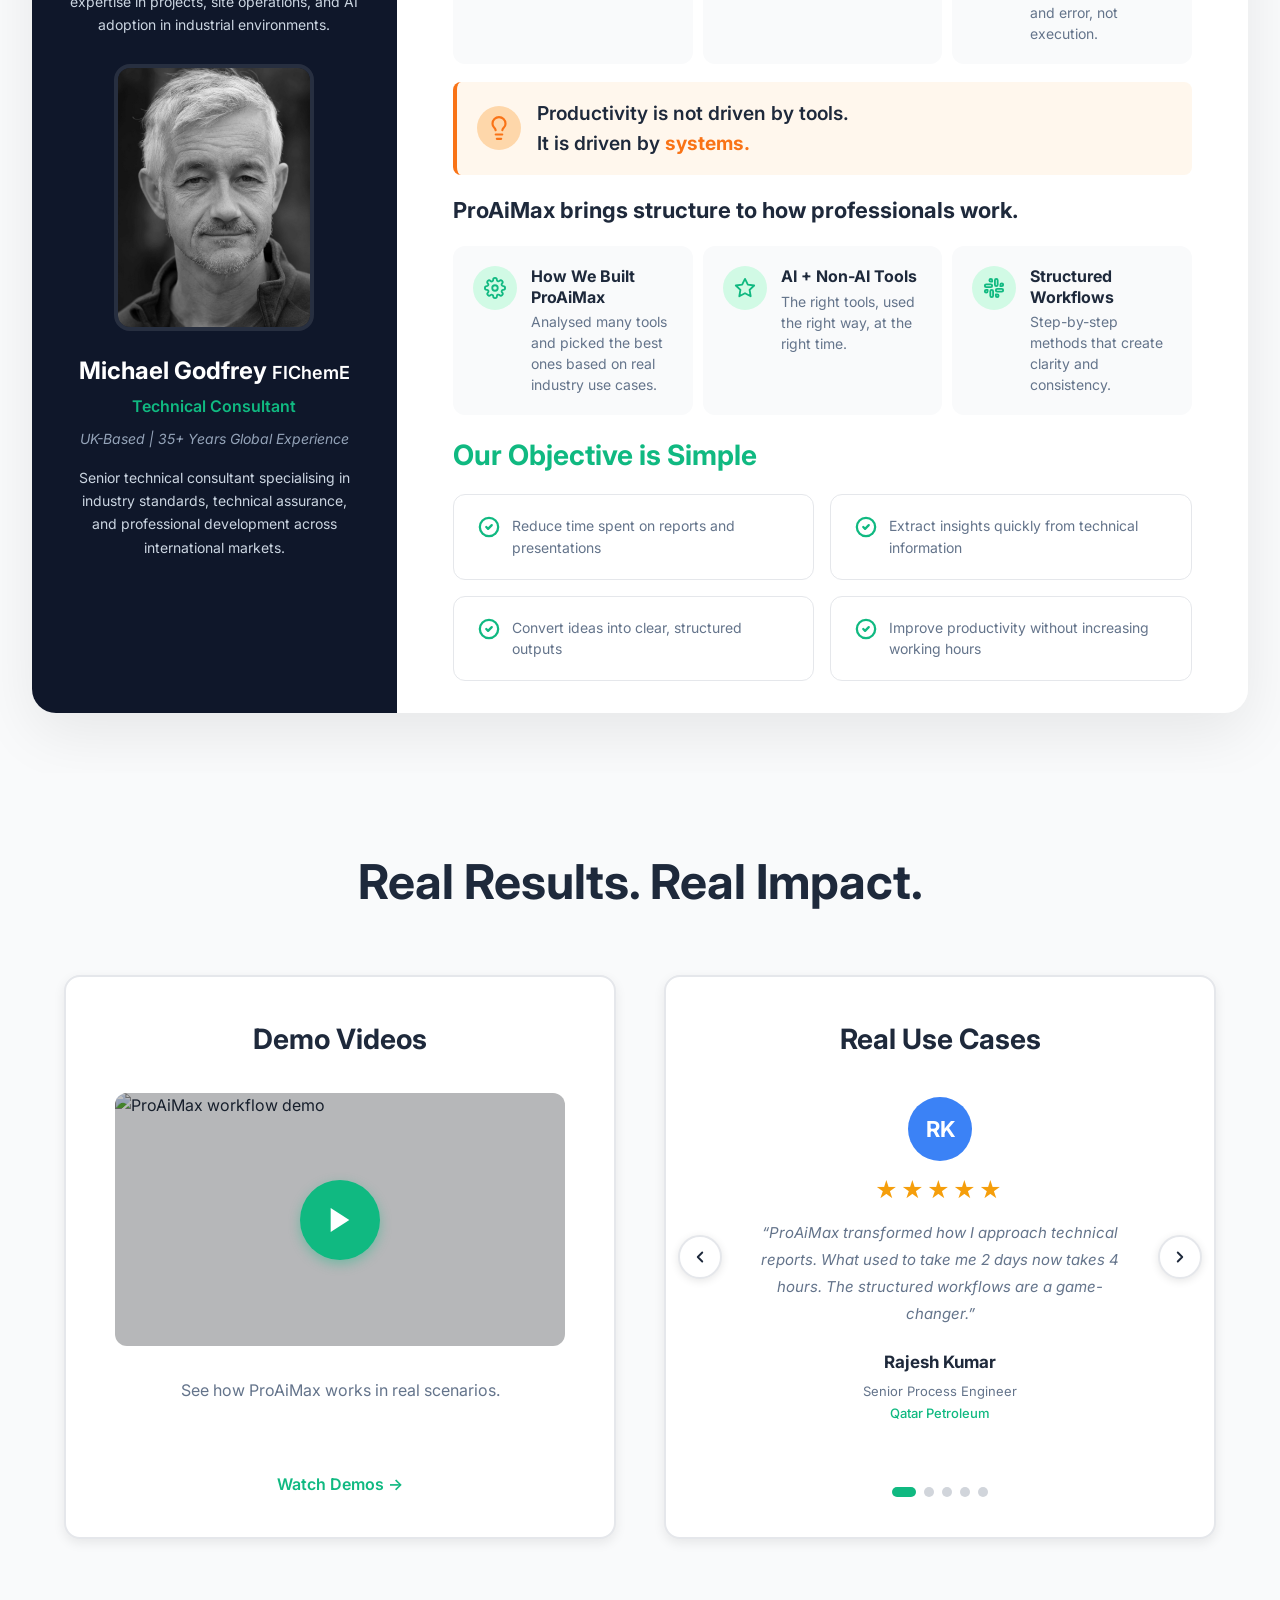
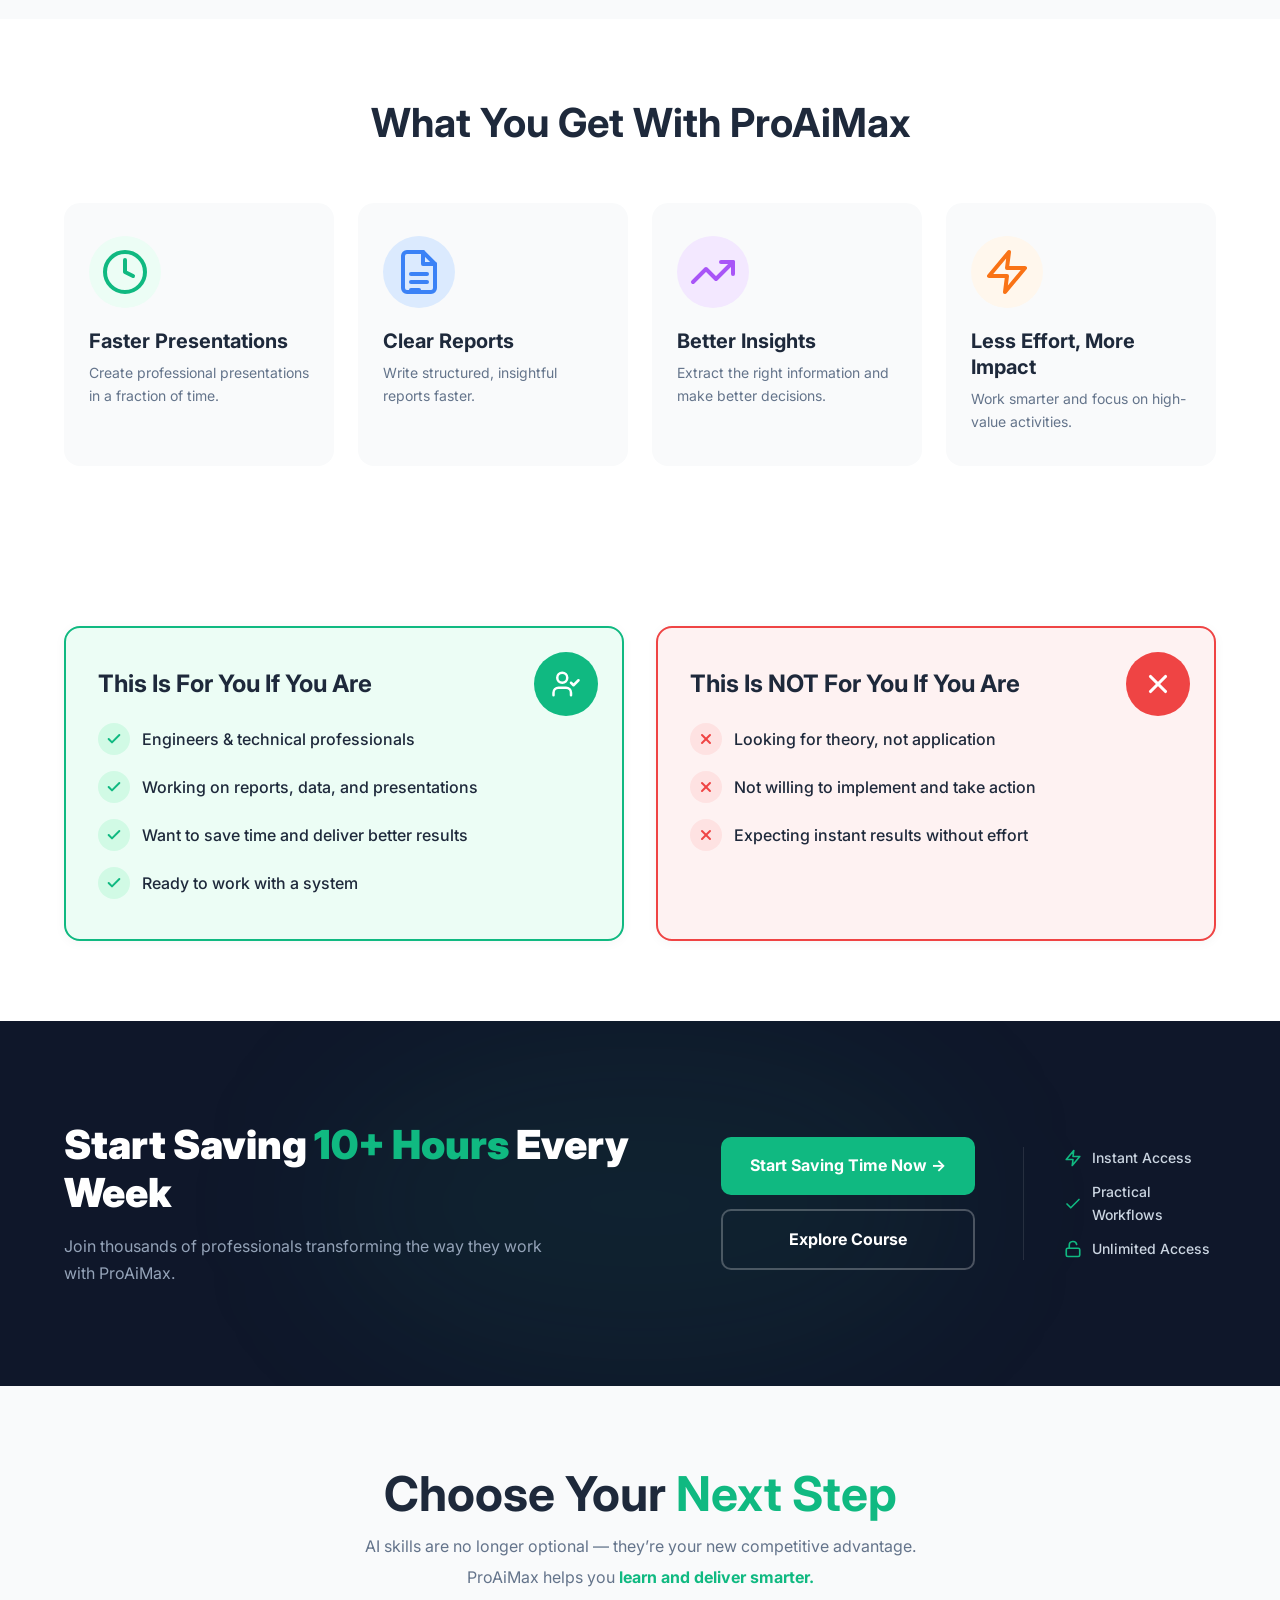
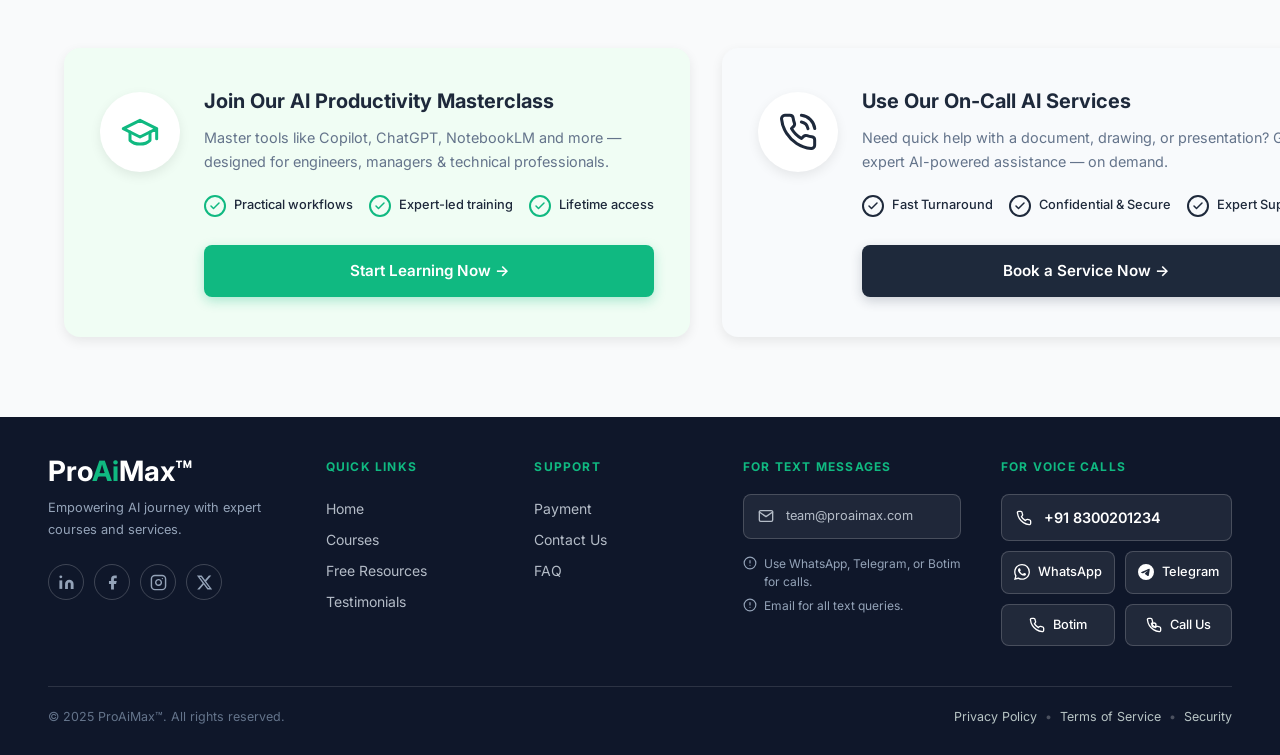
==== commit e8a07774: "Center-align founder section headers and advisor content - Center FOUNDER'S NOTE label row, heading," ====
--- a/index.html
+++ b/index.html
@@ -764,11 +764,11 @@
             <div class="fn-advisor">
               <div class="fn-advisor-img-wrap">
                 <img src="images/Ambalavanan.jpeg"
-                     alt="Ambalavanan CFSE CACS – Founder of ProAiMax"
+                     alt="Ambalavanan CFSE – Founder of ProAiMax"
                      class="fn-advisor-img"
                      loading="lazy" />
               </div>
-              <h3 class="fn-advisor-name">Ambalavanan CFSE CACS</h3>
+              <h3 class="fn-advisor-name">Ambalavanan CFSE</h3>
               <p class="fn-advisor-role">Founder - ProAiMax | Senior Specialist</p>
               <p class="fn-advisor-loc">Kuwait | 20+ Years Experience</p>
               <p class="fn-advisor-bio">Oil &amp; Gas industry specialist with deep expertise in projects, site operations, and AI adoption in industrial environments.</p>
@@ -782,7 +782,7 @@
                      class="fn-advisor-img fn-advisor-img--grey"
                      loading="lazy" />
               </div>
-              <h3 class="fn-advisor-name">Michael Godfrey FIChemE</h3>
+              <h3 class="fn-advisor-name">Michael Godfrey <span style="font-size:.75em;font-weight:600;">FIChemE</span></h3>
               <p class="fn-advisor-role">Technical Consultant</p>
               <p class="fn-advisor-loc">UK-Based | 35+ Years Global Experience</p>
               <p class="fn-advisor-bio">Senior technical consultant specialising in industry standards, technical assurance, and professional development across international markets.</p>
--- a/style.css
+++ b/style.css
@@ -1169,6 +1169,7 @@
   font-weight: 700;
   color: var(--white);
   margin-bottom: 32px;
+  text-align: center;
 }
 
 /* Advisors stacked (two rows) */
@@ -1177,7 +1178,7 @@
   flex-direction: column;
 }
 
-.fn-advisor { margin-bottom: 28px; }
+.fn-advisor { margin-bottom: 28px; text-align: center; }
 .fn-advisor:last-child { margin-bottom: 0; }
 
 .fn-advisor-img-wrap {
@@ -1187,6 +1188,8 @@
   aspect-ratio: 3/4;
   margin-bottom: 24px;
   max-width: 200px;
+  margin-left: auto;
+  margin-right: auto;
 }
 
 .fn-advisor-img {
@@ -1236,6 +1239,7 @@
 .fn-label-row {
   display: flex;
   align-items: center;
+  justify-content: center;
   gap: 12px;
   margin-bottom: 16px;
 }
@@ -1263,12 +1267,14 @@
   color: var(--navy);
   margin-bottom: 8px;
   line-height: 1.15;
+  text-align: center;
 }
 
 .fn-subheading {
   font-size: 1.25rem;
   color: var(--slate);
   margin-bottom: 24px;
+  text-align: center;
 }
 
 /* Quote */
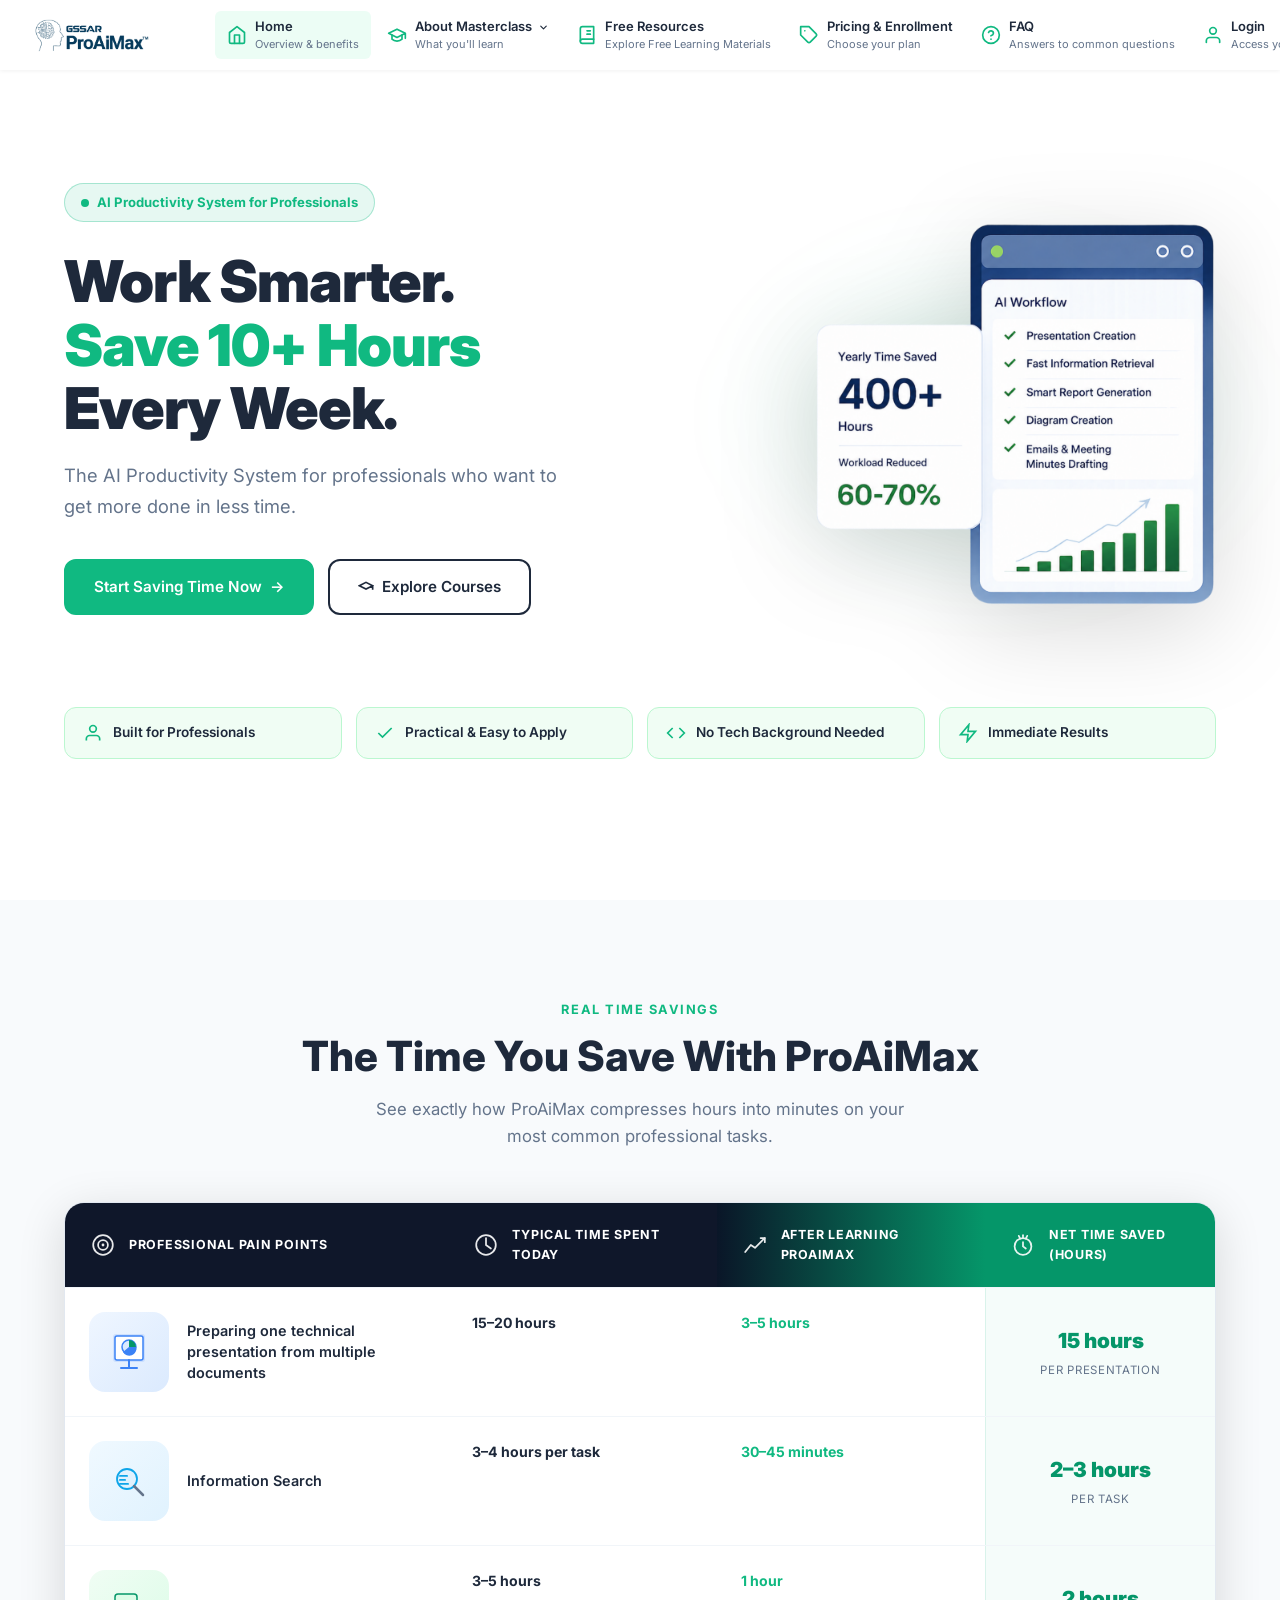
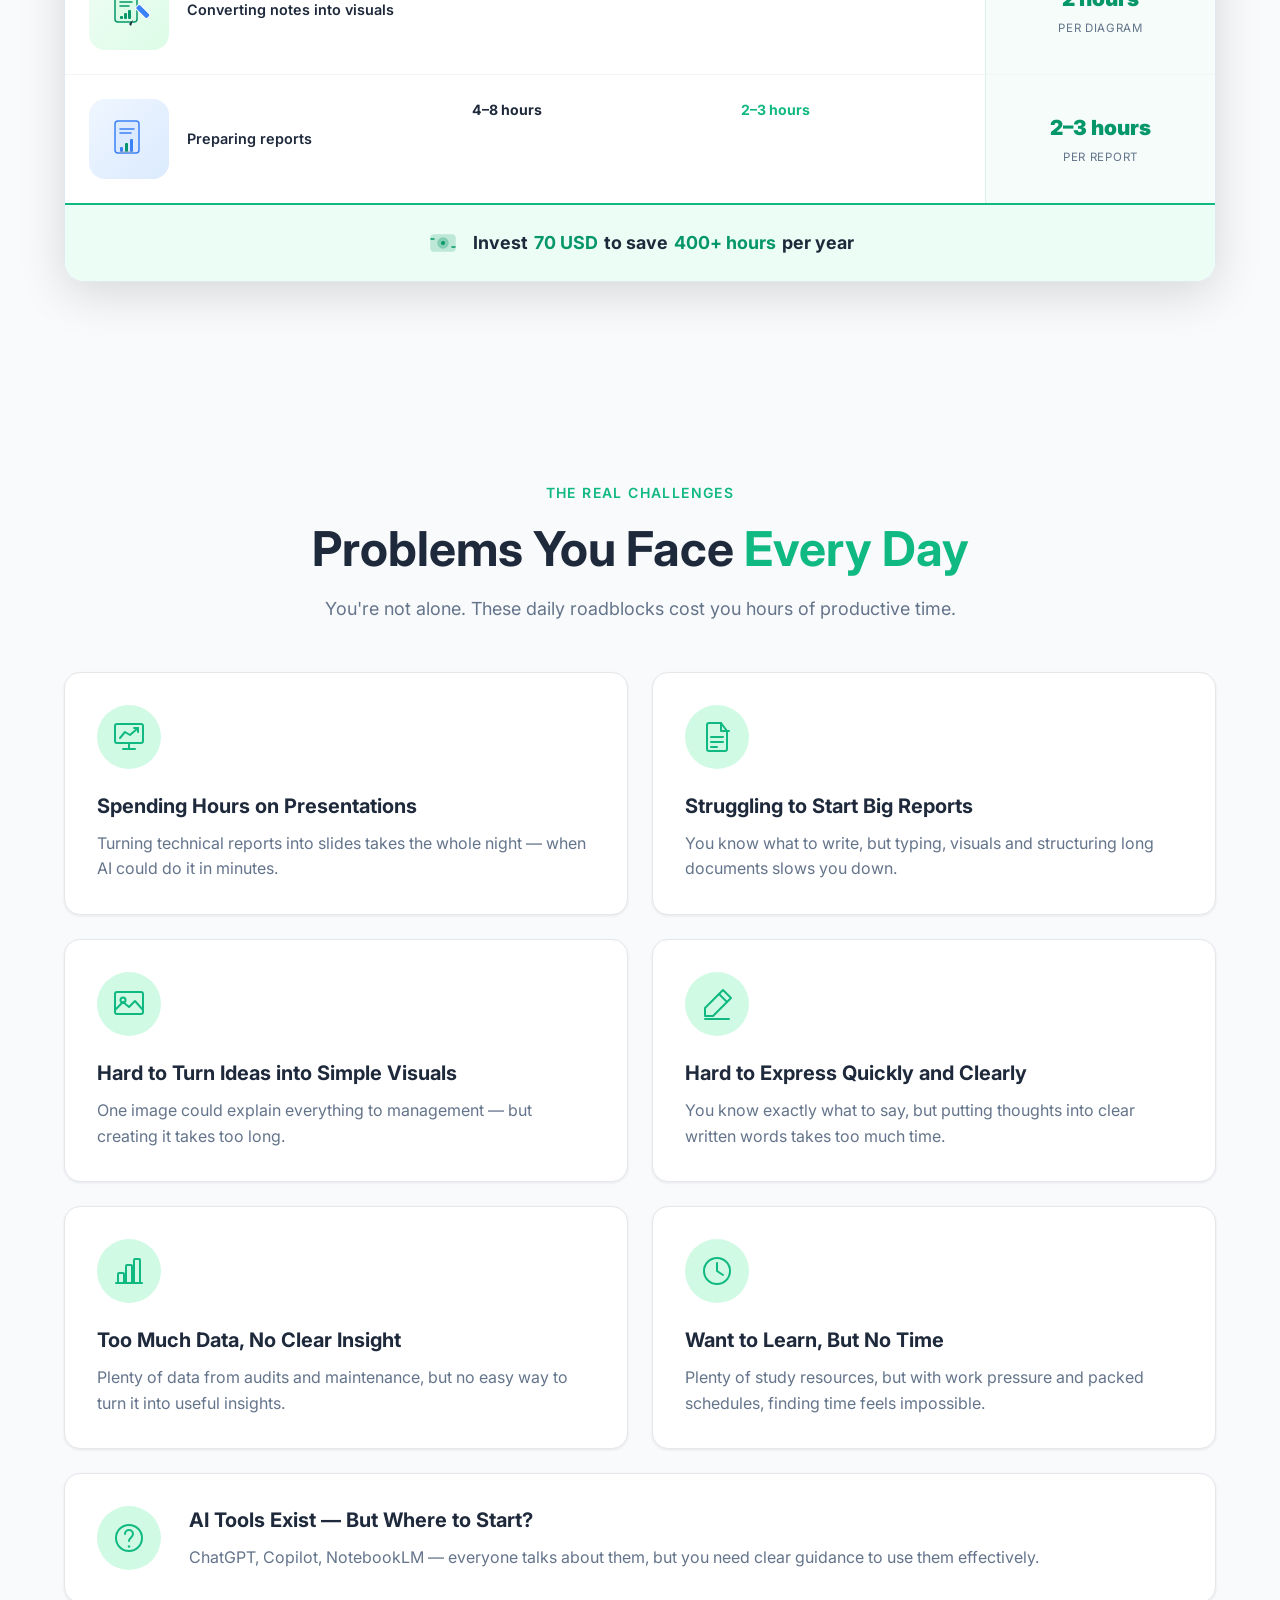
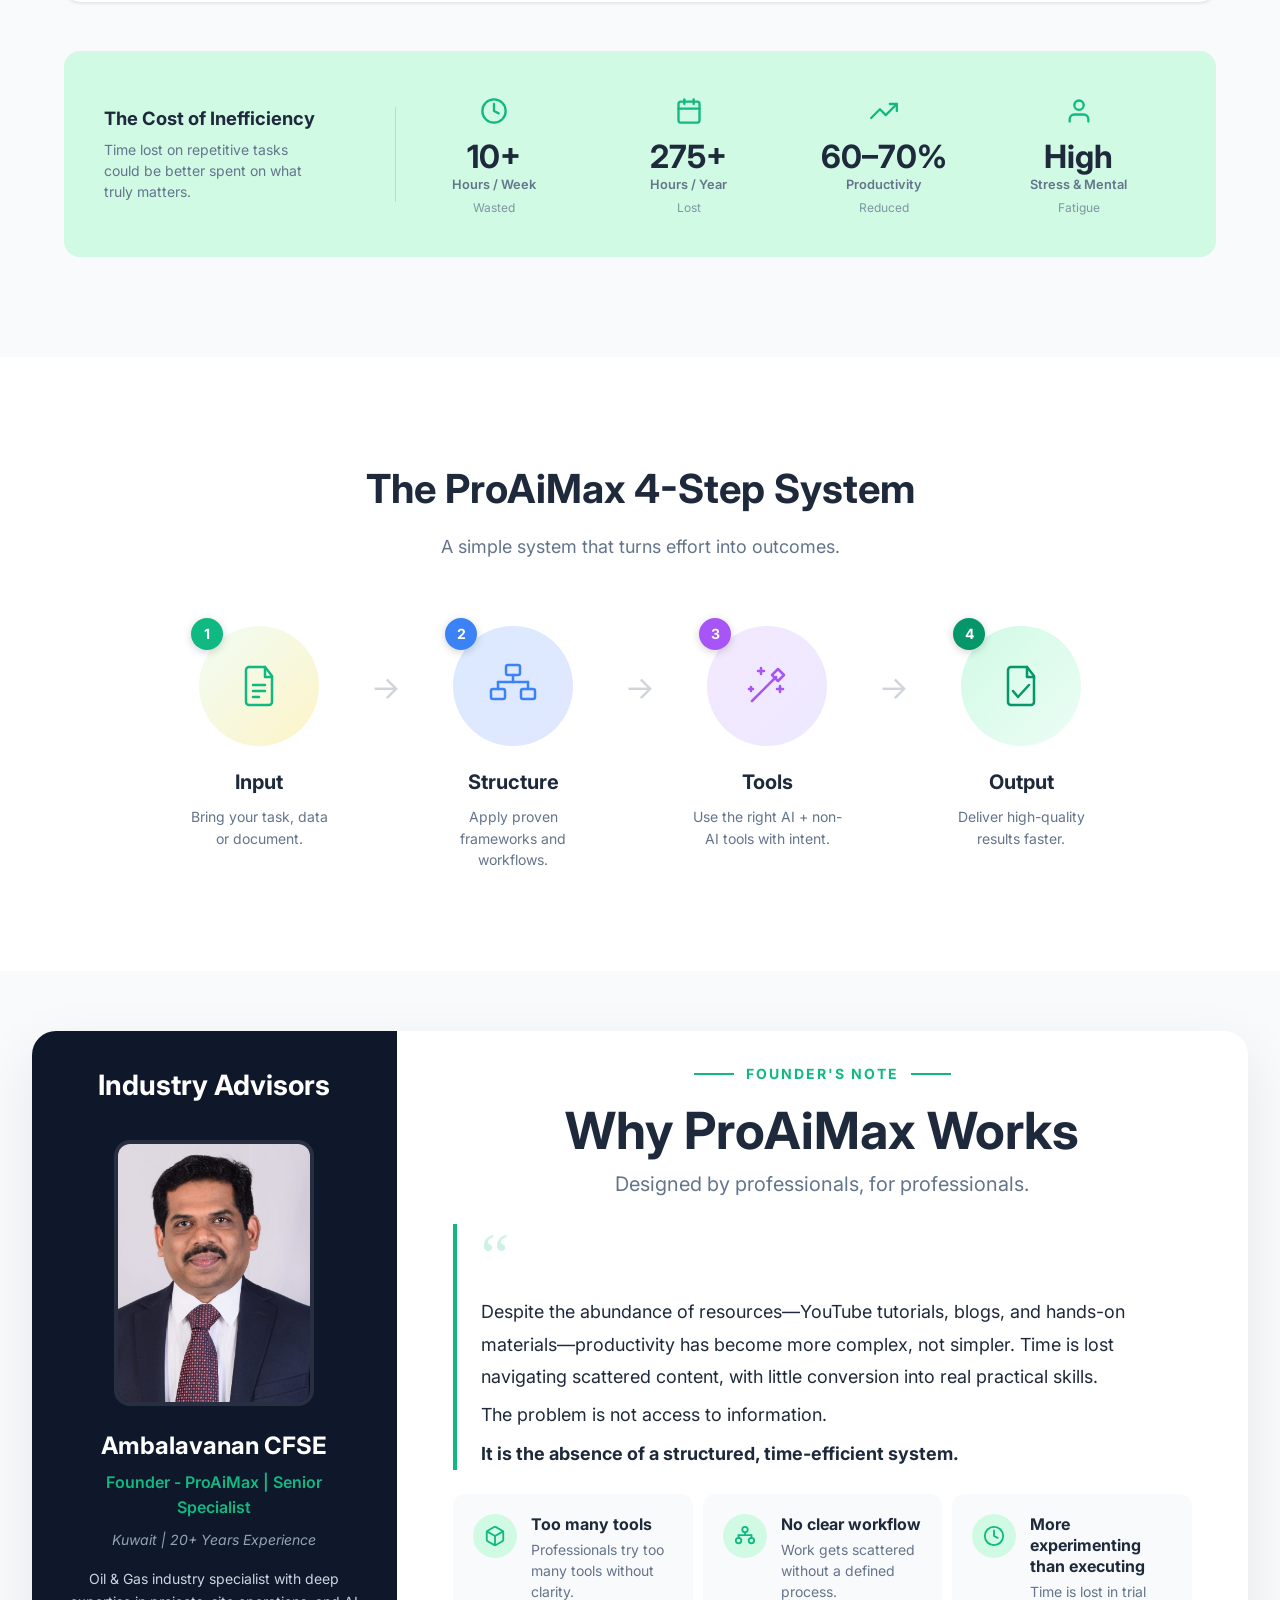
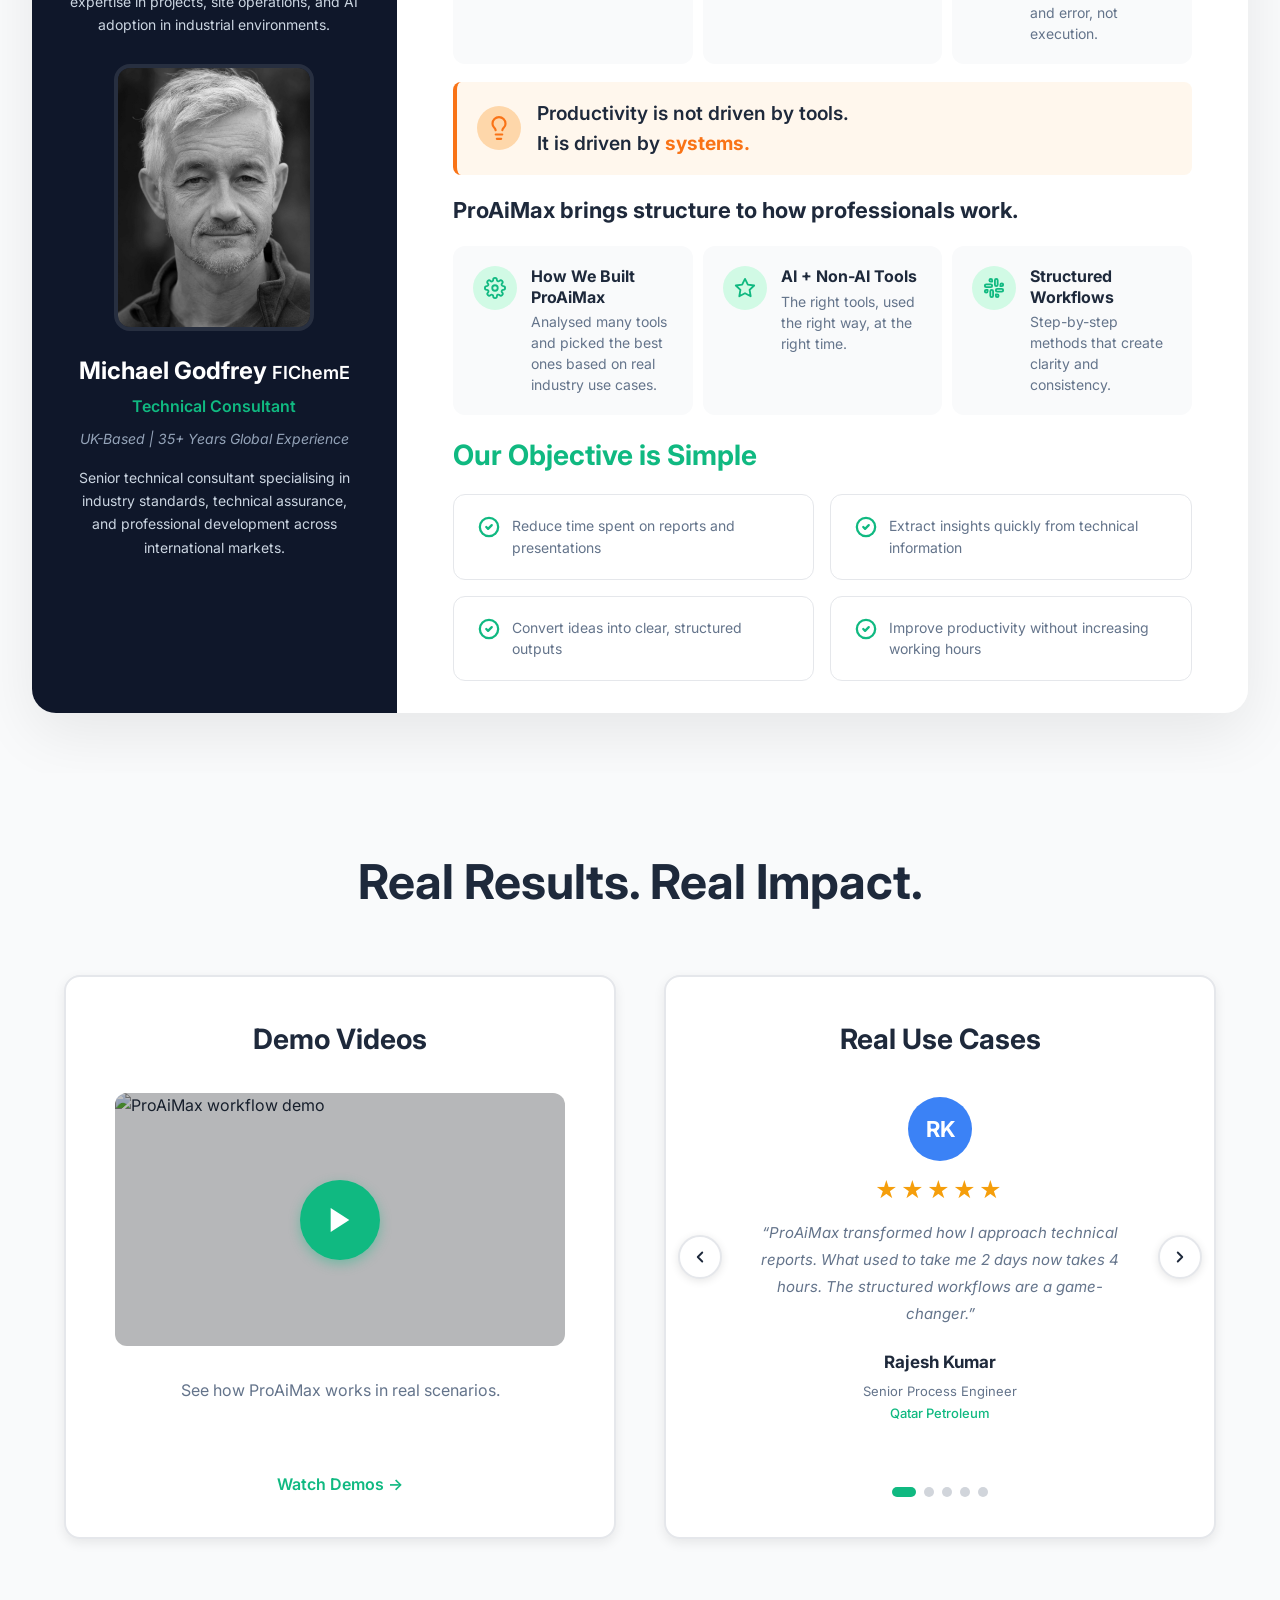
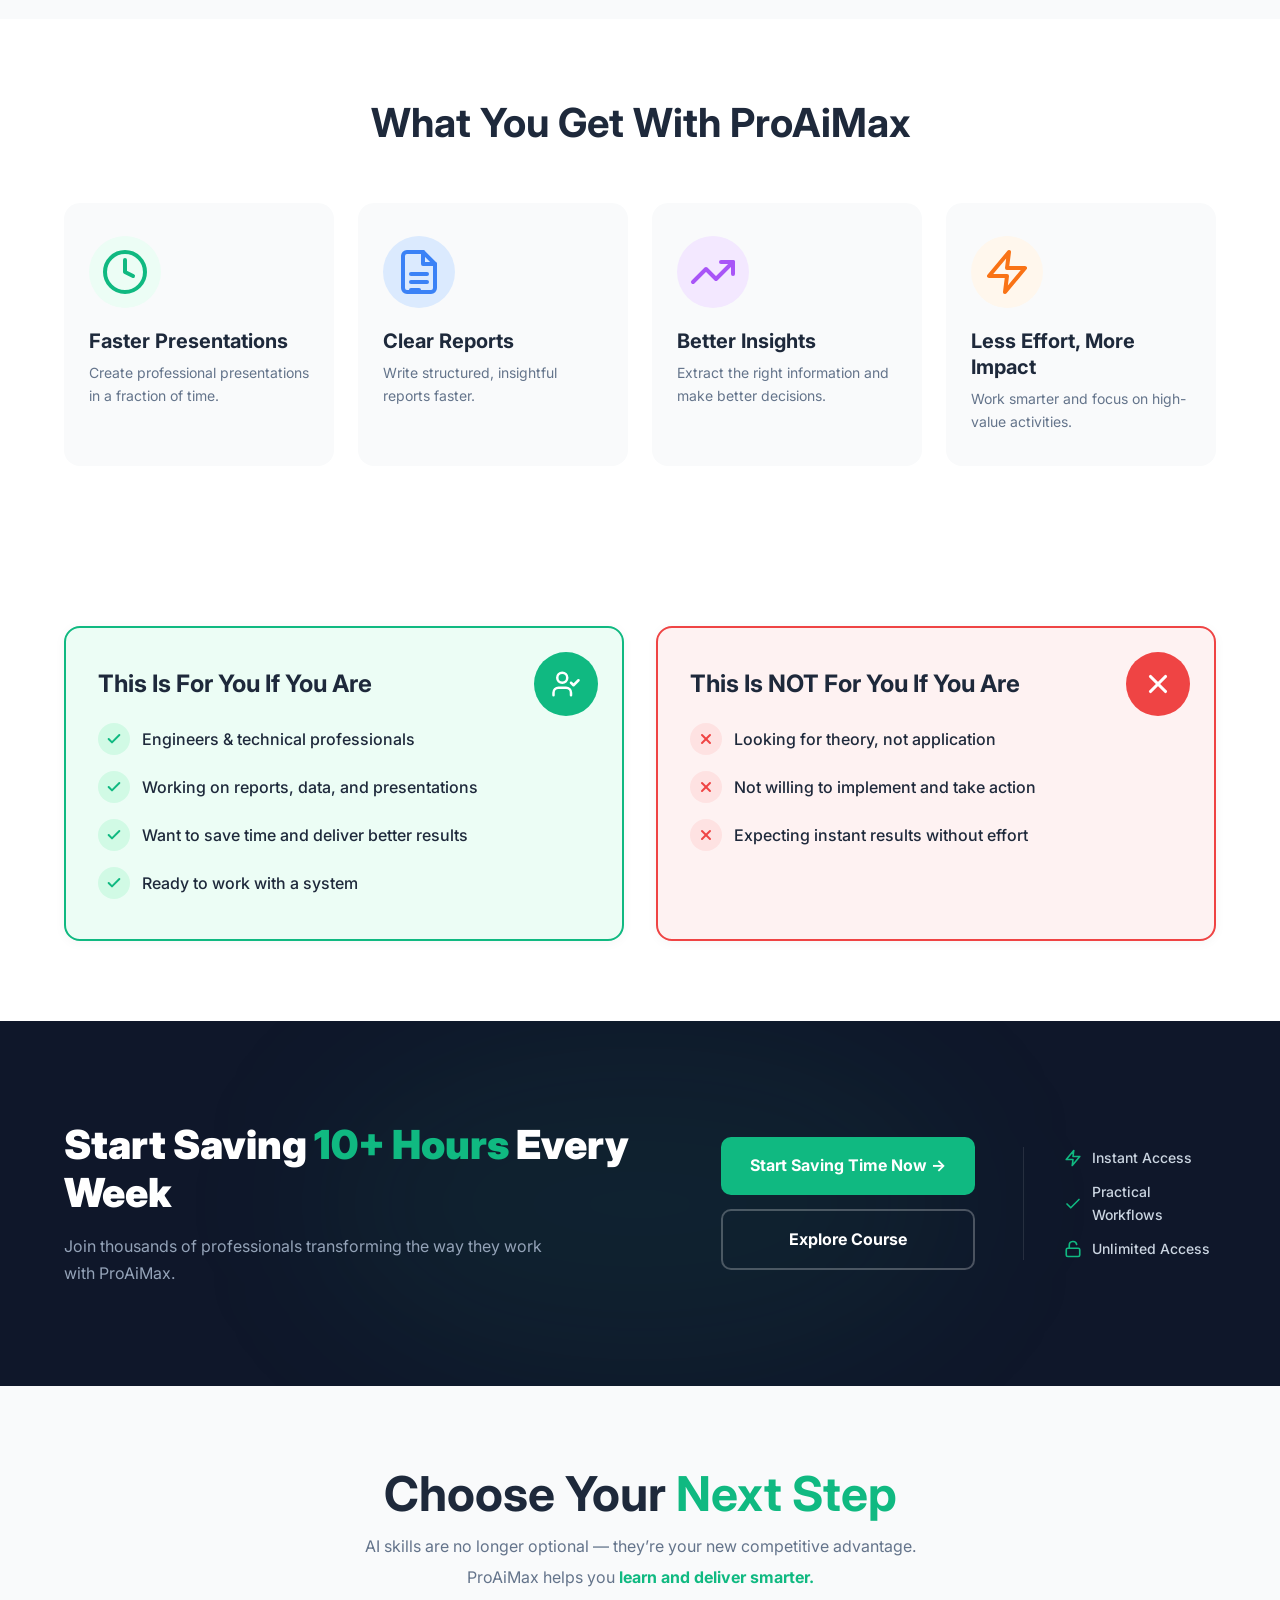
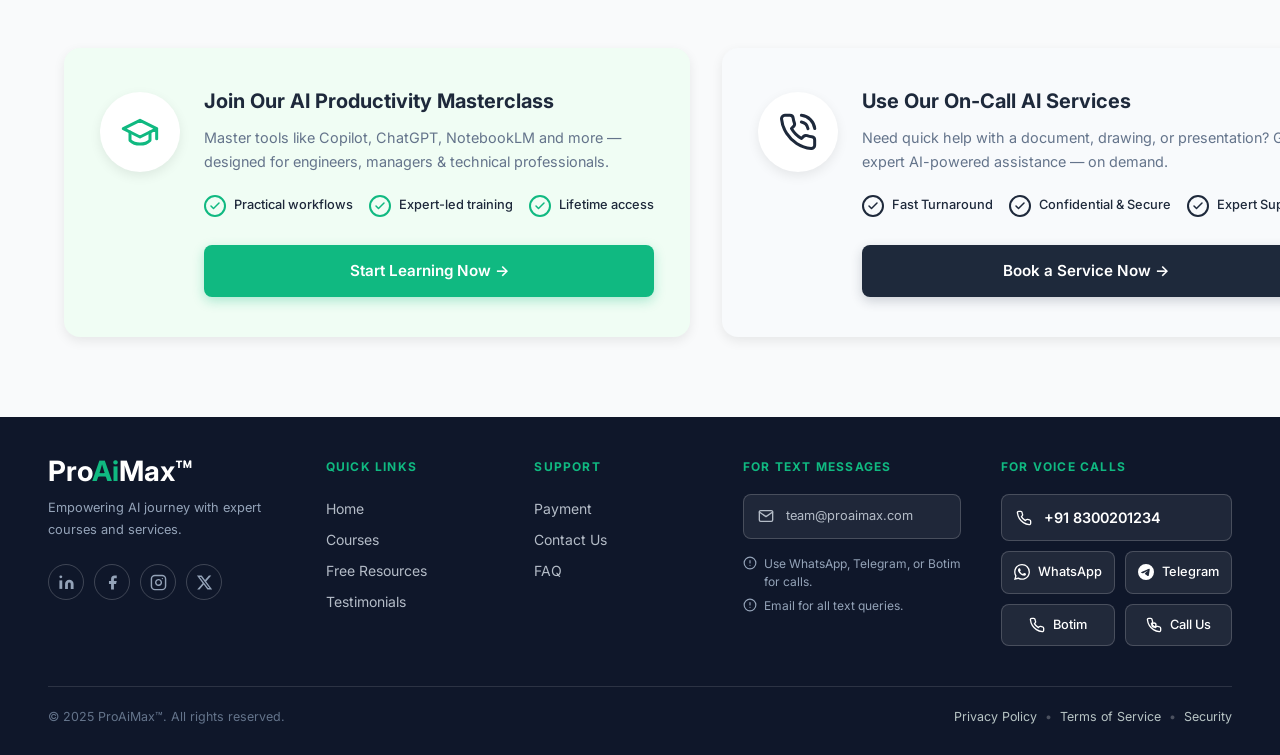
==== commit b4c58d3c: "Add Presentation Builder course page with dropdown navigation - New presentation-builder.html: 3-col" ====
--- a/index.html
+++ b/index.html
@@ -37,16 +37,26 @@
             </span>
           </a>
         </li>
-        <li>
+        <li class="nb-has-dropdown">
           <a href="#founder-section" class="nb-link">
             <span class="nb-icon" aria-hidden="true">
               <svg width="20" height="20" viewBox="0 0 24 24" fill="none" stroke="currentColor" stroke-width="2" stroke-linecap="round" stroke-linejoin="round"><path d="M22 10v6M2 10l10-5 10 5-10 5z"/><path d="M6 12v5c3 3 9 3 12 0v-5"/></svg>
             </span>
             <span class="nb-link-body">
-              <span class="nb-link-title">About Masterclass</span>
+              <span class="nb-link-title">About Masterclass <svg class="nb-chevron" width="11" height="11" viewBox="0 0 24 24" fill="none" stroke="currentColor" stroke-width="2.5" stroke-linecap="round" stroke-linejoin="round" aria-hidden="true"><polyline points="6 9 12 15 18 9"/></svg></span>
               <span class="nb-link-sub">What you'll learn</span>
             </span>
           </a>
+          <ul class="nb-dropdown" role="menu">
+            <li role="none">
+              <a href="presentation-builder.html" class="nb-dropdown-link" role="menuitem">
+                <span class="nb-dd-icon" aria-hidden="true">
+                  <svg width="15" height="15" viewBox="0 0 24 24" fill="none" stroke="currentColor" stroke-width="2" stroke-linecap="round" stroke-linejoin="round"><rect x="2" y="3" width="20" height="14" rx="2"/><line x1="8" y1="21" x2="16" y2="21"/><line x1="12" y1="17" x2="12" y2="21"/></svg>
+                </span>
+                Presentation Builder
+              </a>
+            </li>
+          </ul>
         </li>
         <li>
           <a href="#free-resources" class="nb-link">
@@ -135,6 +145,10 @@
             <span class="nb-link-title">About Masterclass</span>
             <span class="nb-link-sub">What you'll learn</span>
           </span>
+        </a>
+        <a href="presentation-builder.html" class="nb-panel-sublink">
+          <svg width="14" height="14" viewBox="0 0 24 24" fill="none" stroke="currentColor" stroke-width="2" stroke-linecap="round" stroke-linejoin="round" aria-hidden="true"><rect x="2" y="3" width="20" height="14" rx="2"/><line x1="8" y1="21" x2="16" y2="21"/><line x1="12" y1="17" x2="12" y2="21"/></svg>
+          Presentation Builder
         </a>
       </li>
       <li>
--- a/style.css
+++ b/style.css
@@ -357,6 +357,85 @@
   .nb-logo       { margin-right: 0; }
   .nb-logo-img   { height: 28px; }
 }
+
+/* ═══════════════════════════════════════════════
+   NAVBAR DROPDOWN
+═══════════════════════════════════════════════ */
+
+/* Parent li */
+.nb-has-dropdown { position: relative; }
+
+/* Animated chevron */
+.nb-chevron {
+  display: inline-block;
+  vertical-align: middle;
+  margin-left: 3px;
+  transition: transform 0.2s ease;
+  flex-shrink: 0;
+}
+.nb-has-dropdown:hover .nb-chevron,
+.nb-has-dropdown:focus-within .nb-chevron {
+  transform: rotate(180deg);
+}
+
+/* Dropdown panel */
+.nb-dropdown {
+  position: absolute;
+  top: 100%;          /* flush — no gap that breaks hover */
+  left: 0;
+  min-width: 220px;
+  padding: 8px 6px 6px; /* top padding creates visual gap without dead zone */
+  background: #ffffff;
+  border: 1px solid #E5E7EB;
+  border-radius: 10px;
+  box-shadow: 0 8px 24px rgba(0,0,0,.12);
+  opacity: 0;
+  pointer-events: none;
+  transform: translateY(-4px);
+  transition: opacity 0.2s ease, transform 0.2s ease;
+  z-index: 900;
+}
+.nb-has-dropdown:hover .nb-dropdown,
+.nb-has-dropdown:focus-within .nb-dropdown {
+  opacity: 1;
+  pointer-events: auto;
+  transform: translateY(0);
+}
+
+/* Dropdown link */
+.nb-dropdown-link {
+  display: flex;
+  align-items: center;
+  gap: 10px;
+  padding: 10px 12px;
+  border-radius: 6px;
+  font-size: 13px;
+  font-weight: 500;
+  color: #1E293B;
+  transition: background 0.15s ease, color 0.15s ease;
+  white-space: nowrap;
+}
+.nb-dropdown-link:hover  { background: #F0FDF4; color: #10B981; }
+.nb-dd-icon {
+  display: flex;
+  align-items: center;
+  color: #10B981;
+  flex-shrink: 0;
+}
+
+/* Mobile sub-link (indented under a panel link) */
+.nb-panel-sublink {
+  display: flex;
+  align-items: center;
+  gap: 8px;
+  padding: 9px 12px 9px 52px;
+  font-size: 13px;
+  font-weight: 500;
+  color: #64748B;
+  border-radius: 6px;
+  transition: background 0.15s ease, color 0.15s ease;
+}
+.nb-panel-sublink:hover { background: #F0FDF4; color: #10B981; }
 
 /* ═══════════════════════════════════════════════
    DARK SECTION HELPER
